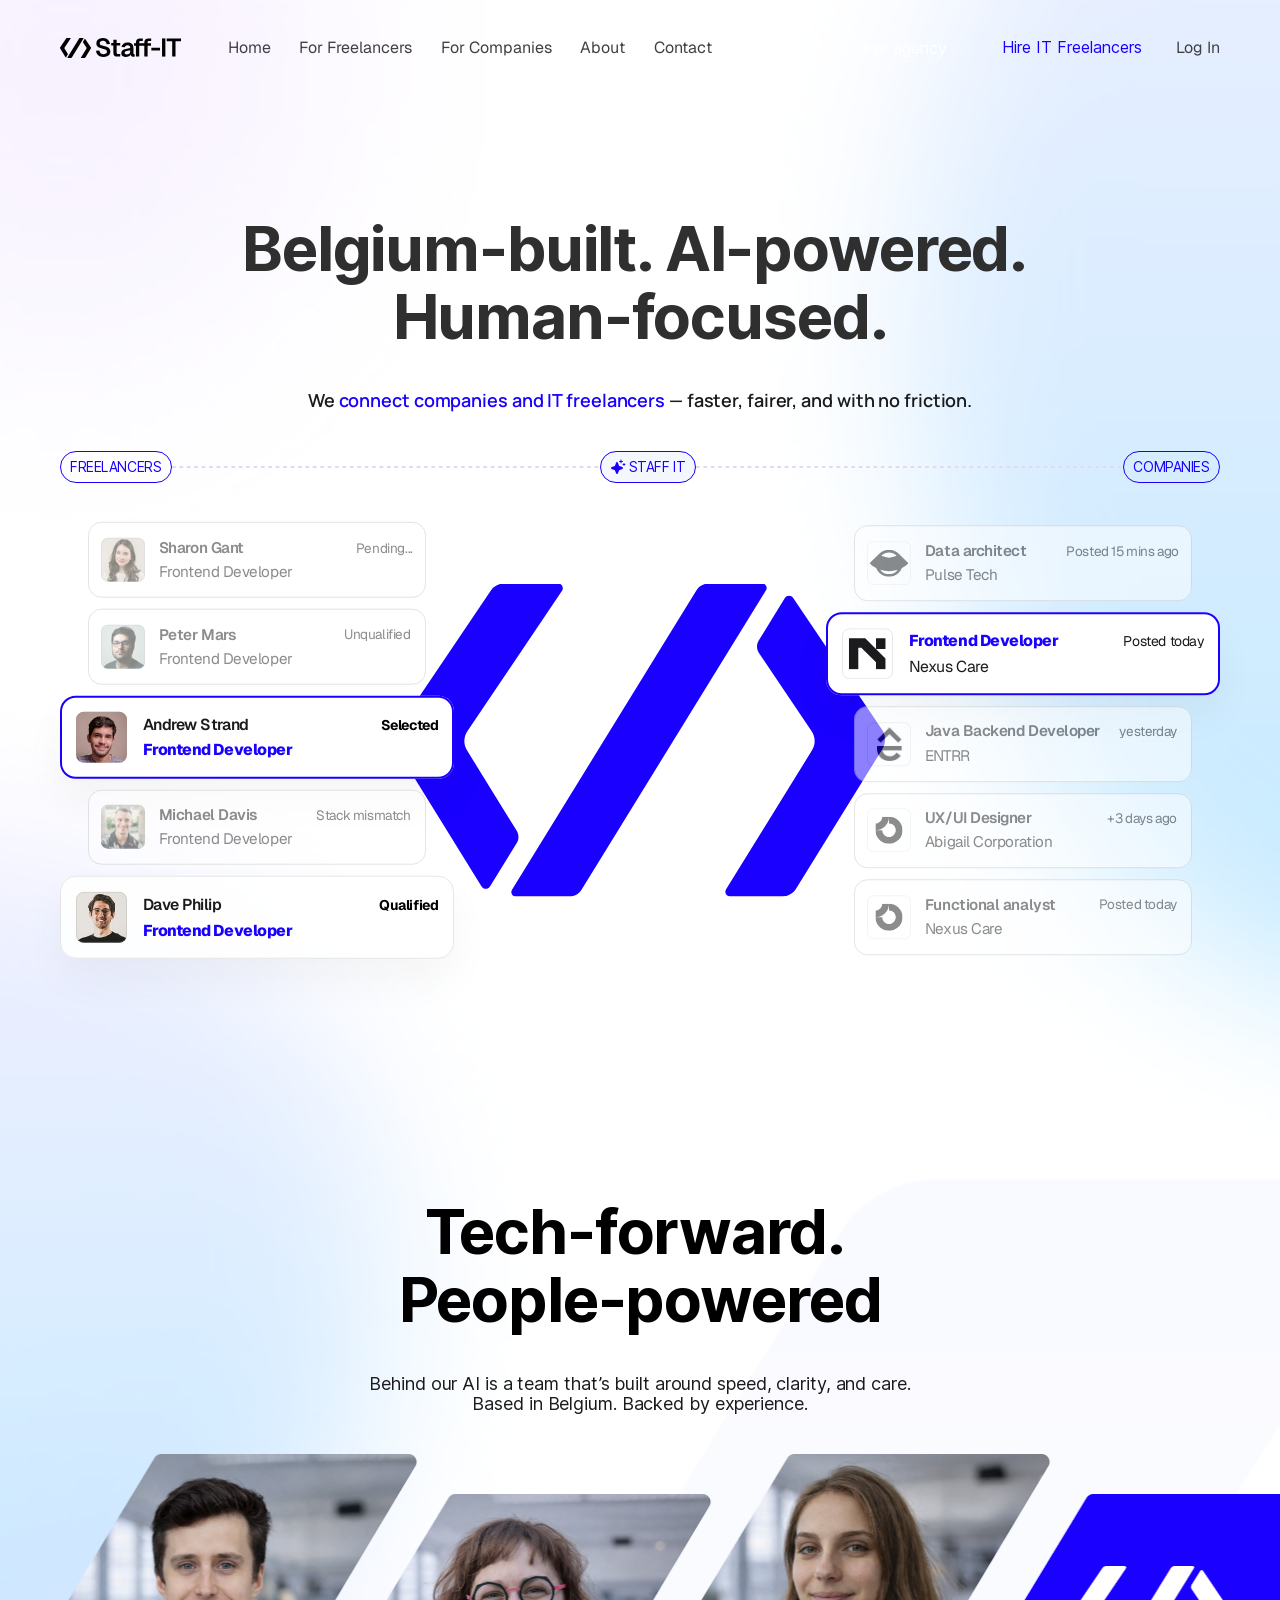
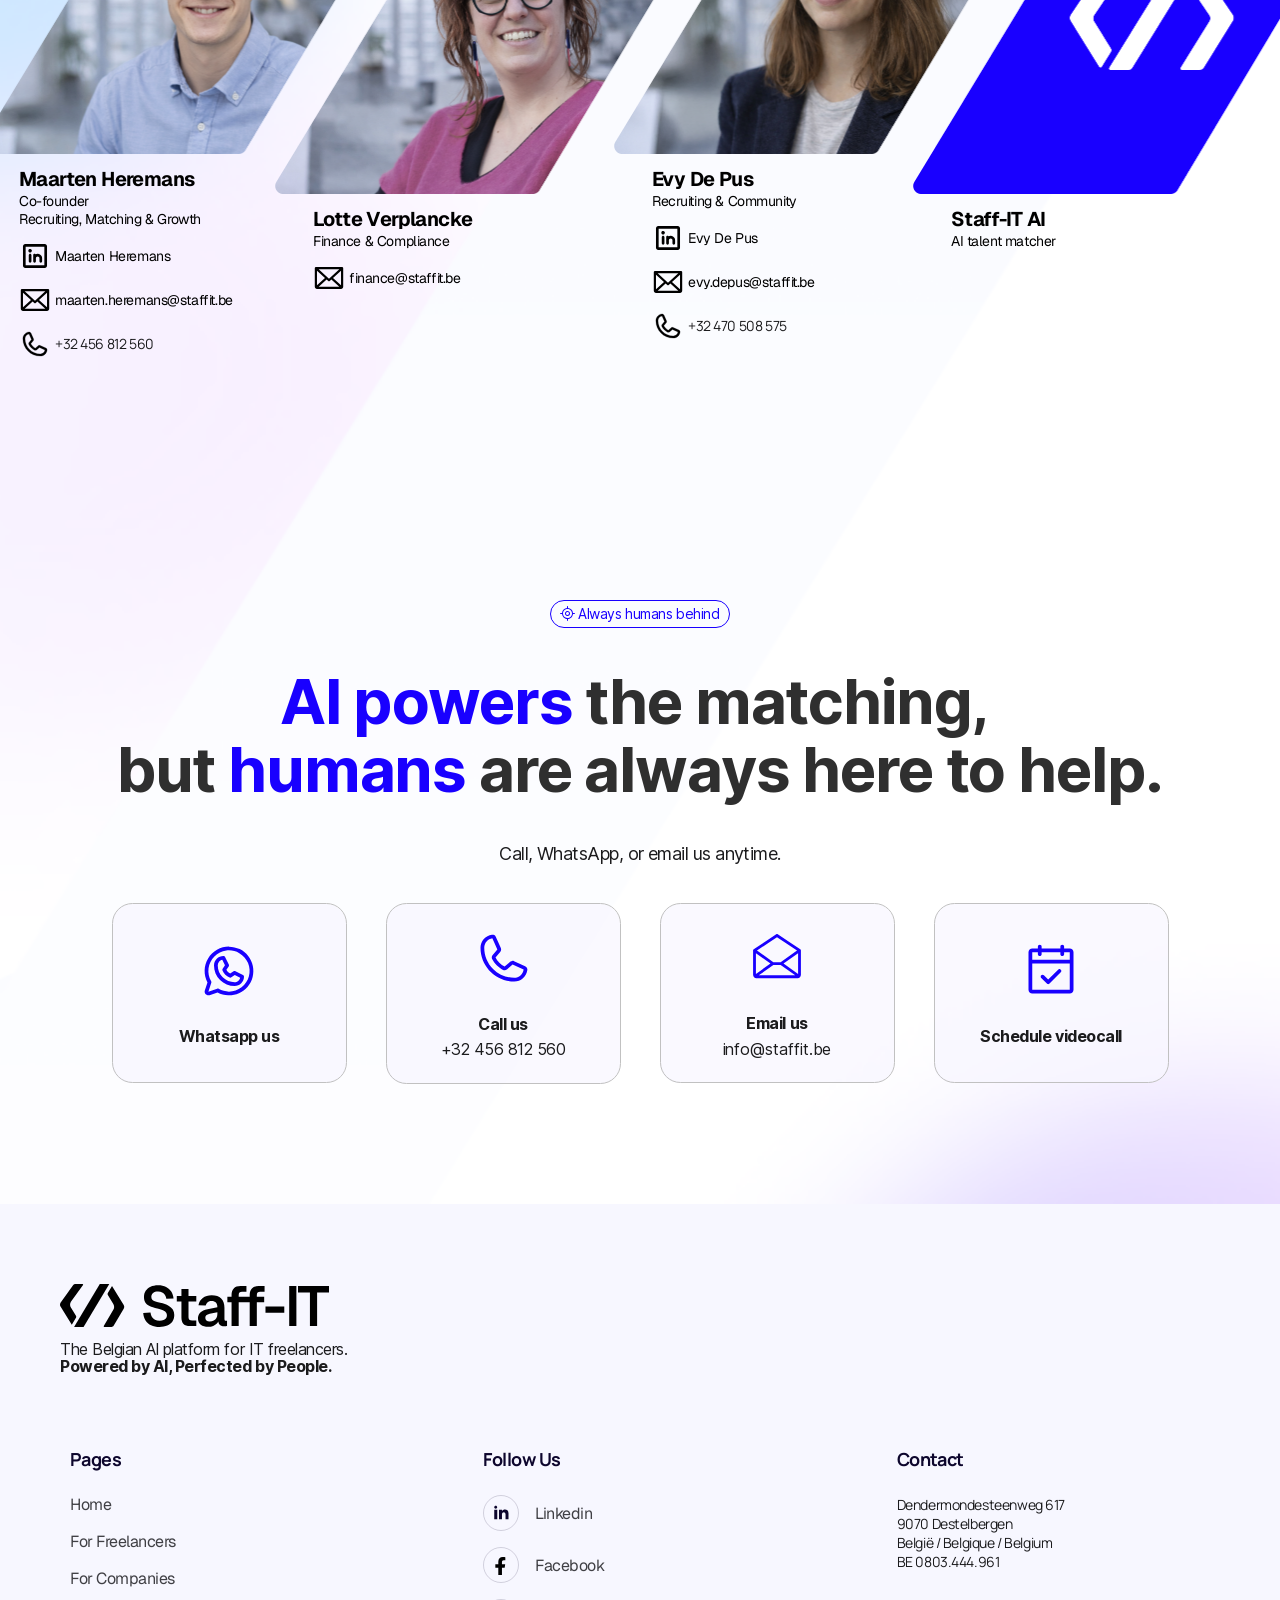
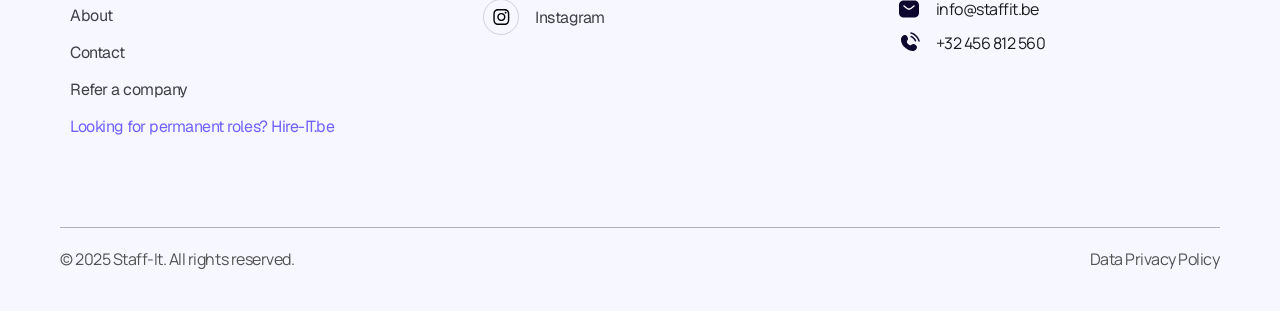
==== about.html @ fc6c9741 "Flatten site to repo root Move all files out of staffit.be/ into the repo root so the site is direct" ====
<!doctype html>
<!-- Created in Figma Sites -->
<html lang="en">
  <head>
    <meta charset="utf-8" />
    <noscript>
      <style>
        #container {
          display: none;
        }
      </style>
    </noscript>

    <!-- Google Tag Manager -->
<script>(function(w,d,s,l,i){w[l]=w[l]||[];w[l].push({'gtm.start':
new Date().getTime(),event:'gtm.js'});var f=d.getElementsByTagName(s)[0],
j=d.createElement(s),dl=l!='dataLayer'?'&l='+l:'';j.async=true;j.src=
'https://www.googletagmanager.com/gtm.js?id='+i+dl;f.parentNode.insertBefore(j,f);
})(window,document,'script','dataLayer','GTM-MSXGLMQ7');</script>
<!-- End Google Tag Manager -->
    <meta name="viewport" content="width=device-width, initial-scale=1" />
    <meta name="color-scheme" content="light dark" />
    <link rel="preload" href="_runtimes/sites-runtime.a3fb353eae7bae7ccb486ec5a74f6066fc41abbed56a89ac8a3e91afd5a2e468.js" as="script" crossorigin />
    <link rel="preload" href="_components/v2/29f297b63b0c6f98e223d8d58d49903a7271f978.js" as="script" crossorigin />
    <link rel="preload" href="_json/dfa00fc5-bf45-4c4f-be76-8ae690fcbcf0/about.json" as="fetch" />
        <style id="reset-css"> @layer figreset,figoverridable,reset,theme,base,figutils,components,utilities;@layer figoverridable{:root{font-synthesis:none}}@layer figutils{:root{--banner-height:48px;--banner-height-v2:40px;--full-height-with-banner:calc(100dvh - var(--banner-height))}@media (max-width:600px){.banner-v2-container{left:0 !important;right:0 !important;margin:0 auto !important}}.wrapper-with-banner .min-h-screen{min-height:var(--full-height-with-banner)}.wrapper-with-banner .h-screen{height:var(--full-height-with-banner)}}@layer figreset{:root{font-family:var( --default-font-family,ui-sans-serif,system-ui,sans-serif,'Apple Color Emoji','Segoe UI Emoji','Segoe UI Symbol','Noto Color Emoji' )}html{-webkit-text-size-adjust:100%;-webkit-tap-highlight-color:transparent;-webkit-font-smoothing:antialiased;width:100%}body{margin:0;width:100%}body:has([data-page-overflowx='hidden']){overflow-x:hidden}body:has([data-page-overflowx='auto']){overflow-x:auto}}@layer figutils{#container{width:100%}}@layer figreset{*,*:before,*:after{box-sizing:border-box}a{color:inherit;text-decoration:none}button{border:none;background:none;padding:0}h1,h2,h3,h4,h5,h6,p{font-size:inherit;font-weight:inherit}blockquote,dl,dd,h1,h2,h3,h4,h5,h6,hr,figure,p,pre{margin:0}ol,ul,menu{list-style:none;margin:0;padding-inline-start:0}}@layer figutils{:is(.textContents ul,ul.textContents) > li:before{content:'\2022';margin-left:-1.5em;display:inline-block;text-align:center;width:1.5em;-webkit-background-clip:var(--list-marker-background-clip);-webkit-text-fill-color:var(--list-marker-text-fill-color);background-clip:var(--list-marker-background-clip);color:var(--list-marker-color);font-size:var(--list-marker-font-size);line-height:var(--list-marker-line-height);vertical-align:var(--list-marker-vertical-align)}:is(.textContents ol,ol.textContents) > li::marker{color:var(--list-marker-color);font-size:var(--list-marker-font-size);line-height:var(--list-marker-line-height);vertical-align:var(--list-marker-vertical-align)}:is(.textContents,.textContents *).adjustLetterSpacing:after{content:'';margin-left:calc(var(--letter-spacing) * -1)}}@layer figutils{#container .embed{border:none}}@layer figutils{#container .marquee-container{overflow-x:hidden;display:flex;flex-direction:row;position:relative;width:var(--width);transform:var(--transform);&:hover div{animation-play-state:var(--pause-on-hover)}&:active div{animation-play-state:var(--pause-on-click)}&:focus-within > *{animation-play-state:paused !important}}#container .marquee{flex:0 0 auto;min-width:var(--min-width);display:flex;flex-direction:row;align-items:center;animation:scroll var(--duration) linear var(--delay) var(--iteration-count);animation-delay:var(--delay);animation-direction:var(--direction);animation-timing-function:var(--timing-function)}#container .marquee.reduced-motion{@media (prefers-reduced-motion:reduce){animation:none}}@keyframes scroll{0%{transform:translateX(0%)}100%{transform:translateX(-100%)}}#container .marquee-initial-child-container{flex:0 0 auto;display:flex;min-width:auto;flex-direction:row;align-items:center}#container .marquee-child{transform:var(--transform)}}@layer figutils{.code-behavior-wrapper > *{width:100%;height:100%}}@layer figreset{:root{--100dvw:100vw;--100dvh:100vh}@supports (width:100dvw){:root{--100dvw:100dvw;--100dvh:100dvh}}}@layer figutils{.bypass-link{position:fixed;top:16px;left:0;right:0;display:flex;justify-content:center;align-items:center;opacity:0;pointer-events:none}.bypass-link:focus-within{opacity:1;z-index:10000}.bypass-link > a{background-color:#000;color:#fff;border:1px solid #fff;padding:12px 16px;font-size:16px;border-radius:12px;pointer-events:auto}}@layer figreset{:root{text-align:left;button{text-align:left}}}</style><style id="font-faces-1mxh2b"> @font-face{font-family:"Inter:Medium";font-style:normal;src:url("_woff/v2/Inter_1/Inter_1-english.woff2");font-display:block;unicode-range:U+0000-00A0,U+00A2-00A9,U+00AC-00AE,U+00B0-00B7,U+00B9-00BA,U+00BC-00BE,U+00D7,U+00F7,U+2000-206F,U+2074,U+20AC,U+2122,U+2190-21BB,U+2212,U+2215,U+F8FF,U+FEFF,U+FFFD}@font-face{font-family:"Inter:Medium";font-style:normal;src:url("_woff/v2/Inter_1/Inter_1-rest-latin.woff2");font-display:block;unicode-range:U+00A1,U+00AA-00AB,U+00AF,U+00B8,U+00BB,U+00BF-00D6,U+00D8-00F6,U+00F8-00FF,U+0131,U+0152-0153,U+02B0-02FF}@font-face{font-family:"Inter:Medium";font-style:normal;src:url("_woff/v2/Inter_1/Inter_1-latin-extended-a.woff2");font-display:block;unicode-range:U+0100-0130,U+0132-0151,U+0154-017F}@font-face{font-family:"Inter:Medium";font-style:normal;src:url("_woff/v2/Inter_1/Inter_1-latin-extended-b.woff2");font-display:block;unicode-range:U+0180-024F}@font-face{font-family:"Inter:Medium";font-style:normal;src:url("_woff/v2/Inter_1/Inter_1-latin-extended-additional.woff2");font-display:block;unicode-range:U+1E00-1EFF}@font-face{font-family:"Inter:Medium";font-style:normal;src:url("_woff/v2/Inter_1/Inter_1-rest.woff2");font-display:block;unicode-range:U+0250-02AF,U+0300-1DFF,U+1F00-1FFF,U+2070-2073,U+2075-20AB,U+20AD-2121,U+2123-218F,U+21BC-2211,U+2213-2214,U+2216-F8FE,U+F900-FEFE,U+FF00-FFFC,U+FFFE-FFFF}@font-face{font-family:"Inter";font-style:Regular;src:url("_woff/v2/Inter_1/Inter_1-english.woff2");font-display:block;unicode-range:U+0000-00A0,U+00A2-00A9,U+00AC-00AE,U+00B0-00B7,U+00B9-00BA,U+00BC-00BE,U+00D7,U+00F7,U+2000-206F,U+2074,U+20AC,U+2122,U+2190-21BB,U+2212,U+2215,U+F8FF,U+FEFF,U+FFFD}@font-face{font-family:"Inter";font-style:Regular;src:url("_woff/v2/Inter_1/Inter_1-rest-latin.woff2");font-display:block;unicode-range:U+00A1,U+00AA-00AB,U+00AF,U+00B8,U+00BB,U+00BF-00D6,U+00D8-00F6,U+00F8-00FF,U+0131,U+0152-0153,U+02B0-02FF}@font-face{font-family:"Inter";font-style:Regular;src:url("_woff/v2/Inter_1/Inter_1-latin-extended-a.woff2");font-display:block;unicode-range:U+0100-0130,U+0132-0151,U+0154-017F}@font-face{font-family:"Inter";font-style:Regular;src:url("_woff/v2/Inter_1/Inter_1-latin-extended-b.woff2");font-display:block;unicode-range:U+0180-024F}@font-face{font-family:"Inter";font-style:Regular;src:url("_woff/v2/Inter_1/Inter_1-latin-extended-additional.woff2");font-display:block;unicode-range:U+1E00-1EFF}@font-face{font-family:"Inter";font-style:Regular;src:url("_woff/v2/Inter_1/Inter_1-rest.woff2");font-display:block;unicode-range:U+0250-02AF,U+0300-1DFF,U+1F00-1FFF,U+2070-2073,U+2075-20AB,U+20AD-2121,U+2123-218F,U+21BC-2211,U+2213-2214,U+2216-F8FE,U+F900-FEFE,U+FF00-FFFC,U+FFFE-FFFF}@font-face{font-family:"Geist:ExtraBold";font-style:normal;src:url("_woff/v2/Geist_wght__1/Geist_wght__1-english.woff2");font-display:block;unicode-range:U+0000-00A0,U+00A2-00A9,U+00AC-00AE,U+00B0-00B7,U+00B9-00BA,U+00BC-00BE,U+00D7,U+00F7,U+2000-206F,U+2074,U+20AC,U+2122,U+2190-21BB,U+2212,U+2215,U+F8FF,U+FEFF,U+FFFD}@font-face{font-family:"Geist:ExtraBold";font-style:normal;src:url("_woff/v2/Geist_wght__1/Geist_wght__1-rest-latin.woff2");font-display:block;unicode-range:U+00A1,U+00AA-00AB,U+00AF,U+00B8,U+00BB,U+00BF-00D6,U+00D8-00F6,U+00F8-00FF,U+0131,U+0152-0153,U+02B0-02FF}@font-face{font-family:"Geist:ExtraBold";font-style:normal;src:url("_woff/v2/Geist_wght__1/Geist_wght__1-latin-extended-a.woff2");font-display:block;unicode-range:U+0100-0130,U+0132-0151,U+0154-017F}@font-face{font-family:"Geist:ExtraBold";font-style:normal;src:url("_woff/v2/Geist_wght__1/Geist_wght__1-latin-extended-b.woff2");font-display:block;unicode-range:U+0180-024F}@font-face{font-family:"Geist:ExtraBold";font-style:normal;src:url("_woff/v2/Geist_wght__1/Geist_wght__1-latin-extended-additional.woff2");font-display:block;unicode-range:U+1E00-1EFF}@font-face{font-family:"Geist:ExtraBold";font-style:normal;src:url("_woff/v2/Geist_wght__1/Geist_wght__1-rest.woff2");font-display:block;unicode-range:U+0250-02AF,U+0300-1DFF,U+1F00-1FFF,U+2070-2073,U+2075-20AB,U+20AD-2121,U+2123-218F,U+21BC-2211,U+2213-2214,U+2216-F8FE,U+F900-FEFE,U+FF00-FFFC,U+FFFE-FFFF}@font-face{font-family:"Geist";font-style:Bold;src:url("_woff/v2/Geist_wght__1/Geist_wght__1-english.woff2");font-display:block;unicode-range:U+0000-00A0,U+00A2-00A9,U+00AC-00AE,U+00B0-00B7,U+00B9-00BA,U+00BC-00BE,U+00D7,U+00F7,U+2000-206F,U+2074,U+20AC,U+2122,U+2190-21BB,U+2212,U+2215,U+F8FF,U+FEFF,U+FFFD}@font-face{font-family:"Geist";font-style:Bold;src:url("_woff/v2/Geist_wght__1/Geist_wght__1-rest-latin.woff2");font-display:block;unicode-range:U+00A1,U+00AA-00AB,U+00AF,U+00B8,U+00BB,U+00BF-00D6,U+00D8-00F6,U+00F8-00FF,U+0131,U+0152-0153,U+02B0-02FF}@font-face{font-family:"Geist";font-style:Bold;src:url("_woff/v2/Geist_wght__1/Geist_wght__1-latin-extended-a.woff2");font-display:block;unicode-range:U+0100-0130,U+0132-0151,U+0154-017F}@font-face{font-family:"Geist";font-style:Bold;src:url("_woff/v2/Geist_wght__1/Geist_wght__1-latin-extended-b.woff2");font-display:block;unicode-range:U+0180-024F}@font-face{font-family:"Geist";font-style:Bold;src:url("_woff/v2/Geist_wght__1/Geist_wght__1-latin-extended-additional.woff2");font-display:block;unicode-range:U+1E00-1EFF}@font-face{font-family:"Geist";font-style:Bold;src:url("_woff/v2/Geist_wght__1/Geist_wght__1-rest.woff2");font-display:block;unicode-range:U+0250-02AF,U+0300-1DFF,U+1F00-1FFF,U+2070-2073,U+2075-20AB,U+20AD-2121,U+2123-218F,U+21BC-2211,U+2213-2214,U+2216-F8FE,U+F900-FEFE,U+FF00-FFFC,U+FFFE-FFFF}@font-face{font-family:"Manrope:Regular";font-style:normal;src:url("_woff/v2/Manrope_wght__1/Manrope_wght__1-english.woff2");font-display:block;unicode-range:U+0000-00A0,U+00A2-00A9,U+00AC-00AE,U+00B0-00B7,U+00B9-00BA,U+00BC-00BE,U+00D7,U+00F7,U+2000-206F,U+2074,U+20AC,U+2122,U+2190-21BB,U+2212,U+2215,U+F8FF,U+FEFF,U+FFFD}@font-face{font-family:"Manrope:Regular";font-style:normal;src:url("_woff/v2/Manrope_wght__1/Manrope_wght__1-rest-latin.woff2");font-display:block;unicode-range:U+00A1,U+00AA-00AB,U+00AF,U+00B8,U+00BB,U+00BF-00D6,U+00D8-00F6,U+00F8-00FF,U+0131,U+0152-0153,U+02B0-02FF}@font-face{font-family:"Manrope:Regular";font-style:normal;src:url("_woff/v2/Manrope_wght__1/Manrope_wght__1-latin-extended-a.woff2");font-display:block;unicode-range:U+0100-0130,U+0132-0151,U+0154-017F}@font-face{font-family:"Manrope:Regular";font-style:normal;src:url("_woff/v2/Manrope_wght__1/Manrope_wght__1-latin-extended-b.woff2");font-display:block;unicode-range:U+0180-024F}@font-face{font-family:"Manrope:Regular";font-style:normal;src:url("_woff/v2/Manrope_wght__1/Manrope_wght__1-latin-extended-additional.woff2");font-display:block;unicode-range:U+1E00-1EFF}@font-face{font-family:"Manrope:Regular";font-style:normal;src:url("_woff/v2/Manrope_wght__1/Manrope_wght__1-rest.woff2");font-display:block;unicode-range:U+0250-02AF,U+0300-1DFF,U+1F00-1FFF,U+2070-2073,U+2075-20AB,U+20AD-2121,U+2123-218F,U+21BC-2211,U+2213-2214,U+2216-F8FE,U+F900-FEFE,U+FF00-FFFC,U+FFFE-FFFF}@font-face{font-family:"Manrope";font-style:Bold;src:url("_woff/v2/Manrope_wght__1/Manrope_wght__1-english.woff2");font-display:block;unicode-range:U+0000-00A0,U+00A2-00A9,U+00AC-00AE,U+00B0-00B7,U+00B9-00BA,U+00BC-00BE,U+00D7,U+00F7,U+2000-206F,U+2074,U+20AC,U+2122,U+2190-21BB,U+2212,U+2215,U+F8FF,U+FEFF,U+FFFD}@font-face{font-family:"Manrope";font-style:Bold;src:url("_woff/v2/Manrope_wght__1/Manrope_wght__1-rest-latin.woff2");font-display:block;unicode-range:U+00A1,U+00AA-00AB,U+00AF,U+00B8,U+00BB,U+00BF-00D6,U+00D8-00F6,U+00F8-00FF,U+0131,U+0152-0153,U+02B0-02FF}@font-face{font-family:"Manrope";font-style:Bold;src:url("_woff/v2/Manrope_wght__1/Manrope_wght__1-latin-extended-a.woff2");font-display:block;unicode-range:U+0100-0130,U+0132-0151,U+0154-017F}@font-face{font-family:"Manrope";font-style:Bold;src:url("_woff/v2/Manrope_wght__1/Manrope_wght__1-latin-extended-b.woff2");font-display:block;unicode-range:U+0180-024F}@font-face{font-family:"Manrope";font-style:Bold;src:url("_woff/v2/Manrope_wght__1/Manrope_wght__1-latin-extended-additional.woff2");font-display:block;unicode-range:U+1E00-1EFF}@font-face{font-family:"Manrope";font-style:Bold;src:url("_woff/v2/Manrope_wght__1/Manrope_wght__1-rest.woff2");font-display:block;unicode-range:U+0250-02AF,U+0300-1DFF,U+1F00-1FFF,U+2070-2073,U+2075-20AB,U+20AD-2121,U+2123-218F,U+21BC-2211,U+2213-2214,U+2216-F8FE,U+F900-FEFE,U+FF00-FFFC,U+FFFE-FFFF}@font-face{font-family:"Manrope:SemiBold";font-style:normal;src:url("_woff/v2/Manrope_wght__1/Manrope_wght__1-english.woff2");font-display:block;unicode-range:U+0000-00A0,U+00A2-00A9,U+00AC-00AE,U+00B0-00B7,U+00B9-00BA,U+00BC-00BE,U+00D7,U+00F7,U+2000-206F,U+2074,U+20AC,U+2122,U+2190-21BB,U+2212,U+2215,U+F8FF,U+FEFF,U+FFFD}@font-face{font-family:"Manrope:SemiBold";font-style:normal;src:url("_woff/v2/Manrope_wght__1/Manrope_wght__1-rest-latin.woff2");font-display:block;unicode-range:U+00A1,U+00AA-00AB,U+00AF,U+00B8,U+00BB,U+00BF-00D6,U+00D8-00F6,U+00F8-00FF,U+0131,U+0152-0153,U+02B0-02FF}@font-face{font-family:"Manrope:SemiBold";font-style:normal;src:url("_woff/v2/Manrope_wght__1/Manrope_wght__1-latin-extended-a.woff2");font-display:block;unicode-range:U+0100-0130,U+0132-0151,U+0154-017F}@font-face{font-family:"Manrope:SemiBold";font-style:normal;src:url("_woff/v2/Manrope_wght__1/Manrope_wght__1-latin-extended-b.woff2");font-display:block;unicode-range:U+0180-024F}@font-face{font-family:"Manrope:SemiBold";font-style:normal;src:url("_woff/v2/Manrope_wght__1/Manrope_wght__1-latin-extended-additional.woff2");font-display:block;unicode-range:U+1E00-1EFF}@font-face{font-family:"Manrope:SemiBold";font-style:normal;src:url("_woff/v2/Manrope_wght__1/Manrope_wght__1-rest.woff2");font-display:block;unicode-range:U+0250-02AF,U+0300-1DFF,U+1F00-1FFF,U+2070-2073,U+2075-20AB,U+20AD-2121,U+2123-218F,U+21BC-2211,U+2213-2214,U+2216-F8FE,U+F900-FEFE,U+FF00-FFFC,U+FFFE-FFFF}@font-face{font-family:"Geist:Regular";font-style:normal;src:url("_woff/v2/Geist_wght__1/Geist_wght__1-english.woff2");font-display:block;unicode-range:U+0000-00A0,U+00A2-00A9,U+00AC-00AE,U+00B0-00B7,U+00B9-00BA,U+00BC-00BE,U+00D7,U+00F7,U+2000-206F,U+2074,U+20AC,U+2122,U+2190-21BB,U+2212,U+2215,U+F8FF,U+FEFF,U+FFFD}@font-face{font-family:"Geist:Regular";font-style:normal;src:url("_woff/v2/Geist_wght__1/Geist_wght__1-rest-latin.woff2");font-display:block;unicode-range:U+00A1,U+00AA-00AB,U+00AF,U+00B8,U+00BB,U+00BF-00D6,U+00D8-00F6,U+00F8-00FF,U+0131,U+0152-0153,U+02B0-02FF}@font-face{font-family:"Geist:Regular";font-style:normal;src:url("_woff/v2/Geist_wght__1/Geist_wght__1-latin-extended-a.woff2");font-display:block;unicode-range:U+0100-0130,U+0132-0151,U+0154-017F}@font-face{font-family:"Geist:Regular";font-style:normal;src:url("_woff/v2/Geist_wght__1/Geist_wght__1-latin-extended-b.woff2");font-display:block;unicode-range:U+0180-024F}@font-face{font-family:"Geist:Regular";font-style:normal;src:url("_woff/v2/Geist_wght__1/Geist_wght__1-latin-extended-additional.woff2");font-display:block;unicode-range:U+1E00-1EFF}@font-face{font-family:"Geist:Regular";font-style:normal;src:url("_woff/v2/Geist_wght__1/Geist_wght__1-rest.woff2");font-display:block;unicode-range:U+0250-02AF,U+0300-1DFF,U+1F00-1FFF,U+2070-2073,U+2075-20AB,U+20AD-2121,U+2123-218F,U+21BC-2211,U+2213-2214,U+2216-F8FE,U+F900-FEFE,U+FF00-FFFC,U+FFFE-FFFF}@font-face{font-family:"Geist:SemiBold";font-style:normal;src:url("_woff/v2/Geist_wght__1/Geist_wght__1-english.woff2");font-display:block;unicode-range:U+0000-00A0,U+00A2-00A9,U+00AC-00AE,U+00B0-00B7,U+00B9-00BA,U+00BC-00BE,U+00D7,U+00F7,U+2000-206F,U+2074,U+20AC,U+2122,U+2190-21BB,U+2212,U+2215,U+F8FF,U+FEFF,U+FFFD}@font-face{font-family:"Geist:SemiBold";font-style:normal;src:url("_woff/v2/Geist_wght__1/Geist_wght__1-rest-latin.woff2");font-display:block;unicode-range:U+00A1,U+00AA-00AB,U+00AF,U+00B8,U+00BB,U+00BF-00D6,U+00D8-00F6,U+00F8-00FF,U+0131,U+0152-0153,U+02B0-02FF}@font-face{font-family:"Geist:SemiBold";font-style:normal;src:url("_woff/v2/Geist_wght__1/Geist_wght__1-latin-extended-a.woff2");font-display:block;unicode-range:U+0100-0130,U+0132-0151,U+0154-017F}@font-face{font-family:"Geist:SemiBold";font-style:normal;src:url("_woff/v2/Geist_wght__1/Geist_wght__1-latin-extended-b.woff2");font-display:block;unicode-range:U+0180-024F}@font-face{font-family:"Geist:SemiBold";font-style:normal;src:url("_woff/v2/Geist_wght__1/Geist_wght__1-latin-extended-additional.woff2");font-display:block;unicode-range:U+1E00-1EFF}@font-face{font-family:"Geist:SemiBold";font-style:normal;src:url("_woff/v2/Geist_wght__1/Geist_wght__1-rest.woff2");font-display:block;unicode-range:U+0250-02AF,U+0300-1DFF,U+1F00-1FFF,U+2070-2073,U+2075-20AB,U+20AD-2121,U+2123-218F,U+21BC-2211,U+2213-2214,U+2216-F8FE,U+F900-FEFE,U+FF00-FFFC,U+FFFE-FFFF}@font-face{font-family:"Manrope:Bold";font-style:normal;src:url("_woff/v2/Manrope_wght__1/Manrope_wght__1-english.woff2");font-display:block;unicode-range:U+0000-00A0,U+00A2-00A9,U+00AC-00AE,U+00B0-00B7,U+00B9-00BA,U+00BC-00BE,U+00D7,U+00F7,U+2000-206F,U+2074,U+20AC,U+2122,U+2190-21BB,U+2212,U+2215,U+F8FF,U+FEFF,U+FFFD}@font-face{font-family:"Manrope:Bold";font-style:normal;src:url("_woff/v2/Manrope_wght__1/Manrope_wght__1-rest-latin.woff2");font-display:block;unicode-range:U+00A1,U+00AA-00AB,U+00AF,U+00B8,U+00BB,U+00BF-00D6,U+00D8-00F6,U+00F8-00FF,U+0131,U+0152-0153,U+02B0-02FF}@font-face{font-family:"Manrope:Bold";font-style:normal;src:url("_woff/v2/Manrope_wght__1/Manrope_wght__1-latin-extended-a.woff2");font-display:block;unicode-range:U+0100-0130,U+0132-0151,U+0154-017F}@font-face{font-family:"Manrope:Bold";font-style:normal;src:url("_woff/v2/Manrope_wght__1/Manrope_wght__1-latin-extended-b.woff2");font-display:block;unicode-range:U+0180-024F}@font-face{font-family:"Manrope:Bold";font-style:normal;src:url("_woff/v2/Manrope_wght__1/Manrope_wght__1-latin-extended-additional.woff2");font-display:block;unicode-range:U+1E00-1EFF}@font-face{font-family:"Manrope:Bold";font-style:normal;src:url("_woff/v2/Manrope_wght__1/Manrope_wght__1-rest.woff2");font-display:block;unicode-range:U+0250-02AF,U+0300-1DFF,U+1F00-1FFF,U+2070-2073,U+2075-20AB,U+20AD-2121,U+2123-218F,U+21BC-2211,U+2213-2214,U+2216-F8FE,U+F900-FEFE,U+FF00-FFFC,U+FFFE-FFFF}@font-face{font-family:"Geist:Medium";font-style:normal;src:url("_woff/v2/Geist_wght__1/Geist_wght__1-english.woff2");font-display:block;unicode-range:U+0000-00A0,U+00A2-00A9,U+00AC-00AE,U+00B0-00B7,U+00B9-00BA,U+00BC-00BE,U+00D7,U+00F7,U+2000-206F,U+2074,U+20AC,U+2122,U+2190-21BB,U+2212,U+2215,U+F8FF,U+FEFF,U+FFFD}@font-face{font-family:"Geist:Medium";font-style:normal;src:url("_woff/v2/Geist_wght__1/Geist_wght__1-rest-latin.woff2");font-display:block;unicode-range:U+00A1,U+00AA-00AB,U+00AF,U+00B8,U+00BB,U+00BF-00D6,U+00D8-00F6,U+00F8-00FF,U+0131,U+0152-0153,U+02B0-02FF}@font-face{font-family:"Geist:Medium";font-style:normal;src:url("_woff/v2/Geist_wght__1/Geist_wght__1-latin-extended-a.woff2");font-display:block;unicode-range:U+0100-0130,U+0132-0151,U+0154-017F}@font-face{font-family:"Geist:Medium";font-style:normal;src:url("_woff/v2/Geist_wght__1/Geist_wght__1-latin-extended-b.woff2");font-display:block;unicode-range:U+0180-024F}@font-face{font-family:"Geist:Medium";font-style:normal;src:url("_woff/v2/Geist_wght__1/Geist_wght__1-latin-extended-additional.woff2");font-display:block;unicode-range:U+1E00-1EFF}@font-face{font-family:"Geist:Medium";font-style:normal;src:url("_woff/v2/Geist_wght__1/Geist_wght__1-rest.woff2");font-display:block;unicode-range:U+0250-02AF,U+0300-1DFF,U+1F00-1FFF,U+2070-2073,U+2075-20AB,U+20AD-2121,U+2123-218F,U+21BC-2211,U+2213-2214,U+2216-F8FE,U+F900-FEFE,U+FF00-FFFC,U+FFFE-FFFF}@font-face{font-family:"Geist:Bold";font-style:normal;src:url("_woff/v2/Geist_wght__1/Geist_wght__1-english.woff2");font-display:block;unicode-range:U+0000-00A0,U+00A2-00A9,U+00AC-00AE,U+00B0-00B7,U+00B9-00BA,U+00BC-00BE,U+00D7,U+00F7,U+2000-206F,U+2074,U+20AC,U+2122,U+2190-21BB,U+2212,U+2215,U+F8FF,U+FEFF,U+FFFD}@font-face{font-family:"Geist:Bold";font-style:normal;src:url("_woff/v2/Geist_wght__1/Geist_wght__1-rest-latin.woff2");font-display:block;unicode-range:U+00A1,U+00AA-00AB,U+00AF,U+00B8,U+00BB,U+00BF-00D6,U+00D8-00F6,U+00F8-00FF,U+0131,U+0152-0153,U+02B0-02FF}@font-face{font-family:"Geist:Bold";font-style:normal;src:url("_woff/v2/Geist_wght__1/Geist_wght__1-latin-extended-a.woff2");font-display:block;unicode-range:U+0100-0130,U+0132-0151,U+0154-017F}@font-face{font-family:"Geist:Bold";font-style:normal;src:url("_woff/v2/Geist_wght__1/Geist_wght__1-latin-extended-b.woff2");font-display:block;unicode-range:U+0180-024F}@font-face{font-family:"Geist:Bold";font-style:normal;src:url("_woff/v2/Geist_wght__1/Geist_wght__1-latin-extended-additional.woff2");font-display:block;unicode-range:U+1E00-1EFF}@font-face{font-family:"Geist:Bold";font-style:normal;src:url("_woff/v2/Geist_wght__1/Geist_wght__1-rest.woff2");font-display:block;unicode-range:U+0250-02AF,U+0300-1DFF,U+1F00-1FFF,U+2070-2073,U+2075-20AB,U+20AD-2121,U+2123-218F,U+21BC-2211,U+2213-2214,U+2216-F8FE,U+F900-FEFE,U+FF00-FFFC,U+FFFE-FFFF}@font-face{font-family:"Inter:Semi Bold";font-style:normal;src:url("_woff/v2/Inter_1/Inter_1-english.woff2");font-display:block;unicode-range:U+0000-00A0,U+00A2-00A9,U+00AC-00AE,U+00B0-00B7,U+00B9-00BA,U+00BC-00BE,U+00D7,U+00F7,U+2000-206F,U+2074,U+20AC,U+2122,U+2190-21BB,U+2212,U+2215,U+F8FF,U+FEFF,U+FFFD}@font-face{font-family:"Inter:Semi Bold";font-style:normal;src:url("_woff/v2/Inter_1/Inter_1-rest-latin.woff2");font-display:block;unicode-range:U+00A1,U+00AA-00AB,U+00AF,U+00B8,U+00BB,U+00BF-00D6,U+00D8-00F6,U+00F8-00FF,U+0131,U+0152-0153,U+02B0-02FF}@font-face{font-family:"Inter:Semi Bold";font-style:normal;src:url("_woff/v2/Inter_1/Inter_1-latin-extended-a.woff2");font-display:block;unicode-range:U+0100-0130,U+0132-0151,U+0154-017F}@font-face{font-family:"Inter:Semi Bold";font-style:normal;src:url("_woff/v2/Inter_1/Inter_1-latin-extended-b.woff2");font-display:block;unicode-range:U+0180-024F}@font-face{font-family:"Inter:Semi Bold";font-style:normal;src:url("_woff/v2/Inter_1/Inter_1-latin-extended-additional.woff2");font-display:block;unicode-range:U+1E00-1EFF}@font-face{font-family:"Inter:Semi Bold";font-style:normal;src:url("_woff/v2/Inter_1/Inter_1-rest.woff2");font-display:block;unicode-range:U+0250-02AF,U+0300-1DFF,U+1F00-1FFF,U+2070-2073,U+2075-20AB,U+20AD-2121,U+2123-218F,U+21BC-2211,U+2213-2214,U+2216-F8FE,U+F900-FEFE,U+FF00-FFFC,U+FFFE-FFFF}@font-face{font-family:"Inter:Bold";font-style:normal;src:url("_woff/v2/Inter_1/Inter_1-english.woff2");font-display:block;unicode-range:U+0000-00A0,U+00A2-00A9,U+00AC-00AE,U+00B0-00B7,U+00B9-00BA,U+00BC-00BE,U+00D7,U+00F7,U+2000-206F,U+2074,U+20AC,U+2122,U+2190-21BB,U+2212,U+2215,U+F8FF,U+FEFF,U+FFFD}@font-face{font-family:"Inter:Bold";font-style:normal;src:url("_woff/v2/Inter_1/Inter_1-rest-latin.woff2");font-display:block;unicode-range:U+00A1,U+00AA-00AB,U+00AF,U+00B8,U+00BB,U+00BF-00D6,U+00D8-00F6,U+00F8-00FF,U+0131,U+0152-0153,U+02B0-02FF}@font-face{font-family:"Inter:Bold";font-style:normal;src:url("_woff/v2/Inter_1/Inter_1-latin-extended-a.woff2");font-display:block;unicode-range:U+0100-0130,U+0132-0151,U+0154-017F}@font-face{font-family:"Inter:Bold";font-style:normal;src:url("_woff/v2/Inter_1/Inter_1-latin-extended-b.woff2");font-display:block;unicode-range:U+0180-024F}@font-face{font-family:"Inter:Bold";font-style:normal;src:url("_woff/v2/Inter_1/Inter_1-latin-extended-additional.woff2");font-display:block;unicode-range:U+1E00-1EFF}@font-face{font-family:"Inter:Bold";font-style:normal;src:url("_woff/v2/Inter_1/Inter_1-rest.woff2");font-display:block;unicode-range:U+0250-02AF,U+0300-1DFF,U+1F00-1FFF,U+2070-2073,U+2075-20AB,U+20AD-2121,U+2123-218F,U+21BC-2211,U+2213-2214,U+2216-F8FE,U+F900-FEFE,U+FF00-FFFC,U+FFFE-FFFF}@font-face{font-family:"Inter:Regular";font-style:normal;src:url("_woff/v2/Inter_1/Inter_1-english.woff2");font-display:block;unicode-range:U+0000-00A0,U+00A2-00A9,U+00AC-00AE,U+00B0-00B7,U+00B9-00BA,U+00BC-00BE,U+00D7,U+00F7,U+2000-206F,U+2074,U+20AC,U+2122,U+2190-21BB,U+2212,U+2215,U+F8FF,U+FEFF,U+FFFD}@font-face{font-family:"Inter:Regular";font-style:normal;src:url("_woff/v2/Inter_1/Inter_1-rest-latin.woff2");font-display:block;unicode-range:U+00A1,U+00AA-00AB,U+00AF,U+00B8,U+00BB,U+00BF-00D6,U+00D8-00F6,U+00F8-00FF,U+0131,U+0152-0153,U+02B0-02FF}@font-face{font-family:"Inter:Regular";font-style:normal;src:url("_woff/v2/Inter_1/Inter_1-latin-extended-a.woff2");font-display:block;unicode-range:U+0100-0130,U+0132-0151,U+0154-017F}@font-face{font-family:"Inter:Regular";font-style:normal;src:url("_woff/v2/Inter_1/Inter_1-latin-extended-b.woff2");font-display:block;unicode-range:U+0180-024F}@font-face{font-family:"Inter:Regular";font-style:normal;src:url("_woff/v2/Inter_1/Inter_1-latin-extended-additional.woff2");font-display:block;unicode-range:U+1E00-1EFF}@font-face{font-family:"Inter:Regular";font-style:normal;src:url("_woff/v2/Inter_1/Inter_1-rest.woff2");font-display:block;unicode-range:U+0250-02AF,U+0300-1DFF,U+1F00-1FFF,U+2070-2073,U+2075-20AB,U+20AD-2121,U+2123-218F,U+21BC-2211,U+2213-2214,U+2216-F8FE,U+F900-FEFE,U+FF00-FFFC,U+FFFE-FFFF}</style><style id="breakpoint-css">@media (width < 1280px){[data-breakpoint-id="node-43_67074"]{display:none !important}}@media (width >= 1280px) or (width < 800px){[data-breakpoint-id="node-43_67333"]{display:none !important}}@media (width >= 800px){[data-breakpoint-id="node-43_67592"]{display:none !important}}</style><style id="body-background-color">@media (max-width: 799px) { body:has([data-breakpoint-id="node-43_67592"]) { background-color: white } }
@media (max-width: 1279px), (min-width: 800px) { body:has([data-breakpoint-id="node-43_67333"]) { background-color: white } }
@media (min-width: 1280px) { body:has([data-breakpoint-id="node-43_67074"]) { background-color: white } }</style><style id="ssr-css">#container .css-oljopy {position: relative; display: flex; flex-direction: column; align-items: center;}#container .css-50jkpj {min-width: var(--content-min-width); width: 100%;}#container .css-hss0xa {--content-min-width: 100%; --content-min-height: var(--100dvh); isolation: isolate; align-content: stretch; overflow: clip;}#container .css-trglf0 {position: absolute;}#container .css-r0azwh {inset: 0px; pointer-events: none;}#container .css-atgcpy {background-color: #fff;}#container .css-ez8men {max-width: none; width: 100%; height: 100%;}#container .css-wyeeme {object-fit: cover; opacity: 0.46;}#container .css-vfncl8 {position: sticky; flex-shrink: 0;}#container .css-z3suvn {top: 0px; width: 100%;}#container .css-bx0a2n {z-index: 5;}#container .css-ggwoeh {inset: 0px;}#container .css-5eam1e {pointer-events: none;}#container .css-7abz5d {display: flex; justify-content: space-between; align-items: center; position: relative; border-radius: inherit;}#container .css-paq0kv {align-content: stretch;}#container .css-j9f0op {width: 100%; height: 100%;}#container .css-7y6cel {position: relative; flex: 1 0 0;}#container .css-2fgpwh {min-width: 1px;}#container .css-wcbkz4 {display: flex; flex-direction: row; align-items: center; border-radius: inherit;}#container .css-is2hx9 {display: flex; justify-content: space-between; align-items: center; position: relative; padding: 12px;}#container .css-cpq5o1 {width: 121px; height: 20px;}#container .css-5knerd {position: relative; flex-shrink: 0;}#container .css-134pm3 {cursor: pointer;}#container .css-8kkpf5 {display: block; position: relative; border-radius: inherit;}#container .css-roiesn {position: absolute; display: block;}#container .css-51piak {left: 0px; right: 74.74%; top: 0px; bottom: 0px;}#container .css-8zr56v {display: block;}#container .css-wixxpz {inset: 0;}#container .css-pj62eg {left: 29.98%; right: 0px; top: 1.57%; bottom: 1.57%;}#container .css-ayg824 {flex: 0 0 auto;}#container .css-2yjztp {transform: matrix(1, 0, 0, -1, 0, 0);}#container .css-bhht40 {position: relative; flex-shrink: 0; display: flex; align-items: center; justify-content: center;}#container .css-vf8mzy {position: relative; display: block;}#container .css-ailwp {width: 30px; height: 30px;}#container .css-tzn6qh {display: block; position: absolute;}#container .css-7kv4dh {inset: 0px;}#container .css-3eutuf {max-width: 1440px; width: 100%;}#container .css-bx0a1s {z-index: 4;}#container .css-e1d1o2 {display: flex; flex-direction: column; align-items: center; justify-content: center; border-radius: inherit;}#container .css-jo8ywo {width: 100%; height: 100%; max-width: inherit;}#container .css-qs5z68 {max-width: inherit; width: 100%; height: 100%;}#container .css-tpj7cz {display: flex; flex-direction: column; justify-content: center; align-items: center; gap: 40px; position: relative; padding: 60px 16px;}#container .css-dczajm {position: relative; flex-shrink: 0; display: flex; flex-direction: column; align-items: center;}#container .css-v27th6 {width: 100%;}#container .css-wc1msa {position: relative; flex-shrink: 0; display: block;}#container .css-g8igq5 {font-family: "Inter:Bold",sans-serif; word-break: break-word; font-weight: 700; font-style: normal; font-size: var(--responsive-font-size,62px); letter-spacing: var(--responsive-letter-spacing,-1.86px); text-align: center; line-height: 0;}#container .css-smqy6m {font-variation-settings: normal; color: #2f2f2f; -webkit-text-fill-color: #2f2f2f; --letter-spacing: var(--responsive-letter-spacing,-1.86px);}@media (min-width: 1px) {#container .css-smqy6m {color: #2f2f2f; -webkit-text-fill-color: #2f2f2f; --responsive-font-size: 32px; --responsive-letter-spacing: -0.3072px; --responsive-line-height: 1.1;}}@media (min-width: 800px) {#container .css-smqy6m {color: #2f2f2f; -webkit-text-fill-color: #2f2f2f; --responsive-font-size: 52px; --responsive-letter-spacing: -0.8112px; --responsive-line-height: 1.1;}}@media (min-width: 1280px) {#container .css-smqy6m {color: #2f2f2f; -webkit-text-fill-color: #2f2f2f; --responsive-font-size: 62px; --responsive-letter-spacing: -1.1532px; --responsive-line-height: 1.1;}}#container .css-8jchzs {display: block; margin-bottom: 0px;}#container .css-mjvhbf {line-height: var(--responsive-line-height,1.1); white-space: pre-wrap;}#container .css-oskyuy {}@media (min-width: 1px) {#container .css-oskyuy {--responsive-font-size: 32px;}}@media (min-width: 800px) {#container .css-oskyuy {--responsive-font-size: 52px;}}@media (min-width: 1280px) {#container .css-oskyuy {--responsive-font-size: 62px;}}#container .css-nf5ac4 {display: block; position: relative; flex-shrink: 0;}#container .css-xr2byt {font-family: "Inter:Regular",sans-serif; word-break: break-word; font-weight: 400; font-style: normal; font-size: var(--responsive-font-size,18px); letter-spacing: var(--responsive-letter-spacing,-0.54px); text-align: center; line-height: var(--responsive-line-height,1.1);}#container .css-oae407 {font-variation-settings: normal; color: #2f2f2f; -webkit-text-fill-color: #2f2f2f; --letter-spacing: var(--responsive-letter-spacing,-0.54px);}@media (min-width: 0px) {#container .css-oae407 {--responsive-font-size: 16px;}}@media (min-width: 800px) {#container .css-oae407 {--responsive-font-size: 16px;}}@media (min-width: 1280px) {#container .css-oae407 {--responsive-font-size: 18px;}}#container .css-g7h9eo {position: relative; flex-shrink: 0; display: flex; justify-content: center; align-items: center;}#container .css-3699qd {position: relative; flex-shrink: 0; display: flex; align-items: center; border-radius: 99px; padding: 4px 10px;}#container .css-y2zbtd {border-style: solid; border-color: #1900ff; border-top-width: 1px; border-bottom-width: 1px; border-left-width: 1px; border-right-width: 1px; position: absolute; border-radius: 99px;}#container .css-5idvcx {font-family: "Inter:Regular",sans-serif; word-break: break-word; font-weight: 400; font-style: normal; font-size: var(--responsive-font-size,14px); letter-spacing: var(--responsive-letter-spacing,-0.42px); line-height: var(--responsive-line-height,24px); white-space: nowrap;}#container .css-u14isc {font-variation-settings: normal; color: #1900ff; -webkit-text-fill-color: #1900ff; --letter-spacing: var(--responsive-letter-spacing,-0.42px);}@media (min-width: 0px) {#container .css-u14isc {--responsive-font-size: 10px;}}@media (min-width: 800px) {#container .css-u14isc {--responsive-font-size: 10px;}}@media (min-width: 1280px) {#container .css-u14isc {--responsive-font-size: 14px;}}#container .css-824tq0 {height: 0px; min-width: 1px;}#container .css-uwf2km {position: relative; flex: 1 0 0; display: block;}#container .css-4rj0pf {top: -1.14px; left: 0; right: 0; bottom: -1.14px;}#container .css-autork {position: relative; flex-shrink: 0; display: flex; align-items: center; gap: 3px; border-radius: 99px; padding: 4px 10px;}#container .css-c7mruh {align-content: stretch; background-color: #f5f7ff;}#container .css-tahzax {width: 16px; height: 16px;}#container .css-t93u4r {height: 354px; width: 100%;}#container .css-ewpsya {transform: translateY(-50%); aspect-ratio: 491/313;}#container .css-jgyqsh {left: 32px; right: 33px; top: calc(50% + 4.1px);}#container .css-9rrs0g {width: 236.327px; left: 0px; top: -0.4px;}#container .css-k284r1 {position: absolute; display: flex; flex-direction: column; justify-content: center; align-items: center; gap: 6.596px;}#container .css-3i6tip {position: relative; flex-shrink: 0; border-radius: 9.453px;}#container .css-edz3ch {background-color: rgba(255,255,255,0.9);}#container .css-gxdil1 {overflow: clip;}#container .css-t8zmbz {border-radius: inherit;}#container .css-t1d3v3 {display: flex; align-items: flex-start; gap: 23.633px; position: relative; padding: 9.453px;}#container .css-f330h5 {position: relative; flex: 1 0 0; display: flex; align-items: center; gap: 9.453px;}#container .css-a6ct39 {width: 30.722px; height: 30.722px;}#container .css-nuwa8f {position: relative; flex-shrink: 0; border-radius: 4.727px;}#container .css-diug9s {display: flex; justify-content: center; align-items: center; position: relative; border-radius: inherit; padding: 3.545px;}#container .css-2gbjjk {align-content: stretch; overflow: clip;}#container .css-8udnoe {width: 38.803px; height: 38.803px; left: -4.04px; top: 0px;}#container .css-qhd53h {object-fit: cover;}#container .css-ylx4ov {border-style: solid; border-color: rgba(150,150,149,0.24); border-top-width: 0.591px; border-bottom-width: 0.591px; border-left-width: 0.591px; border-right-width: 0.591px; position: absolute; border-radius: 4.727px;}#container .css-mi75ij {position: relative; flex: 1 0 0; display: flex; flex-direction: column; align-items: flex-start;}#container .css-k0x86l {font-family: "Geist:SemiBold",sans-serif; word-break: break-word; font-weight: 600; font-size: 9.453px; letter-spacing: -0.2836px; line-height: 1.6;}#container .css-ffl3e8 {font-variation-settings: normal; color: #1b1b1d; -webkit-text-fill-color: #1b1b1d; --letter-spacing: -0.2836px;}#container .css-i1qeh5 {font-family: "Geist:ExtraBold",sans-serif; word-break: break-word; font-weight: 800; font-size: 9.453px; letter-spacing: -0.2836px; line-height: 1.6;}#container .css-6o4umu {font-variation-settings: normal; color: #1900ff; -webkit-text-fill-color: #1900ff; --letter-spacing: -0.2836px;}#container .css-4puhhk {right: 9.1px; top: 10.64px;}#container .css-enkqzz {font-family: "Geist:Bold",sans-serif; word-break: break-word; font-weight: 700; font-size: 8.403px; letter-spacing: -0.2521px; text-align: right; line-height: 1.6; white-space: nowrap;}#container .css-y64gmv {font-variation-settings: normal; color: #000; -webkit-text-fill-color: #000; --letter-spacing: -0.2521px;}#container .css-mvpcdj {box-shadow: 0px 12.604px 25.208px 0.525px rgba(26,27,24,0.04); pointer-events: none;}#container .css-c40tmf {border-style: solid; border-color: rgba(150,150,149,0.24); border-top-width: 0.525px; border-bottom-width: 0.525px; border-left-width: 0.525px; border-right-width: 0.525px; position: absolute; border-radius: 9.453px;}#container .css-aakn58 {width: 202.956px;}#container .css-xp8ze9 {position: relative; flex-shrink: 0; border-radius: 8.118px;}#container .css-jkxbr0 {opacity: 0.5; background-color: #fff;}#container .css-i4lpwa {display: flex; align-items: flex-start; gap: 20.296px; position: relative; border-radius: inherit; padding: 8.118px;}#container .css-elze9w {position: relative; flex: 1 0 0; display: flex; align-items: center; gap: 8.118px;}#container .css-u38f95 {width: 26.384px; height: 26.384px;}#container .css-1kdh3j {position: relative; flex-shrink: 0; border-radius: 4.059px;}#container .css-ick9rg {display: flex; justify-content: center; align-items: center; position: relative; border-radius: inherit; padding: 3.044px;}#container .css-y0cw7y {width: 45.45px; height: 68.175px; left: -9.53px; top: -13.89px;}#container .css-fvtflr {border-style: solid; border-color: rgba(150,150,149,0.24); border-top-width: 0.507px; border-bottom-width: 0.507px; border-left-width: 0.507px; border-right-width: 0.507px; position: absolute; border-radius: 4.059px;}#container .css-gkeiki {font-family: "Geist:SemiBold",sans-serif; word-break: break-word; font-weight: 600; font-size: 9.133px; letter-spacing: -0.274px; line-height: 1.6;}#container .css-jp02jy {font-variation-settings: normal; color: #1b1b1d; -webkit-text-fill-color: #1b1b1d; --letter-spacing: -0.274px;}#container .css-jygjur {font-family: "Geist:Regular",sans-serif; word-break: break-word; font-weight: 400; font-size: 9.133px; letter-spacing: -0.274px; line-height: 1.6;}#container .css-slrknl {right: 8.65px; top: 9.13px;}#container .css-ogukf2 {font-family: "Geist:Regular",sans-serif; word-break: break-word; font-weight: 400; font-size: 8.118px; letter-spacing: -0.2435px; text-align: right; line-height: 1.6; white-space: nowrap;}#container .css-34lywl {font-variation-settings: normal; color: #1b1b1d; -webkit-text-fill-color: #1b1b1d; --letter-spacing: -0.2435px;}#container .css-qe3xsg {border-style: solid; border-color: rgba(150,150,149,0.5); border-top-width: 0.507px; border-bottom-width: 0.507px; border-left-width: 0.507px; border-right-width: 0.507px; position: absolute; border-radius: 8.118px;}#container .css-quqhtf {width: 31.89px; height: 42.52px; left: -0.58px; top: -3.86px;}#container .css-tpvgx7 {right: 8.5px; top: 10.64px;}#container .css-3elic3 {border-style: solid; border-color: #1900ff; border-top-width: 1.2px; border-bottom-width: 1.2px; border-left-width: 1.2px; border-right-width: 1.2px; position: absolute; border-radius: 9.453px;}#container .css-1hyl3c {width: 236.327px; right: -0.33px; bottom: 0.1px;}#container .css-gxjrxw {font-family: "Geist:Regular",sans-serif; word-break: break-word; font-weight: 400; font-size: 9.453px; letter-spacing: -0.2836px; line-height: 1.6;}#container .css-bpwzut {font-family: "Geist:Regular",sans-serif; word-break: break-word; font-weight: 400; font-size: 8.403px; letter-spacing: -0.2521px; text-align: right; line-height: 1.6; white-space: nowrap;}#container .css-b0jijt {font-variation-settings: normal; color: #1b1b1d; -webkit-text-fill-color: #1b1b1d; --letter-spacing: -0.2521px;}#container .css-ajf91d {width: 26.662px; height: 26.662px;}#container .css-hfbhvw {right: 9.25px; top: 9.13px;}#container .css-bx0a0x {z-index: 3;}#container .css-5slk2t {display: flex; flex-direction: column; justify-content: center; align-items: center; gap: 40px; position: relative; padding: 120px 16px;}#container .css-jx118u {font-variation-settings: normal; color: #000; -webkit-text-fill-color: #000; --letter-spacing: var(--responsive-letter-spacing,-1.86px);}@media (min-width: 1px) {#container .css-jx118u {color: #000; -webkit-text-fill-color: #000; --responsive-font-size: 32px; --responsive-letter-spacing: -0.3072px; --responsive-line-height: 1.1;}}@media (min-width: 800px) {#container .css-jx118u {color: #000; -webkit-text-fill-color: #000; --responsive-font-size: 52px; --responsive-letter-spacing: -0.8112px; --responsive-line-height: 1.1;}}@media (min-width: 1280px) {#container .css-jx118u {color: #000; -webkit-text-fill-color: #000; --responsive-font-size: 62px; --responsive-letter-spacing: -1.1532px; --responsive-line-height: 1.1;}}#container .css-g44u0g {font-family: "Inter:Regular",sans-serif; word-break: break-word; font-weight: 400; font-style: normal; font-size: var(--responsive-font-size,18px); letter-spacing: var(--responsive-letter-spacing,-0.54px); text-align: center; line-height: 0;}#container .css-igrrlc {font-variation-settings: normal; color: #1b1b1d; -webkit-text-fill-color: #1b1b1d; --letter-spacing: var(--responsive-letter-spacing,-0.54px);}@media (min-width: 0px) {#container .css-igrrlc {color: #1b1b1d; -webkit-text-fill-color: #1b1b1d; --responsive-font-size: 16px; --responsive-letter-spacing: -0.0768px; --responsive-line-height: 1.1;}}@media (min-width: 800px) {#container .css-igrrlc {color: #1b1b1d; -webkit-text-fill-color: #1b1b1d; --responsive-font-size: 16px; --responsive-letter-spacing: -0.0768px; --responsive-line-height: 1.1;}}@media (min-width: 1280px) {#container .css-igrrlc {color: #1b1b1d; -webkit-text-fill-color: #1b1b1d; --responsive-font-size: 18px; --responsive-letter-spacing: -0.0972px; --responsive-line-height: 1.1;}}#container .css-66tcq4 {}@media (min-width: 0px) {#container .css-66tcq4 {--responsive-font-size: 16px;}}@media (min-width: 800px) {#container .css-66tcq4 {--responsive-font-size: 16px;}}@media (min-width: 1280px) {#container .css-66tcq4 {--responsive-font-size: 18px;}}#container .css-a9tza {line-height: var(--responsive-line-height,1.1); white-space: pre-wrap; font-size: 18px;}#container .css-93wnty {position: relative; flex-shrink: 0; display: flex; flex-direction: column; justify-content: center; align-items: center; gap: 22px;}#container .css-i5gr4y {width: 336px;}#container .css-n8r96y {position: relative; flex-shrink: 0; display: flex; flex-direction: column; align-items: flex-start; gap: 9px;}#container .css-aqxtve {width: 336.118px; height: 225px;}#container .css-su3uvx {width: 187.5px;}#container .css-m1m98a {position: relative; flex-shrink: 0; padding-left: 24.75px; display: flex; flex-direction: column; align-items: flex-start; gap: 9px;}#container .css-9uyk0n {position: relative; flex-shrink: 0; display: flex; flex-direction: column; align-items: flex-start;}#container .css-si8c25 {font-family: "Geist:Bold",sans-serif; word-break: break-word; font-weight: 700; font-size: 14.92px; letter-spacing: -0.4476px; line-height: normal;}#container .css-8ju5hw {font-variation-settings: normal; color: #000; -webkit-text-fill-color: #000; --letter-spacing: -0.4476px;}#container .css-fihevq {font-family: "Geist:Regular",sans-serif; word-break: break-word; font-weight: 400; font-size: 8.25px; letter-spacing: -0.2475px; line-height: 0;}#container .css-lx5gr9 {font-variation-settings: normal; color: #000; -webkit-text-fill-color: #000; --letter-spacing: -0.2475px;}#container .css-jpsr3q {line-height: normal;}#container .css-kd4wmk {position: relative; flex-shrink: 0; display: flex; flex-direction: column; justify-content: center; align-items: flex-start; gap: 9px;}#container .css-810pwn {position: relative; flex-shrink: 0; display: flex; align-items: center; gap: 3px;}#container .css-hf9sha {cursor: pointer; align-content: stretch;}#container .css-cd1uvh {width: 24px; height: 24px;}#container .css-4euy90 {font-family: "Geist:Regular",sans-serif; word-break: break-word; font-weight: 400; font-size: 8.39px; letter-spacing: -0.2517px; text-align: left; line-height: normal; white-space: nowrap;}#container .css-xsdlsu {font-variation-settings: normal; color: #000; -webkit-text-fill-color: #000; --letter-spacing: -0.2517px;}#container .css-ssek59 {width: 154.5px;}#container .css-27djj8 {font-family: "Geist:Regular",sans-serif; word-break: break-word; font-weight: 400; font-size: 8.39px; letter-spacing: -0.2517px; text-align: left; line-height: normal;}#container .css-2tz9z8 {position: relative; flex-shrink: 0; padding-left: 33px; display: flex; flex-direction: column; align-items: flex-start; gap: 9px;}#container .css-zfvyi4 {font-family: "Geist:Regular",sans-serif; word-break: break-word; font-weight: 400; font-size: 11.19px; letter-spacing: -0.3357px; line-height: normal;}#container .css-z5dzzr {font-variation-settings: normal; color: #000; -webkit-text-fill-color: #000; --letter-spacing: -0.3357px;}#container .css-f9xvew {font-family: "Geist:Regular",sans-serif; word-break: break-word; font-weight: 400; font-size: 7.88px; letter-spacing: -0.2364px; line-height: normal;}#container .css-6r5rjo {font-variation-settings: normal; color: #000; -webkit-text-fill-color: #000; --letter-spacing: -0.2364px;}#container .css-950bxl {font-family: "Manrope:Regular",sans-serif; word-break: break-word; font-weight: 400; font-size: 9px; letter-spacing: -0.27px; text-align: left; line-height: normal;}#container .css-gpcmng {font-variation-settings: normal; color: #1b1b1d; -webkit-text-fill-color: #1b1b1d; --letter-spacing: -0.27px;}#container .css-ak3vy3 {font-family: "Geist:Regular",sans-serif; word-break: break-word; font-weight: 400; font-size: 8.25px; letter-spacing: -0.2475px; line-height: normal;}#container .css-bx0a02 {z-index: 2;}#container .css-zfhsjc {position: relative; flex-shrink: 0; display: flex; flex-direction: column; align-items: center; gap: 40px;}#container .css-4dpsoy {position: relative; flex-shrink: 0; display: flex; justify-content: center; align-items: center; gap: 3px; border-radius: 99px; padding: 2px 10px;}#container .css-kxi3sn {width: 15px; height: 15px;}#container .css-59rdls {width: min-content; min-width: 100%;}#container .css-wayhfs {font-family: "Inter:Bold",sans-serif; word-break: break-word; font-weight: 700; font-style: normal; font-size: 0px; letter-spacing: -0.81px; text-align: center; line-height: 0;}#container .css-jislsi {font-variation-settings: normal; color: #2f2f2f; -webkit-text-fill-color: #2f2f2f; --letter-spacing: -0.81px;}#container .css-gsipbk {line-height: 0; white-space: pre-wrap;}#container .css-hd97 {margin-bottom: 0px;}#container .css-9pnh9k {font-family: "Inter:Bold",sans-serif; word-break: break-word; font-weight: 700; font-style: normal; font-size: 27px; letter-spacing: -0.81px; line-height: 1.1;}#container .css-8hco8e {font-variation-settings: normal; color: #1900ff; -webkit-text-fill-color: #1900ff;}#container .css-4uopgo {font-size: 27px; line-height: 1.1;}#container .css-tddddl {font-variation-settings: normal; color: #1b1b1d; -webkit-text-fill-color: #1b1b1d; --letter-spacing: var(--responsive-letter-spacing,-0.54px);}@media (min-width: 0px) {#container .css-tddddl {--responsive-font-size: 16px;}}@media (min-width: 800px) {#container .css-tddddl {--responsive-font-size: 16px;}}@media (min-width: 1280px) {#container .css-tddddl {--responsive-font-size: 18px;}}#container .css-woz9pq {position: relative; flex-shrink: 0; display: flex; justify-content: center; align-items: flex-start; flex-wrap: wrap; gap: 20px;}#container .css-3vj1k {align-content: flex-start;}#container .css-xzj3wu {max-width: 250px; width: 160px; height: 179px;}#container .css-4er89n {position: relative; flex-shrink: 0; padding-top: 50px; padding-bottom: 50px; display: flex; flex-direction: column; justify-content: center; align-items: center; gap: 27px; border-radius: 20px;}#container .css-7w2jww {cursor: pointer; align-content: stretch; background-color: rgba(248,247,255,0.7);}#container .css-t1554f {border-style: solid; border-color: #c1c1c1; border-top-width: 1px; border-bottom-width: 1px; border-left-width: 1px; border-right-width: 1px; position: absolute; border-radius: 20.5px;}#container .css-f39mm7 {inset: -0.5px;}#container .css-3h1llp {width: 60px; height: 60px;}#container .css-3ax7i2 {font-family: "Inter:Bold",sans-serif; word-break: break-word; font-weight: 700; font-style: normal; font-size: var(--responsive-font-size,16px); letter-spacing: var(--responsive-letter-spacing,-0.48px); text-align: center; line-height: var(--responsive-line-height,1.1);}#container .css-oqg9iq {font-variation-settings: normal; color: #1b1b1d; -webkit-text-fill-color: #1b1b1d; --letter-spacing: var(--responsive-letter-spacing,-0.48px);}@media (min-width: 0px) {#container .css-oqg9iq {--responsive-font-size: 16px;}}@media (min-width: 800px) {#container .css-oqg9iq {--responsive-font-size: 16px;}}@media (min-width: 1280px) {#container .css-oqg9iq {--responsive-font-size: 16px;}}#container .css-xzj4fs {max-width: 250px; width: 160px; height: 180px;}#container .css-n8r97t {position: relative; flex-shrink: 0; display: flex; flex-direction: column; align-items: flex-start; gap: 8px;}#container .css-cpmtn2 {font-family: "Inter:Regular",sans-serif; word-break: break-word; font-weight: 400; font-style: normal; font-size: var(--responsive-font-size,16px); letter-spacing: var(--responsive-letter-spacing,-0.48px); text-align: center; line-height: var(--responsive-line-height,1.1);}#container .css-kqa9m0 {font-variation-settings: normal; color: #1b1b1d; -webkit-text-fill-color: #1b1b1d; --letter-spacing: var(--responsive-letter-spacing,-0.48px);}@media (min-width: 0px) {#container .css-kqa9m0 {--responsive-font-size: 16px; --responsive-letter-spacing: -0.0768px; --responsive-line-height: 1.1;}}@media (min-width: 800px) {#container .css-kqa9m0 {--responsive-font-size: 16px; --responsive-letter-spacing: -0.0768px; --responsive-line-height: 1.1;}}@media (min-width: 1280px) {#container .css-kqa9m0 {--responsive-font-size: 16px; --responsive-letter-spacing: -0.0768px; --responsive-line-height: 1.1;}}#container .css-1roe7v {z-index: 1; background-color: #f7f7ff;}#container .css-7mot8i {display: flex; flex-direction: column; align-items: flex-start; gap: 80px; position: relative; padding: 80px 16px 40px;}#container .css-k52ttf {position: relative; flex-shrink: 0; display: flex; flex-direction: column; align-items: flex-start; gap: 20px; border-radius: 12px;}#container .css-a8ck5v {position: relative; flex-shrink: 0; display: flex; flex-direction: column; align-items: flex-start; gap: 20px;}#container .css-xx340l {width: 269px; height: 43px;}#container .css-i5gtc6 {width: 307px;}#container .css-1d6w3n {font-family: "Inter:Regular",sans-serif; word-break: break-word; font-weight: 400; font-style: normal; font-size: 0px; letter-spacing: -0.45px; line-height: 0;}#container .css-hmca94 {font-variation-settings: normal; color: #1b1b1d; -webkit-text-fill-color: #1b1b1d; --letter-spacing: -0.45px;}#container .css-ulxa9k {font-size: 16px; line-height: 1.1;}#container .css-bj3xkf {font-family: "Inter:Bold",sans-serif; word-break: break-word; font-weight: 700; font-style: normal; font-size: 16px; line-height: 1.1;}#container .css-b54yok {font-variation-settings: normal;}#container .css-sf8fv3 {position: relative; flex-shrink: 0; padding-top: 40px; display: flex; flex-direction: column; align-items: flex-start; gap: 2px;}#container .css-d4703j {position: relative; flex-shrink: 0; padding-top: 10px; padding-bottom: 10px; display: flex; align-items: flex-start;}#container .css-vkpzlc {position: relative; flex-shrink: 0; display: flex; flex-direction: column; justify-content: center;}#container .css-295zdv {font-family: "Manrope:Bold",sans-serif; word-break: break-word; font-weight: 700; font-size: 18px; letter-spacing: -0.54px; line-height: 0; white-space: nowrap;}#container .css-a8j7tk {font-variation-settings: normal; color: #0d062d; -webkit-text-fill-color: #0d062d; --letter-spacing: -0.54px;}#container .css-3vgump {line-height: 26px;}#container .css-438kru {position: relative; flex-shrink: 0; padding-top: 10px; padding-bottom: 10px; display: flex; flex-direction: column; align-items: flex-start; gap: 16px;}#container .css-mu67k6 {font-family: "Geist:Regular",sans-serif; word-break: break-word; font-weight: 400; font-size: 16px; letter-spacing: -0.48px; line-height: 0; white-space: nowrap;}#container .css-nmwbtv {font-variation-settings: normal; color: #404045; -webkit-text-fill-color: #404045; --letter-spacing: -0.48px;}#container .css-9s6pve {opacity: 0.6; font-variation-settings: normal; color: #1900ff; -webkit-text-fill-color: #1900ff; --letter-spacing: -0.48px;}#container .css-f2v2ez {font-family: "Geist:Regular",sans-serif; word-break: break-word; font-weight: 400; font-size: 0px; letter-spacing: -0.48px; line-height: 0; white-space: nowrap;}#container .css-kfq59j {line-height: 0;}#container .css-dwobnv {font-family: "Geist:Regular",sans-serif; word-break: break-word; font-weight: 400; font-size: 16px; letter-spacing: -0.48px; line-height: normal;}#container .css-b3002t {font-variation-settings: normal; color: #1900ff; -webkit-text-fill-color: #1900ff; cursor: pointer;}#container .css-nep649 {font-size: 16px; line-height: normal;}#container .css-sqwxkq {position: relative; flex-shrink: 0; padding-top: 40px; display: flex; flex-direction: column; align-items: flex-start; gap: 10px;}#container .css-6adwuk {width: 93px;}#container .css-9xqm1p {font-family: "Manrope:Bold",sans-serif; word-break: break-word; font-weight: 700; font-size: 18px; letter-spacing: -0.54px; line-height: 0;}#container .css-gdfo1b {position: relative; flex-shrink: 0; padding-top: 3px; padding-bottom: 3px; display: flex; justify-content: center; align-items: center; gap: 16px;}#container .css-kkm70r {width: 36px; height: 36px;}#container .css-rbka0o {font-family: "Geist:Regular",sans-serif; word-break: break-word; font-weight: 400; font-size: 16px; letter-spacing: -0.48px; text-align: left; line-height: normal; white-space: nowrap;}#container .css-9oi038 {position: relative; flex-shrink: 0; padding-top: 1px; padding-bottom: 1px; display: flex; align-items: center;}#container .css-jeey1e {font-family: "Manrope:Regular",sans-serif; word-break: break-word; font-weight: 400; font-size: 14px; letter-spacing: -0.42px; line-height: 0; white-space: nowrap;}#container .css-hkowh1 {font-variation-settings: normal; color: #1b1b1d; -webkit-text-fill-color: #1b1b1d; --letter-spacing: -0.42px;}#container .css-rjsw1e {position: relative; flex-shrink: 0; padding-top: 1px; padding-bottom: 1px; display: flex; align-items: center; gap: 15px;}#container .css-7lh3xh {inset: 0px;}#container .css-vemy1h {font-family: "Manrope:Regular",sans-serif; word-break: break-word; font-weight: 400; font-size: 16px; letter-spacing: -0.48px; line-height: normal; white-space: nowrap;}#container .css-hnzo17 {font-variation-settings: normal; color: #1b1b1d; -webkit-text-fill-color: #1b1b1d; --letter-spacing: -0.48px;}#container .css-h5nw13 {position: relative; flex-shrink: 0; padding-top: 20px; padding-bottom: 20px; display: flex; justify-content: space-between; align-items: flex-start;}#container .css-20dpje {border-style: solid; border-color: rgba(13,6,45,0.3); border-top-width: 1px; border-bottom-width: 0px; border-left-width: 0px; border-right-width: 0px; position: absolute;}#container .css-kjcsd {top: -0.5px; left: 0px; right: 0px; bottom: 0px;}#container .css-nkojp9 {font-family: "Manrope:Regular",sans-serif; word-break: break-word; font-weight: 400; font-size: 14px; letter-spacing: -0.42px; text-align: center; line-height: 0; white-space: nowrap;}#container .css-gke6sf {font-variation-settings: normal; color: #525252; -webkit-text-fill-color: #525252; --letter-spacing: -0.42px;}#container .css-3wkftf {line-height: 24px;}#container .css-4scdc9 {display: flex; flex-direction: column; justify-content: center; align-items: center; gap: 40px; position: relative; padding: 120px 40px;}#container .css-5jbb98 {height: 434.585px; width: 100%;}#container .css-ku3e9v {left: 240px; right: 240px; top: calc(50% - 22.4px);}#container .css-lezjpn {width: 283.592px; left: 0px; top: 50%;}#container .css-fc0ya {transform: translateY(-50%); align-content: stretch;}#container .css-kjc54x {position: absolute; display: flex; flex-direction: column; justify-content: center; align-items: center; gap: 7.915px;}#container .css-m54ihz {width: 243.547px;}#container .css-3y3b8x {position: relative; flex-shrink: 0; border-radius: 9.742px;}#container .css-2ma8nu {display: flex; align-items: flex-start; gap: 24.355px; position: relative; border-radius: inherit; padding: 9.742px;}#container .css-f34wo6 {position: relative; flex: 1 0 0; display: flex; align-items: center; gap: 9.742px;}#container .css-fd0p73 {width: 31.661px; height: 31.661px;}#container .css-81yugh {position: relative; flex-shrink: 0; border-radius: 4.871px;}#container .css-ypp6zo {display: flex; justify-content: center; align-items: center; position: relative; border-radius: inherit; padding: 3.653px;}#container .css-hn6jmf {width: 42.849px; height: 64.246px; left: -5.59px; top: -6.22px;}#container .css-d1t9ln {border-style: solid; border-color: rgba(150,150,149,0.24); border-top-width: 0.609px; border-bottom-width: 0.609px; border-left-width: 0.609px; border-right-width: 0.609px; position: absolute; border-radius: 4.871px;}#container .css-9hubci {font-family: "Geist:SemiBold",sans-serif; word-break: break-word; font-weight: 600; font-size: 10.96px; letter-spacing: -0.3288px; line-height: 1.6;}#container .css-18wkje {font-variation-settings: normal; color: #1b1b1d; -webkit-text-fill-color: #1b1b1d; --letter-spacing: -0.3288px;}#container .css-rgmorz {font-family: "Geist:Regular",sans-serif; word-break: break-word; font-weight: 400; font-size: 10.96px; letter-spacing: -0.3288px; line-height: 1.6;}#container .css-bc97hg {right: 9.57px; top: 10.96px;}#container .css-nr7u00 {font-family: "Geist:Regular",sans-serif; word-break: break-word; font-weight: 400; font-size: 9.742px; letter-spacing: -0.2923px; text-align: right; line-height: 1.6; white-space: nowrap;}#container .css-19vtch {font-variation-settings: normal; color: #1b1b1d; -webkit-text-fill-color: #1b1b1d; --letter-spacing: -0.2923px;}#container .css-8dj51m {border-style: solid; border-color: rgba(150,150,149,0.5); border-top-width: 0.609px; border-bottom-width: 0.609px; border-left-width: 0.609px; border-right-width: 0.609px; position: absolute; border-radius: 9.742px;}#container .css-nd69dp {width: 63.889px; height: 42.592px; left: -18.07px; top: -2.55px;}#container .css-otxtbb {right: 10.1px; top: 10.96px;}#container .css-e6yzq1 {position: relative; flex-shrink: 0; border-radius: 11.344px;}#container .css-l5pjlb {display: flex; align-items: flex-start; gap: 28.359px; position: relative; padding: 11.344px;}#container .css-3lcc5t {position: relative; flex: 1 0 0; display: flex; align-items: center; gap: 11.344px;}#container .css-kv3uet {width: 36.867px; height: 36.867px;}#container .css-1nhbnz {position: relative; flex-shrink: 0; border-radius: 5.672px;}#container .css-t74dew {display: flex; justify-content: center; align-items: center; position: relative; border-radius: inherit; padding: 4.254px;}#container .css-b6aboo {width: 38.268px; height: 51.024px; left: -0.7px; top: -4.63px;}#container .css-afk1mv {border-style: solid; border-color: rgba(150,150,149,0.24); border-top-width: 0.709px; border-bottom-width: 0.709px; border-left-width: 0.709px; border-right-width: 0.709px; position: absolute; border-radius: 5.672px;}#container .css-utyefg {font-family: "Geist:SemiBold",sans-serif; word-break: break-word; font-weight: 600; font-size: 11.344px; letter-spacing: -0.3403px; line-height: 1.6;}#container .css-o8s1sb {font-variation-settings: normal; color: #1b1b1d; -webkit-text-fill-color: #1b1b1d; --letter-spacing: -0.3403px;}#container .css-l3pxd4 {font-family: "Geist:ExtraBold",sans-serif; word-break: break-word; font-weight: 800; font-size: 11.344px; letter-spacing: -0.3403px; line-height: 1.6;}#container .css-x08ajp {font-variation-settings: normal; color: #1900ff; -webkit-text-fill-color: #1900ff; --letter-spacing: -0.3403px;}#container .css-l5a5rq {right: 10.4px; top: 12.76px;}#container .css-t4npp6 {font-family: "Geist:Bold",sans-serif; word-break: break-word; font-weight: 700; font-size: 10.083px; letter-spacing: -0.3025px; text-align: right; line-height: 1.6; white-space: nowrap;}#container .css-ac1b1n {font-variation-settings: normal; color: #000; -webkit-text-fill-color: #000; --letter-spacing: -0.3025px;}#container .css-ankhk8 {box-shadow: 0px 15.125px 30.25px 0.63px rgba(26,27,24,0.04); pointer-events: none;}#container .css-t1k5jh {border-style: solid; border-color: #1900ff; border-top-width: 1.44px; border-bottom-width: 1.44px; border-left-width: 1.44px; border-right-width: 1.44px; position: absolute; border-radius: 11.344px;}#container .css-uqp7hb {width: 54.54px; height: 81.81px; left: -11.44px; top: -16.67px;}#container .css-nln5ll {right: 10.98px; top: 10.96px;}#container .css-1hwbfz {width: 46.564px; height: 46.564px; left: -4.85px; top: 0px;}#container .css-8f2noa {right: 11.12px; top: 12.76px;}#container .css-j7wxul {border-style: solid; border-color: rgba(150,150,149,0.24); border-top-width: 0.63px; border-bottom-width: 0.63px; border-left-width: 0.63px; border-right-width: 0.63px; position: absolute; border-radius: 11.344px;}#container .css-a2y6dl {width: 283.592px; right: 0.41px; top: 50%;}#container .css-52vf8a {right: 9.33px; top: 10.96px;}#container .css-v0bfat {font-family: "Geist:Regular",sans-serif; word-break: break-word; font-weight: 400; font-size: 11.344px; letter-spacing: -0.3403px; line-height: 1.6;}#container .css-23okev {right: 10.52px; top: 12.76px;}#container .css-5meti2 {font-family: "Geist:Regular",sans-serif; word-break: break-word; font-weight: 400; font-size: 10.083px; letter-spacing: -0.3025px; text-align: right; line-height: 1.6; white-space: nowrap;}#container .css-xhm94p {font-variation-settings: normal; color: #1b1b1d; -webkit-text-fill-color: #1b1b1d; --letter-spacing: -0.3025px;}#container .css-p98vsn {width: 31.994px; height: 31.994px;}#container .css-l17ywm {right: 11.3px; top: 10.96px;}#container .css-xdq9sr {right: 11.02px; top: 10.96px;}#container .css-m1928k {line-height: var(--responsive-line-height,1.1);}#container .css-t9st0u {position: relative; flex-shrink: 0; display: flex; justify-content: center; align-items: flex-start; flex-wrap: wrap;}#container .css-1mxe42 {align-content: flex-start; row-gap: 40px;}#container .css-nua22m {position: relative; flex-shrink: 0; margin-right: -83px; display: flex; flex-direction: column; align-items: flex-start; gap: 9px;}#container .css-wbyxjc {font-family: "Geist:Regular",sans-serif; word-break: break-word; font-weight: 400; font-size: 8.25px; letter-spacing: -0.2475px; text-align: left; line-height: normal; white-space: nowrap;}#container .css-uq7b48 {font-family: "Geist:Regular",sans-serif; word-break: break-word; font-weight: 400; font-size: 8.25px; letter-spacing: -0.2475px; text-align: left; line-height: normal;}#container .css-6jtu4k {position: relative; flex-shrink: 0; margin-right: -83px; padding-top: 150px; display: flex; flex-direction: column; align-items: flex-start; gap: 9px;}#container .css-ngbcwo {font-family: "Manrope:Regular",sans-serif; word-break: break-word; font-weight: 400; font-size: 8.25px; letter-spacing: -0.2475px; text-align: left; line-height: normal;}#container .css-18fhbt {font-variation-settings: normal; color: #1b1b1d; -webkit-text-fill-color: #1b1b1d; --letter-spacing: -0.2475px;}#container .css-dii4ck {position: relative; flex-shrink: 0; padding-top: 150px; display: flex; flex-direction: column; align-items: flex-start; gap: 9px;}#container .css-plx89g {color: #1900ff; -webkit-text-fill-color: #1900ff;}@media (min-width: 1px) {#container .css-plx89g {--responsive-font-size: 32px;}}@media (min-width: 800px) {#container .css-plx89g {--responsive-font-size: 52px;}}@media (min-width: 1280px) {#container .css-plx89g {--responsive-font-size: 62px;}}#container .css-woz88c {position: relative; flex-shrink: 0; display: flex; justify-content: center; align-items: flex-start; flex-wrap: wrap; gap: 40px;}#container .css-vnz3t6 {max-width: 250px; width: 234px; height: 179px;}#container .css-vnz3a8 {max-width: 250px; width: 234px; height: 180px;}#container .css-rknfa2 {display: flex; flex-direction: column; align-items: flex-start; gap: 40px; position: relative; padding: 80px 60px 20px;}#container .css-k52sc1 {position: relative; flex-shrink: 0; display: flex; flex-direction: column; align-items: flex-start; gap: 40px; border-radius: 12px;}#container .css-jvpnk3 {position: relative; flex-shrink: 0; display: flex; justify-content: space-between; align-items: flex-start;}#container .css-n8r9cz {position: relative; flex-shrink: 0; display: flex; flex-direction: column; align-items: flex-start; gap: 2px;}#container .css-a8ckwk {position: relative; flex-shrink: 0; display: flex; flex-direction: column; align-items: flex-start; gap: 10px;}#container .css-izuyho {height: 95px; top: 0px; width: 100%;}#container .css-4xpcen {display: flex; justify-content: space-between; align-items: center; position: relative; padding: 24px 60px;}#container .css-cvn0rc {display: flex; align-items: center; gap: 47px; position: relative; border-radius: inherit;}#container .css-kpfxi3 {display: flex; align-items: center; gap: 28px; position: relative; border-radius: inherit;}#container .css-t78quz {padding-top: 4px; padding-bottom: 4px; display: flex; justify-content: center; align-items: center; position: relative; border-radius: inherit;}#container .css-vyordc {font-family: "Geist:Medium",sans-serif; word-break: break-word; white-space: nowrap;}#container .css-9nnqnu {-webkit-text-fill-color: #404045; --letter-spacing: -0.42px;}#container .css-lqees3 {display: flex; align-items: center; gap: 20px; position: relative; border-radius: inherit;}#container .css-pygvcm {height: 34px;}#container .css-to0uga {display: flex; justify-content: center; align-items: center; gap: 3px; position: relative; border-radius: inherit;}#container .css-sk8ma4 {height: 34px; left: 0px; right: 0px; top: 50%;}#container .css-lem4j5 {transform: translateY(-50%);}#container .css-dvcj0b {width: 77px; height: 100%;}#container .css-xqte1c {font-family: "Inter:Regular",sans-serif; word-break: break-word; font-style: normal; text-align: right;}#container .css-tzwr8j {-webkit-text-fill-color: #fff; --letter-spacing: -0.08px;}#container .css-hlfixu {width: 18px; height: 100%;}#container .css-tb5787 {font-family: "Inter:Regular",sans-serif; word-break: break-word; font-style: normal; text-align: left;}#container .css-2ma6xy {width: 76px; height: 100%;}#container .css-fdtwyo {width: 16px; height: 100%;}#container .css-j3www7 {width: 75px; height: 100%;}#container .css-sli2ji {display: flex; justify-content: center; align-items: center; gap: 8px; position: relative; border-radius: inherit; padding: 8px 14px;}#container .css-yi1j9l {font-family: "Inter:Regular",sans-serif; word-break: break-word; font-style: normal; text-align: center; white-space: nowrap;}#container .css-exi7o {-webkit-text-fill-color: #1900ff; --letter-spacing: -0.07px;}#container .css-4i0inz {line-height: 1.45;}#container .css-bifedh {display: flex; flex-direction: column; justify-content: center; align-items: center; gap: 40px; position: relative; padding: 120px 60px;}#container .css-vlep4v {font-family: "Inter:Regular",sans-serif; word-break: break-word; font-weight: 400; font-style: normal; font-size: 0px; letter-spacing: var(--responsive-letter-spacing,-0.54px); text-align: center; line-height: 0;}#container .css-cbyxo0 {font-variation-settings: normal; color: #2f2f2f; -webkit-text-fill-color: #2f2f2f; --letter-spacing: var(--responsive-letter-spacing,-0.54px);}@media (min-width: 0px) {#container .css-cbyxo0 {color: #2f2f2f; -webkit-text-fill-color: #2f2f2f; --responsive-font-size: 16px; --responsive-letter-spacing: -0.0768px; --responsive-line-height: 1.1;}}@media (min-width: 800px) {#container .css-cbyxo0 {color: #2f2f2f; -webkit-text-fill-color: #2f2f2f; --responsive-font-size: 16px; --responsive-letter-spacing: -0.0768px; --responsive-line-height: 1.1;}}@media (min-width: 1280px) {#container .css-cbyxo0 {color: #2f2f2f; -webkit-text-fill-color: #2f2f2f; --responsive-font-size: 18px; --responsive-letter-spacing: -0.0972px; --responsive-line-height: 1.1;}}#container .css-op3g41 {font-family: "Manrope:SemiBold",sans-serif; word-break: break-word; font-weight: 600; font-size: var(--responsive-font-size,22px); line-height: var(--responsive-line-height,1.1);}#container .css-b383xw {font-variation-settings: normal; color: #1b1b1d; -webkit-text-fill-color: #1b1b1d;}@media (min-width: 0px) {#container .css-b383xw {--responsive-font-size: 16px;}}@media (min-width: 800px) {#container .css-b383xw {--responsive-font-size: 16px;}}@media (min-width: 1280px) {#container .css-b383xw {--responsive-font-size: 18px;}}#container .css-egsggq {font-variation-settings: normal; color: #1900ff; -webkit-text-fill-color: #1900ff;}@media (min-width: 0px) {#container .css-egsggq {--responsive-font-size: 16px;}}@media (min-width: 800px) {#container .css-egsggq {--responsive-font-size: 16px;}}@media (min-width: 1280px) {#container .css-egsggq {--responsive-font-size: 18px;}}#container .css-kq0d1t {left: 334px; right: 335px; top: calc(50% - 0.25px);}#container .css-8i8u1s {width: 393.878px; left: 0px; top: 50%;}#container .css-ivn2gh {position: absolute; display: flex; flex-direction: column; justify-content: center; align-items: center; gap: 10.993px;}#container .css-2h0yyc {width: 338.26px;}#container .css-3bqer5 {position: relative; flex-shrink: 0; border-radius: 13.53px;}#container .css-u3s0m1 {display: flex; align-items: flex-start; gap: 33.826px; position: relative; border-radius: inherit; padding: 13.53px;}#container .css-bdd6d8 {position: relative; flex: 1 0 0; display: flex; align-items: center; gap: 13.53px;}#container .css-six33x {width: 43.974px; height: 43.974px;}#container .css-1u7l81 {position: relative; flex-shrink: 0; border-radius: 6.765px;}#container .css-v0j0aa {display: flex; justify-content: center; align-items: center; position: relative; border-radius: inherit; padding: 5.074px;}#container .css-lfc0dc {width: 59.512px; height: 89.231px; left: -7.77px; top: -8.63px;}#container .css-7uek5h {border-style: solid; border-color: rgba(150,150,149,0.24); border-top-width: 0.846px; border-bottom-width: 0.846px; border-left-width: 0.846px; border-right-width: 0.846px; position: absolute; border-radius: 6.765px;}#container .css-b3vtaj {font-family: "Geist:SemiBold",sans-serif; word-break: break-word; font-weight: 600; font-size: 15.222px; letter-spacing: -0.4567px; line-height: 1.6;}#container .css-duc5z {font-variation-settings: normal; color: #1b1b1d; -webkit-text-fill-color: #1b1b1d; --letter-spacing: -0.4567px;}#container .css-kaq1je {font-family: "Geist:Regular",sans-serif; word-break: break-word; font-weight: 400; font-size: 15.222px; letter-spacing: -0.4567px; line-height: 1.6;}#container .css-ldzh59 {right: 12.85px; top: 15.22px;}#container .css-76qswy {font-family: "Geist:Regular",sans-serif; word-break: break-word; font-weight: 400; font-size: 13.53px; letter-spacing: -0.4059px; text-align: right; line-height: 1.6; white-space: nowrap;}#container .css-36nqih {font-variation-settings: normal; color: #1b1b1d; -webkit-text-fill-color: #1b1b1d; --letter-spacing: -0.4059px;}#container .css-rp5kvo {border-style: solid; border-color: rgba(150,150,149,0.5); border-top-width: 0.846px; border-bottom-width: 0.846px; border-left-width: 0.846px; border-right-width: 0.846px; position: absolute; border-radius: 13.53px;}#container .css-u4bilo {width: 88.734px; height: 59.156px; left: -25.1px; top: -3.55px;}#container .css-61xsh1 {right: 15.08px; top: 15.22px;}#container .css-c3uenb {position: relative; flex-shrink: 0; border-radius: 15.755px;}#container .css-bjoaar {display: flex; align-items: flex-start; gap: 39.388px; position: relative; padding: 15.755px;}#container .css-1p39vd {position: relative; flex: 1 0 0; display: flex; align-items: center; gap: 15.755px;}#container .css-573fih {width: 51.204px; height: 51.204px;}#container .css-w74je9 {position: relative; flex-shrink: 0; border-radius: 7.878px;}#container .css-4eggbe {display: flex; justify-content: center; align-items: center; position: relative; border-radius: inherit; padding: 5.908px;}#container .css-4ta7sh {width: 53.15px; height: 70.866px; left: -0.97px; top: -6.43px;}#container .css-no3bzn {border-style: solid; border-color: rgba(150,150,149,0.24); border-top-width: 0.985px; border-bottom-width: 0.985px; border-left-width: 0.985px; border-right-width: 0.985px; position: absolute; border-radius: 7.878px;}#container .css-do1o1s {font-family: "Geist:SemiBold",sans-serif; word-break: break-word; font-weight: 600; font-size: 15.755px; letter-spacing: -0.4727px; line-height: 1.6;}#container .css-r2rqpb {font-variation-settings: normal; color: #1b1b1d; -webkit-text-fill-color: #1b1b1d; --letter-spacing: -0.4727px;}#container .css-nea544 {font-family: "Geist:ExtraBold",sans-serif; word-break: break-word; font-weight: 800; font-size: 15.755px; letter-spacing: -0.4727px; line-height: 1.6;}#container .css-z6w2if {font-variation-settings: normal; color: #1900ff; -webkit-text-fill-color: #1900ff; --letter-spacing: -0.4727px;}#container .css-nair3m {right: 15.16px; top: 17.73px;}#container .css-n1j5mb {font-family: "Geist:Bold",sans-serif; word-break: break-word; font-weight: 700; font-size: 14.005px; letter-spacing: -0.4201px; text-align: right; line-height: 1.6; white-space: nowrap;}#container .css-o70qoc {font-variation-settings: normal; color: #000; -webkit-text-fill-color: #000; --letter-spacing: -0.4201px;}#container .css-39k5a6 {box-shadow: 0px 21.007px 42.014px 0.875px rgba(26,27,24,0.04); pointer-events: none;}#container .css-i89i7j {border-style: solid; border-color: #1900ff; border-top-width: 2px; border-bottom-width: 2px; border-left-width: 2px; border-right-width: 2px; position: absolute; border-radius: 15.755px;}#container .css-9imqjd {width: 75.75px; height: 113.625px; left: -15.89px; top: -23.15px;}#container .css-e74cm2 {width: 64.672px; height: 64.672px; left: -6.73px; top: 0px;}#container .css-5ptdef {border-style: solid; border-color: rgba(150,150,149,0.24); border-top-width: 0.875px; border-bottom-width: 0.875px; border-left-width: 0.875px; border-right-width: 0.875px; position: absolute; border-radius: 15.755px;}#container .css-1lbomf {width: 393.878px; right: 0px; top: 50%;}#container .css-4h7fsx {font-family: "Geist:Regular",sans-serif; word-break: break-word; font-weight: 400; font-size: 15.755px; letter-spacing: -0.4727px; line-height: 1.6;}#container .css-d8id5l {font-family: "Geist:Regular",sans-serif; word-break: break-word; font-weight: 400; font-size: 14.005px; letter-spacing: -0.4201px; text-align: right; line-height: 1.6; white-space: nowrap;}#container .css-noid7q {font-variation-settings: normal; color: #1b1b1d; -webkit-text-fill-color: #1b1b1d; --letter-spacing: -0.4201px;}#container .css-lk522r {width: 44.437px; height: 44.437px;}#container .css-f1jjdz {position: relative; flex-shrink: 0; display: flex; justify-content: center; align-items: flex-start;}#container .css-i5g3d0 {width: 448px;}#container .css-6h5qsr {position: relative; flex-shrink: 0; margin-right: -154px; display: flex; flex-direction: column; align-items: flex-start; gap: 12px;}#container .css-4orpzu {width: 448.158px; height: 300px;}#container .css-i5hcs9 {width: 250px;}#container .css-9bo0jg {position: relative; flex-shrink: 0; padding-left: 44px; display: flex; flex-direction: column; align-items: flex-start; gap: 12px;}#container .css-8epghm {font-family: "Geist:Bold",sans-serif; word-break: break-word; font-weight: 700; font-size: 19.889px; letter-spacing: -0.5967px; line-height: normal;}#container .css-vr9w2u {font-variation-settings: normal; color: #000; -webkit-text-fill-color: #000; --letter-spacing: -0.5967px;}#container .css-x7x7ke {font-family: "Geist:Regular",sans-serif; word-break: break-word; font-weight: 400; font-size: 14px; letter-spacing: -0.42px; line-height: 0;}#container .css-70il59 {font-variation-settings: normal; color: #000; -webkit-text-fill-color: #000; --letter-spacing: -0.42px;}#container .css-7ys6q4 {position: relative; flex-shrink: 0; display: flex; flex-direction: column; justify-content: center; align-items: flex-start; gap: 12px;}#container .css-810pxi {position: relative; flex-shrink: 0; display: flex; align-items: center; gap: 4px;}#container .css-h0icx9 {width: 32px; height: 32px;}#container .css-6rls8w {font-family: "Geist:Regular",sans-serif; word-break: break-word; font-weight: 400; font-size: 14px; letter-spacing: -0.42px; text-align: left; line-height: normal; white-space: nowrap;}#container .css-i5hgck {width: 206px;}#container .css-tj0tfk {font-family: "Geist:Regular",sans-serif; word-break: break-word; font-weight: 400; font-size: 14px; letter-spacing: -0.42px; text-align: left; line-height: normal;}#container .css-erdkio {font-family: "Manrope:Regular",sans-serif; word-break: break-word; font-weight: 400; font-size: 14px; letter-spacing: -0.42px; text-align: left; line-height: normal;}#container .css-ngthpf {position: relative; flex-shrink: 0; margin-right: -154px; padding-top: 40px; display: flex; flex-direction: column; align-items: flex-start; gap: 12px;}#container .css-htmb25 {font-family: "Geist:Regular",sans-serif; word-break: break-word; font-weight: 400; font-size: 14px; letter-spacing: -0.42px; line-height: normal;}#container .css-abjzv2 {position: relative; flex-shrink: 0; margin-right: -154px; padding-left: 45px; display: flex; flex-direction: column; align-items: flex-start; gap: 12px;}#container .css-fnhhmf {position: relative; flex-shrink: 0; padding-top: 40px; padding-left: 50px; display: flex; flex-direction: column; align-items: flex-start; gap: 12px;}#container .css-7cqkj1 {position: relative; flex-shrink: 0; display: flex; justify-content: center; align-items: flex-start; gap: 40px;}#container .css-mxaj9y {display: flex; flex-direction: column; align-items: flex-start; gap: 80px; position: relative; padding: 80px 60px 20px;}#container .css-k52qun {position: relative; flex-shrink: 0; display: flex; flex-direction: column; align-items: flex-start; gap: 60px; border-radius: 12px;}#container .css-a8ckt4 {position: relative; flex-shrink: 0; display: flex; flex-direction: column; align-items: flex-start; gap: 14px;}#container .css-y2p3m9 {font-family: "Inter:Regular",sans-serif; word-break: break-word; font-weight: 400; font-style: normal; font-size: 16px; letter-spacing: -0.48px; line-height: 0;}#container .css-90pzd3 {line-height: 1.1;}#container .css-ewkuim {font-family: "Inter:Bold",sans-serif; word-break: break-word; font-weight: 700; font-style: normal; line-height: 1.1;}#container .css-7neoy7 {position: relative; flex-shrink: 0; display: flex; align-items: flex-start; gap: 80px;}#container .css-cxj0i7 {position: relative; flex: 1 0 0; display: flex; flex-direction: column; align-items: flex-start; gap: 2px;}#container .css-akkysg {position: relative; flex-shrink: 0; display: flex; align-items: flex-start; padding: 10px;}#container .css-qbreyd {position: relative; flex-shrink: 0; display: flex; flex-direction: column; align-items: flex-start; gap: 16px; padding: 10px;}#container .css-pbatp4 {position: relative; flex: 1 0 0; display: flex; flex-direction: column; align-items: flex-start; gap: 10px;}#container .css-3e5e66 {position: relative; flex-shrink: 0; display: flex; justify-content: center; align-items: center; gap: 16px; padding: 3px 10px;}#container .css-qbre9e {position: relative; flex-shrink: 0; display: flex; flex-direction: column; align-items: flex-start; gap: 24px; padding: 10px;}#container .css-e018ln {font-family: "Manrope:Regular",sans-serif; word-break: break-word; font-weight: 400; font-size: 16px; letter-spacing: -0.48px; text-align: center; line-height: 0; white-space: nowrap;}#container .css-gh3f89 {font-variation-settings: normal; color: #525252; -webkit-text-fill-color: #525252; --letter-spacing: -0.48px;}</style><script>window.__serverRenderedCSSClassNames = {"css-oljopy":"{\"position\":\"relative\",\"display\":\"flex\",\"flexDirection\":\"column\",\"alignItems\":\"center\"}","css-50jkpj":"{\"minWidth\":\"var(--content-min-width)\",\"width\":\"100%\"}","css-hss0xa":"{\"--content-min-width\":\"100%\",\"--content-min-height\":\"var(--100dvh)\",\"isolation\":\"isolate\",\"alignContent\":\"stretch\",\"overflow\":\"clip\"}","css-trglf0":"{\"position\":\"absolute\"}","css-r0azwh":"{\"inset\":0,\"pointerEvents\":\"none\"}","css-atgcpy":"{\"backgroundColor\":\"#fff\"}","css-ez8men":"{\"maxWidth\":\"none\",\"width\":\"100%\",\"height\":\"100%\"}","css-wyeeme":"{\"objectFit\":\"cover\",\"opacity\":0.46}","css-vfncl8":"{\"position\":\"sticky\",\"flexShrink\":0}","css-z3suvn":"{\"top\":0,\"width\":\"100%\"}","css-bx0a2n":"{\"zIndex\":5}","css-ggwoeh":"{\"top\":0,\"left\":0,\"right\":0,\"bottom\":0}","css-5eam1e":"{\"pointerEvents\":\"none\"}","css-7abz5d":"{\"display\":\"flex\",\"justifyContent\":\"space-between\",\"alignItems\":\"center\",\"position\":\"relative\",\"borderRadius\":\"inherit\"}","css-paq0kv":"{\"alignContent\":\"stretch\"}","css-j9f0op":"{\"width\":\"100%\",\"height\":\"100%\"}","css-7y6cel":"{\"position\":\"relative\",\"flex\":\"1 0 0\"}","css-2fgpwh":"{\"minWidth\":1}","css-wcbkz4":"{\"display\":\"flex\",\"flexDirection\":\"row\",\"alignItems\":\"center\",\"borderRadius\":\"inherit\"}","css-is2hx9":"{\"paddingTop\":12,\"paddingBottom\":12,\"paddingLeft\":12,\"paddingRight\":12,\"display\":\"flex\",\"justifyContent\":\"space-between\",\"alignItems\":\"center\",\"position\":\"relative\"}","css-cpq5o1":"{\"width\":121,\"height\":20}","css-5knerd":"{\"position\":\"relative\",\"flexShrink\":0}","css-134pm3":"{\"cursor\":\"pointer\"}","css-8kkpf5":"{\"display\":\"block\",\"position\":\"relative\",\"borderRadius\":\"inherit\"}","css-roiesn":"{\"position\":\"absolute\",\"display\":\"block\"}","css-51piak":"{\"left\":0,\"right\":\"74.74%\",\"top\":0,\"bottom\":0}","css-8zr56v":"{\"display\":\"block\"}","css-wixxpz":"{\"top\":\"0\",\"left\":\"0\",\"right\":\"0\",\"bottom\":\"0\"}","css-pj62eg":"{\"left\":\"29.98%\",\"right\":0,\"top\":\"1.57%\",\"bottom\":\"1.57%\"}","css-ayg824":"{\"flex\":\"0 0 auto\"}","css-2yjztp":"{\"transform\":\"matrix(1, 0, 0, -1, 0, 0)\"}","css-bhht40":"{\"position\":\"relative\",\"flexShrink\":0,\"display\":\"flex\",\"alignItems\":\"center\",\"justifyContent\":\"center\"}","css-vf8mzy":"{\"position\":\"relative\",\"display\":\"block\"}","css-ailwp":"{\"width\":30,\"height\":30}","css-tzn6qh":"{\"display\":\"block\",\"position\":\"absolute\"}","css-7kv4dh":"{\"inset\":0}","css-3eutuf":"{\"maxWidth\":1440,\"width\":\"100%\"}","css-bx0a1s":"{\"zIndex\":4}","css-e1d1o2":"{\"display\":\"flex\",\"flexDirection\":\"column\",\"alignItems\":\"center\",\"justifyContent\":\"center\",\"borderRadius\":\"inherit\"}","css-jo8ywo":"{\"width\":\"100%\",\"height\":\"100%\",\"maxWidth\":\"inherit\"}","css-qs5z68":"{\"maxWidth\":\"inherit\",\"width\":\"100%\",\"height\":\"100%\"}","css-tpj7cz":"{\"paddingTop\":60,\"paddingBottom\":60,\"paddingLeft\":16,\"paddingRight\":16,\"display\":\"flex\",\"flexDirection\":\"column\",\"justifyContent\":\"center\",\"alignItems\":\"center\",\"gap\":40,\"position\":\"relative\"}","css-dczajm":"{\"position\":\"relative\",\"flexShrink\":0,\"display\":\"flex\",\"flexDirection\":\"column\",\"alignItems\":\"center\"}","css-v27th6":"{\"width\":\"100%\"}","css-wc1msa":"{\"position\":\"relative\",\"flexShrink\":0,\"display\":\"block\"}","css-g8igq5":"{\"fontFamily\":\"\\\"Inter:Bold\\\",sans-serif\",\"wordBreak\":\"break-word\",\"fontWeight\":700,\"fontStyle\":\"normal\",\"fontSize\":\"var(--responsive-font-size,62px)\",\"letterSpacing\":\"var(--responsive-letter-spacing,-1.86px)\",\"textAlign\":\"center\",\"lineHeight\":0}","css-smqy6m":"{\"fontVariationSettings\":\"normal\",\"color\":\"#2f2f2f\",\"WebkitTextFillColor\":\"#2f2f2f\",\"media\":{\"(min-width: 1px)\":{\"color\":\"#2f2f2f\",\"WebkitTextFillColor\":\"#2f2f2f\",\"--responsive-font-size\":\"32px\",\"--responsive-letter-spacing\":\"-0.3072px\",\"--responsive-line-height\":\"1.1\"},\"(min-width: 800px)\":{\"color\":\"#2f2f2f\",\"WebkitTextFillColor\":\"#2f2f2f\",\"--responsive-font-size\":\"52px\",\"--responsive-letter-spacing\":\"-0.8112px\",\"--responsive-line-height\":\"1.1\"},\"(min-width: 1280px)\":{\"color\":\"#2f2f2f\",\"WebkitTextFillColor\":\"#2f2f2f\",\"--responsive-font-size\":\"62px\",\"--responsive-letter-spacing\":\"-1.1532px\",\"--responsive-line-height\":\"1.1\"}},\"--letter-spacing\":\"var(--responsive-letter-spacing,-1.86px)\"}","css-8jchzs":"{\"display\":\"block\",\"marginBottom\":0}","css-mjvhbf":"{\"lineHeight\":\"var(--responsive-line-height,1.1)\",\"whiteSpace\":\"pre-wrap\"}","css-oskyuy":"{\"media\":{\"(min-width: 1px)\":{\"--responsive-font-size\":\"32px\"},\"(min-width: 800px)\":{\"--responsive-font-size\":\"52px\"},\"(min-width: 1280px)\":{\"--responsive-font-size\":\"62px\"}}}","css-nf5ac4":"{\"display\":\"block\",\"position\":\"relative\",\"flexShrink\":0}","css-xr2byt":"{\"fontFamily\":\"\\\"Inter:Regular\\\",sans-serif\",\"wordBreak\":\"break-word\",\"fontWeight\":400,\"fontStyle\":\"normal\",\"fontSize\":\"var(--responsive-font-size,18px)\",\"letterSpacing\":\"var(--responsive-letter-spacing,-0.54px)\",\"textAlign\":\"center\",\"lineHeight\":\"var(--responsive-line-height,1.1)\"}","css-oae407":"{\"fontVariationSettings\":\"normal\",\"color\":\"#2f2f2f\",\"WebkitTextFillColor\":\"#2f2f2f\",\"media\":{\"(min-width: 0px)\":{\"--responsive-font-size\":\"16px\"},\"(min-width: 800px)\":{\"--responsive-font-size\":\"16px\"},\"(min-width: 1280px)\":{\"--responsive-font-size\":\"18px\"}},\"--letter-spacing\":\"var(--responsive-letter-spacing,-0.54px)\"}","css-g7h9eo":"{\"position\":\"relative\",\"flexShrink\":0,\"display\":\"flex\",\"justifyContent\":\"center\",\"alignItems\":\"center\"}","css-3699qd":"{\"position\":\"relative\",\"flexShrink\":0,\"borderTopLeftRadius\":99,\"borderTopRightRadius\":99,\"borderBottomRightRadius\":99,\"borderBottomLeftRadius\":99,\"paddingTop\":4,\"paddingBottom\":4,\"paddingLeft\":10,\"paddingRight\":10,\"display\":\"flex\",\"alignItems\":\"center\"}","css-y2zbtd":"{\"borderTopLeftRadius\":99,\"borderTopRightRadius\":99,\"borderBottomRightRadius\":99,\"borderBottomLeftRadius\":99,\"borderStyle\":\"solid\",\"borderColor\":\"#1900ff\",\"borderTopWidth\":1,\"borderBottomWidth\":1,\"borderLeftWidth\":1,\"borderRightWidth\":1,\"position\":\"absolute\"}","css-5idvcx":"{\"fontFamily\":\"\\\"Inter:Regular\\\",sans-serif\",\"wordBreak\":\"break-word\",\"fontWeight\":400,\"fontStyle\":\"normal\",\"fontSize\":\"var(--responsive-font-size,14px)\",\"letterSpacing\":\"var(--responsive-letter-spacing,-0.42px)\",\"lineHeight\":\"var(--responsive-line-height,24px)\",\"whiteSpace\":\"nowrap\"}","css-u14isc":"{\"fontVariationSettings\":\"normal\",\"color\":\"#1900ff\",\"WebkitTextFillColor\":\"#1900ff\",\"media\":{\"(min-width: 0px)\":{\"--responsive-font-size\":\"10px\"},\"(min-width: 800px)\":{\"--responsive-font-size\":\"10px\"},\"(min-width: 1280px)\":{\"--responsive-font-size\":\"14px\"}},\"--letter-spacing\":\"var(--responsive-letter-spacing,-0.42px)\"}","css-824tq0":"{\"height\":0,\"minWidth\":1}","css-uwf2km":"{\"position\":\"relative\",\"flex\":\"1 0 0\",\"display\":\"block\"}","css-4rj0pf":"{\"top\":\"-1.14px\",\"left\":\"0\",\"right\":\"0\",\"bottom\":\"-1.14px\"}","css-autork":"{\"position\":\"relative\",\"flexShrink\":0,\"borderTopLeftRadius\":99,\"borderTopRightRadius\":99,\"borderBottomRightRadius\":99,\"borderBottomLeftRadius\":99,\"paddingTop\":4,\"paddingBottom\":4,\"paddingLeft\":10,\"paddingRight\":10,\"display\":\"flex\",\"alignItems\":\"center\",\"gap\":3}","css-c7mruh":"{\"alignContent\":\"stretch\",\"backgroundColor\":\"#f5f7ff\"}","css-tahzax":"{\"width\":16,\"height\":16}","css-t93u4r":"{\"height\":354,\"width\":\"100%\"}","css-ewpsya":"{\"transform\":\"translateY(-50%)\",\"aspectRatio\":\"491/313\"}","css-jgyqsh":"{\"left\":32,\"right\":33,\"top\":\"calc(50% + 4.1px)\"}","css-9rrs0g":"{\"width\":236.327,\"left\":0,\"top\":-0.4}","css-k284r1":"{\"position\":\"absolute\",\"display\":\"flex\",\"flexDirection\":\"column\",\"justifyContent\":\"center\",\"alignItems\":\"center\",\"gap\":6.596}","css-3i6tip":"{\"position\":\"relative\",\"flexShrink\":0,\"borderTopLeftRadius\":9.453,\"borderTopRightRadius\":9.453,\"borderBottomRightRadius\":9.453,\"borderBottomLeftRadius\":9.453}","css-edz3ch":"{\"backgroundColor\":\"rgba(255,255,255,0.9)\"}","css-gxdil1":"{\"overflowX\":\"clip\",\"overflowY\":\"clip\"}","css-t8zmbz":"{\"borderRadius\":\"inherit\"}","css-t1d3v3":"{\"paddingTop\":9.453,\"paddingBottom\":9.453,\"paddingLeft\":9.453,\"paddingRight\":9.453,\"display\":\"flex\",\"alignItems\":\"flex-start\",\"gap\":23.633,\"position\":\"relative\"}","css-f330h5":"{\"position\":\"relative\",\"flex\":\"1 0 0\",\"display\":\"flex\",\"alignItems\":\"center\",\"gap\":9.453}","css-a6ct39":"{\"width\":30.722,\"height\":30.722}","css-nuwa8f":"{\"position\":\"relative\",\"flexShrink\":0,\"borderTopLeftRadius\":4.727,\"borderTopRightRadius\":4.727,\"borderBottomRightRadius\":4.727,\"borderBottomLeftRadius\":4.727}","css-diug9s":"{\"paddingTop\":3.545,\"paddingBottom\":3.545,\"paddingLeft\":3.545,\"paddingRight\":3.545,\"display\":\"flex\",\"justifyContent\":\"center\",\"alignItems\":\"center\",\"position\":\"relative\",\"borderRadius\":\"inherit\"}","css-2gbjjk":"{\"alignContent\":\"stretch\",\"overflowX\":\"clip\",\"overflowY\":\"clip\"}","css-8udnoe":"{\"width\":38.803,\"height\":38.803,\"left\":-4.04,\"top\":0}","css-qhd53h":"{\"objectFit\":\"cover\"}","css-ylx4ov":"{\"borderTopLeftRadius\":4.727,\"borderTopRightRadius\":4.727,\"borderBottomRightRadius\":4.727,\"borderBottomLeftRadius\":4.727,\"borderStyle\":\"solid\",\"borderColor\":\"rgba(150,150,149,0.24)\",\"borderTopWidth\":0.591,\"borderBottomWidth\":0.591,\"borderLeftWidth\":0.591,\"borderRightWidth\":0.591,\"position\":\"absolute\"}","css-mi75ij":"{\"position\":\"relative\",\"flex\":\"1 0 0\",\"display\":\"flex\",\"flexDirection\":\"column\",\"alignItems\":\"flex-start\"}","css-k0x86l":"{\"fontFamily\":\"\\\"Geist:SemiBold\\\",sans-serif\",\"wordBreak\":\"break-word\",\"fontWeight\":600,\"fontSize\":\"9.453px\",\"letterSpacing\":\"-0.2836px\",\"lineHeight\":\"1.6\"}","css-ffl3e8":"{\"fontVariationSettings\":\"normal\",\"color\":\"#1b1b1d\",\"WebkitTextFillColor\":\"#1b1b1d\",\"--letter-spacing\":\"-0.2836px\"}","css-i1qeh5":"{\"fontFamily\":\"\\\"Geist:ExtraBold\\\",sans-serif\",\"wordBreak\":\"break-word\",\"fontWeight\":800,\"fontSize\":\"9.453px\",\"letterSpacing\":\"-0.2836px\",\"lineHeight\":\"1.6\"}","css-6o4umu":"{\"fontVariationSettings\":\"normal\",\"color\":\"#1900ff\",\"WebkitTextFillColor\":\"#1900ff\",\"--letter-spacing\":\"-0.2836px\"}","css-4puhhk":"{\"right\":9.1,\"top\":10.64}","css-enkqzz":"{\"fontFamily\":\"\\\"Geist:Bold\\\",sans-serif\",\"wordBreak\":\"break-word\",\"fontWeight\":700,\"fontSize\":\"8.403px\",\"letterSpacing\":\"-0.2521px\",\"textAlign\":\"right\",\"lineHeight\":\"1.6\",\"whiteSpace\":\"nowrap\"}","css-y64gmv":"{\"fontVariationSettings\":\"normal\",\"color\":\"#000\",\"WebkitTextFillColor\":\"#000\",\"--letter-spacing\":\"-0.2521px\"}","css-mvpcdj":"{\"boxShadow\":\"0px 12.604px 25.208px 0.525px rgba(26,27,24,0.04)\",\"pointerEvents\":\"none\"}","css-c40tmf":"{\"borderTopLeftRadius\":9.453,\"borderTopRightRadius\":9.453,\"borderBottomRightRadius\":9.453,\"borderBottomLeftRadius\":9.453,\"borderStyle\":\"solid\",\"borderColor\":\"rgba(150,150,149,0.24)\",\"borderTopWidth\":0.525,\"borderBottomWidth\":0.525,\"borderLeftWidth\":0.525,\"borderRightWidth\":0.525,\"position\":\"absolute\"}","css-aakn58":"{\"width\":202.956}","css-xp8ze9":"{\"position\":\"relative\",\"flexShrink\":0,\"borderTopLeftRadius\":8.118,\"borderTopRightRadius\":8.118,\"borderBottomRightRadius\":8.118,\"borderBottomLeftRadius\":8.118}","css-jkxbr0":"{\"opacity\":0.5,\"backgroundColor\":\"#fff\"}","css-i4lpwa":"{\"paddingTop\":8.118,\"paddingBottom\":8.118,\"paddingLeft\":8.118,\"paddingRight\":8.118,\"display\":\"flex\",\"alignItems\":\"flex-start\",\"gap\":20.296,\"position\":\"relative\",\"borderRadius\":\"inherit\"}","css-elze9w":"{\"position\":\"relative\",\"flex\":\"1 0 0\",\"display\":\"flex\",\"alignItems\":\"center\",\"gap\":8.118}","css-u38f95":"{\"width\":26.384,\"height\":26.384}","css-1kdh3j":"{\"position\":\"relative\",\"flexShrink\":0,\"borderTopLeftRadius\":4.059,\"borderTopRightRadius\":4.059,\"borderBottomRightRadius\":4.059,\"borderBottomLeftRadius\":4.059}","css-ick9rg":"{\"paddingTop\":3.044,\"paddingBottom\":3.044,\"paddingLeft\":3.044,\"paddingRight\":3.044,\"display\":\"flex\",\"justifyContent\":\"center\",\"alignItems\":\"center\",\"position\":\"relative\",\"borderRadius\":\"inherit\"}","css-y0cw7y":"{\"width\":45.45,\"height\":68.175,\"left\":-9.53,\"top\":-13.89}","css-fvtflr":"{\"borderTopLeftRadius\":4.059,\"borderTopRightRadius\":4.059,\"borderBottomRightRadius\":4.059,\"borderBottomLeftRadius\":4.059,\"borderStyle\":\"solid\",\"borderColor\":\"rgba(150,150,149,0.24)\",\"borderTopWidth\":0.507,\"borderBottomWidth\":0.507,\"borderLeftWidth\":0.507,\"borderRightWidth\":0.507,\"position\":\"absolute\"}","css-gkeiki":"{\"fontFamily\":\"\\\"Geist:SemiBold\\\",sans-serif\",\"wordBreak\":\"break-word\",\"fontWeight\":600,\"fontSize\":\"9.133px\",\"letterSpacing\":\"-0.274px\",\"lineHeight\":\"1.6\"}","css-jp02jy":"{\"fontVariationSettings\":\"normal\",\"color\":\"#1b1b1d\",\"WebkitTextFillColor\":\"#1b1b1d\",\"--letter-spacing\":\"-0.274px\"}","css-jygjur":"{\"fontFamily\":\"\\\"Geist:Regular\\\",sans-serif\",\"wordBreak\":\"break-word\",\"fontWeight\":400,\"fontSize\":\"9.133px\",\"letterSpacing\":\"-0.274px\",\"lineHeight\":\"1.6\"}","css-slrknl":"{\"right\":8.65,\"top\":9.13}","css-ogukf2":"{\"fontFamily\":\"\\\"Geist:Regular\\\",sans-serif\",\"wordBreak\":\"break-word\",\"fontWeight\":400,\"fontSize\":\"8.118px\",\"letterSpacing\":\"-0.2435px\",\"textAlign\":\"right\",\"lineHeight\":\"1.6\",\"whiteSpace\":\"nowrap\"}","css-34lywl":"{\"fontVariationSettings\":\"normal\",\"color\":\"#1b1b1d\",\"WebkitTextFillColor\":\"#1b1b1d\",\"--letter-spacing\":\"-0.2435px\"}","css-qe3xsg":"{\"borderTopLeftRadius\":8.118,\"borderTopRightRadius\":8.118,\"borderBottomRightRadius\":8.118,\"borderBottomLeftRadius\":8.118,\"borderStyle\":\"solid\",\"borderColor\":\"rgba(150,150,149,0.5)\",\"borderTopWidth\":0.507,\"borderBottomWidth\":0.507,\"borderLeftWidth\":0.507,\"borderRightWidth\":0.507,\"position\":\"absolute\"}","css-quqhtf":"{\"width\":31.89,\"height\":42.52,\"left\":-0.58,\"top\":-3.86}","css-tpvgx7":"{\"right\":8.5,\"top\":10.64}","css-3elic3":"{\"borderTopLeftRadius\":9.453,\"borderTopRightRadius\":9.453,\"borderBottomRightRadius\":9.453,\"borderBottomLeftRadius\":9.453,\"borderStyle\":\"solid\",\"borderColor\":\"#1900ff\",\"borderTopWidth\":1.2,\"borderBottomWidth\":1.2,\"borderLeftWidth\":1.2,\"borderRightWidth\":1.2,\"position\":\"absolute\"}","css-1hyl3c":"{\"width\":236.327,\"right\":-0.33,\"bottom\":0.1}","css-gxjrxw":"{\"fontFamily\":\"\\\"Geist:Regular\\\",sans-serif\",\"wordBreak\":\"break-word\",\"fontWeight\":400,\"fontSize\":\"9.453px\",\"letterSpacing\":\"-0.2836px\",\"lineHeight\":\"1.6\"}","css-bpwzut":"{\"fontFamily\":\"\\\"Geist:Regular\\\",sans-serif\",\"wordBreak\":\"break-word\",\"fontWeight\":400,\"fontSize\":\"8.403px\",\"letterSpacing\":\"-0.2521px\",\"textAlign\":\"right\",\"lineHeight\":\"1.6\",\"whiteSpace\":\"nowrap\"}","css-b0jijt":"{\"fontVariationSettings\":\"normal\",\"color\":\"#1b1b1d\",\"WebkitTextFillColor\":\"#1b1b1d\",\"--letter-spacing\":\"-0.2521px\"}","css-ajf91d":"{\"width\":26.662,\"height\":26.662}","css-hfbhvw":"{\"right\":9.25,\"top\":9.13}","css-bx0a0x":"{\"zIndex\":3}","css-5slk2t":"{\"paddingTop\":120,\"paddingBottom\":120,\"paddingLeft\":16,\"paddingRight\":16,\"display\":\"flex\",\"flexDirection\":\"column\",\"justifyContent\":\"center\",\"alignItems\":\"center\",\"gap\":40,\"position\":\"relative\"}","css-jx118u":"{\"fontVariationSettings\":\"normal\",\"color\":\"#000\",\"WebkitTextFillColor\":\"#000\",\"media\":{\"(min-width: 1px)\":{\"color\":\"#000\",\"WebkitTextFillColor\":\"#000\",\"--responsive-font-size\":\"32px\",\"--responsive-letter-spacing\":\"-0.3072px\",\"--responsive-line-height\":\"1.1\"},\"(min-width: 800px)\":{\"color\":\"#000\",\"WebkitTextFillColor\":\"#000\",\"--responsive-font-size\":\"52px\",\"--responsive-letter-spacing\":\"-0.8112px\",\"--responsive-line-height\":\"1.1\"},\"(min-width: 1280px)\":{\"color\":\"#000\",\"WebkitTextFillColor\":\"#000\",\"--responsive-font-size\":\"62px\",\"--responsive-letter-spacing\":\"-1.1532px\",\"--responsive-line-height\":\"1.1\"}},\"--letter-spacing\":\"var(--responsive-letter-spacing,-1.86px)\"}","css-g44u0g":"{\"fontFamily\":\"\\\"Inter:Regular\\\",sans-serif\",\"wordBreak\":\"break-word\",\"fontWeight\":400,\"fontStyle\":\"normal\",\"fontSize\":\"var(--responsive-font-size,18px)\",\"letterSpacing\":\"var(--responsive-letter-spacing,-0.54px)\",\"textAlign\":\"center\",\"lineHeight\":0}","css-igrrlc":"{\"fontVariationSettings\":\"normal\",\"color\":\"#1b1b1d\",\"WebkitTextFillColor\":\"#1b1b1d\",\"media\":{\"(min-width: 0px)\":{\"color\":\"#1b1b1d\",\"WebkitTextFillColor\":\"#1b1b1d\",\"--responsive-font-size\":\"16px\",\"--responsive-letter-spacing\":\"-0.0768px\",\"--responsive-line-height\":\"1.1\"},\"(min-width: 800px)\":{\"color\":\"#1b1b1d\",\"WebkitTextFillColor\":\"#1b1b1d\",\"--responsive-font-size\":\"16px\",\"--responsive-letter-spacing\":\"-0.0768px\",\"--responsive-line-height\":\"1.1\"},\"(min-width: 1280px)\":{\"color\":\"#1b1b1d\",\"WebkitTextFillColor\":\"#1b1b1d\",\"--responsive-font-size\":\"18px\",\"--responsive-letter-spacing\":\"-0.0972px\",\"--responsive-line-height\":\"1.1\"}},\"--letter-spacing\":\"var(--responsive-letter-spacing,-0.54px)\"}","css-66tcq4":"{\"media\":{\"(min-width: 0px)\":{\"--responsive-font-size\":\"16px\"},\"(min-width: 800px)\":{\"--responsive-font-size\":\"16px\"},\"(min-width: 1280px)\":{\"--responsive-font-size\":\"18px\"}}}","css-a9tza":"{\"lineHeight\":\"var(--responsive-line-height,1.1)\",\"whiteSpace\":\"pre-wrap\",\"fontSize\":\"18px\"}","css-93wnty":"{\"position\":\"relative\",\"flexShrink\":0,\"display\":\"flex\",\"flexDirection\":\"column\",\"justifyContent\":\"center\",\"alignItems\":\"center\",\"gap\":22}","css-i5gr4y":"{\"width\":336}","css-n8r96y":"{\"position\":\"relative\",\"flexShrink\":0,\"display\":\"flex\",\"flexDirection\":\"column\",\"alignItems\":\"flex-start\",\"gap\":9}","css-aqxtve":"{\"width\":336.118,\"height\":225}","css-su3uvx":"{\"width\":187.5}","css-m1m98a":"{\"position\":\"relative\",\"flexShrink\":0,\"paddingLeft\":24.75,\"display\":\"flex\",\"flexDirection\":\"column\",\"alignItems\":\"flex-start\",\"gap\":9}","css-9uyk0n":"{\"position\":\"relative\",\"flexShrink\":0,\"display\":\"flex\",\"flexDirection\":\"column\",\"alignItems\":\"flex-start\"}","css-si8c25":"{\"fontFamily\":\"\\\"Geist:Bold\\\",sans-serif\",\"wordBreak\":\"break-word\",\"fontWeight\":700,\"fontSize\":\"14.92px\",\"letterSpacing\":\"-0.4476px\",\"lineHeight\":\"normal\"}","css-8ju5hw":"{\"fontVariationSettings\":\"normal\",\"color\":\"#000\",\"WebkitTextFillColor\":\"#000\",\"--letter-spacing\":\"-0.4476px\"}","css-fihevq":"{\"fontFamily\":\"\\\"Geist:Regular\\\",sans-serif\",\"wordBreak\":\"break-word\",\"fontWeight\":400,\"fontSize\":\"8.25px\",\"letterSpacing\":\"-0.2475px\",\"lineHeight\":0}","css-lx5gr9":"{\"fontVariationSettings\":\"normal\",\"color\":\"#000\",\"WebkitTextFillColor\":\"#000\",\"--letter-spacing\":\"-0.2475px\"}","css-jpsr3q":"{\"lineHeight\":\"normal\"}","css-kd4wmk":"{\"position\":\"relative\",\"flexShrink\":0,\"display\":\"flex\",\"flexDirection\":\"column\",\"justifyContent\":\"center\",\"alignItems\":\"flex-start\",\"gap\":9}","css-810pwn":"{\"position\":\"relative\",\"flexShrink\":0,\"display\":\"flex\",\"alignItems\":\"center\",\"gap\":3}","css-hf9sha":"{\"cursor\":\"pointer\",\"alignContent\":\"stretch\"}","css-cd1uvh":"{\"width\":24,\"height\":24}","css-4euy90":"{\"fontFamily\":\"\\\"Geist:Regular\\\",sans-serif\",\"wordBreak\":\"break-word\",\"fontWeight\":400,\"fontSize\":\"8.39px\",\"letterSpacing\":\"-0.2517px\",\"textAlign\":\"left\",\"lineHeight\":\"normal\",\"whiteSpace\":\"nowrap\"}","css-xsdlsu":"{\"fontVariationSettings\":\"normal\",\"color\":\"#000\",\"WebkitTextFillColor\":\"#000\",\"--letter-spacing\":\"-0.2517px\"}","css-ssek59":"{\"width\":154.5}","css-27djj8":"{\"fontFamily\":\"\\\"Geist:Regular\\\",sans-serif\",\"wordBreak\":\"break-word\",\"fontWeight\":400,\"fontSize\":\"8.39px\",\"letterSpacing\":\"-0.2517px\",\"textAlign\":\"left\",\"lineHeight\":\"normal\"}","css-2tz9z8":"{\"position\":\"relative\",\"flexShrink\":0,\"paddingLeft\":33,\"display\":\"flex\",\"flexDirection\":\"column\",\"alignItems\":\"flex-start\",\"gap\":9}","css-zfvyi4":"{\"fontFamily\":\"\\\"Geist:Regular\\\",sans-serif\",\"wordBreak\":\"break-word\",\"fontWeight\":400,\"fontSize\":\"11.19px\",\"letterSpacing\":\"-0.3357px\",\"lineHeight\":\"normal\"}","css-z5dzzr":"{\"fontVariationSettings\":\"normal\",\"color\":\"#000\",\"WebkitTextFillColor\":\"#000\",\"--letter-spacing\":\"-0.3357px\"}","css-f9xvew":"{\"fontFamily\":\"\\\"Geist:Regular\\\",sans-serif\",\"wordBreak\":\"break-word\",\"fontWeight\":400,\"fontSize\":\"7.88px\",\"letterSpacing\":\"-0.2364px\",\"lineHeight\":\"normal\"}","css-6r5rjo":"{\"fontVariationSettings\":\"normal\",\"color\":\"#000\",\"WebkitTextFillColor\":\"#000\",\"--letter-spacing\":\"-0.2364px\"}","css-950bxl":"{\"fontFamily\":\"\\\"Manrope:Regular\\\",sans-serif\",\"wordBreak\":\"break-word\",\"fontWeight\":400,\"fontSize\":\"9px\",\"letterSpacing\":\"-0.27px\",\"textAlign\":\"left\",\"lineHeight\":\"normal\"}","css-gpcmng":"{\"fontVariationSettings\":\"normal\",\"color\":\"#1b1b1d\",\"WebkitTextFillColor\":\"#1b1b1d\",\"--letter-spacing\":\"-0.27px\"}","css-ak3vy3":"{\"fontFamily\":\"\\\"Geist:Regular\\\",sans-serif\",\"wordBreak\":\"break-word\",\"fontWeight\":400,\"fontSize\":\"8.25px\",\"letterSpacing\":\"-0.2475px\",\"lineHeight\":\"normal\"}","css-bx0a02":"{\"zIndex\":2}","css-zfhsjc":"{\"position\":\"relative\",\"flexShrink\":0,\"display\":\"flex\",\"flexDirection\":\"column\",\"alignItems\":\"center\",\"gap\":40}","css-4dpsoy":"{\"position\":\"relative\",\"flexShrink\":0,\"borderTopLeftRadius\":99,\"borderTopRightRadius\":99,\"borderBottomRightRadius\":99,\"borderBottomLeftRadius\":99,\"paddingTop\":2,\"paddingBottom\":2,\"paddingLeft\":10,\"paddingRight\":10,\"display\":\"flex\",\"justifyContent\":\"center\",\"alignItems\":\"center\",\"gap\":3}","css-kxi3sn":"{\"width\":15,\"height\":15}","css-59rdls":"{\"width\":\"min-content\",\"minWidth\":\"100%\"}","css-wayhfs":"{\"fontFamily\":\"\\\"Inter:Bold\\\",sans-serif\",\"wordBreak\":\"break-word\",\"fontWeight\":700,\"fontStyle\":\"normal\",\"fontSize\":0,\"letterSpacing\":\"-0.81px\",\"textAlign\":\"center\",\"lineHeight\":0}","css-jislsi":"{\"fontVariationSettings\":\"normal\",\"color\":\"#2f2f2f\",\"WebkitTextFillColor\":\"#2f2f2f\",\"--letter-spacing\":\"-0.81px\"}","css-gsipbk":"{\"lineHeight\":0,\"whiteSpace\":\"pre-wrap\"}","css-hd97":"{\"marginBottom\":0}","css-9pnh9k":"{\"fontFamily\":\"\\\"Inter:Bold\\\",sans-serif\",\"wordBreak\":\"break-word\",\"fontWeight\":700,\"fontStyle\":\"normal\",\"fontSize\":\"27px\",\"letterSpacing\":\"-0.81px\",\"lineHeight\":\"1.1\"}","css-8hco8e":"{\"fontVariationSettings\":\"normal\",\"color\":\"#1900ff\",\"WebkitTextFillColor\":\"#1900ff\"}","css-4uopgo":"{\"fontSize\":\"27px\",\"lineHeight\":\"1.1\"}","css-tddddl":"{\"fontVariationSettings\":\"normal\",\"color\":\"#1b1b1d\",\"WebkitTextFillColor\":\"#1b1b1d\",\"media\":{\"(min-width: 0px)\":{\"--responsive-font-size\":\"16px\"},\"(min-width: 800px)\":{\"--responsive-font-size\":\"16px\"},\"(min-width: 1280px)\":{\"--responsive-font-size\":\"18px\"}},\"--letter-spacing\":\"var(--responsive-letter-spacing,-0.54px)\"}","css-woz9pq":"{\"position\":\"relative\",\"flexShrink\":0,\"display\":\"flex\",\"justifyContent\":\"center\",\"alignItems\":\"flex-start\",\"flexWrap\":\"wrap\",\"gap\":20}","css-3vj1k":"{\"alignContent\":\"flex-start\"}","css-xzj3wu":"{\"maxWidth\":250,\"width\":160,\"height\":179}","css-4er89n":"{\"position\":\"relative\",\"flexShrink\":0,\"borderTopLeftRadius\":20,\"borderTopRightRadius\":20,\"borderBottomRightRadius\":20,\"borderBottomLeftRadius\":20,\"paddingTop\":50,\"paddingBottom\":50,\"display\":\"flex\",\"flexDirection\":\"column\",\"justifyContent\":\"center\",\"alignItems\":\"center\",\"gap\":27}","css-7w2jww":"{\"cursor\":\"pointer\",\"alignContent\":\"stretch\",\"backgroundColor\":\"rgba(248,247,255,0.7)\"}","css-t1554f":"{\"borderTopLeftRadius\":20.5,\"borderTopRightRadius\":20.5,\"borderBottomRightRadius\":20.5,\"borderBottomLeftRadius\":20.5,\"borderStyle\":\"solid\",\"borderColor\":\"#c1c1c1\",\"borderTopWidth\":1,\"borderBottomWidth\":1,\"borderLeftWidth\":1,\"borderRightWidth\":1,\"position\":\"absolute\"}","css-f39mm7":"{\"top\":-0.5,\"left\":-0.5,\"right\":-0.5,\"bottom\":-0.5}","css-3h1llp":"{\"width\":60,\"height\":60}","css-3ax7i2":"{\"fontFamily\":\"\\\"Inter:Bold\\\",sans-serif\",\"wordBreak\":\"break-word\",\"fontWeight\":700,\"fontStyle\":\"normal\",\"fontSize\":\"var(--responsive-font-size,16px)\",\"letterSpacing\":\"var(--responsive-letter-spacing,-0.48px)\",\"textAlign\":\"center\",\"lineHeight\":\"var(--responsive-line-height,1.1)\"}","css-oqg9iq":"{\"fontVariationSettings\":\"normal\",\"color\":\"#1b1b1d\",\"WebkitTextFillColor\":\"#1b1b1d\",\"media\":{\"(min-width: 0px)\":{\"--responsive-font-size\":\"16px\"},\"(min-width: 800px)\":{\"--responsive-font-size\":\"16px\"},\"(min-width: 1280px)\":{\"--responsive-font-size\":\"16px\"}},\"--letter-spacing\":\"var(--responsive-letter-spacing,-0.48px)\"}","css-xzj4fs":"{\"maxWidth\":250,\"width\":160,\"height\":180}","css-n8r97t":"{\"position\":\"relative\",\"flexShrink\":0,\"display\":\"flex\",\"flexDirection\":\"column\",\"alignItems\":\"flex-start\",\"gap\":8}","css-cpmtn2":"{\"fontFamily\":\"\\\"Inter:Regular\\\",sans-serif\",\"wordBreak\":\"break-word\",\"fontWeight\":400,\"fontStyle\":\"normal\",\"fontSize\":\"var(--responsive-font-size,16px)\",\"letterSpacing\":\"var(--responsive-letter-spacing,-0.48px)\",\"textAlign\":\"center\",\"lineHeight\":\"var(--responsive-line-height,1.1)\"}","css-kqa9m0":"{\"fontVariationSettings\":\"normal\",\"color\":\"#1b1b1d\",\"WebkitTextFillColor\":\"#1b1b1d\",\"media\":{\"(min-width: 0px)\":{\"--responsive-font-size\":\"16px\",\"--responsive-letter-spacing\":\"-0.0768px\",\"--responsive-line-height\":\"1.1\"},\"(min-width: 800px)\":{\"--responsive-font-size\":\"16px\",\"--responsive-letter-spacing\":\"-0.0768px\",\"--responsive-line-height\":\"1.1\"},\"(min-width: 1280px)\":{\"--responsive-font-size\":\"16px\",\"--responsive-letter-spacing\":\"-0.0768px\",\"--responsive-line-height\":\"1.1\"}},\"--letter-spacing\":\"var(--responsive-letter-spacing,-0.48px)\"}","css-1roe7v":"{\"zIndex\":1,\"backgroundColor\":\"#f7f7ff\"}","css-7mot8i":"{\"paddingTop\":80,\"paddingBottom\":40,\"paddingLeft\":16,\"paddingRight\":16,\"display\":\"flex\",\"flexDirection\":\"column\",\"alignItems\":\"flex-start\",\"gap\":80,\"position\":\"relative\"}","css-k52ttf":"{\"position\":\"relative\",\"flexShrink\":0,\"borderTopLeftRadius\":12,\"borderTopRightRadius\":12,\"borderBottomRightRadius\":12,\"borderBottomLeftRadius\":12,\"display\":\"flex\",\"flexDirection\":\"column\",\"alignItems\":\"flex-start\",\"gap\":20}","css-a8ck5v":"{\"position\":\"relative\",\"flexShrink\":0,\"display\":\"flex\",\"flexDirection\":\"column\",\"alignItems\":\"flex-start\",\"gap\":20}","css-xx340l":"{\"width\":269,\"height\":43}","css-i5gtc6":"{\"width\":307}","css-1d6w3n":"{\"fontFamily\":\"\\\"Inter:Regular\\\",sans-serif\",\"wordBreak\":\"break-word\",\"fontWeight\":400,\"fontStyle\":\"normal\",\"fontSize\":0,\"letterSpacing\":\"-0.45px\",\"lineHeight\":0}","css-hmca94":"{\"fontVariationSettings\":\"normal\",\"color\":\"#1b1b1d\",\"WebkitTextFillColor\":\"#1b1b1d\",\"--letter-spacing\":\"-0.45px\"}","css-ulxa9k":"{\"fontSize\":\"16px\",\"lineHeight\":\"1.1\"}","css-bj3xkf":"{\"fontFamily\":\"\\\"Inter:Bold\\\",sans-serif\",\"wordBreak\":\"break-word\",\"fontWeight\":700,\"fontStyle\":\"normal\",\"fontSize\":\"16px\",\"lineHeight\":\"1.1\"}","css-b54yok":"{\"fontVariationSettings\":\"normal\"}","css-sf8fv3":"{\"position\":\"relative\",\"flexShrink\":0,\"paddingTop\":40,\"display\":\"flex\",\"flexDirection\":\"column\",\"alignItems\":\"flex-start\",\"gap\":2}","css-d4703j":"{\"position\":\"relative\",\"flexShrink\":0,\"paddingTop\":10,\"paddingBottom\":10,\"display\":\"flex\",\"alignItems\":\"flex-start\"}","css-vkpzlc":"{\"position\":\"relative\",\"flexShrink\":0,\"display\":\"flex\",\"flexDirection\":\"column\",\"justifyContent\":\"center\"}","css-295zdv":"{\"fontFamily\":\"\\\"Manrope:Bold\\\",sans-serif\",\"wordBreak\":\"break-word\",\"fontWeight\":700,\"fontSize\":\"18px\",\"letterSpacing\":\"-0.54px\",\"lineHeight\":0,\"whiteSpace\":\"nowrap\"}","css-a8j7tk":"{\"fontVariationSettings\":\"normal\",\"color\":\"#0d062d\",\"WebkitTextFillColor\":\"#0d062d\",\"--letter-spacing\":\"-0.54px\"}","css-3vgump":"{\"lineHeight\":\"26px\"}","css-438kru":"{\"position\":\"relative\",\"flexShrink\":0,\"paddingTop\":10,\"paddingBottom\":10,\"display\":\"flex\",\"flexDirection\":\"column\",\"alignItems\":\"flex-start\",\"gap\":16}","css-mu67k6":"{\"fontFamily\":\"\\\"Geist:Regular\\\",sans-serif\",\"wordBreak\":\"break-word\",\"fontWeight\":400,\"fontSize\":\"16px\",\"letterSpacing\":\"-0.48px\",\"lineHeight\":0,\"whiteSpace\":\"nowrap\"}","css-nmwbtv":"{\"fontVariationSettings\":\"normal\",\"color\":\"#404045\",\"WebkitTextFillColor\":\"#404045\",\"--letter-spacing\":\"-0.48px\"}","css-9s6pve":"{\"opacity\":0.6,\"fontVariationSettings\":\"normal\",\"color\":\"#1900ff\",\"WebkitTextFillColor\":\"#1900ff\",\"--letter-spacing\":\"-0.48px\"}","css-f2v2ez":"{\"fontFamily\":\"\\\"Geist:Regular\\\",sans-serif\",\"wordBreak\":\"break-word\",\"fontWeight\":400,\"fontSize\":0,\"letterSpacing\":\"-0.48px\",\"lineHeight\":0,\"whiteSpace\":\"nowrap\"}","css-kfq59j":"{\"lineHeight\":0}","css-dwobnv":"{\"fontFamily\":\"\\\"Geist:Regular\\\",sans-serif\",\"wordBreak\":\"break-word\",\"fontWeight\":400,\"fontSize\":\"16px\",\"letterSpacing\":\"-0.48px\",\"lineHeight\":\"normal\"}","css-b3002t":"{\"fontVariationSettings\":\"normal\",\"color\":\"#1900ff\",\"WebkitTextFillColor\":\"#1900ff\",\"cursor\":\"pointer\"}","css-nep649":"{\"fontSize\":\"16px\",\"lineHeight\":\"normal\"}","css-sqwxkq":"{\"position\":\"relative\",\"flexShrink\":0,\"paddingTop\":40,\"display\":\"flex\",\"flexDirection\":\"column\",\"alignItems\":\"flex-start\",\"gap\":10}","css-6adwuk":"{\"width\":93}","css-9xqm1p":"{\"fontFamily\":\"\\\"Manrope:Bold\\\",sans-serif\",\"wordBreak\":\"break-word\",\"fontWeight\":700,\"fontSize\":\"18px\",\"letterSpacing\":\"-0.54px\",\"lineHeight\":0}","css-gdfo1b":"{\"position\":\"relative\",\"flexShrink\":0,\"paddingTop\":3,\"paddingBottom\":3,\"display\":\"flex\",\"justifyContent\":\"center\",\"alignItems\":\"center\",\"gap\":16}","css-kkm70r":"{\"width\":36,\"height\":36}","css-rbka0o":"{\"fontFamily\":\"\\\"Geist:Regular\\\",sans-serif\",\"wordBreak\":\"break-word\",\"fontWeight\":400,\"fontSize\":\"16px\",\"letterSpacing\":\"-0.48px\",\"textAlign\":\"left\",\"lineHeight\":\"normal\",\"whiteSpace\":\"nowrap\"}","css-9oi038":"{\"position\":\"relative\",\"flexShrink\":0,\"paddingTop\":1,\"paddingBottom\":1,\"display\":\"flex\",\"alignItems\":\"center\"}","css-jeey1e":"{\"fontFamily\":\"\\\"Manrope:Regular\\\",sans-serif\",\"wordBreak\":\"break-word\",\"fontWeight\":400,\"fontSize\":\"14px\",\"letterSpacing\":\"-0.42px\",\"lineHeight\":0,\"whiteSpace\":\"nowrap\"}","css-hkowh1":"{\"fontVariationSettings\":\"normal\",\"color\":\"#1b1b1d\",\"WebkitTextFillColor\":\"#1b1b1d\",\"--letter-spacing\":\"-0.42px\"}","css-rjsw1e":"{\"position\":\"relative\",\"flexShrink\":0,\"paddingTop\":1,\"paddingBottom\":1,\"display\":\"flex\",\"alignItems\":\"center\",\"gap\":15}","css-7lh3xh":"{\"left\":0,\"right\":0,\"top\":0,\"bottom\":0}","css-vemy1h":"{\"fontFamily\":\"\\\"Manrope:Regular\\\",sans-serif\",\"wordBreak\":\"break-word\",\"fontWeight\":400,\"fontSize\":\"16px\",\"letterSpacing\":\"-0.48px\",\"lineHeight\":\"normal\",\"whiteSpace\":\"nowrap\"}","css-hnzo17":"{\"fontVariationSettings\":\"normal\",\"color\":\"#1b1b1d\",\"WebkitTextFillColor\":\"#1b1b1d\",\"--letter-spacing\":\"-0.48px\"}","css-h5nw13":"{\"position\":\"relative\",\"flexShrink\":0,\"paddingTop\":20,\"paddingBottom\":20,\"display\":\"flex\",\"justifyContent\":\"space-between\",\"alignItems\":\"flex-start\"}","css-20dpje":"{\"borderStyle\":\"solid\",\"borderColor\":\"rgba(13,6,45,0.3)\",\"borderTopWidth\":1,\"borderBottomWidth\":0,\"borderLeftWidth\":0,\"borderRightWidth\":0,\"position\":\"absolute\"}","css-kjcsd":"{\"top\":-0.5,\"left\":0,\"right\":0,\"bottom\":0}","css-nkojp9":"{\"fontFamily\":\"\\\"Manrope:Regular\\\",sans-serif\",\"wordBreak\":\"break-word\",\"fontWeight\":400,\"fontSize\":\"14px\",\"letterSpacing\":\"-0.42px\",\"textAlign\":\"center\",\"lineHeight\":0,\"whiteSpace\":\"nowrap\"}","css-gke6sf":"{\"fontVariationSettings\":\"normal\",\"color\":\"#525252\",\"WebkitTextFillColor\":\"#525252\",\"--letter-spacing\":\"-0.42px\"}","css-3wkftf":"{\"lineHeight\":\"24px\"}","css-4scdc9":"{\"paddingTop\":120,\"paddingBottom\":120,\"paddingLeft\":40,\"paddingRight\":40,\"display\":\"flex\",\"flexDirection\":\"column\",\"justifyContent\":\"center\",\"alignItems\":\"center\",\"gap\":40,\"position\":\"relative\"}","css-5jbb98":"{\"height\":434.585,\"width\":\"100%\"}","css-ku3e9v":"{\"left\":240,\"right\":240,\"top\":\"calc(50% - 22.4px)\"}","css-lezjpn":"{\"width\":283.592,\"left\":0,\"top\":\"50%\"}","css-fc0ya":"{\"transform\":\"translateY(-50%)\",\"alignContent\":\"stretch\"}","css-kjc54x":"{\"position\":\"absolute\",\"display\":\"flex\",\"flexDirection\":\"column\",\"justifyContent\":\"center\",\"alignItems\":\"center\",\"gap\":7.915}","css-m54ihz":"{\"width\":243.547}","css-3y3b8x":"{\"position\":\"relative\",\"flexShrink\":0,\"borderTopLeftRadius\":9.742,\"borderTopRightRadius\":9.742,\"borderBottomRightRadius\":9.742,\"borderBottomLeftRadius\":9.742}","css-2ma8nu":"{\"paddingTop\":9.742,\"paddingBottom\":9.742,\"paddingLeft\":9.742,\"paddingRight\":9.742,\"display\":\"flex\",\"alignItems\":\"flex-start\",\"gap\":24.355,\"position\":\"relative\",\"borderRadius\":\"inherit\"}","css-f34wo6":"{\"position\":\"relative\",\"flex\":\"1 0 0\",\"display\":\"flex\",\"alignItems\":\"center\",\"gap\":9.742}","css-fd0p73":"{\"width\":31.661,\"height\":31.661}","css-81yugh":"{\"position\":\"relative\",\"flexShrink\":0,\"borderTopLeftRadius\":4.871,\"borderTopRightRadius\":4.871,\"borderBottomRightRadius\":4.871,\"borderBottomLeftRadius\":4.871}","css-ypp6zo":"{\"paddingTop\":3.653,\"paddingBottom\":3.653,\"paddingLeft\":3.653,\"paddingRight\":3.653,\"display\":\"flex\",\"justifyContent\":\"center\",\"alignItems\":\"center\",\"position\":\"relative\",\"borderRadius\":\"inherit\"}","css-hn6jmf":"{\"width\":42.849,\"height\":64.246,\"left\":-5.59,\"top\":-6.22}","css-d1t9ln":"{\"borderTopLeftRadius\":4.871,\"borderTopRightRadius\":4.871,\"borderBottomRightRadius\":4.871,\"borderBottomLeftRadius\":4.871,\"borderStyle\":\"solid\",\"borderColor\":\"rgba(150,150,149,0.24)\",\"borderTopWidth\":0.609,\"borderBottomWidth\":0.609,\"borderLeftWidth\":0.609,\"borderRightWidth\":0.609,\"position\":\"absolute\"}","css-9hubci":"{\"fontFamily\":\"\\\"Geist:SemiBold\\\",sans-serif\",\"wordBreak\":\"break-word\",\"fontWeight\":600,\"fontSize\":\"10.96px\",\"letterSpacing\":\"-0.3288px\",\"lineHeight\":\"1.6\"}","css-18wkje":"{\"fontVariationSettings\":\"normal\",\"color\":\"#1b1b1d\",\"WebkitTextFillColor\":\"#1b1b1d\",\"--letter-spacing\":\"-0.3288px\"}","css-rgmorz":"{\"fontFamily\":\"\\\"Geist:Regular\\\",sans-serif\",\"wordBreak\":\"break-word\",\"fontWeight\":400,\"fontSize\":\"10.96px\",\"letterSpacing\":\"-0.3288px\",\"lineHeight\":\"1.6\"}","css-bc97hg":"{\"right\":9.57,\"top\":10.96}","css-nr7u00":"{\"fontFamily\":\"\\\"Geist:Regular\\\",sans-serif\",\"wordBreak\":\"break-word\",\"fontWeight\":400,\"fontSize\":\"9.742px\",\"letterSpacing\":\"-0.2923px\",\"textAlign\":\"right\",\"lineHeight\":\"1.6\",\"whiteSpace\":\"nowrap\"}","css-19vtch":"{\"fontVariationSettings\":\"normal\",\"color\":\"#1b1b1d\",\"WebkitTextFillColor\":\"#1b1b1d\",\"--letter-spacing\":\"-0.2923px\"}","css-8dj51m":"{\"borderTopLeftRadius\":9.742,\"borderTopRightRadius\":9.742,\"borderBottomRightRadius\":9.742,\"borderBottomLeftRadius\":9.742,\"borderStyle\":\"solid\",\"borderColor\":\"rgba(150,150,149,0.5)\",\"borderTopWidth\":0.609,\"borderBottomWidth\":0.609,\"borderLeftWidth\":0.609,\"borderRightWidth\":0.609,\"position\":\"absolute\"}","css-nd69dp":"{\"width\":63.889,\"height\":42.592,\"left\":-18.07,\"top\":-2.55}","css-otxtbb":"{\"right\":10.1,\"top\":10.96}","css-e6yzq1":"{\"position\":\"relative\",\"flexShrink\":0,\"borderTopLeftRadius\":11.344,\"borderTopRightRadius\":11.344,\"borderBottomRightRadius\":11.344,\"borderBottomLeftRadius\":11.344}","css-l5pjlb":"{\"paddingTop\":11.344,\"paddingBottom\":11.344,\"paddingLeft\":11.344,\"paddingRight\":11.344,\"display\":\"flex\",\"alignItems\":\"flex-start\",\"gap\":28.359,\"position\":\"relative\"}","css-3lcc5t":"{\"position\":\"relative\",\"flex\":\"1 0 0\",\"display\":\"flex\",\"alignItems\":\"center\",\"gap\":11.344}","css-kv3uet":"{\"width\":36.867,\"height\":36.867}","css-1nhbnz":"{\"position\":\"relative\",\"flexShrink\":0,\"borderTopLeftRadius\":5.672,\"borderTopRightRadius\":5.672,\"borderBottomRightRadius\":5.672,\"borderBottomLeftRadius\":5.672}","css-t74dew":"{\"paddingTop\":4.254,\"paddingBottom\":4.254,\"paddingLeft\":4.254,\"paddingRight\":4.254,\"display\":\"flex\",\"justifyContent\":\"center\",\"alignItems\":\"center\",\"position\":\"relative\",\"borderRadius\":\"inherit\"}","css-b6aboo":"{\"width\":38.268,\"height\":51.024,\"left\":-0.7,\"top\":-4.63}","css-afk1mv":"{\"borderTopLeftRadius\":5.672,\"borderTopRightRadius\":5.672,\"borderBottomRightRadius\":5.672,\"borderBottomLeftRadius\":5.672,\"borderStyle\":\"solid\",\"borderColor\":\"rgba(150,150,149,0.24)\",\"borderTopWidth\":0.709,\"borderBottomWidth\":0.709,\"borderLeftWidth\":0.709,\"borderRightWidth\":0.709,\"position\":\"absolute\"}","css-utyefg":"{\"fontFamily\":\"\\\"Geist:SemiBold\\\",sans-serif\",\"wordBreak\":\"break-word\",\"fontWeight\":600,\"fontSize\":\"11.344px\",\"letterSpacing\":\"-0.3403px\",\"lineHeight\":\"1.6\"}","css-o8s1sb":"{\"fontVariationSettings\":\"normal\",\"color\":\"#1b1b1d\",\"WebkitTextFillColor\":\"#1b1b1d\",\"--letter-spacing\":\"-0.3403px\"}","css-l3pxd4":"{\"fontFamily\":\"\\\"Geist:ExtraBold\\\",sans-serif\",\"wordBreak\":\"break-word\",\"fontWeight\":800,\"fontSize\":\"11.344px\",\"letterSpacing\":\"-0.3403px\",\"lineHeight\":\"1.6\"}","css-x08ajp":"{\"fontVariationSettings\":\"normal\",\"color\":\"#1900ff\",\"WebkitTextFillColor\":\"#1900ff\",\"--letter-spacing\":\"-0.3403px\"}","css-l5a5rq":"{\"right\":10.4,\"top\":12.76}","css-t4npp6":"{\"fontFamily\":\"\\\"Geist:Bold\\\",sans-serif\",\"wordBreak\":\"break-word\",\"fontWeight\":700,\"fontSize\":\"10.083px\",\"letterSpacing\":\"-0.3025px\",\"textAlign\":\"right\",\"lineHeight\":\"1.6\",\"whiteSpace\":\"nowrap\"}","css-ac1b1n":"{\"fontVariationSettings\":\"normal\",\"color\":\"#000\",\"WebkitTextFillColor\":\"#000\",\"--letter-spacing\":\"-0.3025px\"}","css-ankhk8":"{\"boxShadow\":\"0px 15.125px 30.25px 0.63px rgba(26,27,24,0.04)\",\"pointerEvents\":\"none\"}","css-t1k5jh":"{\"borderTopLeftRadius\":11.344,\"borderTopRightRadius\":11.344,\"borderBottomRightRadius\":11.344,\"borderBottomLeftRadius\":11.344,\"borderStyle\":\"solid\",\"borderColor\":\"#1900ff\",\"borderTopWidth\":1.44,\"borderBottomWidth\":1.44,\"borderLeftWidth\":1.44,\"borderRightWidth\":1.44,\"position\":\"absolute\"}","css-uqp7hb":"{\"width\":54.54,\"height\":81.81,\"left\":-11.44,\"top\":-16.67}","css-nln5ll":"{\"right\":10.98,\"top\":10.96}","css-1hwbfz":"{\"width\":46.564,\"height\":46.564,\"left\":-4.85,\"top\":0}","css-8f2noa":"{\"right\":11.12,\"top\":12.76}","css-j7wxul":"{\"borderTopLeftRadius\":11.344,\"borderTopRightRadius\":11.344,\"borderBottomRightRadius\":11.344,\"borderBottomLeftRadius\":11.344,\"borderStyle\":\"solid\",\"borderColor\":\"rgba(150,150,149,0.24)\",\"borderTopWidth\":0.63,\"borderBottomWidth\":0.63,\"borderLeftWidth\":0.63,\"borderRightWidth\":0.63,\"position\":\"absolute\"}","css-a2y6dl":"{\"width\":283.592,\"right\":0.41,\"top\":\"50%\"}","css-52vf8a":"{\"right\":9.33,\"top\":10.96}","css-v0bfat":"{\"fontFamily\":\"\\\"Geist:Regular\\\",sans-serif\",\"wordBreak\":\"break-word\",\"fontWeight\":400,\"fontSize\":\"11.344px\",\"letterSpacing\":\"-0.3403px\",\"lineHeight\":\"1.6\"}","css-23okev":"{\"right\":10.52,\"top\":12.76}","css-5meti2":"{\"fontFamily\":\"\\\"Geist:Regular\\\",sans-serif\",\"wordBreak\":\"break-word\",\"fontWeight\":400,\"fontSize\":\"10.083px\",\"letterSpacing\":\"-0.3025px\",\"textAlign\":\"right\",\"lineHeight\":\"1.6\",\"whiteSpace\":\"nowrap\"}","css-xhm94p":"{\"fontVariationSettings\":\"normal\",\"color\":\"#1b1b1d\",\"WebkitTextFillColor\":\"#1b1b1d\",\"--letter-spacing\":\"-0.3025px\"}","css-p98vsn":"{\"width\":31.994,\"height\":31.994}","css-l17ywm":"{\"right\":11.3,\"top\":10.96}","css-xdq9sr":"{\"right\":11.02,\"top\":10.96}","css-m1928k":"{\"lineHeight\":\"var(--responsive-line-height,1.1)\"}","css-t9st0u":"{\"position\":\"relative\",\"flexShrink\":0,\"display\":\"flex\",\"justifyContent\":\"center\",\"alignItems\":\"flex-start\",\"flexWrap\":\"wrap\"}","css-1mxe42":"{\"alignContent\":\"flex-start\",\"rowGap\":40}","css-nua22m":"{\"position\":\"relative\",\"flexShrink\":0,\"marginRight\":-83,\"display\":\"flex\",\"flexDirection\":\"column\",\"alignItems\":\"flex-start\",\"gap\":9}","css-wbyxjc":"{\"fontFamily\":\"\\\"Geist:Regular\\\",sans-serif\",\"wordBreak\":\"break-word\",\"fontWeight\":400,\"fontSize\":\"8.25px\",\"letterSpacing\":\"-0.2475px\",\"textAlign\":\"left\",\"lineHeight\":\"normal\",\"whiteSpace\":\"nowrap\"}","css-uq7b48":"{\"fontFamily\":\"\\\"Geist:Regular\\\",sans-serif\",\"wordBreak\":\"break-word\",\"fontWeight\":400,\"fontSize\":\"8.25px\",\"letterSpacing\":\"-0.2475px\",\"textAlign\":\"left\",\"lineHeight\":\"normal\"}","css-6jtu4k":"{\"position\":\"relative\",\"flexShrink\":0,\"marginRight\":-83,\"paddingTop\":150,\"display\":\"flex\",\"flexDirection\":\"column\",\"alignItems\":\"flex-start\",\"gap\":9}","css-ngbcwo":"{\"fontFamily\":\"\\\"Manrope:Regular\\\",sans-serif\",\"wordBreak\":\"break-word\",\"fontWeight\":400,\"fontSize\":\"8.25px\",\"letterSpacing\":\"-0.2475px\",\"textAlign\":\"left\",\"lineHeight\":\"normal\"}","css-18fhbt":"{\"fontVariationSettings\":\"normal\",\"color\":\"#1b1b1d\",\"WebkitTextFillColor\":\"#1b1b1d\",\"--letter-spacing\":\"-0.2475px\"}","css-dii4ck":"{\"position\":\"relative\",\"flexShrink\":0,\"paddingTop\":150,\"display\":\"flex\",\"flexDirection\":\"column\",\"alignItems\":\"flex-start\",\"gap\":9}","css-plx89g":"{\"color\":\"#1900ff\",\"WebkitTextFillColor\":\"#1900ff\",\"media\":{\"(min-width: 1px)\":{\"--responsive-font-size\":\"32px\"},\"(min-width: 800px)\":{\"--responsive-font-size\":\"52px\"},\"(min-width: 1280px)\":{\"--responsive-font-size\":\"62px\"}}}","css-woz88c":"{\"position\":\"relative\",\"flexShrink\":0,\"display\":\"flex\",\"justifyContent\":\"center\",\"alignItems\":\"flex-start\",\"flexWrap\":\"wrap\",\"gap\":40}","css-vnz3t6":"{\"maxWidth\":250,\"width\":234,\"height\":179}","css-vnz3a8":"{\"maxWidth\":250,\"width\":234,\"height\":180}","css-rknfa2":"{\"paddingTop\":80,\"paddingBottom\":20,\"paddingLeft\":60,\"paddingRight\":60,\"display\":\"flex\",\"flexDirection\":\"column\",\"alignItems\":\"flex-start\",\"gap\":40,\"position\":\"relative\"}","css-k52sc1":"{\"position\":\"relative\",\"flexShrink\":0,\"borderTopLeftRadius\":12,\"borderTopRightRadius\":12,\"borderBottomRightRadius\":12,\"borderBottomLeftRadius\":12,\"display\":\"flex\",\"flexDirection\":\"column\",\"alignItems\":\"flex-start\",\"gap\":40}","css-jvpnk3":"{\"position\":\"relative\",\"flexShrink\":0,\"display\":\"flex\",\"justifyContent\":\"space-between\",\"alignItems\":\"flex-start\"}","css-n8r9cz":"{\"position\":\"relative\",\"flexShrink\":0,\"display\":\"flex\",\"flexDirection\":\"column\",\"alignItems\":\"flex-start\",\"gap\":2}","css-a8ckwk":"{\"position\":\"relative\",\"flexShrink\":0,\"display\":\"flex\",\"flexDirection\":\"column\",\"alignItems\":\"flex-start\",\"gap\":10}","css-izuyho":"{\"height\":95,\"top\":0,\"width\":\"100%\"}","css-4xpcen":"{\"paddingTop\":24,\"paddingBottom\":24,\"paddingLeft\":60,\"paddingRight\":60,\"display\":\"flex\",\"justifyContent\":\"space-between\",\"alignItems\":\"center\",\"position\":\"relative\"}","css-cvn0rc":"{\"display\":\"flex\",\"alignItems\":\"center\",\"gap\":47,\"position\":\"relative\",\"borderRadius\":\"inherit\"}","css-kpfxi3":"{\"display\":\"flex\",\"alignItems\":\"center\",\"gap\":28,\"position\":\"relative\",\"borderRadius\":\"inherit\"}","css-t78quz":"{\"paddingTop\":4,\"paddingBottom\":4,\"display\":\"flex\",\"justifyContent\":\"center\",\"alignItems\":\"center\",\"position\":\"relative\",\"borderRadius\":\"inherit\"}","css-vyordc":"{\"fontFamily\":\"\\\"Geist:Medium\\\",sans-serif\",\"wordBreak\":\"break-word\",\"whiteSpace\":\"nowrap\"}","css-9nnqnu":"{\"WebkitTextFillColor\":\"#404045\",\"--letter-spacing\":\"-0.42px\"}","css-lqees3":"{\"display\":\"flex\",\"alignItems\":\"center\",\"gap\":20,\"position\":\"relative\",\"borderRadius\":\"inherit\"}","css-pygvcm":"{\"height\":34}","css-to0uga":"{\"display\":\"flex\",\"justifyContent\":\"center\",\"alignItems\":\"center\",\"gap\":3,\"position\":\"relative\",\"borderRadius\":\"inherit\"}","css-sk8ma4":"{\"height\":34,\"left\":0,\"right\":0,\"top\":\"50%\"}","css-lem4j5":"{\"transform\":\"translateY(-50%)\"}","css-dvcj0b":"{\"width\":77,\"height\":\"100%\"}","css-xqte1c":"{\"fontFamily\":\"\\\"Inter:Regular\\\",sans-serif\",\"wordBreak\":\"break-word\",\"fontStyle\":\"normal\",\"textAlign\":\"right\"}","css-tzwr8j":"{\"WebkitTextFillColor\":\"#fff\",\"--letter-spacing\":\"-0.08px\"}","css-hlfixu":"{\"width\":18,\"height\":\"100%\"}","css-tb5787":"{\"fontFamily\":\"\\\"Inter:Regular\\\",sans-serif\",\"wordBreak\":\"break-word\",\"fontStyle\":\"normal\",\"textAlign\":\"left\"}","css-2ma6xy":"{\"width\":76,\"height\":\"100%\"}","css-fdtwyo":"{\"width\":16,\"height\":\"100%\"}","css-j3www7":"{\"width\":75,\"height\":\"100%\"}","css-sli2ji":"{\"paddingTop\":8,\"paddingBottom\":8,\"paddingLeft\":14,\"paddingRight\":14,\"display\":\"flex\",\"justifyContent\":\"center\",\"alignItems\":\"center\",\"gap\":8,\"position\":\"relative\",\"borderRadius\":\"inherit\"}","css-yi1j9l":"{\"fontFamily\":\"\\\"Inter:Regular\\\",sans-serif\",\"wordBreak\":\"break-word\",\"fontStyle\":\"normal\",\"textAlign\":\"center\",\"whiteSpace\":\"nowrap\"}","css-exi7o":"{\"WebkitTextFillColor\":\"#1900ff\",\"--letter-spacing\":\"-0.07px\"}","css-4i0inz":"{\"lineHeight\":\"1.45\"}","css-bifedh":"{\"paddingTop\":120,\"paddingBottom\":120,\"paddingLeft\":60,\"paddingRight\":60,\"display\":\"flex\",\"flexDirection\":\"column\",\"justifyContent\":\"center\",\"alignItems\":\"center\",\"gap\":40,\"position\":\"relative\"}","css-vlep4v":"{\"fontFamily\":\"\\\"Inter:Regular\\\",sans-serif\",\"wordBreak\":\"break-word\",\"fontWeight\":400,\"fontStyle\":\"normal\",\"fontSize\":0,\"letterSpacing\":\"var(--responsive-letter-spacing,-0.54px)\",\"textAlign\":\"center\",\"lineHeight\":0}","css-cbyxo0":"{\"fontVariationSettings\":\"normal\",\"color\":\"#2f2f2f\",\"WebkitTextFillColor\":\"#2f2f2f\",\"media\":{\"(min-width: 0px)\":{\"color\":\"#2f2f2f\",\"WebkitTextFillColor\":\"#2f2f2f\",\"--responsive-font-size\":\"16px\",\"--responsive-letter-spacing\":\"-0.0768px\",\"--responsive-line-height\":\"1.1\"},\"(min-width: 800px)\":{\"color\":\"#2f2f2f\",\"WebkitTextFillColor\":\"#2f2f2f\",\"--responsive-font-size\":\"16px\",\"--responsive-letter-spacing\":\"-0.0768px\",\"--responsive-line-height\":\"1.1\"},\"(min-width: 1280px)\":{\"color\":\"#2f2f2f\",\"WebkitTextFillColor\":\"#2f2f2f\",\"--responsive-font-size\":\"18px\",\"--responsive-letter-spacing\":\"-0.0972px\",\"--responsive-line-height\":\"1.1\"}},\"--letter-spacing\":\"var(--responsive-letter-spacing,-0.54px)\"}","css-op3g41":"{\"fontFamily\":\"\\\"Manrope:SemiBold\\\",sans-serif\",\"wordBreak\":\"break-word\",\"fontWeight\":600,\"fontSize\":\"var(--responsive-font-size,22px)\",\"lineHeight\":\"var(--responsive-line-height,1.1)\"}","css-b383xw":"{\"fontVariationSettings\":\"normal\",\"color\":\"#1b1b1d\",\"WebkitTextFillColor\":\"#1b1b1d\",\"media\":{\"(min-width: 0px)\":{\"--responsive-font-size\":\"16px\"},\"(min-width: 800px)\":{\"--responsive-font-size\":\"16px\"},\"(min-width: 1280px)\":{\"--responsive-font-size\":\"18px\"}}}","css-egsggq":"{\"fontVariationSettings\":\"normal\",\"color\":\"#1900ff\",\"WebkitTextFillColor\":\"#1900ff\",\"media\":{\"(min-width: 0px)\":{\"--responsive-font-size\":\"16px\"},\"(min-width: 800px)\":{\"--responsive-font-size\":\"16px\"},\"(min-width: 1280px)\":{\"--responsive-font-size\":\"18px\"}}}","css-kq0d1t":"{\"left\":334,\"right\":335,\"top\":\"calc(50% - 0.25px)\"}","css-8i8u1s":"{\"width\":393.878,\"left\":0,\"top\":\"50%\"}","css-ivn2gh":"{\"position\":\"absolute\",\"display\":\"flex\",\"flexDirection\":\"column\",\"justifyContent\":\"center\",\"alignItems\":\"center\",\"gap\":10.993}","css-2h0yyc":"{\"width\":338.26}","css-3bqer5":"{\"position\":\"relative\",\"flexShrink\":0,\"borderTopLeftRadius\":13.53,\"borderTopRightRadius\":13.53,\"borderBottomRightRadius\":13.53,\"borderBottomLeftRadius\":13.53}","css-u3s0m1":"{\"paddingTop\":13.53,\"paddingBottom\":13.53,\"paddingLeft\":13.53,\"paddingRight\":13.53,\"display\":\"flex\",\"alignItems\":\"flex-start\",\"gap\":33.826,\"position\":\"relative\",\"borderRadius\":\"inherit\"}","css-bdd6d8":"{\"position\":\"relative\",\"flex\":\"1 0 0\",\"display\":\"flex\",\"alignItems\":\"center\",\"gap\":13.53}","css-six33x":"{\"width\":43.974,\"height\":43.974}","css-1u7l81":"{\"position\":\"relative\",\"flexShrink\":0,\"borderTopLeftRadius\":6.765,\"borderTopRightRadius\":6.765,\"borderBottomRightRadius\":6.765,\"borderBottomLeftRadius\":6.765}","css-v0j0aa":"{\"paddingTop\":5.074,\"paddingBottom\":5.074,\"paddingLeft\":5.074,\"paddingRight\":5.074,\"display\":\"flex\",\"justifyContent\":\"center\",\"alignItems\":\"center\",\"position\":\"relative\",\"borderRadius\":\"inherit\"}","css-lfc0dc":"{\"width\":59.512,\"height\":89.231,\"left\":-7.77,\"top\":-8.63}","css-7uek5h":"{\"borderTopLeftRadius\":6.765,\"borderTopRightRadius\":6.765,\"borderBottomRightRadius\":6.765,\"borderBottomLeftRadius\":6.765,\"borderStyle\":\"solid\",\"borderColor\":\"rgba(150,150,149,0.24)\",\"borderTopWidth\":0.846,\"borderBottomWidth\":0.846,\"borderLeftWidth\":0.846,\"borderRightWidth\":0.846,\"position\":\"absolute\"}","css-b3vtaj":"{\"fontFamily\":\"\\\"Geist:SemiBold\\\",sans-serif\",\"wordBreak\":\"break-word\",\"fontWeight\":600,\"fontSize\":\"15.222px\",\"letterSpacing\":\"-0.4567px\",\"lineHeight\":\"1.6\"}","css-duc5z":"{\"fontVariationSettings\":\"normal\",\"color\":\"#1b1b1d\",\"WebkitTextFillColor\":\"#1b1b1d\",\"--letter-spacing\":\"-0.4567px\"}","css-kaq1je":"{\"fontFamily\":\"\\\"Geist:Regular\\\",sans-serif\",\"wordBreak\":\"break-word\",\"fontWeight\":400,\"fontSize\":\"15.222px\",\"letterSpacing\":\"-0.4567px\",\"lineHeight\":\"1.6\"}","css-ldzh59":"{\"right\":12.85,\"top\":15.22}","css-76qswy":"{\"fontFamily\":\"\\\"Geist:Regular\\\",sans-serif\",\"wordBreak\":\"break-word\",\"fontWeight\":400,\"fontSize\":\"13.53px\",\"letterSpacing\":\"-0.4059px\",\"textAlign\":\"right\",\"lineHeight\":\"1.6\",\"whiteSpace\":\"nowrap\"}","css-36nqih":"{\"fontVariationSettings\":\"normal\",\"color\":\"#1b1b1d\",\"WebkitTextFillColor\":\"#1b1b1d\",\"--letter-spacing\":\"-0.4059px\"}","css-rp5kvo":"{\"borderTopLeftRadius\":13.53,\"borderTopRightRadius\":13.53,\"borderBottomRightRadius\":13.53,\"borderBottomLeftRadius\":13.53,\"borderStyle\":\"solid\",\"borderColor\":\"rgba(150,150,149,0.5)\",\"borderTopWidth\":0.846,\"borderBottomWidth\":0.846,\"borderLeftWidth\":0.846,\"borderRightWidth\":0.846,\"position\":\"absolute\"}","css-u4bilo":"{\"width\":88.734,\"height\":59.156,\"left\":-25.1,\"top\":-3.55}","css-61xsh1":"{\"right\":15.08,\"top\":15.22}","css-c3uenb":"{\"position\":\"relative\",\"flexShrink\":0,\"borderTopLeftRadius\":15.755,\"borderTopRightRadius\":15.755,\"borderBottomRightRadius\":15.755,\"borderBottomLeftRadius\":15.755}","css-bjoaar":"{\"paddingTop\":15.755,\"paddingBottom\":15.755,\"paddingLeft\":15.755,\"paddingRight\":15.755,\"display\":\"flex\",\"alignItems\":\"flex-start\",\"gap\":39.388,\"position\":\"relative\"}","css-1p39vd":"{\"position\":\"relative\",\"flex\":\"1 0 0\",\"display\":\"flex\",\"alignItems\":\"center\",\"gap\":15.755}","css-573fih":"{\"width\":51.204,\"height\":51.204}","css-w74je9":"{\"position\":\"relative\",\"flexShrink\":0,\"borderTopLeftRadius\":7.878,\"borderTopRightRadius\":7.878,\"borderBottomRightRadius\":7.878,\"borderBottomLeftRadius\":7.878}","css-4eggbe":"{\"paddingTop\":5.908,\"paddingBottom\":5.908,\"paddingLeft\":5.908,\"paddingRight\":5.908,\"display\":\"flex\",\"justifyContent\":\"center\",\"alignItems\":\"center\",\"position\":\"relative\",\"borderRadius\":\"inherit\"}","css-4ta7sh":"{\"width\":53.15,\"height\":70.866,\"left\":-0.97,\"top\":-6.43}","css-no3bzn":"{\"borderTopLeftRadius\":7.878,\"borderTopRightRadius\":7.878,\"borderBottomRightRadius\":7.878,\"borderBottomLeftRadius\":7.878,\"borderStyle\":\"solid\",\"borderColor\":\"rgba(150,150,149,0.24)\",\"borderTopWidth\":0.985,\"borderBottomWidth\":0.985,\"borderLeftWidth\":0.985,\"borderRightWidth\":0.985,\"position\":\"absolute\"}","css-do1o1s":"{\"fontFamily\":\"\\\"Geist:SemiBold\\\",sans-serif\",\"wordBreak\":\"break-word\",\"fontWeight\":600,\"fontSize\":\"15.755px\",\"letterSpacing\":\"-0.4727px\",\"lineHeight\":\"1.6\"}","css-r2rqpb":"{\"fontVariationSettings\":\"normal\",\"color\":\"#1b1b1d\",\"WebkitTextFillColor\":\"#1b1b1d\",\"--letter-spacing\":\"-0.4727px\"}","css-nea544":"{\"fontFamily\":\"\\\"Geist:ExtraBold\\\",sans-serif\",\"wordBreak\":\"break-word\",\"fontWeight\":800,\"fontSize\":\"15.755px\",\"letterSpacing\":\"-0.4727px\",\"lineHeight\":\"1.6\"}","css-z6w2if":"{\"fontVariationSettings\":\"normal\",\"color\":\"#1900ff\",\"WebkitTextFillColor\":\"#1900ff\",\"--letter-spacing\":\"-0.4727px\"}","css-nair3m":"{\"right\":15.16,\"top\":17.73}","css-n1j5mb":"{\"fontFamily\":\"\\\"Geist:Bold\\\",sans-serif\",\"wordBreak\":\"break-word\",\"fontWeight\":700,\"fontSize\":\"14.005px\",\"letterSpacing\":\"-0.4201px\",\"textAlign\":\"right\",\"lineHeight\":\"1.6\",\"whiteSpace\":\"nowrap\"}","css-o70qoc":"{\"fontVariationSettings\":\"normal\",\"color\":\"#000\",\"WebkitTextFillColor\":\"#000\",\"--letter-spacing\":\"-0.4201px\"}","css-39k5a6":"{\"boxShadow\":\"0px 21.007px 42.014px 0.875px rgba(26,27,24,0.04)\",\"pointerEvents\":\"none\"}","css-i89i7j":"{\"borderTopLeftRadius\":15.755,\"borderTopRightRadius\":15.755,\"borderBottomRightRadius\":15.755,\"borderBottomLeftRadius\":15.755,\"borderStyle\":\"solid\",\"borderColor\":\"#1900ff\",\"borderTopWidth\":2,\"borderBottomWidth\":2,\"borderLeftWidth\":2,\"borderRightWidth\":2,\"position\":\"absolute\"}","css-9imqjd":"{\"width\":75.75,\"height\":113.625,\"left\":-15.89,\"top\":-23.15}","css-e74cm2":"{\"width\":64.672,\"height\":64.672,\"left\":-6.73,\"top\":0}","css-5ptdef":"{\"borderTopLeftRadius\":15.755,\"borderTopRightRadius\":15.755,\"borderBottomRightRadius\":15.755,\"borderBottomLeftRadius\":15.755,\"borderStyle\":\"solid\",\"borderColor\":\"rgba(150,150,149,0.24)\",\"borderTopWidth\":0.875,\"borderBottomWidth\":0.875,\"borderLeftWidth\":0.875,\"borderRightWidth\":0.875,\"position\":\"absolute\"}","css-1lbomf":"{\"width\":393.878,\"right\":0,\"top\":\"50%\"}","css-4h7fsx":"{\"fontFamily\":\"\\\"Geist:Regular\\\",sans-serif\",\"wordBreak\":\"break-word\",\"fontWeight\":400,\"fontSize\":\"15.755px\",\"letterSpacing\":\"-0.4727px\",\"lineHeight\":\"1.6\"}","css-d8id5l":"{\"fontFamily\":\"\\\"Geist:Regular\\\",sans-serif\",\"wordBreak\":\"break-word\",\"fontWeight\":400,\"fontSize\":\"14.005px\",\"letterSpacing\":\"-0.4201px\",\"textAlign\":\"right\",\"lineHeight\":\"1.6\",\"whiteSpace\":\"nowrap\"}","css-noid7q":"{\"fontVariationSettings\":\"normal\",\"color\":\"#1b1b1d\",\"WebkitTextFillColor\":\"#1b1b1d\",\"--letter-spacing\":\"-0.4201px\"}","css-lk522r":"{\"width\":44.437,\"height\":44.437}","css-f1jjdz":"{\"position\":\"relative\",\"flexShrink\":0,\"display\":\"flex\",\"justifyContent\":\"center\",\"alignItems\":\"flex-start\"}","css-i5g3d0":"{\"width\":448}","css-6h5qsr":"{\"position\":\"relative\",\"flexShrink\":0,\"marginRight\":-154,\"display\":\"flex\",\"flexDirection\":\"column\",\"alignItems\":\"flex-start\",\"gap\":12}","css-4orpzu":"{\"width\":448.158,\"height\":300}","css-i5hcs9":"{\"width\":250}","css-9bo0jg":"{\"position\":\"relative\",\"flexShrink\":0,\"paddingLeft\":44,\"display\":\"flex\",\"flexDirection\":\"column\",\"alignItems\":\"flex-start\",\"gap\":12}","css-8epghm":"{\"fontFamily\":\"\\\"Geist:Bold\\\",sans-serif\",\"wordBreak\":\"break-word\",\"fontWeight\":700,\"fontSize\":\"19.889px\",\"letterSpacing\":\"-0.5967px\",\"lineHeight\":\"normal\"}","css-vr9w2u":"{\"fontVariationSettings\":\"normal\",\"color\":\"#000\",\"WebkitTextFillColor\":\"#000\",\"--letter-spacing\":\"-0.5967px\"}","css-x7x7ke":"{\"fontFamily\":\"\\\"Geist:Regular\\\",sans-serif\",\"wordBreak\":\"break-word\",\"fontWeight\":400,\"fontSize\":\"14px\",\"letterSpacing\":\"-0.42px\",\"lineHeight\":0}","css-70il59":"{\"fontVariationSettings\":\"normal\",\"color\":\"#000\",\"WebkitTextFillColor\":\"#000\",\"--letter-spacing\":\"-0.42px\"}","css-7ys6q4":"{\"position\":\"relative\",\"flexShrink\":0,\"display\":\"flex\",\"flexDirection\":\"column\",\"justifyContent\":\"center\",\"alignItems\":\"flex-start\",\"gap\":12}","css-810pxi":"{\"position\":\"relative\",\"flexShrink\":0,\"display\":\"flex\",\"alignItems\":\"center\",\"gap\":4}","css-h0icx9":"{\"width\":32,\"height\":32}","css-6rls8w":"{\"fontFamily\":\"\\\"Geist:Regular\\\",sans-serif\",\"wordBreak\":\"break-word\",\"fontWeight\":400,\"fontSize\":\"14px\",\"letterSpacing\":\"-0.42px\",\"textAlign\":\"left\",\"lineHeight\":\"normal\",\"whiteSpace\":\"nowrap\"}","css-i5hgck":"{\"width\":206}","css-tj0tfk":"{\"fontFamily\":\"\\\"Geist:Regular\\\",sans-serif\",\"wordBreak\":\"break-word\",\"fontWeight\":400,\"fontSize\":\"14px\",\"letterSpacing\":\"-0.42px\",\"textAlign\":\"left\",\"lineHeight\":\"normal\"}","css-erdkio":"{\"fontFamily\":\"\\\"Manrope:Regular\\\",sans-serif\",\"wordBreak\":\"break-word\",\"fontWeight\":400,\"fontSize\":\"14px\",\"letterSpacing\":\"-0.42px\",\"textAlign\":\"left\",\"lineHeight\":\"normal\"}","css-ngthpf":"{\"position\":\"relative\",\"flexShrink\":0,\"marginRight\":-154,\"paddingTop\":40,\"display\":\"flex\",\"flexDirection\":\"column\",\"alignItems\":\"flex-start\",\"gap\":12}","css-htmb25":"{\"fontFamily\":\"\\\"Geist:Regular\\\",sans-serif\",\"wordBreak\":\"break-word\",\"fontWeight\":400,\"fontSize\":\"14px\",\"letterSpacing\":\"-0.42px\",\"lineHeight\":\"normal\"}","css-abjzv2":"{\"position\":\"relative\",\"flexShrink\":0,\"marginRight\":-154,\"paddingLeft\":45,\"display\":\"flex\",\"flexDirection\":\"column\",\"alignItems\":\"flex-start\",\"gap\":12}","css-fnhhmf":"{\"position\":\"relative\",\"flexShrink\":0,\"paddingTop\":40,\"paddingLeft\":50,\"display\":\"flex\",\"flexDirection\":\"column\",\"alignItems\":\"flex-start\",\"gap\":12}","css-7cqkj1":"{\"position\":\"relative\",\"flexShrink\":0,\"display\":\"flex\",\"justifyContent\":\"center\",\"alignItems\":\"flex-start\",\"gap\":40}","css-mxaj9y":"{\"paddingTop\":80,\"paddingBottom\":20,\"paddingLeft\":60,\"paddingRight\":60,\"display\":\"flex\",\"flexDirection\":\"column\",\"alignItems\":\"flex-start\",\"gap\":80,\"position\":\"relative\"}","css-k52qun":"{\"position\":\"relative\",\"flexShrink\":0,\"borderTopLeftRadius\":12,\"borderTopRightRadius\":12,\"borderBottomRightRadius\":12,\"borderBottomLeftRadius\":12,\"display\":\"flex\",\"flexDirection\":\"column\",\"alignItems\":\"flex-start\",\"gap\":60}","css-a8ckt4":"{\"position\":\"relative\",\"flexShrink\":0,\"display\":\"flex\",\"flexDirection\":\"column\",\"alignItems\":\"flex-start\",\"gap\":14}","css-y2p3m9":"{\"fontFamily\":\"\\\"Inter:Regular\\\",sans-serif\",\"wordBreak\":\"break-word\",\"fontWeight\":400,\"fontStyle\":\"normal\",\"fontSize\":\"16px\",\"letterSpacing\":\"-0.48px\",\"lineHeight\":0}","css-90pzd3":"{\"lineHeight\":\"1.1\"}","css-ewkuim":"{\"fontFamily\":\"\\\"Inter:Bold\\\",sans-serif\",\"wordBreak\":\"break-word\",\"fontWeight\":700,\"fontStyle\":\"normal\",\"lineHeight\":\"1.1\"}","css-7neoy7":"{\"position\":\"relative\",\"flexShrink\":0,\"display\":\"flex\",\"alignItems\":\"flex-start\",\"gap\":80}","css-cxj0i7":"{\"position\":\"relative\",\"flex\":\"1 0 0\",\"display\":\"flex\",\"flexDirection\":\"column\",\"alignItems\":\"flex-start\",\"gap\":2}","css-akkysg":"{\"position\":\"relative\",\"flexShrink\":0,\"paddingTop\":10,\"paddingBottom\":10,\"paddingLeft\":10,\"paddingRight\":10,\"display\":\"flex\",\"alignItems\":\"flex-start\"}","css-qbreyd":"{\"position\":\"relative\",\"flexShrink\":0,\"paddingTop\":10,\"paddingBottom\":10,\"paddingLeft\":10,\"paddingRight\":10,\"display\":\"flex\",\"flexDirection\":\"column\",\"alignItems\":\"flex-start\",\"gap\":16}","css-pbatp4":"{\"position\":\"relative\",\"flex\":\"1 0 0\",\"display\":\"flex\",\"flexDirection\":\"column\",\"alignItems\":\"flex-start\",\"gap\":10}","css-3e5e66":"{\"position\":\"relative\",\"flexShrink\":0,\"paddingTop\":3,\"paddingBottom\":3,\"paddingLeft\":10,\"paddingRight\":10,\"display\":\"flex\",\"justifyContent\":\"center\",\"alignItems\":\"center\",\"gap\":16}","css-qbre9e":"{\"position\":\"relative\",\"flexShrink\":0,\"paddingTop\":10,\"paddingBottom\":10,\"paddingLeft\":10,\"paddingRight\":10,\"display\":\"flex\",\"flexDirection\":\"column\",\"alignItems\":\"flex-start\",\"gap\":24}","css-e018ln":"{\"fontFamily\":\"\\\"Manrope:Regular\\\",sans-serif\",\"wordBreak\":\"break-word\",\"fontWeight\":400,\"fontSize\":\"16px\",\"letterSpacing\":\"-0.48px\",\"textAlign\":\"center\",\"lineHeight\":0,\"whiteSpace\":\"nowrap\"}","css-gh3f89":"{\"fontVariationSettings\":\"normal\",\"color\":\"#525252\",\"WebkitTextFillColor\":\"#525252\",\"--letter-spacing\":\"-0.48px\"}"}</script><meta id="meta-bkauwd" name="description" content="Created with Figma"><meta id="meta-8vuilq" name="title" content="Staff-IT - AI freelance IT matching platform in Belgium"><meta id="meta-rlk5zj" name="robots" content="index,follow"><meta id="meta-1ab1uk" name="twitter:card" content="summary_large_image"><meta id="meta-tta71t" name="twitter:url" content="https://staffit.be/about"><meta id="meta-gl7g9z" name="twitter:title" content="Staff-IT - AI freelance IT matching platform in Belgium"><meta id="meta-6o8plz" name="twitter:image" content="https://staffit.be/_assets/v11/39f46a37c2232972a859857bedaa990138b0423d.png"><meta id="meta-wn1wvb" name="twitter:image:alt" content="Staff-IT - AI freelance IT matching platform in Belgium"><meta id="meta-1relsc" property="og:title" content="Staff-IT - AI freelance IT matching platform in Belgium"><meta id="meta-zfz6ci" property="og:type" content="website"><meta id="meta-nxh5bg" property="og:url" content="https://staffit.be/about"><meta id="meta-far132" property="og:image" content="https://staffit.be/_assets/v11/39f46a37c2232972a859857bedaa990138b0423d.png"><meta id="meta-54i266" property="og:image:alt" content="Staff-IT - AI freelance IT matching platform in Belgium"><meta id="meta-9rpo7d" property="og:site_name" content="Staff-IT - AI freelance IT matching platform in Belgium"><link id="link-jsotpw" rel="icon" href="_assets/v11/ef56f8af8830de6adae56c7be7e065e396317376.png"><title id="title-5ms3tz">Staff-IT - AI freelance IT matching platform in Belgium</title>
    <link rel="stylesheet" href="_components/v2/29f297b63b0c6f98e223d8d58d49903a7271f978.css">
  </head>
  <body>
    <!-- Google Tag Manager (noscript) -->
<noscript><iframe src="https://www.googletagmanager.com/ns.html?id=GTM-MSXGLMQ7"
height="0" width="0" style="display:none;visibility:hidden"></iframe></noscript>
<!-- End Google Tag Manager (noscript) -->
    
    
    <script data-template-id="country-code">window.__cf_country = "BE"</script>
    <script type="module">
      import {SitesRuntime} from '/_runtimes/sites-runtime.a3fb353eae7bae7ccb486ec5a74f6066fc41abbed56a89ac8a3e91afd5a2e468.js';
      const sitesRuntime = new SitesRuntime({
        container: document.getElementById('container'),
        env: 'published',
        bundleId: 'dfa00fc5-bf45-4c4f-be76-8ae690fcbcf0',
        
        loadComponentsOverNetwork: true,
        assetsVersion: 'v11',
        fontsVersion: 'v1',
        videosVersion: 'v1',
        codeComponentsVersion: 'v2',
        withBaseStyles: true,
        reportingDomain: "https://www.figma.com",
        bundleCreationDate: '2026-05-13 13:11:13 UTC',
        isFigmake: false,
        enableMetaTags: true,
      });
    </script>
    
    <div id="container"><div data-page-overflowx="hidden" data-breakpoint-id="node-43_67592" data-breakpoint="true" data-width="375" data-height="4776" class="css-oljopy css-50jkpj css-hss0xa"><div aria-hidden="true" class="css-trglf0 css-r0azwh"><div class="css-atgcpy css-trglf0 css-r0azwh"></div><img alt="" class="css-ez8men css-wyeeme css-trglf0" src="_assets/v11/69eb70f10be1eba1682dd7f7a72a89b6a3c60808.png" srcSet="_assets/v11/69eb70f10be1eba1682dd7f7a72a89b6a3c60808.png 676w, _assets/v11/69eb70f10be1eba1682dd7f7a72a89b6a3c60808.png@h=512 85w, _assets/v11/69eb70f10be1eba1682dd7f7a72a89b6a3c60808.png@h=1024 169w, _assets/v11/69eb70f10be1eba1682dd7f7a72a89b6a3c60808.png@h=1536 254w, _assets/v11/69eb70f10be1eba1682dd7f7a72a89b6a3c60808.png@h=2048 338w, _assets/v11/69eb70f10be1eba1682dd7f7a72a89b6a3c60808.png@h=2560 423w, _assets/v11/69eb70f10be1eba1682dd7f7a72a89b6a3c60808.png@h=3072 507w, _assets/v11/69eb70f10be1eba1682dd7f7a72a89b6a3c60808.png@h=3584 592w, _assets/v11/69eb70f10be1eba1682dd7f7a72a89b6a3c60808.png@h=4096 676w" sizes="100vw"/></div><header class="css-vfncl8 css-z3suvn css-bx0a2n"><div class="css-trglf0 css-r0azwh" aria-hidden="true"></div><div aria-hidden="true" class="css-ggwoeh css-trglf0 css-5eam1e"></div><div class="css-7abz5d css-paq0kv css-j9f0op"><div class="css-7y6cel css-2fgpwh"><div aria-hidden="true" class="css-ggwoeh css-trglf0 css-5eam1e"></div><div class="css-wcbkz4 css-j9f0op"><div class="css-is2hx9 css-paq0kv css-j9f0op"><div tabindex="0" role="link" aria-label="Staff-IT - AI matching for IT freelancers and companies" class="css-cpq5o1 css-5knerd css-134pm3"><div aria-hidden="true" class="css-ggwoeh css-trglf0 css-5eam1e"></div><div class="css-8kkpf5 css-j9f0op"><div data-isimage="true" class="css-roiesn css-51piak"><div class="css-trglf0 css-wixxpz" style="--fill-0:rgba(0, 0, 0, 1)"><img src="_assets/v11/e5d88ddcfd6b3f1376907d91d31a6c3159fc15f1.svg" alt="background image" class="css-8zr56v css-ez8men"/></div></div><div data-isimage="true" class="css-roiesn css-pj62eg"><div class="css-trglf0 css-wixxpz" style="--fill-0:rgba(0, 0, 0, 1)"><img src="_assets/v11/d034cea469427720c8f116e3b558481805e238bb.svg" alt="background image" class="css-8zr56v css-ez8men"/></div></div></div></div><div class="css-bhht40"><div class="css-ayg824 css-2yjztp"><div tabindex="0" role="button" data-isimage="true" class="css-vf8mzy css-ailwp css-134pm3"><img src="_assets/v11/2f10ee1b4f8440ab6c3f56c6f04592f5a074da94.svg" alt="menu open" class="css-tzn6qh css-ez8men css-7kv4dh"/></div></div></div></div></div></div></div></header><div class="css-3eutuf css-5knerd css-bx0a1s"><div class="css-e1d1o2 css-jo8ywo"><div class="css-qs5z68 css-tpj7cz css-paq0kv"><div class="css-dczajm css-v27th6 css-paq0kv"><div class="css-wc1msa css-v27th6 css-g8igq5 css-smqy6m textContents"><p class="css-8jchzs css-mjvhbf css-oskyuy">Belgium-built. AI-powered. </p><p class="css-8zr56v css-mjvhbf css-oskyuy">Human-focused.</p></div></div><div class="css-dczajm css-v27th6 css-paq0kv"><p class="css-nf5ac4 css-v27th6 css-xr2byt css-oae407 textContents">We connect companies and IT freelancers — faster, fairer, and with no friction.</p></div><div class="css-g7h9eo css-v27th6 css-paq0kv"><div class="css-3699qd css-paq0kv"><div aria-hidden="true" class="css-y2zbtd css-ggwoeh css-5eam1e"></div><p class="css-nf5ac4 css-5idvcx css-u14isc adjustLetterSpacing textContents">FREELANCERS</p></div><div data-isimage="true" class="css-824tq0 css-uwf2km"><div class="css-trglf0 css-4rj0pf"><img src="_assets/v11/bbe8c8fd3cf1fe840f0a87f99bf087b009a6ec0e.svg" alt="background image" class="css-8zr56v css-ez8men"/></div></div><div class="css-autork css-c7mruh"><div aria-hidden="true" class="css-y2zbtd css-ggwoeh css-5eam1e"></div><div data-isimage="true" class="css-tahzax css-wc1msa"><img src="_assets/v11/d137ef2c8205b7b5514c419e5b0f8b8ad51c2233.svg" alt="" class="css-tzn6qh css-ez8men css-7kv4dh"/></div><p class="css-nf5ac4 css-5idvcx css-u14isc adjustLetterSpacing textContents">STAFF IT</p></div><div data-isimage="true" class="css-824tq0 css-uwf2km"><div class="css-trglf0 css-4rj0pf"><img src="_assets/v11/bbe8c8fd3cf1fe840f0a87f99bf087b009a6ec0e.svg" alt="background image" class="css-8zr56v css-ez8men"/></div></div><div class="css-3699qd css-paq0kv"><div aria-hidden="true" class="css-y2zbtd css-ggwoeh css-5eam1e"></div><p class="css-nf5ac4 css-5idvcx css-u14isc adjustLetterSpacing textContents">COMPANIES</p></div></div><div class="css-t93u4r css-wc1msa"><div data-isimage="true" class="css-ewpsya css-roiesn css-jgyqsh" style="transform:translateY(-50%)"><img src="_assets/v11/91a5c94ae0d5029203f927dbc4ad23e666ec4722.svg" alt="staff-IT logo" class="css-tzn6qh css-ez8men css-7kv4dh"/></div><div class="css-9rrs0g css-k284r1 css-paq0kv"><div class="css-3i6tip css-v27th6 css-edz3ch"><div class="css-gxdil1 css-t8zmbz css-j9f0op"><div class="css-t1d3v3 css-paq0kv css-j9f0op"><div class="css-f330h5 css-2fgpwh css-paq0kv"><div class="css-a6ct39 css-nuwa8f css-atgcpy"><div class="css-diug9s css-2gbjjk css-j9f0op"><div class="css-8udnoe css-roiesn"><img alt="background image" class="css-ez8men css-qhd53h css-trglf0 css-trglf0 css-r0azwh css-qhd53h" src="_assets/v11/06b642f0853e392f3b6641293c09ccaf76bfb4e3.png" srcSet="_assets/v11/06b642f0853e392f3b6641293c09ccaf76bfb4e3.png 2500w, _assets/v11/06b642f0853e392f3b6641293c09ccaf76bfb4e3.png@w=64 64w" sizes="38.8031234741211px"/></div></div><div aria-hidden="true" class="css-ylx4ov css-ggwoeh css-5eam1e"></div></div><div class="css-mi75ij css-2fgpwh css-paq0kv"><p class="css-nf5ac4 css-v27th6 css-k0x86l css-ffl3e8 textContents">Dave Philip</p><p class="css-nf5ac4 css-v27th6 css-i1qeh5 css-6o4umu textContents">Frontend Developer</p></div></div><p class="css-tzn6qh css-4puhhk css-enkqzz css-y64gmv adjustLetterSpacing textContents">Qualified</p></div></div><div aria-hidden="true" class="css-mvpcdj css-c40tmf css-ggwoeh"></div></div><div class="css-aakn58 css-xp8ze9 css-jkxbr0"><div class="css-i4lpwa css-2gbjjk css-j9f0op"><div class="css-elze9w css-2fgpwh css-paq0kv"><div class="css-u38f95 css-1kdh3j css-atgcpy"><div class="css-ick9rg css-2gbjjk css-j9f0op"><div class="css-y0cw7y css-roiesn"><img alt="background image" class="css-ez8men css-qhd53h css-trglf0 css-trglf0 css-r0azwh css-qhd53h" src="_assets/v11/2c6f0f5ccb120398acbbf65da829d0ab93a47a78.png" srcSet="_assets/v11/2c6f0f5ccb120398acbbf65da829d0ab93a47a78.png 1666w, _assets/v11/2c6f0f5ccb120398acbbf65da829d0ab93a47a78.png@h=128 86w" sizes="45.4500007629395px"/></div></div><div aria-hidden="true" class="css-fvtflr css-ggwoeh css-5eam1e"></div></div><div class="css-mi75ij css-2fgpwh css-paq0kv"><p class="css-nf5ac4 css-v27th6 css-gkeiki css-jp02jy textContents">Michael Davis</p><p class="css-nf5ac4 css-v27th6 css-jygjur css-jp02jy textContents">Frontend Developer</p></div></div><p class="css-tzn6qh css-slrknl css-ogukf2 css-34lywl adjustLetterSpacing textContents">Stack mismatch</p></div><div aria-hidden="true" class="css-qe3xsg css-ggwoeh css-5eam1e"></div></div><div class="css-3i6tip css-v27th6 css-atgcpy"><div class="css-gxdil1 css-t8zmbz css-j9f0op"><div class="css-t1d3v3 css-paq0kv css-j9f0op"><div class="css-f330h5 css-2fgpwh css-paq0kv"><div class="css-a6ct39 css-nuwa8f css-atgcpy"><div class="css-diug9s css-2gbjjk css-j9f0op"><div class="css-quqhtf css-roiesn"><img alt="background image" class="css-ez8men css-qhd53h css-trglf0 css-trglf0 css-r0azwh css-qhd53h" src="_assets/v11/abe889f2e6047de3c71760f630c7762f330cd00b.png" srcSet="_assets/v11/abe889f2e6047de3c71760f630c7762f330cd00b.png 1875w, _assets/v11/abe889f2e6047de3c71760f630c7762f330cd00b.png@h=64 48w" sizes="31.8897953033447px"/></div></div><div aria-hidden="true" class="css-ylx4ov css-ggwoeh css-5eam1e"></div></div><div class="css-mi75ij css-2fgpwh css-paq0kv"><p class="css-nf5ac4 css-v27th6 css-k0x86l css-ffl3e8 textContents">Andrew Strand</p><p class="css-nf5ac4 css-v27th6 css-i1qeh5 css-6o4umu textContents">Frontend Developer</p></div></div><p class="css-tzn6qh css-tpvgx7 css-enkqzz css-y64gmv adjustLetterSpacing textContents">Selected</p></div></div><div aria-hidden="true" class="css-mvpcdj css-3elic3 css-ggwoeh"></div></div></div><div class="css-1hyl3c css-k284r1 css-paq0kv"><div class="css-3i6tip css-v27th6 css-atgcpy"><div class="css-gxdil1 css-t8zmbz css-j9f0op"><div class="css-t1d3v3 css-paq0kv css-j9f0op"><div class="css-f330h5 css-2fgpwh css-paq0kv"><div data-isimage="true" class="css-a6ct39 css-wc1msa"><img loading="lazy" src="_assets/v11/e6263366584b1073541fa840218c928639b70fc7.svg" alt="" class="css-tzn6qh css-ez8men css-7kv4dh"/></div><div class="css-mi75ij css-2fgpwh css-paq0kv"><p class="css-nf5ac4 css-v27th6 css-i1qeh5 css-6o4umu textContents">Frontend Developer</p><p class="css-nf5ac4 css-v27th6 css-gxjrxw css-ffl3e8 textContents">Nexus Care</p></div></div><p class="css-tzn6qh css-4puhhk css-bpwzut css-b0jijt adjustLetterSpacing textContents">Posted today</p></div></div><div aria-hidden="true" class="css-mvpcdj css-3elic3 css-ggwoeh"></div></div><div class="css-aakn58 css-xp8ze9 css-jkxbr0"><div class="css-i4lpwa css-2gbjjk css-j9f0op"><div class="css-elze9w css-2fgpwh css-paq0kv"><div class="css-u38f95 css-1kdh3j css-atgcpy"><div class="css-ick9rg css-2gbjjk css-j9f0op"><div class="css-ajf91d css-wc1msa"><img alt="background image" loading="lazy" class="css-ez8men css-qhd53h css-trglf0 css-trglf0 css-r0azwh css-qhd53h" src="_assets/v11/8c8320199a129c89ddb5d16f7194074e17f2e667.png" srcSet="_assets/v11/8c8320199a129c89ddb5d16f7194074e17f2e667.png 0w" sizes="auto,26.6619033813477px"/></div></div><div aria-hidden="true" class="css-fvtflr css-ggwoeh css-5eam1e"></div></div><div class="css-mi75ij css-2fgpwh css-paq0kv"><p class="css-nf5ac4 css-v27th6 css-gkeiki css-jp02jy textContents">CMS Developer</p><p class="css-nf5ac4 css-v27th6 css-jygjur css-jp02jy textContents">ENTRR</p></div></div><p class="css-tzn6qh css-hfbhvw css-ogukf2 css-34lywl adjustLetterSpacing textContents">Posted yesterday</p></div><div aria-hidden="true" class="css-qe3xsg css-ggwoeh css-5eam1e"></div></div><div class="css-aakn58 css-xp8ze9 css-jkxbr0"><div class="css-i4lpwa css-2gbjjk css-j9f0op"><div class="css-elze9w css-2fgpwh css-paq0kv"><div data-isimage="true" class="css-u38f95 css-wc1msa"><img loading="lazy" src="_assets/v11/e8c6191d5c8caf98341a1ea883234c5820dc6331.svg" alt="" class="css-tzn6qh css-ez8men css-7kv4dh"/></div><div class="css-mi75ij css-2fgpwh css-paq0kv"><p class="css-nf5ac4 css-v27th6 css-gkeiki css-jp02jy textContents">UX/UI Designer</p><p class="css-nf5ac4 css-v27th6 css-jygjur css-jp02jy textContents">Abigail Corporation</p></div></div><p class="css-tzn6qh css-slrknl css-ogukf2 css-34lywl adjustLetterSpacing textContents">+3 days ago</p></div><div aria-hidden="true" class="css-qe3xsg css-ggwoeh css-5eam1e"></div></div></div></div></div></div></div><div class="css-3eutuf css-5knerd css-bx0a0x"><div class="css-e1d1o2 css-jo8ywo"><div class="css-qs5z68 css-5slk2t css-paq0kv"><div class="css-dczajm css-v27th6 css-paq0kv"><div class="css-wc1msa css-v27th6 css-g8igq5 css-jx118u textContents"><p class="css-8jchzs css-mjvhbf css-oskyuy">Tech-forward. </p><p class="css-8zr56v css-mjvhbf css-oskyuy">People-powered</p></div></div><div class="css-dczajm css-v27th6 css-paq0kv"><div class="css-wc1msa css-v27th6 css-g44u0g css-igrrlc textContents"><p class="css-8jchzs css-mjvhbf css-66tcq4">Behind our AI is a team that’s built around speed, clarity, and care.</p><p class="css-8jchzs css-a9tza">​</p><p class="css-8zr56v css-mjvhbf css-66tcq4">Based in Belgium. Backed by experience.</p></div></div><div class="css-93wnty css-v27th6 css-paq0kv"><div class="css-i5gr4y css-n8r96y css-paq0kv"><div data-isimage="true" class="css-aqxtve css-wc1msa"><img loading="lazy" src="_assets/v11/461feca1536b7f82b56519236ec8ee81b5f2ad8b.png" alt="" width="336.118" height="225" class="css-tzn6qh css-ez8men css-7kv4dh" srcSet="_assets/v11/461feca1536b7f82b56519236ec8ee81b5f2ad8b.png 337w" sizes="auto,336.11842346191423px"/></div><div class="css-su3uvx css-m1m98a css-paq0kv"><div class="css-9uyk0n css-v27th6 css-paq0kv"><p class="css-nf5ac4 css-v27th6 css-si8c25 css-8ju5hw textContents">Maarten Heremans</p><div class="css-wc1msa css-v27th6 css-fihevq css-lx5gr9 textContents"><p class="css-8jchzs css-jpsr3q">Co-founder</p><p class="css-8zr56v css-jpsr3q">Recruiting, Matching &amp; Growth</p></div></div><div class="css-kd4wmk css-paq0kv"><a href="https://www.linkedin.com/in/maarten-heremans-36209b150/" target="_self" class="css-810pwn css-hf9sha"><div data-isimage="true" class="css-cd1uvh css-wc1msa"><img loading="lazy" src="_assets/v11/304ce6acabc009fed4684c3f2024eb5497df4cf1.svg" alt="" class="css-tzn6qh css-ez8men css-7kv4dh"/></div><p class="css-nf5ac4 css-4euy90 css-xsdlsu adjustLetterSpacing textContents">Maarten Heremans</p></a><a href="mailto:maarten.heremans@staffit.be" target="_self" class="css-810pwn css-hf9sha"><div data-isimage="true" class="css-cd1uvh css-wc1msa"><img loading="lazy" src="_assets/v11/fabc8fc3eaeb8d2c465e0a388fc9f5a9ae4ef71d.svg" alt="" class="css-tzn6qh css-ez8men css-7kv4dh"/></div><p class="css-nf5ac4 css-ssek59 css-27djj8 css-xsdlsu adjustLetterSpacing textContents">maarten.heremans@staffit.be</p></a><a href="tel:+32 456 812 560" target="_self" class="css-810pwn css-hf9sha"><div data-isimage="true" class="css-cd1uvh css-wc1msa"><img loading="lazy" src="_assets/v11/63e7ffe1e2e52e7b53821308154a2c72697c0d05.svg" alt="" class="css-tzn6qh css-ez8men css-7kv4dh"/></div><p class="css-nf5ac4 css-ssek59 css-27djj8 css-xsdlsu adjustLetterSpacing textContents">+32 456 812 560</p></a></div></div></div><div class="css-i5gr4y css-n8r96y css-paq0kv"><div data-isimage="true" class="css-aqxtve css-wc1msa"><img loading="lazy" src="_assets/v11/6b76c1d864cbdddcca90e0c950df9cbc7d18dfda.png" alt="" width="336.118" height="225" class="css-tzn6qh css-ez8men css-7kv4dh" srcSet="_assets/v11/6b76c1d864cbdddcca90e0c950df9cbc7d18dfda.png 337w" sizes="auto,336.11842346191423px"/></div><div class="css-su3uvx css-2tz9z8 css-paq0kv"><div class="css-9uyk0n css-v27th6 css-paq0kv"><p class="css-nf5ac4 css-v27th6 css-si8c25 css-8ju5hw textContents">Lotte Verplancke</p><p class="css-nf5ac4 css-v27th6 css-zfvyi4 css-z5dzzr textContents">Finance &amp; Compliance</p></div><a href="mailto:finance@staffit.be" target="_self" class="css-kd4wmk css-hf9sha"><div class="css-810pwn css-paq0kv"><div data-isimage="true" class="css-cd1uvh css-wc1msa"><img loading="lazy" src="_assets/v11/bc9353be29c7c4f4e44259ae98578e89f8f18039.svg" alt="" class="css-tzn6qh css-ez8men css-7kv4dh"/></div><p class="css-nf5ac4 css-ssek59 css-27djj8 css-xsdlsu adjustLetterSpacing textContents">finance@staffit.be</p></div></a></div></div><div class="css-i5gr4y css-n8r96y css-paq0kv"><div data-isimage="true" class="css-aqxtve css-wc1msa"><img loading="lazy" src="_assets/v11/cb6d2e292441971c9011a9a8cfc8d9fca1d86f3c.png" alt="" width="336.118" height="225" class="css-tzn6qh css-ez8men css-7kv4dh" srcSet="_assets/v11/cb6d2e292441971c9011a9a8cfc8d9fca1d86f3c.png 337w" sizes="auto,336.11842346191423px"/></div><div class="css-su3uvx css-m1m98a css-paq0kv"><div class="css-9uyk0n css-v27th6 css-paq0kv"><p class="css-nf5ac4 css-v27th6 css-si8c25 css-8ju5hw textContents">Evy De Pus</p><p class="css-nf5ac4 css-v27th6 css-f9xvew css-6r5rjo textContents">Recruiting &amp; Community</p></div><div class="css-kd4wmk css-paq0kv"><a href="https://www.linkedin.com/in/evy-de-pus-a9601939a/" target="_blank" class="css-810pwn css-hf9sha"><div data-isimage="true" class="css-cd1uvh css-wc1msa"><img loading="lazy" src="_assets/v11/304ce6acabc009fed4684c3f2024eb5497df4cf1.svg" alt="" class="css-tzn6qh css-ez8men css-7kv4dh"/></div><p class="css-nf5ac4 css-4euy90 css-xsdlsu adjustLetterSpacing textContents">Evy De Pus</p></a><a href="mailto:evy.depus@staffit.be" target="_blank" class="css-810pwn css-hf9sha"><div data-isimage="true" class="css-cd1uvh css-wc1msa"><img loading="lazy" src="_assets/v11/fabc8fc3eaeb8d2c465e0a388fc9f5a9ae4ef71d.svg" alt="" class="css-tzn6qh css-ez8men css-7kv4dh"/></div><p class="css-nf5ac4 css-ssek59 css-27djj8 css-xsdlsu adjustLetterSpacing textContents">evy.depus@staffit.be</p></a><a href="tel:+32 470 508 575" target="_self" class="css-810pwn css-hf9sha"><div data-isimage="true" class="css-cd1uvh css-wc1msa"><img loading="lazy" src="_assets/v11/63e7ffe1e2e52e7b53821308154a2c72697c0d05.svg" alt="" class="css-tzn6qh css-ez8men css-7kv4dh"/></div><p class="css-nf5ac4 css-ssek59 css-950bxl css-gpcmng adjustLetterSpacing textContents">+32 470 508 575</p></a></div></div></div><div class="css-i5gr4y css-n8r96y css-paq0kv"><div data-isimage="true" class="css-aqxtve css-wc1msa"><img loading="lazy" src="_assets/v11/c93012a1fad5c43e85eb1e14771b43119f72cbb5.png" alt="" width="336.118" height="225" class="css-tzn6qh css-ez8men css-7kv4dh" srcSet="_assets/v11/c93012a1fad5c43e85eb1e14771b43119f72cbb5.png 337w" sizes="auto,336.11842346191423px"/></div><div class="css-su3uvx css-2tz9z8 css-paq0kv"><div class="css-9uyk0n css-v27th6 css-paq0kv"><p class="css-nf5ac4 css-v27th6 css-si8c25 css-8ju5hw textContents">Staff-IT AI</p><p class="css-nf5ac4 css-v27th6 css-ak3vy3 css-lx5gr9 textContents">AI talent matcher</p></div></div></div></div></div></div></div><div class="css-3eutuf css-5knerd css-bx0a02"><div class="css-e1d1o2 css-jo8ywo"><div class="css-qs5z68 css-5slk2t css-paq0kv"><div class="css-zfhsjc css-v27th6 css-paq0kv"><div class="css-4dpsoy css-paq0kv"><div aria-hidden="true" class="css-y2zbtd css-ggwoeh css-5eam1e"></div><div data-isimage="true" class="css-kxi3sn css-wc1msa"><img loading="lazy" src="_assets/v11/ad0528326f895598e5c11a72edb1787dcc7c5a47.svg" alt="background image" class="css-tzn6qh css-ez8men css-7kv4dh"/></div><p class="css-nf5ac4 css-5idvcx css-u14isc adjustLetterSpacing textContents">Always humans behind</p></div><div class="css-wc1msa css-59rdls css-wayhfs css-jislsi textContents"><p class="css-gsipbk css-hd97"><span class="css-9pnh9k css-8hco8e">AI powers</span><span class="css-4uopgo"> the matching, </span></p><p class="css-gsipbk"><span class="css-4uopgo">but </span><span class="css-9pnh9k css-8hco8e">humans</span><span class="css-4uopgo"> are always here to help.</span></p></div></div><div class="css-dczajm css-v27th6 css-paq0kv"><p class="css-nf5ac4 css-v27th6 css-xr2byt css-tddddl textContents">Call, WhatsApp, or email us anytime.</p></div><div class="css-woz9pq css-v27th6 css-3vj1k"><a href="https://wa.me/32456812560" target="_self" class="css-xzj3wu css-4er89n css-7w2jww"><div aria-hidden="true" class="css-t1554f css-f39mm7 css-5eam1e"></div><div data-isimage="true" class="css-3h1llp css-wc1msa"><img loading="lazy" src="_assets/v11/7a70c32ecc369d830e5f3ec0bc7ca7595adbb54b.svg" alt="" class="css-tzn6qh css-ez8men css-7kv4dh"/></div><div class="css-9uyk0n css-v27th6 css-paq0kv"><p class="css-nf5ac4 css-v27th6 css-3ax7i2 css-oqg9iq textContents">Whatsapp us</p></div></a><a href="tel:+32456812560" target="_self" class="css-xzj4fs css-4er89n css-7w2jww"><div aria-hidden="true" class="css-t1554f css-f39mm7 css-5eam1e"></div><div data-isimage="true" class="css-3h1llp css-wc1msa"><img loading="lazy" src="_assets/v11/32e096df741bbf463f97868549f35f765d055756.svg" alt="" class="css-tzn6qh css-ez8men css-7kv4dh"/></div><div class="css-n8r97t css-v27th6 css-paq0kv"><p class="css-nf5ac4 css-v27th6 css-3ax7i2 css-oqg9iq textContents">Call us</p><p class="css-nf5ac4 css-v27th6 css-cpmtn2 css-oqg9iq textContents">+32 456 812 560</p></div></a><a href="mailto:info@staffit.be" target="_self" class="css-xzj3wu css-4er89n css-7w2jww"><div aria-hidden="true" class="css-t1554f css-f39mm7 css-5eam1e"></div><div data-isimage="true" class="css-3h1llp css-wc1msa"><img loading="lazy" src="_assets/v11/11df9512b94975b7b5af6155871c649457b12a51.svg" alt="" class="css-tzn6qh css-ez8men css-7kv4dh"/></div><div class="css-n8r97t css-v27th6 css-paq0kv"><p class="css-nf5ac4 css-v27th6 css-3ax7i2 css-oqg9iq textContents">Email us</p><p class="css-nf5ac4 css-v27th6 css-cpmtn2 css-kqa9m0 textContents">info@staffit.be</p></div></a><a href="https://outlook.office.com/bookwithme/user/8fdf6c8e2b714fb5b6f3e6a01ac0b603@staffit.be?anonymous&amp;ismsaljsauthenabled&amp;ep=pcard" target="_self" class="css-xzj3wu css-4er89n css-7w2jww"><div aria-hidden="true" class="css-t1554f css-f39mm7 css-5eam1e"></div><div data-isimage="true" class="css-3h1llp css-wc1msa"><img loading="lazy" src="_assets/v11/ff484cc648e335998ca7a34c412652d039bf65e6.svg" alt="" class="css-tzn6qh css-ez8men css-7kv4dh"/></div><div class="css-9uyk0n css-v27th6 css-paq0kv"><p class="css-nf5ac4 css-v27th6 css-3ax7i2 css-oqg9iq textContents">Schedule videocall</p></div></a></div></div></div></div><div class="css-5knerd css-v27th6 css-1roe7v"><div class="css-gxdil1 css-t8zmbz css-j9f0op"><div class="css-7mot8i css-paq0kv css-j9f0op"><div class="css-k52ttf css-v27th6 css-2gbjjk"><div class="css-a8ck5v css-paq0kv"><a href="index.html" target="_self" data-isimage="true" class="css-xx340l css-wc1msa css-134pm3"><img loading="lazy" src="_assets/v11/849a01e6048f0a8415231d053fce56122a061374.svg" alt="Staff-IT - AI matching for IT freelancers and companies" class="css-tzn6qh css-ez8men css-7kv4dh"/></a><p class="css-i5gtc6 css-wc1msa css-1d6w3n css-hmca94 textContents"><span class="css-ulxa9k">The Belgian Al platform for IT freelancers. </span><span class="css-bj3xkf css-b54yok adjustLetterSpacing">Powered by AI, Perfected by People.</span></p></div><div class="css-9uyk0n css-v27th6 css-paq0kv"><div class="css-sf8fv3 css-paq0kv"><div class="css-d4703j css-paq0kv"><div class="css-vkpzlc css-295zdv css-a8j7tk textContents"><p class="css-8zr56v css-3vgump adjustLetterSpacing">Pages</p></div></div><div class="css-438kru css-paq0kv"><a href="index.html" target="_self" class="css-wc1msa css-mu67k6 css-nmwbtv textContents"><p class="css-8zr56v css-jpsr3q css-134pm3 adjustLetterSpacing">Home</p></a><a href="freelancer.html" target="_self" class="css-wc1msa css-mu67k6 css-nmwbtv textContents"><p class="css-8zr56v css-jpsr3q css-134pm3 adjustLetterSpacing">For Freelancers</p></a><a href="company.html" target="_self" class="css-wc1msa css-mu67k6 css-nmwbtv textContents"><p class="css-8zr56v css-jpsr3q css-134pm3 adjustLetterSpacing">For Companies</p></a><a href="about.html" target="_self" class="css-wc1msa css-mu67k6 css-nmwbtv textContents"><p class="css-8zr56v css-jpsr3q css-134pm3 adjustLetterSpacing">About</p></a><a href="contact.html" target="_self" class="css-wc1msa css-mu67k6 css-nmwbtv textContents"><p class="css-8zr56v css-jpsr3q css-134pm3 adjustLetterSpacing">Contact</p></a><a href="refer-a-company.html" target="_self" class="css-wc1msa css-mu67k6 css-nmwbtv textContents"><p class="css-8zr56v css-jpsr3q css-134pm3 adjustLetterSpacing">Refer a company</p></a><a href="https://hire-it.be" target="_self" class="css-wc1msa css-9s6pve css-f2v2ez textContents"><p class="css-kfq59j"><span class="css-dwobnv css-b3002t">Hiring</span><span class="css-nep649 css-134pm3 adjustLetterSpacing"> permanent roles? Hire-IT.be</span></p></a></div></div><div class="css-sqwxkq css-paq0kv"><div class="css-d4703j css-paq0kv"><div class="css-6adwuk css-vkpzlc css-9xqm1p css-a8j7tk textContents"><p class="css-8zr56v css-3vgump adjustLetterSpacing">Follow Us</p></div></div><a href="https://www.linkedin.com/company/staff-it-pro/" target="_blank" class="css-gdfo1b css-hf9sha"><div tabindex="0" role="link" data-isimage="true" class="css-kkm70r css-wc1msa css-134pm3"><img loading="lazy" src="_assets/v11/c7c11c1365e3aecb1625d23a8efdec6f08e3ea5d.svg" alt="Staff-IT is on linkedin
" class="css-tzn6qh css-ez8men css-7kv4dh"/></div><p class="css-nf5ac4 css-rbka0o css-nmwbtv adjustLetterSpacing textContents">Linkedin</p></a><a href="https://www.facebook.com/profile.php?id=61577717517098" target="_blank" class="css-gdfo1b css-hf9sha"><div tabindex="0" role="link" data-isimage="true" class="css-kkm70r css-wc1msa css-134pm3"><img loading="lazy" src="_assets/v11/47c2c008f32e5b1b4c3ba1379e0e5295c104ec6d.svg" alt="Staff-IT is on linkedin
" class="css-tzn6qh css-ez8men css-7kv4dh"/></div><p class="css-nf5ac4 css-rbka0o css-nmwbtv adjustLetterSpacing textContents">Facebook</p></a><a href="https://www.instagram.com/staffit.belgium/" target="_blank" class="css-gdfo1b css-hf9sha"><div tabindex="0" role="link" data-isimage="true" class="css-kkm70r css-wc1msa css-134pm3"><img loading="lazy" src="_assets/v11/d63b42821fecf2bd76e8377d0680d6509a3344dc.svg" alt="Staff-IT is on linkedin
" class="css-tzn6qh css-ez8men css-7kv4dh"/></div><p class="css-nf5ac4 css-rbka0o css-nmwbtv adjustLetterSpacing textContents">Instagram</p></a></div><div class="css-sf8fv3 css-paq0kv"><div class="css-d4703j css-paq0kv"><div class="css-6adwuk css-vkpzlc css-9xqm1p css-a8j7tk textContents"><p class="css-8zr56v css-3vgump adjustLetterSpacing">Contact</p></div></div><div class="css-438kru css-paq0kv"><div class="css-9oi038 css-v27th6 css-paq0kv"><div class="css-wc1msa css-jeey1e css-hkowh1 textContents"><p class="css-8jchzs css-jpsr3q adjustLetterSpacing">Dendermondesteenweg 617</p><p class="css-8jchzs css-jpsr3q adjustLetterSpacing">9070 Destelbergen</p><p class="css-8jchzs css-jpsr3q adjustLetterSpacing">België / Belgique / Belgium</p><p class="css-8zr56v css-jpsr3q adjustLetterSpacing">BE 0803.444.961</p></div></div><div class="css-n8r97t css-paq0kv"><div class="css-rjsw1e css-paq0kv"><div class="css-cd1uvh css-wc1msa"><img loading="lazy" src="_assets/v11/a4b09bce4e567bb143468a8a46102eeeef3c0fe0.svg" alt="" class="css-tzn6qh css-ez8men css-7kv4dh"/></div><p class="css-nf5ac4 css-vemy1h css-hnzo17 adjustLetterSpacing textContents">info@staffit.be</p></div><div class="css-rjsw1e css-v27th6 css-paq0kv"><div data-isimage="true" class="css-cd1uvh css-wc1msa"><img loading="lazy" src="_assets/v11/7a0e845c1249905dc6ed12426c1ad4825429a71e.svg" alt="" class="css-tzn6qh css-ez8men css-7kv4dh"/></div><p class="css-nf5ac4 css-vemy1h css-hnzo17 adjustLetterSpacing textContents">+32 456 812 560</p></div></div></div></div></div></div><div class="css-h5nw13 css-v27th6 css-paq0kv"><div aria-hidden="true" class="css-20dpje css-kjcsd css-5eam1e"></div><div class="css-vkpzlc css-nkojp9 css-gke6sf textContents"><p class="css-8zr56v css-3wkftf adjustLetterSpacing">© 2025 Staff-It. All rights reserved.</p></div><a href="data-privacy-policy.html" target="_self" class="css-vkpzlc css-nkojp9 css-gke6sf textContents"><p class="css-8zr56v css-3wkftf css-134pm3 adjustLetterSpacing">Data Privacy Policy</p></a></div></div></div></div></div><div data-page-overflowx="hidden" data-breakpoint-id="node-43_67333" data-breakpoint="true" data-width="800" data-height="4019.58447265625" class="css-oljopy css-50jkpj css-hss0xa"><div aria-hidden="true" class="css-trglf0 css-r0azwh"><div class="css-atgcpy css-trglf0 css-r0azwh"></div><img alt="" class="css-ez8men css-wyeeme css-trglf0" src="_assets/v11/69eb70f10be1eba1682dd7f7a72a89b6a3c60808.png" srcSet="_assets/v11/69eb70f10be1eba1682dd7f7a72a89b6a3c60808.png 676w, _assets/v11/69eb70f10be1eba1682dd7f7a72a89b6a3c60808.png@h=512 85w, _assets/v11/69eb70f10be1eba1682dd7f7a72a89b6a3c60808.png@h=1024 169w, _assets/v11/69eb70f10be1eba1682dd7f7a72a89b6a3c60808.png@h=1536 254w, _assets/v11/69eb70f10be1eba1682dd7f7a72a89b6a3c60808.png@h=2048 338w, _assets/v11/69eb70f10be1eba1682dd7f7a72a89b6a3c60808.png@h=2560 423w, _assets/v11/69eb70f10be1eba1682dd7f7a72a89b6a3c60808.png@h=3072 507w, _assets/v11/69eb70f10be1eba1682dd7f7a72a89b6a3c60808.png@h=3584 592w, _assets/v11/69eb70f10be1eba1682dd7f7a72a89b6a3c60808.png@h=4096 676w" sizes="100vw"/></div><header class="css-vfncl8 css-z3suvn css-bx0a2n"><div class="css-trglf0 css-r0azwh" aria-hidden="true"></div><div aria-hidden="true" class="css-ggwoeh css-trglf0 css-5eam1e"></div><div class="css-7abz5d css-paq0kv css-j9f0op"><div class="css-7y6cel css-2fgpwh"><div aria-hidden="true" class="css-ggwoeh css-trglf0 css-5eam1e"></div><div class="css-wcbkz4 css-j9f0op"><div class="css-is2hx9 css-paq0kv css-j9f0op"><div tabindex="0" role="link" aria-label="Staff-IT - AI matching for IT freelancers and companies" class="css-cpq5o1 css-5knerd css-134pm3"><div aria-hidden="true" class="css-ggwoeh css-trglf0 css-5eam1e"></div><div class="css-8kkpf5 css-j9f0op"><div data-isimage="true" class="css-roiesn css-51piak"><div class="css-trglf0 css-wixxpz" style="--fill-0:rgba(0, 0, 0, 1)"><img src="_assets/v11/e5d88ddcfd6b3f1376907d91d31a6c3159fc15f1.svg" alt="background image" class="css-8zr56v css-ez8men"/></div></div><div data-isimage="true" class="css-roiesn css-pj62eg"><div class="css-trglf0 css-wixxpz" style="--fill-0:rgba(0, 0, 0, 1)"><img src="_assets/v11/d034cea469427720c8f116e3b558481805e238bb.svg" alt="background image" class="css-8zr56v css-ez8men"/></div></div></div></div><div class="css-bhht40"><div class="css-ayg824 css-2yjztp"><div tabindex="0" role="button" data-isimage="true" class="css-vf8mzy css-ailwp css-134pm3"><img src="_assets/v11/2f10ee1b4f8440ab6c3f56c6f04592f5a074da94.svg" alt="menu open" class="css-tzn6qh css-ez8men css-7kv4dh"/></div></div></div></div></div></div></div></header><div class="css-3eutuf css-5knerd css-bx0a1s"><div class="css-e1d1o2 css-jo8ywo"><div class="css-qs5z68 css-4scdc9 css-paq0kv"><div class="css-dczajm css-v27th6 css-paq0kv"><div class="css-wc1msa css-v27th6 css-g8igq5 css-smqy6m textContents"><p class="css-8jchzs css-mjvhbf css-oskyuy">Belgium-built. AI-powered. </p><p class="css-8zr56v css-mjvhbf css-oskyuy">Human-focused.</p></div></div><div class="css-dczajm css-v27th6 css-paq0kv"><p class="css-nf5ac4 css-v27th6 css-xr2byt css-oae407 textContents">We connect companies and IT freelancers — faster, fairer, and with no friction.</p></div><div class="css-g7h9eo css-v27th6 css-paq0kv"><div class="css-3699qd css-paq0kv"><div aria-hidden="true" class="css-y2zbtd css-ggwoeh css-5eam1e"></div><p class="css-nf5ac4 css-5idvcx css-u14isc adjustLetterSpacing textContents">FREELANCERS</p></div><div data-isimage="true" class="css-824tq0 css-uwf2km"><div class="css-trglf0 css-4rj0pf"><img src="_assets/v11/ed9986cd04ff36601ac78c1c9c473a72b9020d6c.svg" alt="background image" class="css-8zr56v css-ez8men"/></div></div><div class="css-autork css-c7mruh"><div aria-hidden="true" class="css-y2zbtd css-ggwoeh css-5eam1e"></div><div data-isimage="true" class="css-tahzax css-wc1msa"><img src="_assets/v11/d137ef2c8205b7b5514c419e5b0f8b8ad51c2233.svg" alt="" class="css-tzn6qh css-ez8men css-7kv4dh"/></div><p class="css-nf5ac4 css-5idvcx css-u14isc adjustLetterSpacing textContents">STAFF IT</p></div><div data-isimage="true" class="css-824tq0 css-uwf2km"><div class="css-trglf0 css-4rj0pf"><img src="_assets/v11/ed9986cd04ff36601ac78c1c9c473a72b9020d6c.svg" alt="background image" class="css-8zr56v css-ez8men"/></div></div><div class="css-3699qd css-paq0kv"><div aria-hidden="true" class="css-y2zbtd css-ggwoeh css-5eam1e"></div><p class="css-nf5ac4 css-5idvcx css-u14isc adjustLetterSpacing textContents">COMPANIES</p></div></div><div class="css-5jbb98 css-wc1msa"><div data-isimage="true" class="css-ewpsya css-roiesn css-ku3e9v" style="transform:translateY(-50%)"><img src="_assets/v11/6d61a05828e0a1d2775df92d77272574fc8d1be7.svg" alt="staff-IT logo" class="css-tzn6qh css-ez8men css-7kv4dh"/></div><div class="css-lezjpn css-fc0ya css-kjc54x" style="transform:translateY(-50%)"><div class="css-m54ihz css-3y3b8x css-jkxbr0"><div class="css-2ma8nu css-2gbjjk css-j9f0op"><div class="css-f34wo6 css-2fgpwh css-paq0kv"><div class="css-fd0p73 css-81yugh css-atgcpy"><div class="css-ypp6zo css-2gbjjk css-j9f0op"><div class="css-hn6jmf css-roiesn"><img alt="background image" class="css-ez8men css-qhd53h css-trglf0 css-trglf0 css-r0azwh css-qhd53h" src="_assets/v11/f8a2a35b6c2c2f1b1050e56a5d13335e4acc4979.png" srcSet="_assets/v11/f8a2a35b6c2c2f1b1050e56a5d13335e4acc4979.png 1667w, _assets/v11/f8a2a35b6c2c2f1b1050e56a5d13335e4acc4979.png@h=128 86w" sizes="42.8485260009766px"/></div></div><div aria-hidden="true" class="css-d1t9ln css-ggwoeh css-5eam1e"></div></div><div class="css-mi75ij css-2fgpwh css-paq0kv"><p class="css-nf5ac4 css-v27th6 css-9hubci css-18wkje textContents">Sharon Gant</p><p class="css-nf5ac4 css-v27th6 css-rgmorz css-18wkje textContents">Frontend Developer</p></div></div><p class="css-tzn6qh css-bc97hg css-nr7u00 css-19vtch adjustLetterSpacing textContents">Pending...</p></div><div aria-hidden="true" class="css-8dj51m css-ggwoeh css-5eam1e"></div></div><div class="css-m54ihz css-3y3b8x css-jkxbr0"><div class="css-2ma8nu css-2gbjjk css-j9f0op"><div class="css-f34wo6 css-2fgpwh css-paq0kv"><div class="css-fd0p73 css-81yugh css-atgcpy"><div class="css-ypp6zo css-2gbjjk css-j9f0op"><div class="css-nd69dp css-roiesn"><img alt="background image" class="css-ez8men css-qhd53h css-trglf0 css-trglf0 css-r0azwh css-qhd53h" src="_assets/v11/41bf3be14281f35f9a0eebc565b5fa89ae34b800.png" srcSet="_assets/v11/41bf3be14281f35f9a0eebc565b5fa89ae34b800.png 2499w, _assets/v11/41bf3be14281f35f9a0eebc565b5fa89ae34b800.png@w=64 64w, _assets/v11/41bf3be14281f35f9a0eebc565b5fa89ae34b800.png@w=128 128w" sizes="63.8887519836426px"/></div></div><div aria-hidden="true" class="css-d1t9ln css-ggwoeh css-5eam1e"></div></div><div class="css-mi75ij css-2fgpwh css-paq0kv"><p class="css-nf5ac4 css-v27th6 css-9hubci css-18wkje textContents">Peter Mars</p><p class="css-nf5ac4 css-v27th6 css-rgmorz css-18wkje textContents">Frontend Developer</p></div></div><p class="css-tzn6qh css-otxtbb css-nr7u00 css-19vtch adjustLetterSpacing textContents">Unqualified</p></div><div aria-hidden="true" class="css-8dj51m css-ggwoeh css-5eam1e"></div></div><div class="css-e6yzq1 css-v27th6 css-atgcpy"><div class="css-gxdil1 css-t8zmbz css-j9f0op"><div class="css-l5pjlb css-paq0kv css-j9f0op"><div class="css-3lcc5t css-2fgpwh css-paq0kv"><div class="css-kv3uet css-1nhbnz css-atgcpy"><div class="css-t74dew css-2gbjjk css-j9f0op"><div class="css-b6aboo css-roiesn"><img alt="background image" loading="lazy" class="css-ez8men css-qhd53h css-trglf0 css-trglf0 css-r0azwh css-qhd53h" src="_assets/v11/abe889f2e6047de3c71760f630c7762f330cd00b.png" srcSet="_assets/v11/abe889f2e6047de3c71760f630c7762f330cd00b.png 1875w, _assets/v11/abe889f2e6047de3c71760f630c7762f330cd00b.png@h=64 48w, _assets/v11/abe889f2e6047de3c71760f630c7762f330cd00b.png@h=128 96w" sizes="auto,38.2677536010742px"/></div></div><div aria-hidden="true" class="css-afk1mv css-ggwoeh css-5eam1e"></div></div><div class="css-mi75ij css-2fgpwh css-paq0kv"><p class="css-nf5ac4 css-v27th6 css-utyefg css-o8s1sb textContents">Andrew Strand</p><p class="css-nf5ac4 css-v27th6 css-l3pxd4 css-x08ajp textContents">Frontend Developer</p></div></div><p class="css-tzn6qh css-l5a5rq css-t4npp6 css-ac1b1n adjustLetterSpacing textContents">Selected</p></div></div><div aria-hidden="true" class="css-ankhk8 css-t1k5jh css-ggwoeh"></div></div><div class="css-m54ihz css-3y3b8x css-jkxbr0"><div class="css-2ma8nu css-2gbjjk css-j9f0op"><div class="css-f34wo6 css-2fgpwh css-paq0kv"><div class="css-fd0p73 css-81yugh css-atgcpy"><div class="css-ypp6zo css-2gbjjk css-j9f0op"><div class="css-uqp7hb css-roiesn"><img alt="background image" loading="lazy" class="css-ez8men css-qhd53h css-trglf0 css-trglf0 css-r0azwh css-qhd53h" src="_assets/v11/2c6f0f5ccb120398acbbf65da829d0ab93a47a78.png" srcSet="_assets/v11/2c6f0f5ccb120398acbbf65da829d0ab93a47a78.png 1666w, _assets/v11/2c6f0f5ccb120398acbbf65da829d0ab93a47a78.png@h=128 86w" sizes="auto,54.5399971008301px"/></div></div><div aria-hidden="true" class="css-d1t9ln css-ggwoeh css-5eam1e"></div></div><div class="css-mi75ij css-2fgpwh css-paq0kv"><p class="css-nf5ac4 css-v27th6 css-9hubci css-18wkje textContents">Michael Davis</p><p class="css-nf5ac4 css-v27th6 css-rgmorz css-18wkje textContents">Frontend Developer</p></div></div><p class="css-tzn6qh css-nln5ll css-nr7u00 css-19vtch adjustLetterSpacing textContents">Stack mismatch</p></div><div aria-hidden="true" class="css-8dj51m css-ggwoeh css-5eam1e"></div></div><div class="css-e6yzq1 css-v27th6 css-edz3ch"><div class="css-gxdil1 css-t8zmbz css-j9f0op"><div class="css-l5pjlb css-paq0kv css-j9f0op"><div class="css-3lcc5t css-2fgpwh css-paq0kv"><div class="css-kv3uet css-1nhbnz css-atgcpy"><div class="css-t74dew css-2gbjjk css-j9f0op"><div class="css-1hwbfz css-roiesn"><img alt="background image" loading="lazy" class="css-ez8men css-qhd53h css-trglf0 css-trglf0 css-r0azwh css-qhd53h" src="_assets/v11/06b642f0853e392f3b6641293c09ccaf76bfb4e3.png" srcSet="_assets/v11/06b642f0853e392f3b6641293c09ccaf76bfb4e3.png 2500w, _assets/v11/06b642f0853e392f3b6641293c09ccaf76bfb4e3.png@w=64 64w, _assets/v11/06b642f0853e392f3b6641293c09ccaf76bfb4e3.png@w=128 128w" sizes="auto,46.5637512207031px"/></div></div><div aria-hidden="true" class="css-afk1mv css-ggwoeh css-5eam1e"></div></div><div class="css-mi75ij css-2fgpwh css-paq0kv"><p class="css-nf5ac4 css-v27th6 css-utyefg css-o8s1sb textContents">Dave Philip</p><p class="css-nf5ac4 css-v27th6 css-l3pxd4 css-x08ajp textContents">Frontend Developer</p></div></div><p class="css-tzn6qh css-8f2noa css-t4npp6 css-ac1b1n adjustLetterSpacing textContents">Qualified</p></div></div><div aria-hidden="true" class="css-ankhk8 css-j7wxul css-ggwoeh"></div></div></div><div class="css-a2y6dl css-fc0ya css-kjc54x" style="transform:translateY(-50%)"><div class="css-m54ihz css-3y3b8x css-jkxbr0"><div class="css-2ma8nu css-2gbjjk css-j9f0op"><div class="css-f34wo6 css-2fgpwh css-paq0kv"><div data-isimage="true" class="css-fd0p73 css-wc1msa"><img src="_assets/v11/d47d8e10cab4c078c66c725d15ea8327ee2ec3a4.svg" alt="" class="css-tzn6qh css-ez8men css-7kv4dh"/></div><div class="css-mi75ij css-2fgpwh css-paq0kv"><p class="css-nf5ac4 css-v27th6 css-9hubci css-18wkje textContents">Data architect</p><p class="css-nf5ac4 css-v27th6 css-rgmorz css-18wkje textContents">Pulse Tech</p></div></div><p class="css-tzn6qh css-52vf8a css-nr7u00 css-19vtch adjustLetterSpacing textContents">Posted 15 mins ago</p></div><div aria-hidden="true" class="css-8dj51m css-ggwoeh css-5eam1e"></div></div><div class="css-e6yzq1 css-v27th6 css-atgcpy"><div class="css-gxdil1 css-t8zmbz css-j9f0op"><div class="css-l5pjlb css-paq0kv css-j9f0op"><div class="css-3lcc5t css-2fgpwh css-paq0kv"><div data-isimage="true" class="css-kv3uet css-wc1msa"><img src="_assets/v11/9e967a91090ba0d969c4d56744033223f27b2765.svg" alt="" class="css-tzn6qh css-ez8men css-7kv4dh"/></div><div class="css-mi75ij css-2fgpwh css-paq0kv"><p class="css-nf5ac4 css-v27th6 css-l3pxd4 css-x08ajp textContents">Frontend Developer</p><p class="css-nf5ac4 css-v27th6 css-v0bfat css-o8s1sb textContents">Nexus Care</p></div></div><p class="css-tzn6qh css-23okev css-5meti2 css-xhm94p adjustLetterSpacing textContents">Posted today</p></div></div><div aria-hidden="true" class="css-ankhk8 css-t1k5jh css-ggwoeh"></div></div><div class="css-m54ihz css-3y3b8x css-jkxbr0"><div class="css-2ma8nu css-2gbjjk css-j9f0op"><div class="css-f34wo6 css-2fgpwh css-paq0kv"><div class="css-fd0p73 css-81yugh css-atgcpy"><div class="css-ypp6zo css-2gbjjk css-j9f0op"><div class="css-p98vsn css-wc1msa"><img alt="background image" loading="lazy" class="css-ez8men css-qhd53h css-trglf0 css-trglf0 css-r0azwh css-qhd53h" src="_assets/v11/8c8320199a129c89ddb5d16f7194074e17f2e667.png" srcSet="_assets/v11/8c8320199a129c89ddb5d16f7194074e17f2e667.png 0w" sizes="auto,31.9942817687988px"/></div></div><div aria-hidden="true" class="css-d1t9ln css-ggwoeh css-5eam1e"></div></div><div class="css-mi75ij css-2fgpwh css-paq0kv"><p class="css-nf5ac4 css-v27th6 css-9hubci css-18wkje textContents">CMS Developer</p><p class="css-nf5ac4 css-v27th6 css-rgmorz css-18wkje textContents">ENTRR</p></div></div><p class="css-tzn6qh css-l17ywm css-nr7u00 css-19vtch adjustLetterSpacing textContents">Posted yesterday</p></div><div aria-hidden="true" class="css-8dj51m css-ggwoeh css-5eam1e"></div></div><div class="css-m54ihz css-3y3b8x css-jkxbr0"><div class="css-2ma8nu css-2gbjjk css-j9f0op"><div class="css-f34wo6 css-2fgpwh css-paq0kv"><div data-isimage="true" class="css-fd0p73 css-wc1msa"><img loading="lazy" src="_assets/v11/2750e3ad16713918117acdf34f11fbaf1c77d651.svg" alt="" class="css-tzn6qh css-ez8men css-7kv4dh"/></div><div class="css-mi75ij css-2fgpwh css-paq0kv"><p class="css-nf5ac4 css-v27th6 css-9hubci css-18wkje textContents">UX/UI Designer</p><p class="css-nf5ac4 css-v27th6 css-rgmorz css-18wkje textContents">Abigail Corporation</p></div></div><p class="css-tzn6qh css-nln5ll css-nr7u00 css-19vtch adjustLetterSpacing textContents">+3 days ago</p></div><div aria-hidden="true" class="css-8dj51m css-ggwoeh css-5eam1e"></div></div><div class="css-m54ihz css-3y3b8x css-jkxbr0"><div class="css-2ma8nu css-2gbjjk css-j9f0op"><div class="css-f34wo6 css-2fgpwh css-paq0kv"><div data-isimage="true" class="css-fd0p73 css-wc1msa"><img loading="lazy" src="_assets/v11/2f4d3d07e219739b84bfa55597728a8d9e367083.svg" alt="" class="css-tzn6qh css-ez8men css-7kv4dh"/></div><div class="css-mi75ij css-2fgpwh css-paq0kv"><p class="css-nf5ac4 css-v27th6 css-9hubci css-18wkje textContents">Functional analyst</p><p class="css-nf5ac4 css-v27th6 css-rgmorz css-18wkje textContents">Nexus Care</p></div></div><p class="css-tzn6qh css-xdq9sr css-nr7u00 css-19vtch adjustLetterSpacing textContents">Posted today</p></div><div aria-hidden="true" class="css-8dj51m css-ggwoeh css-5eam1e"></div></div></div></div></div></div></div><div class="css-3eutuf css-5knerd css-bx0a0x"><div class="css-e1d1o2 css-jo8ywo"><div class="css-qs5z68 css-4scdc9 css-paq0kv"><div class="css-dczajm css-v27th6 css-paq0kv"><div class="css-wc1msa css-v27th6 css-g8igq5 css-smqy6m textContents"><p class="css-8jchzs css-mjvhbf css-oskyuy">Tech-forward. </p><p class="css-8zr56v css-mjvhbf css-oskyuy">People-powered</p></div></div><div class="css-dczajm css-v27th6 css-paq0kv"><div class="css-wc1msa css-v27th6 css-g44u0g css-igrrlc textContents"><p class="css-8jchzs css-m1928k css-66tcq4">Behind our AI is a team that’s built around speed, clarity, and care.</p><p class="css-8zr56v css-m1928k css-66tcq4">Based in Belgium. Backed by experience.</p></div></div><div class="css-t9st0u css-v27th6 css-1mxe42"><div class="css-i5gr4y css-nua22m css-paq0kv"><div data-isimage="true" class="css-aqxtve css-wc1msa"><img loading="lazy" src="_assets/v11/461feca1536b7f82b56519236ec8ee81b5f2ad8b.png" alt="" width="336.118" height="225" class="css-tzn6qh css-ez8men css-7kv4dh" srcSet="_assets/v11/461feca1536b7f82b56519236ec8ee81b5f2ad8b.png 337w" sizes="auto,336.11842346191423px"/></div><div class="css-su3uvx css-m1m98a css-paq0kv"><div class="css-9uyk0n css-v27th6 css-paq0kv"><p class="css-nf5ac4 css-v27th6 css-si8c25 css-8ju5hw textContents">Maarten Heremans</p><div class="css-wc1msa css-v27th6 css-fihevq css-lx5gr9 textContents"><p class="css-8jchzs css-jpsr3q">Co-founder</p><p class="css-8zr56v css-jpsr3q">Recruiting, Matching &amp; Growth</p></div></div><div class="css-kd4wmk css-paq0kv"><a href="https://www.linkedin.com/in/maarten-heremans-36209b150/" target="_self" class="css-810pwn css-hf9sha"><div data-isimage="true" class="css-cd1uvh css-wc1msa"><img loading="lazy" src="_assets/v11/304ce6acabc009fed4684c3f2024eb5497df4cf1.svg" alt="" class="css-tzn6qh css-ez8men css-7kv4dh"/></div><p class="css-nf5ac4 css-wbyxjc css-lx5gr9 adjustLetterSpacing textContents">Maarten Heremans</p></a><a href="mailto:maarten.heremans@staffit.be" target="_self" class="css-810pwn css-hf9sha"><div data-isimage="true" class="css-cd1uvh css-wc1msa"><img loading="lazy" src="_assets/v11/fabc8fc3eaeb8d2c465e0a388fc9f5a9ae4ef71d.svg" alt="" class="css-tzn6qh css-ez8men css-7kv4dh"/></div><p class="css-nf5ac4 css-ssek59 css-uq7b48 css-lx5gr9 adjustLetterSpacing textContents">maarten.heremans@staffit.be</p></a><a href="tel:+32 456 812 560" target="_self" class="css-810pwn css-hf9sha"><div data-isimage="true" class="css-cd1uvh css-wc1msa"><img loading="lazy" src="_assets/v11/63e7ffe1e2e52e7b53821308154a2c72697c0d05.svg" alt="" class="css-tzn6qh css-ez8men css-7kv4dh"/></div><p class="css-nf5ac4 css-ssek59 css-uq7b48 css-lx5gr9 adjustLetterSpacing textContents">+32 456 812 560</p></a></div></div></div><div class="css-i5gr4y css-6jtu4k css-paq0kv"><div data-isimage="true" class="css-aqxtve css-wc1msa"><img loading="lazy" src="_assets/v11/6b76c1d864cbdddcca90e0c950df9cbc7d18dfda.png" alt="" width="336.118" height="225" class="css-tzn6qh css-ez8men css-7kv4dh" srcSet="_assets/v11/6b76c1d864cbdddcca90e0c950df9cbc7d18dfda.png 337w" sizes="auto,336.11842346191423px"/></div><div class="css-su3uvx css-2tz9z8 css-paq0kv"><div class="css-9uyk0n css-v27th6 css-paq0kv"><p class="css-nf5ac4 css-v27th6 css-si8c25 css-8ju5hw textContents">Lotte Verplancke</p><p class="css-nf5ac4 css-v27th6 css-ak3vy3 css-lx5gr9 textContents">Finance &amp; Compliance</p></div><a href="mailto:finance@staffit.be" target="_self" class="css-kd4wmk css-hf9sha"><div class="css-810pwn css-paq0kv"><div data-isimage="true" class="css-cd1uvh css-wc1msa"><img loading="lazy" src="_assets/v11/bc9353be29c7c4f4e44259ae98578e89f8f18039.svg" alt="" class="css-tzn6qh css-ez8men css-7kv4dh"/></div><p class="css-nf5ac4 css-ssek59 css-uq7b48 css-lx5gr9 adjustLetterSpacing textContents">finance@staffit.be</p></div></a></div></div><div class="css-i5gr4y css-nua22m css-paq0kv"><div data-isimage="true" class="css-aqxtve css-wc1msa"><img loading="lazy" src="_assets/v11/cb6d2e292441971c9011a9a8cfc8d9fca1d86f3c.png" alt="" width="336.118" height="225" class="css-tzn6qh css-ez8men css-7kv4dh" srcSet="_assets/v11/cb6d2e292441971c9011a9a8cfc8d9fca1d86f3c.png 337w" sizes="auto,336.11842346191423px"/></div><div class="css-su3uvx css-m1m98a css-paq0kv"><div class="css-9uyk0n css-v27th6 css-paq0kv"><p class="css-nf5ac4 css-v27th6 css-si8c25 css-8ju5hw textContents">Evy De Pus</p><p class="css-nf5ac4 css-v27th6 css-ak3vy3 css-lx5gr9 textContents">Recruiting &amp; Community</p></div><div class="css-kd4wmk css-paq0kv"><a href="https://www.linkedin.com/in/evy-de-pus-a9601939a/" target="_blank" class="css-810pwn css-hf9sha"><div data-isimage="true" class="css-cd1uvh css-wc1msa"><img loading="lazy" src="_assets/v11/304ce6acabc009fed4684c3f2024eb5497df4cf1.svg" alt="" class="css-tzn6qh css-ez8men css-7kv4dh"/></div><p class="css-nf5ac4 css-wbyxjc css-lx5gr9 adjustLetterSpacing textContents">Evy De Pus</p></a><a href="mailto:evy.depus@staffit.be" target="_blank" class="css-810pwn css-hf9sha"><div data-isimage="true" class="css-cd1uvh css-wc1msa"><img loading="lazy" src="_assets/v11/fabc8fc3eaeb8d2c465e0a388fc9f5a9ae4ef71d.svg" alt="" class="css-tzn6qh css-ez8men css-7kv4dh"/></div><p class="css-nf5ac4 css-ssek59 css-uq7b48 css-lx5gr9 adjustLetterSpacing textContents">evy.depus@staffit.be</p></a><a href="tel:+32 470 508 575" target="_self" class="css-810pwn css-hf9sha"><div data-isimage="true" class="css-cd1uvh css-wc1msa"><img loading="lazy" src="_assets/v11/63e7ffe1e2e52e7b53821308154a2c72697c0d05.svg" alt="" class="css-tzn6qh css-ez8men css-7kv4dh"/></div><p class="css-nf5ac4 css-ssek59 css-ngbcwo css-18fhbt adjustLetterSpacing textContents">+32 470 508 575</p></a></div></div></div><div class="css-i5gr4y css-dii4ck css-paq0kv"><div data-isimage="true" class="css-aqxtve css-wc1msa"><img loading="lazy" src="_assets/v11/c93012a1fad5c43e85eb1e14771b43119f72cbb5.png" alt="" width="336.118" height="225" class="css-tzn6qh css-ez8men css-7kv4dh" srcSet="_assets/v11/c93012a1fad5c43e85eb1e14771b43119f72cbb5.png 337w" sizes="auto,336.11842346191423px"/></div><div class="css-su3uvx css-2tz9z8 css-paq0kv"><div class="css-9uyk0n css-v27th6 css-paq0kv"><p class="css-nf5ac4 css-v27th6 css-si8c25 css-8ju5hw textContents">Staff-IT AI</p><p class="css-nf5ac4 css-v27th6 css-ak3vy3 css-lx5gr9 textContents">AI talent matching</p></div></div></div></div></div></div></div><div class="css-3eutuf css-5knerd css-bx0a02"><div class="css-e1d1o2 css-jo8ywo"><div class="css-qs5z68 css-4scdc9 css-paq0kv"><div class="css-zfhsjc css-v27th6 css-paq0kv"><div class="css-4dpsoy css-paq0kv"><div aria-hidden="true" class="css-y2zbtd css-ggwoeh css-5eam1e"></div><div data-isimage="true" class="css-kxi3sn css-wc1msa"><img loading="lazy" src="_assets/v11/ad0528326f895598e5c11a72edb1787dcc7c5a47.svg" alt="background image" class="css-tzn6qh css-ez8men css-7kv4dh"/></div><p class="css-nf5ac4 css-5idvcx css-u14isc adjustLetterSpacing textContents">Always humans behind</p></div><div class="css-wc1msa css-59rdls css-g8igq5 css-smqy6m textContents"><p class="css-gsipbk css-hd97"><span class="css-plx89g css-m1928k">AI powers</span><span class="css-oskyuy css-m1928k"> the matching, </span></p><p class="css-gsipbk"><span class="css-oskyuy css-m1928k">but </span><span class="css-plx89g css-m1928k">humans</span><span class="css-oskyuy css-m1928k"> are always here to help.</span></p></div></div><div class="css-dczajm css-v27th6 css-paq0kv"><p class="css-nf5ac4 css-v27th6 css-xr2byt css-tddddl textContents">Call, WhatsApp, or email us anytime.</p></div><div class="css-woz88c css-v27th6 css-3vj1k"><a href="https://wa.me/32456812560" target="_self" class="css-vnz3t6 css-4er89n css-7w2jww"><div aria-hidden="true" class="css-t1554f css-f39mm7 css-5eam1e"></div><div data-isimage="true" class="css-3h1llp css-wc1msa"><img loading="lazy" src="_assets/v11/7a70c32ecc369d830e5f3ec0bc7ca7595adbb54b.svg" alt="" class="css-tzn6qh css-ez8men css-7kv4dh"/></div><div class="css-9uyk0n css-v27th6 css-paq0kv"><p class="css-nf5ac4 css-v27th6 css-3ax7i2 css-oqg9iq textContents">Whatsapp us</p></div></a><a href="tel:+32456812560" target="_self" class="css-vnz3a8 css-4er89n css-7w2jww"><div aria-hidden="true" class="css-t1554f css-f39mm7 css-5eam1e"></div><div data-isimage="true" class="css-3h1llp css-wc1msa"><img loading="lazy" src="_assets/v11/32e096df741bbf463f97868549f35f765d055756.svg" alt="" class="css-tzn6qh css-ez8men css-7kv4dh"/></div><div class="css-n8r97t css-v27th6 css-paq0kv"><p class="css-nf5ac4 css-v27th6 css-3ax7i2 css-oqg9iq textContents">Call us</p><p class="css-nf5ac4 css-v27th6 css-cpmtn2 css-oqg9iq textContents">+32 456 812 560</p></div></a><a href="mailto:info@staffit.be" target="_self" class="css-vnz3t6 css-4er89n css-7w2jww"><div aria-hidden="true" class="css-t1554f css-f39mm7 css-5eam1e"></div><div data-isimage="true" class="css-3h1llp css-wc1msa"><img loading="lazy" src="_assets/v11/11df9512b94975b7b5af6155871c649457b12a51.svg" alt="" class="css-tzn6qh css-ez8men css-7kv4dh"/></div><div class="css-n8r97t css-v27th6 css-paq0kv"><p class="css-nf5ac4 css-v27th6 css-3ax7i2 css-oqg9iq textContents">Email us</p><p class="css-nf5ac4 css-v27th6 css-cpmtn2 css-kqa9m0 textContents">info@staffit.be</p></div></a><a href="https://outlook.office.com/bookwithme/user/8fdf6c8e2b714fb5b6f3e6a01ac0b603@staffit.be?anonymous&amp;ismsaljsauthenabled&amp;ep=pcard" target="_self" class="css-vnz3t6 css-4er89n css-7w2jww"><div aria-hidden="true" class="css-t1554f css-f39mm7 css-5eam1e"></div><div data-isimage="true" class="css-3h1llp css-wc1msa"><img loading="lazy" src="_assets/v11/ff484cc648e335998ca7a34c412652d039bf65e6.svg" alt="" class="css-tzn6qh css-ez8men css-7kv4dh"/></div><div class="css-9uyk0n css-v27th6 css-paq0kv"><p class="css-nf5ac4 css-v27th6 css-3ax7i2 css-oqg9iq textContents">Schedule videocall</p></div></a></div></div></div></div><div class="css-5knerd css-v27th6 css-1roe7v"><div class="css-gxdil1 css-t8zmbz css-j9f0op"><div class="css-rknfa2 css-paq0kv css-j9f0op"><div class="css-k52sc1 css-v27th6 css-2gbjjk"><div class="css-a8ck5v css-paq0kv"><a href="index.html" target="_self" data-isimage="true" class="css-xx340l css-wc1msa css-134pm3"><img loading="lazy" src="_assets/v11/849a01e6048f0a8415231d053fce56122a061374.svg" alt="Staff-IT - AI matching for IT freelancers and companies" class="css-tzn6qh css-ez8men css-7kv4dh"/></a><p class="css-i5gtc6 css-wc1msa css-1d6w3n css-hmca94 textContents"><span class="css-ulxa9k">The Belgian Al platform for IT freelancers. </span><span class="css-bj3xkf css-b54yok adjustLetterSpacing">Powered by AI, Perfected by People.</span></p></div><div class="css-jvpnk3 css-v27th6 css-paq0kv"><div class="css-n8r9cz css-paq0kv"><div class="css-d4703j css-paq0kv"><div class="css-vkpzlc css-295zdv css-a8j7tk textContents"><p class="css-8zr56v css-3vgump adjustLetterSpacing">Pages</p></div></div><div class="css-438kru css-paq0kv"><a href="index.html" target="_self" class="css-wc1msa css-mu67k6 css-nmwbtv textContents"><p class="css-8zr56v css-jpsr3q css-134pm3 adjustLetterSpacing">Home</p></a><a href="freelancer.html" target="_self" class="css-wc1msa css-mu67k6 css-nmwbtv textContents"><p class="css-8zr56v css-jpsr3q css-134pm3 adjustLetterSpacing">For Freelancers</p></a><a href="company.html" target="_self" class="css-wc1msa css-mu67k6 css-nmwbtv textContents"><p class="css-8zr56v css-jpsr3q css-134pm3 adjustLetterSpacing">For Companies</p></a><a href="about.html" target="_self" class="css-wc1msa css-mu67k6 css-nmwbtv textContents"><p class="css-8zr56v css-jpsr3q css-134pm3 adjustLetterSpacing">About</p></a><a href="contact.html" target="_self" class="css-wc1msa css-mu67k6 css-nmwbtv textContents"><p class="css-8zr56v css-jpsr3q css-134pm3 adjustLetterSpacing">Contact</p></a><a href="refer-a-company.html" target="_self" class="css-wc1msa css-mu67k6 css-nmwbtv textContents"><p class="css-8zr56v css-jpsr3q css-134pm3 adjustLetterSpacing">Refer a company</p></a><a href="https://hire-it.be" target="_self" class="css-wc1msa css-9s6pve css-mu67k6 textContents"><p class="css-8zr56v css-jpsr3q css-134pm3 adjustLetterSpacing">Looking for permanent roles? Hire-IT.be</p></a></div></div><div class="css-a8ckwk css-paq0kv"><div class="css-d4703j css-paq0kv"><div class="css-6adwuk css-vkpzlc css-9xqm1p css-a8j7tk textContents"><p class="css-8zr56v css-3vgump adjustLetterSpacing">Follow Us</p></div></div><a href="https://www.linkedin.com/company/staff-it-pro/" target="_blank" class="css-gdfo1b css-hf9sha"><div tabindex="0" role="link" data-isimage="true" class="css-kkm70r css-wc1msa css-134pm3"><img loading="lazy" src="_assets/v11/c7c11c1365e3aecb1625d23a8efdec6f08e3ea5d.svg" alt="Staff-IT is on linkedin
" class="css-tzn6qh css-ez8men css-7kv4dh"/></div><p class="css-nf5ac4 css-rbka0o css-nmwbtv adjustLetterSpacing textContents">Linkedin</p></a><a href="https://www.facebook.com/profile.php?id=61577717517098" target="_blank" class="css-gdfo1b css-hf9sha"><div tabindex="0" role="link" data-isimage="true" class="css-kkm70r css-wc1msa css-134pm3"><img loading="lazy" src="_assets/v11/47c2c008f32e5b1b4c3ba1379e0e5295c104ec6d.svg" alt="Staff-IT is on linkedin
" class="css-tzn6qh css-ez8men css-7kv4dh"/></div><p class="css-nf5ac4 css-rbka0o css-nmwbtv adjustLetterSpacing textContents">Facebook</p></a><a href="https://www.instagram.com/staffit.belgium/" target="_blank" class="css-gdfo1b css-hf9sha"><div tabindex="0" role="link" data-isimage="true" class="css-kkm70r css-wc1msa css-134pm3"><img loading="lazy" src="_assets/v11/d63b42821fecf2bd76e8377d0680d6509a3344dc.svg" alt="Staff-IT is on linkedin
" class="css-tzn6qh css-ez8men css-7kv4dh"/></div><p class="css-nf5ac4 css-rbka0o css-nmwbtv adjustLetterSpacing textContents">Instagram</p></a></div><div class="css-n8r9cz css-paq0kv"><div class="css-d4703j css-paq0kv"><div class="css-6adwuk css-vkpzlc css-9xqm1p css-a8j7tk textContents"><p class="css-8zr56v css-3vgump adjustLetterSpacing">Contact</p></div></div><div class="css-438kru css-paq0kv"><div class="css-9oi038 css-v27th6 css-paq0kv"><div class="css-wc1msa css-jeey1e css-hkowh1 textContents"><p class="css-8jchzs css-jpsr3q adjustLetterSpacing">Dendermondesteenweg 617</p><p class="css-8jchzs css-jpsr3q adjustLetterSpacing">9070 Destelbergen</p><p class="css-8jchzs css-jpsr3q adjustLetterSpacing">België / Belgique / Belgium</p><p class="css-8zr56v css-jpsr3q adjustLetterSpacing">BE 0803.444.961</p></div></div><div class="css-n8r97t css-paq0kv"><div class="css-rjsw1e css-paq0kv"><div class="css-cd1uvh css-wc1msa"><img loading="lazy" src="_assets/v11/a4b09bce4e567bb143468a8a46102eeeef3c0fe0.svg" alt="" class="css-tzn6qh css-ez8men css-7kv4dh"/></div><p class="css-nf5ac4 css-vemy1h css-hnzo17 adjustLetterSpacing textContents">info@staffit.be</p></div><div class="css-rjsw1e css-v27th6 css-paq0kv"><div data-isimage="true" class="css-cd1uvh css-wc1msa"><img loading="lazy" src="_assets/v11/7a0e845c1249905dc6ed12426c1ad4825429a71e.svg" alt="" class="css-tzn6qh css-ez8men css-7kv4dh"/></div><p class="css-nf5ac4 css-vemy1h css-hnzo17 adjustLetterSpacing textContents">+32 456 812 560</p></div></div></div></div></div></div><div class="css-h5nw13 css-v27th6 css-paq0kv"><div aria-hidden="true" class="css-20dpje css-kjcsd css-5eam1e"></div><div class="css-vkpzlc css-nkojp9 css-gke6sf textContents"><p class="css-8zr56v css-3wkftf adjustLetterSpacing">© 2025 Staff-It. All rights reserved.</p></div><a href="data-privacy-policy.html" target="_self" class="css-vkpzlc css-nkojp9 css-gke6sf textContents"><p class="css-8zr56v css-3wkftf css-134pm3 adjustLetterSpacing">Data Privacy Policy</p></a></div></div></div></div></div><div data-page-overflowx="hidden" data-breakpoint-id="node-43_67074" data-breakpoint="true" data-width="1280" data-height="3511.58447265625" class="css-oljopy css-50jkpj css-hss0xa"><div aria-hidden="true" class="css-trglf0 css-r0azwh"><div class="css-atgcpy css-trglf0 css-r0azwh"></div><img alt="" class="css-ez8men css-wyeeme css-trglf0" src="_assets/v11/69eb70f10be1eba1682dd7f7a72a89b6a3c60808.png" srcSet="_assets/v11/69eb70f10be1eba1682dd7f7a72a89b6a3c60808.png 676w, _assets/v11/69eb70f10be1eba1682dd7f7a72a89b6a3c60808.png@h=512 85w, _assets/v11/69eb70f10be1eba1682dd7f7a72a89b6a3c60808.png@h=1024 169w, _assets/v11/69eb70f10be1eba1682dd7f7a72a89b6a3c60808.png@h=1536 254w, _assets/v11/69eb70f10be1eba1682dd7f7a72a89b6a3c60808.png@h=2048 338w, _assets/v11/69eb70f10be1eba1682dd7f7a72a89b6a3c60808.png@h=2560 423w, _assets/v11/69eb70f10be1eba1682dd7f7a72a89b6a3c60808.png@h=3072 507w, _assets/v11/69eb70f10be1eba1682dd7f7a72a89b6a3c60808.png@h=3584 592w, _assets/v11/69eb70f10be1eba1682dd7f7a72a89b6a3c60808.png@h=4096 676w" sizes="100vw"/></div><header class="css-izuyho css-vfncl8 css-bx0a2n"><div class="css-trglf0 css-r0azwh" aria-hidden="true"></div><div aria-hidden="true" class="css-ggwoeh css-trglf0 css-5eam1e"></div><div class="css-wcbkz4 css-j9f0op"><div class="css-4xpcen css-paq0kv css-j9f0op"><div class="css-7y6cel css-2fgpwh"><div aria-hidden="true" class="css-ggwoeh css-trglf0 css-5eam1e"></div><div class="css-cvn0rc css-paq0kv css-j9f0op"><div tabindex="0" role="link" aria-label="Staff-IT - AI matching for freelancers and companies" class="css-cpq5o1 css-5knerd css-134pm3"><div aria-hidden="true" class="css-ggwoeh css-trglf0 css-5eam1e"></div><div class="css-8kkpf5 css-j9f0op"><div data-isimage="true" class="css-roiesn css-51piak"><div class="css-trglf0 css-wixxpz" style="--fill-0:rgba(0, 0, 0, 1)"><img src="_assets/v11/e5d88ddcfd6b3f1376907d91d31a6c3159fc15f1.svg" alt="background image" class="css-8zr56v css-ez8men"/></div></div><div data-isimage="true" class="css-roiesn css-pj62eg"><div class="css-trglf0 css-wixxpz" style="--fill-0:rgba(0, 0, 0, 1)"><img src="_assets/v11/d034cea469427720c8f116e3b558481805e238bb.svg" alt="background image" class="css-8zr56v css-ez8men"/></div></div></div></div><div class="css-5knerd"><div aria-hidden="true" class="css-ggwoeh css-trglf0 css-5eam1e"></div><div class="css-kpfxi3 css-paq0kv css-j9f0op"><div class="css-5knerd"><div aria-hidden="true" class="css-ggwoeh css-trglf0 css-5eam1e"></div><div class="css-t78quz css-paq0kv css-j9f0op"><div tabindex="0" role="link" class="css-wc1msa css-vyordc css-9nnqnu textContents"><p class="css-8zr56v css-jpsr3q css-134pm3 adjustLetterSpacing">Home</p></div></div></div><div class="css-5knerd"><div aria-hidden="true" class="css-ggwoeh css-trglf0 css-5eam1e"></div><div class="css-t78quz css-paq0kv css-j9f0op"><div tabindex="0" role="link" class="css-wc1msa css-vyordc css-9nnqnu textContents"><p class="css-8zr56v css-jpsr3q css-134pm3 adjustLetterSpacing">For Freelancers</p></div></div></div><div class="css-5knerd"><div aria-hidden="true" class="css-ggwoeh css-trglf0 css-5eam1e"></div><div class="css-t78quz css-paq0kv css-j9f0op"><div tabindex="0" role="link" class="css-wc1msa css-vyordc css-9nnqnu textContents"><p class="css-8zr56v css-jpsr3q css-134pm3 adjustLetterSpacing">For Companies</p></div></div></div><div class="css-5knerd"><div aria-hidden="true" class="css-ggwoeh css-trglf0 css-5eam1e"></div><div class="css-t78quz css-paq0kv css-j9f0op"><div tabindex="0" role="link" class="css-wc1msa css-vyordc css-9nnqnu textContents"><p class="css-8zr56v css-jpsr3q css-134pm3 adjustLetterSpacing">About</p></div></div></div><div class="css-5knerd"><div aria-hidden="true" class="css-ggwoeh css-trglf0 css-5eam1e"></div><div class="css-t78quz css-paq0kv css-j9f0op"><div tabindex="0" role="link" class="css-wc1msa css-vyordc css-9nnqnu textContents"><p class="css-8zr56v css-jpsr3q css-134pm3 adjustLetterSpacing">Contact</p></div></div></div></div></div></div></div><nav class="css-5knerd"><div aria-hidden="true" class="css-ggwoeh css-trglf0 css-5eam1e"></div><div class="css-lqees3 css-paq0kv css-j9f0op"><div tabindex="0" role="link" class="css-pygvcm css-5knerd css-134pm3"><div aria-hidden="true" class="css-ggwoeh css-trglf0 css-5eam1e"></div><div class="css-to0uga css-paq0kv css-j9f0op"><div class="css-sk8ma4 css-lem4j5 css-roiesn" style="transform:translateY(-50%)"><div class="css-trglf0 css-r0azwh" aria-hidden="true"></div><div aria-hidden="true" class="css-ggwoeh css-trglf0 css-5eam1e"></div></div><div class="css-dvcj0b css-vkpzlc css-xqte1c css-tzwr8j textContents"><p class="css-8zr56v css-jpsr3q">Sign up</p></div><div class="css-hlfixu css-vkpzlc css-tb5787 css-tzwr8j textContents"><p class="css-8zr56v css-jpsr3q">as</p></div><div tabindex="0" role="link" class="css-2ma6xy css-vkpzlc css-tb5787 css-tzwr8j textContents"><p class="css-8zr56v css-jpsr3q css-134pm3">freelancer</p></div><div class="css-fdtwyo css-vkpzlc css-tb5787 css-tzwr8j textContents"><p class="css-8zr56v css-jpsr3q">or</p></div><div tabindex="0" role="link" class="css-j3www7 css-vkpzlc css-tb5787 css-tzwr8j textContents"><p class="css-8zr56v css-jpsr3q css-134pm3">agency</p></div></div></div><div tabindex="0" role="link" class="css-pygvcm css-5knerd css-134pm3" style="opacity:1;transform:none"><div aria-hidden="true" class="css-ggwoeh css-trglf0 css-5eam1e"></div><div class="css-sli2ji css-paq0kv css-j9f0op"><div class="css-vkpzlc css-yi1j9l css-exi7o textContents"><p class="css-8zr56v css-4i0inz adjustLetterSpacing">Hire IT Freelancers</p></div></div></div><div class="css-5knerd"><div aria-hidden="true" class="css-ggwoeh css-trglf0 css-5eam1e"></div><div class="css-t78quz css-paq0kv css-j9f0op"><div tabindex="0" role="link" class="css-wc1msa css-vyordc css-9nnqnu textContents"><p class="css-8zr56v css-jpsr3q css-134pm3 adjustLetterSpacing">Log In</p></div></div></div></div></nav></div></div></header><div class="css-3eutuf css-5knerd css-bx0a1s"><div class="css-e1d1o2 css-jo8ywo"><div class="css-qs5z68 css-bifedh css-paq0kv"><div class="css-dczajm css-v27th6 css-paq0kv"><div class="css-wc1msa css-v27th6 css-g8igq5 css-smqy6m textContents"><p class="css-8jchzs css-mjvhbf css-oskyuy">Belgium-built. AI-powered. </p><p class="css-8zr56v css-mjvhbf css-oskyuy">Human-focused.</p></div></div><div class="css-dczajm css-v27th6 css-paq0kv"><p class="css-wc1msa css-v27th6 css-vlep4v css-cbyxo0 textContents"><span class="css-op3g41 css-b383xw">We </span><span class="css-op3g41 css-egsggq">connect companies and IT freelancers</span><span class="css-op3g41 css-b383xw"> — faster, fairer, and with no friction.</span></p></div><div class="css-g7h9eo css-v27th6 css-paq0kv"><div class="css-3699qd css-paq0kv"><div aria-hidden="true" class="css-y2zbtd css-ggwoeh css-5eam1e"></div><p class="css-nf5ac4 css-5idvcx css-u14isc adjustLetterSpacing textContents">FREELANCERS</p></div><div data-isimage="true" class="css-824tq0 css-uwf2km"><div class="css-trglf0 css-4rj0pf"><img src="_assets/v11/a0f5af817bc01a28905c0384899d3d9f5ad651d5.svg" alt="background image" class="css-8zr56v css-ez8men"/></div></div><div class="css-autork css-c7mruh"><div aria-hidden="true" class="css-y2zbtd css-ggwoeh css-5eam1e"></div><div data-isimage="true" class="css-tahzax css-wc1msa"><img src="_assets/v11/d137ef2c8205b7b5514c419e5b0f8b8ad51c2233.svg" alt="" class="css-tzn6qh css-ez8men css-7kv4dh"/></div><p class="css-nf5ac4 css-5idvcx css-u14isc adjustLetterSpacing textContents">STAFF IT</p></div><div data-isimage="true" class="css-824tq0 css-uwf2km"><div class="css-trglf0 css-4rj0pf"><img src="_assets/v11/a0f5af817bc01a28905c0384899d3d9f5ad651d5.svg" alt="background image" class="css-8zr56v css-ez8men"/></div></div><div class="css-3699qd css-paq0kv"><div aria-hidden="true" class="css-y2zbtd css-ggwoeh css-5eam1e"></div><p class="css-nf5ac4 css-5idvcx css-u14isc adjustLetterSpacing textContents">COMPANIES</p></div></div><div class="css-5jbb98 css-wc1msa"><div data-isimage="true" class="css-ewpsya css-roiesn css-kq0d1t" style="transform:translateY(-50%)"><img src="_assets/v11/12d7f443d10a82cdbe8a4639ada81fb415aecaf7.svg" alt="staff-IT logo" class="css-tzn6qh css-ez8men css-7kv4dh"/></div><div class="css-8i8u1s css-fc0ya css-ivn2gh" style="transform:translateY(-50%)"><div class="css-2h0yyc css-3bqer5 css-jkxbr0"><div class="css-u3s0m1 css-2gbjjk css-j9f0op"><div class="css-bdd6d8 css-2fgpwh css-paq0kv"><div class="css-six33x css-1u7l81 css-atgcpy"><div class="css-v0j0aa css-2gbjjk css-j9f0op"><div class="css-lfc0dc css-roiesn"><img alt="background image" class="css-ez8men css-qhd53h css-trglf0 css-trglf0 css-r0azwh css-qhd53h" src="_assets/v11/f8a2a35b6c2c2f1b1050e56a5d13335e4acc4979.png" srcSet="_assets/v11/f8a2a35b6c2c2f1b1050e56a5d13335e4acc4979.png 1667w, _assets/v11/f8a2a35b6c2c2f1b1050e56a5d13335e4acc4979.png@h=128 86w, _assets/v11/f8a2a35b6c2c2f1b1050e56a5d13335e4acc4979.png@h=256 171w" sizes="59.5118408203125px"/></div></div><div aria-hidden="true" class="css-7uek5h css-ggwoeh css-5eam1e"></div></div><div class="css-mi75ij css-2fgpwh css-paq0kv"><p class="css-nf5ac4 css-v27th6 css-b3vtaj css-duc5z textContents">Sharon Gant</p><p class="css-nf5ac4 css-v27th6 css-kaq1je css-duc5z textContents">Frontend Developer</p></div></div><p class="css-tzn6qh css-ldzh59 css-76qswy css-36nqih adjustLetterSpacing textContents">Pending...</p></div><div aria-hidden="true" class="css-rp5kvo css-ggwoeh css-5eam1e"></div></div><div class="css-2h0yyc css-3bqer5 css-jkxbr0"><div class="css-u3s0m1 css-2gbjjk css-j9f0op"><div class="css-bdd6d8 css-2fgpwh css-paq0kv"><div class="css-six33x css-1u7l81 css-atgcpy"><div class="css-v0j0aa css-2gbjjk css-j9f0op"><div class="css-u4bilo css-roiesn"><img alt="background image" loading="lazy" class="css-ez8men css-qhd53h css-trglf0 css-trglf0 css-r0azwh css-qhd53h" src="_assets/v11/41bf3be14281f35f9a0eebc565b5fa89ae34b800.png" srcSet="_assets/v11/41bf3be14281f35f9a0eebc565b5fa89ae34b800.png 2499w, _assets/v11/41bf3be14281f35f9a0eebc565b5fa89ae34b800.png@w=128 128w, _assets/v11/41bf3be14281f35f9a0eebc565b5fa89ae34b800.png@w=256 256w" sizes="auto,88.734375px"/></div></div><div aria-hidden="true" class="css-7uek5h css-ggwoeh css-5eam1e"></div></div><div class="css-mi75ij css-2fgpwh css-paq0kv"><p class="css-nf5ac4 css-v27th6 css-b3vtaj css-duc5z textContents">Peter Mars</p><p class="css-nf5ac4 css-v27th6 css-kaq1je css-duc5z textContents">Frontend Developer</p></div></div><p class="css-tzn6qh css-61xsh1 css-76qswy css-36nqih adjustLetterSpacing textContents">Unqualified</p></div><div aria-hidden="true" class="css-rp5kvo css-ggwoeh css-5eam1e"></div></div><div class="css-c3uenb css-v27th6 css-atgcpy"><div class="css-gxdil1 css-t8zmbz css-j9f0op"><div class="css-bjoaar css-paq0kv css-j9f0op"><div class="css-1p39vd css-2fgpwh css-paq0kv"><div class="css-573fih css-w74je9 css-atgcpy"><div class="css-4eggbe css-2gbjjk css-j9f0op"><div class="css-4ta7sh css-roiesn"><img alt="background image" loading="lazy" class="css-ez8men css-qhd53h css-trglf0 css-trglf0 css-r0azwh css-qhd53h" src="_assets/v11/abe889f2e6047de3c71760f630c7762f330cd00b.png" srcSet="_assets/v11/abe889f2e6047de3c71760f630c7762f330cd00b.png 1875w, _assets/v11/abe889f2e6047de3c71760f630c7762f330cd00b.png@h=128 96w" sizes="auto,53.149658203125px"/></div></div><div aria-hidden="true" class="css-no3bzn css-ggwoeh css-5eam1e"></div></div><div class="css-mi75ij css-2fgpwh css-paq0kv"><p class="css-nf5ac4 css-v27th6 css-do1o1s css-r2rqpb textContents">Andrew Strand</p><p class="css-nf5ac4 css-v27th6 css-nea544 css-z6w2if textContents">Frontend Developer</p></div></div><p class="css-tzn6qh css-nair3m css-n1j5mb css-o70qoc adjustLetterSpacing textContents">Selected</p></div></div><div aria-hidden="true" class="css-39k5a6 css-i89i7j css-ggwoeh"></div></div><div class="css-2h0yyc css-3bqer5 css-jkxbr0"><div class="css-u3s0m1 css-2gbjjk css-j9f0op"><div class="css-bdd6d8 css-2fgpwh css-paq0kv"><div class="css-six33x css-1u7l81 css-atgcpy"><div class="css-v0j0aa css-2gbjjk css-j9f0op"><div class="css-9imqjd css-roiesn"><img alt="background image" loading="lazy" class="css-ez8men css-qhd53h css-trglf0 css-trglf0 css-r0azwh css-qhd53h" src="_assets/v11/2c6f0f5ccb120398acbbf65da829d0ab93a47a78.png" srcSet="_assets/v11/2c6f0f5ccb120398acbbf65da829d0ab93a47a78.png 1666w, _assets/v11/2c6f0f5ccb120398acbbf65da829d0ab93a47a78.png@h=128 86w, _assets/v11/2c6f0f5ccb120398acbbf65da829d0ab93a47a78.png@h=256 171w" sizes="auto,75.75px"/></div></div><div aria-hidden="true" class="css-7uek5h css-ggwoeh css-5eam1e"></div></div><div class="css-mi75ij css-2fgpwh css-paq0kv"><p class="css-nf5ac4 css-v27th6 css-b3vtaj css-duc5z textContents">Michael Davis</p><p class="css-nf5ac4 css-v27th6 css-kaq1je css-duc5z textContents">Frontend Developer</p></div></div><p class="css-tzn6qh css-61xsh1 css-76qswy css-36nqih adjustLetterSpacing textContents">Stack mismatch</p></div><div aria-hidden="true" class="css-rp5kvo css-ggwoeh css-5eam1e"></div></div><div class="css-c3uenb css-v27th6 css-edz3ch"><div class="css-gxdil1 css-t8zmbz css-j9f0op"><div class="css-bjoaar css-paq0kv css-j9f0op"><div class="css-1p39vd css-2fgpwh css-paq0kv"><div class="css-573fih css-w74je9 css-atgcpy"><div class="css-4eggbe css-2gbjjk css-j9f0op"><div class="css-e74cm2 css-roiesn"><img alt="background image" loading="lazy" class="css-ez8men css-qhd53h css-trglf0 css-trglf0 css-r0azwh css-qhd53h" src="_assets/v11/06b642f0853e392f3b6641293c09ccaf76bfb4e3.png" srcSet="_assets/v11/06b642f0853e392f3b6641293c09ccaf76bfb4e3.png 2500w, _assets/v11/06b642f0853e392f3b6641293c09ccaf76bfb4e3.png@w=128 128w" sizes="auto,64.671875px"/></div></div><div aria-hidden="true" class="css-no3bzn css-ggwoeh css-5eam1e"></div></div><div class="css-mi75ij css-2fgpwh css-paq0kv"><p class="css-nf5ac4 css-v27th6 css-do1o1s css-r2rqpb textContents">Dave Philip</p><p class="css-nf5ac4 css-v27th6 css-nea544 css-z6w2if textContents">Frontend Developer</p></div></div><p class="css-tzn6qh css-nair3m css-n1j5mb css-o70qoc adjustLetterSpacing textContents">Qualified</p></div></div><div aria-hidden="true" class="css-39k5a6 css-5ptdef css-ggwoeh"></div></div></div><div class="css-1lbomf css-fc0ya css-ivn2gh" style="transform:translateY(-50%)"><div class="css-2h0yyc css-3bqer5 css-jkxbr0"><div class="css-u3s0m1 css-2gbjjk css-j9f0op"><div class="css-bdd6d8 css-2fgpwh css-paq0kv"><div data-isimage="true" class="css-six33x css-wc1msa"><img src="_assets/v11/30582a0d448c1ca8ea7699661560d9045ce41088.svg" alt="" class="css-tzn6qh css-ez8men css-7kv4dh"/></div><div class="css-mi75ij css-2fgpwh css-paq0kv"><p class="css-nf5ac4 css-v27th6 css-b3vtaj css-duc5z textContents">Data architect</p><p class="css-nf5ac4 css-v27th6 css-kaq1je css-duc5z textContents">Pulse Tech</p></div></div><p class="css-tzn6qh css-ldzh59 css-76qswy css-36nqih adjustLetterSpacing textContents">Posted 15 mins ago</p></div><div aria-hidden="true" class="css-rp5kvo css-ggwoeh css-5eam1e"></div></div><div class="css-c3uenb css-v27th6 css-atgcpy"><div class="css-gxdil1 css-t8zmbz css-j9f0op"><div class="css-bjoaar css-paq0kv css-j9f0op"><div class="css-1p39vd css-2fgpwh css-paq0kv"><div data-isimage="true" class="css-573fih css-wc1msa"><img loading="lazy" src="_assets/v11/43a4d13daf0dad649ec71308b9d04d610d47b51b.svg" alt="" class="css-tzn6qh css-ez8men css-7kv4dh"/></div><div class="css-mi75ij css-2fgpwh css-paq0kv"><p class="css-nf5ac4 css-v27th6 css-nea544 css-z6w2if textContents">Frontend Developer</p><p class="css-nf5ac4 css-v27th6 css-4h7fsx css-r2rqpb textContents">Nexus Care</p></div></div><p class="css-tzn6qh css-nair3m css-d8id5l css-noid7q adjustLetterSpacing textContents">Posted today</p></div></div><div aria-hidden="true" class="css-39k5a6 css-i89i7j css-ggwoeh"></div></div><div class="css-2h0yyc css-3bqer5 css-jkxbr0"><div class="css-u3s0m1 css-2gbjjk css-j9f0op"><div class="css-bdd6d8 css-2fgpwh css-paq0kv"><div class="css-six33x css-1u7l81 css-atgcpy"><div class="css-v0j0aa css-2gbjjk css-j9f0op"><div class="css-lk522r css-wc1msa"><img alt="background image" loading="lazy" class="css-ez8men css-qhd53h css-trglf0 css-trglf0 css-r0azwh css-qhd53h" src="_assets/v11/8c8320199a129c89ddb5d16f7194074e17f2e667.png" srcSet="_assets/v11/8c8320199a129c89ddb5d16f7194074e17f2e667.png 0w" sizes="auto,44.4365043640137px"/></div></div><div aria-hidden="true" class="css-7uek5h css-ggwoeh css-5eam1e"></div></div><div class="css-mi75ij css-2fgpwh css-paq0kv"><p class="css-nf5ac4 css-v27th6 css-b3vtaj css-duc5z textContents">Java Backend Developer</p><p class="css-nf5ac4 css-v27th6 css-kaq1je css-duc5z textContents">ENTRR</p></div></div><p class="css-tzn6qh css-61xsh1 css-76qswy css-36nqih adjustLetterSpacing textContents">yesterday</p></div><div aria-hidden="true" class="css-rp5kvo css-ggwoeh css-5eam1e"></div></div><div class="css-2h0yyc css-3bqer5 css-jkxbr0"><div class="css-u3s0m1 css-2gbjjk css-j9f0op"><div class="css-bdd6d8 css-2fgpwh css-paq0kv"><div data-isimage="true" class="css-six33x css-wc1msa"><img loading="lazy" src="_assets/v11/68743be79812cd5367f41fa490edd3170b5be7ca.svg" alt="" class="css-tzn6qh css-ez8men css-7kv4dh"/></div><div class="css-mi75ij css-2fgpwh css-paq0kv"><p class="css-nf5ac4 css-v27th6 css-b3vtaj css-duc5z textContents">UX/UI Designer</p><p class="css-nf5ac4 css-v27th6 css-kaq1je css-duc5z textContents">Abigail Corporation</p></div></div><p class="css-tzn6qh css-61xsh1 css-76qswy css-36nqih adjustLetterSpacing textContents">+3 days ago</p></div><div aria-hidden="true" class="css-rp5kvo css-ggwoeh css-5eam1e"></div></div><div class="css-2h0yyc css-3bqer5 css-jkxbr0"><div class="css-u3s0m1 css-2gbjjk css-j9f0op"><div class="css-bdd6d8 css-2fgpwh css-paq0kv"><div data-isimage="true" class="css-six33x css-wc1msa"><img loading="lazy" src="_assets/v11/68743be79812cd5367f41fa490edd3170b5be7ca.svg" alt="" class="css-tzn6qh css-ez8men css-7kv4dh"/></div><div class="css-mi75ij css-2fgpwh css-paq0kv"><p class="css-nf5ac4 css-v27th6 css-b3vtaj css-duc5z textContents">Functional analyst</p><p class="css-nf5ac4 css-v27th6 css-kaq1je css-duc5z textContents">Nexus Care</p></div></div><p class="css-tzn6qh css-61xsh1 css-76qswy css-36nqih adjustLetterSpacing textContents">Posted today</p></div><div aria-hidden="true" class="css-rp5kvo css-ggwoeh css-5eam1e"></div></div></div></div></div></div></div><div class="css-3eutuf css-5knerd css-bx0a0x"><div class="css-e1d1o2 css-jo8ywo"><div class="css-qs5z68 css-bifedh css-paq0kv"><div class="css-dczajm css-v27th6 css-paq0kv"><div class="css-wc1msa css-v27th6 css-g8igq5 css-jx118u textContents"><p class="css-8jchzs css-mjvhbf css-oskyuy">Tech-forward. </p><p class="css-8zr56v css-mjvhbf css-oskyuy">People-powered</p></div></div><div class="css-dczajm css-v27th6 css-paq0kv"><div class="css-wc1msa css-v27th6 css-g44u0g css-igrrlc textContents"><p class="css-8jchzs css-m1928k css-66tcq4">Behind our AI is a team that’s built around speed, clarity, and care.</p><p class="css-8zr56v css-m1928k css-66tcq4">Based in Belgium. Backed by experience.</p></div></div><div class="css-f1jjdz css-v27th6 css-paq0kv"><div class="css-i5g3d0 css-6h5qsr css-paq0kv"><div data-isimage="true" class="css-4orpzu css-wc1msa"><img loading="lazy" src="_assets/v11/cb3db49e305a3905278ef1498f4807780004169b.png" alt="" width="448.158" height="300" class="css-tzn6qh css-ez8men css-7kv4dh" srcSet="_assets/v11/cb3db49e305a3905278ef1498f4807780004169b.png 449w" sizes="auto,448.157897949219px"/></div><div class="css-i5hcs9 css-9bo0jg css-paq0kv"><div class="css-9uyk0n css-v27th6 css-paq0kv"><p class="css-nf5ac4 css-v27th6 css-8epghm css-vr9w2u textContents">Maarten Heremans</p><div class="css-wc1msa css-v27th6 css-x7x7ke css-70il59 textContents"><p class="css-8jchzs css-jpsr3q">Co-founder</p><p class="css-8zr56v css-jpsr3q">Recruiting, Matching &amp; Growth</p></div></div><div class="css-7ys6q4 css-paq0kv"><a href="https://www.linkedin.com/in/maarten-heremans-36209b150/" target="_self" class="css-810pxi css-hf9sha"><div data-isimage="true" class="css-h0icx9 css-wc1msa"><img loading="lazy" src="_assets/v11/304ce6acabc009fed4684c3f2024eb5497df4cf1.svg" alt="" class="css-tzn6qh css-ez8men css-7kv4dh"/></div><p class="css-nf5ac4 css-6rls8w css-70il59 adjustLetterSpacing textContents">Maarten Heremans</p></a><a href="mailto:maarten.heremans@staffit.be" target="_self" class="css-810pxi css-hf9sha"><div data-isimage="true" class="css-h0icx9 css-wc1msa"><img loading="lazy" src="_assets/v11/fabc8fc3eaeb8d2c465e0a388fc9f5a9ae4ef71d.svg" alt="" class="css-tzn6qh css-ez8men css-7kv4dh"/></div><p class="css-nf5ac4 css-i5hgck css-tj0tfk css-70il59 adjustLetterSpacing textContents">maarten.heremans@staffit.be</p></a><a href="tel:+32 456 812 560" target="_self" class="css-810pxi css-hf9sha"><div data-isimage="true" class="css-h0icx9 css-wc1msa"><img loading="lazy" src="_assets/v11/63e7ffe1e2e52e7b53821308154a2c72697c0d05.svg" alt="" class="css-tzn6qh css-ez8men css-7kv4dh"/></div><p class="css-nf5ac4 css-i5hgck css-erdkio css-hkowh1 adjustLetterSpacing textContents">+32 456 812 560</p></a></div></div></div><div class="css-i5g3d0 css-ngthpf css-paq0kv"><div data-isimage="true" class="css-4orpzu css-wc1msa"><img loading="lazy" src="_assets/v11/44dd05e5726ecd1c2068d6f29dbbb7c7ce1ee0a7.png" alt="" width="448.158" height="300" class="css-tzn6qh css-ez8men css-7kv4dh" srcSet="_assets/v11/44dd05e5726ecd1c2068d6f29dbbb7c7ce1ee0a7.png 449w" sizes="auto,448.157897949219px"/></div><div class="css-i5hcs9 css-9bo0jg css-paq0kv"><div class="css-9uyk0n css-v27th6 css-paq0kv"><p class="css-nf5ac4 css-v27th6 css-8epghm css-vr9w2u textContents">Lotte Verplancke</p><p class="css-nf5ac4 css-v27th6 css-htmb25 css-70il59 textContents">Finance &amp; Compliance</p></div><a href="mailto:finance@staffit.be" target="_self" class="css-7ys6q4 css-hf9sha"><div class="css-810pxi css-paq0kv"><div data-isimage="true" class="css-h0icx9 css-wc1msa"><img loading="lazy" src="_assets/v11/fabc8fc3eaeb8d2c465e0a388fc9f5a9ae4ef71d.svg" alt="" class="css-tzn6qh css-ez8men css-7kv4dh"/></div><p class="css-nf5ac4 css-i5hgck css-tj0tfk css-70il59 adjustLetterSpacing textContents">finance@staffit.be</p></div></a></div></div><div class="css-i5g3d0 css-abjzv2 css-paq0kv"><div data-isimage="true" class="css-4orpzu css-wc1msa"><img loading="lazy" src="_assets/v11/0ca37ff6e0edfd8f6196c652469d77839d4fd205.png" alt="" width="448.158" height="300" class="css-tzn6qh css-ez8men css-7kv4dh" srcSet="_assets/v11/0ca37ff6e0edfd8f6196c652469d77839d4fd205.png 449w" sizes="auto,448.157897949219px"/></div><div class="css-i5hcs9 css-9bo0jg css-paq0kv"><div class="css-9uyk0n css-v27th6 css-paq0kv"><p class="css-nf5ac4 css-v27th6 css-8epghm css-vr9w2u textContents">Evy De Pus</p><p class="css-nf5ac4 css-v27th6 css-htmb25 css-70il59 textContents">Recruiting &amp; Community</p></div><div class="css-7ys6q4 css-paq0kv"><a href="https://www.linkedin.com/in/evy-de-pus-a9601939a/" target="_blank" class="css-810pxi css-hf9sha"><div data-isimage="true" class="css-h0icx9 css-wc1msa"><img loading="lazy" src="_assets/v11/304ce6acabc009fed4684c3f2024eb5497df4cf1.svg" alt="" class="css-tzn6qh css-ez8men css-7kv4dh"/></div><p class="css-nf5ac4 css-6rls8w css-70il59 adjustLetterSpacing textContents">Evy De Pus</p></a><a href="mailto:evy.depus@staffit.be" target="_blank" class="css-810pxi css-hf9sha"><div data-isimage="true" class="css-h0icx9 css-wc1msa"><img loading="lazy" src="_assets/v11/fabc8fc3eaeb8d2c465e0a388fc9f5a9ae4ef71d.svg" alt="" class="css-tzn6qh css-ez8men css-7kv4dh"/></div><p class="css-nf5ac4 css-i5hgck css-tj0tfk css-70il59 adjustLetterSpacing textContents">evy.depus@staffit.be</p></a><a href="tel:+32 470 508 575" target="_self" class="css-810pxi css-hf9sha"><div data-isimage="true" class="css-h0icx9 css-wc1msa"><img loading="lazy" src="_assets/v11/63e7ffe1e2e52e7b53821308154a2c72697c0d05.svg" alt="" class="css-tzn6qh css-ez8men css-7kv4dh"/></div><p class="css-nf5ac4 css-i5hgck css-erdkio css-hkowh1 adjustLetterSpacing textContents">+32 470 508 575</p></a></div></div></div><div class="css-i5g3d0 css-fnhhmf css-paq0kv"><div data-isimage="true" class="css-4orpzu css-wc1msa"><img loading="lazy" src="_assets/v11/0702e8b0cd12a33d634acd1ca6f0bdbf142a2963.png" alt="" width="448.158" height="300" class="css-tzn6qh css-ez8men css-7kv4dh" srcSet="_assets/v11/0702e8b0cd12a33d634acd1ca6f0bdbf142a2963.png 449w" sizes="auto,448.157897949219px"/></div><div class="css-i5hcs9 css-9bo0jg css-paq0kv"><div class="css-9uyk0n css-v27th6 css-paq0kv"><p class="css-nf5ac4 css-v27th6 css-8epghm css-vr9w2u textContents">Staff-IT AI</p><p class="css-nf5ac4 css-v27th6 css-htmb25 css-70il59 textContents">AI talent matcher</p></div></div></div></div></div></div></div><div class="css-3eutuf css-5knerd css-bx0a02"><div class="css-e1d1o2 css-jo8ywo"><div class="css-qs5z68 css-bifedh css-paq0kv"><div class="css-zfhsjc css-v27th6 css-paq0kv"><div class="css-4dpsoy css-paq0kv"><div aria-hidden="true" class="css-y2zbtd css-ggwoeh css-5eam1e"></div><div data-isimage="true" class="css-kxi3sn css-wc1msa"><img loading="lazy" src="_assets/v11/ad0528326f895598e5c11a72edb1787dcc7c5a47.svg" alt="background image" class="css-tzn6qh css-ez8men css-7kv4dh"/></div><p class="css-nf5ac4 css-5idvcx css-u14isc adjustLetterSpacing textContents">Always humans behind</p></div><div class="css-wc1msa css-59rdls css-g8igq5 css-smqy6m textContents"><p class="css-gsipbk css-hd97"><span class="css-plx89g css-m1928k">AI powers</span><span class="css-oskyuy css-m1928k"> the matching, </span></p><p class="css-gsipbk"><span class="css-oskyuy css-m1928k">but </span><span class="css-plx89g css-m1928k">humans</span><span class="css-oskyuy css-m1928k"> are always here to help.</span></p></div></div><div class="css-dczajm css-v27th6 css-paq0kv"><p class="css-nf5ac4 css-v27th6 css-xr2byt css-tddddl textContents">Call, WhatsApp, or email us anytime.</p></div><div class="css-7cqkj1 css-v27th6 css-paq0kv"><a href="https://wa.me/32456812560" target="_self" class="css-vnz3t6 css-4er89n css-7w2jww"><div aria-hidden="true" class="css-t1554f css-f39mm7 css-5eam1e"></div><div data-isimage="true" class="css-3h1llp css-wc1msa"><img loading="lazy" src="_assets/v11/7a70c32ecc369d830e5f3ec0bc7ca7595adbb54b.svg" alt="" class="css-tzn6qh css-ez8men css-7kv4dh"/></div><div class="css-9uyk0n css-v27th6 css-paq0kv"><p class="css-nf5ac4 css-v27th6 css-3ax7i2 css-oqg9iq textContents">Whatsapp us</p></div></a><a href="tel:+32456812560" target="_self" class="css-vnz3a8 css-4er89n css-7w2jww"><div aria-hidden="true" class="css-t1554f css-f39mm7 css-5eam1e"></div><div data-isimage="true" class="css-3h1llp css-wc1msa"><img loading="lazy" src="_assets/v11/32e096df741bbf463f97868549f35f765d055756.svg" alt="" class="css-tzn6qh css-ez8men css-7kv4dh"/></div><div class="css-n8r97t css-v27th6 css-paq0kv"><p class="css-nf5ac4 css-v27th6 css-3ax7i2 css-oqg9iq textContents">Call us</p><p class="css-nf5ac4 css-v27th6 css-cpmtn2 css-oqg9iq textContents">+32 456 812 560</p></div></a><a href="mailto:info@staffit.be" target="_self" class="css-vnz3t6 css-4er89n css-7w2jww"><div aria-hidden="true" class="css-t1554f css-f39mm7 css-5eam1e"></div><div data-isimage="true" class="css-3h1llp css-wc1msa"><img loading="lazy" src="_assets/v11/11df9512b94975b7b5af6155871c649457b12a51.svg" alt="" class="css-tzn6qh css-ez8men css-7kv4dh"/></div><div class="css-n8r97t css-v27th6 css-paq0kv"><p class="css-nf5ac4 css-v27th6 css-3ax7i2 css-oqg9iq textContents">Email us</p><p class="css-nf5ac4 css-v27th6 css-cpmtn2 css-kqa9m0 textContents">info@staffit.be</p></div></a><a href="https://outlook.office.com/bookwithme/user/8fdf6c8e2b714fb5b6f3e6a01ac0b603@staffit.be?anonymous&amp;ismsaljsauthenabled&amp;ep=pcard" target="_self" class="css-vnz3t6 css-4er89n css-7w2jww"><div aria-hidden="true" class="css-t1554f css-f39mm7 css-5eam1e"></div><div data-isimage="true" class="css-3h1llp css-wc1msa"><img loading="lazy" src="_assets/v11/ff484cc648e335998ca7a34c412652d039bf65e6.svg" alt="" class="css-tzn6qh css-ez8men css-7kv4dh"/></div><div class="css-9uyk0n css-v27th6 css-paq0kv"><p class="css-nf5ac4 css-v27th6 css-3ax7i2 css-oqg9iq textContents">Schedule videocall</p></div></a></div></div></div></div><div class="css-5knerd css-v27th6 css-1roe7v"><div class="css-gxdil1 css-t8zmbz css-j9f0op"><div class="css-mxaj9y css-paq0kv css-j9f0op"><div class="css-k52qun css-v27th6 css-2gbjjk"><div class="css-a8ckt4 css-v27th6 css-paq0kv"><a href="index.html" target="_self" data-isimage="true" class="css-xx340l css-wc1msa css-134pm3"><img loading="lazy" src="_assets/v11/849a01e6048f0a8415231d053fce56122a061374.svg" alt="Staff-IT - AI matching for IT freelancers and companies" class="css-tzn6qh css-ez8men css-7kv4dh"/></a><p class="css-i5gtc6 css-wc1msa css-y2p3m9 css-hnzo17 textContents"><span class="css-90pzd3">The Belgian Al platform for IT freelancers. </span><span class="css-ewkuim css-b54yok adjustLetterSpacing">Powered by AI, Perfected by People.</span></p></div><div class="css-7neoy7 css-v27th6 css-paq0kv"><div class="css-cxj0i7 css-2fgpwh css-paq0kv"><div class="css-akkysg css-paq0kv"><div class="css-vkpzlc css-295zdv css-a8j7tk textContents"><p class="css-8zr56v css-3vgump adjustLetterSpacing">Pages</p></div></div><div class="css-qbreyd css-paq0kv"><a href="index.html" target="_self" class="css-wc1msa css-mu67k6 css-nmwbtv textContents"><p class="css-8zr56v css-jpsr3q css-134pm3 adjustLetterSpacing">Home</p></a><a href="freelancer.html" target="_self" class="css-wc1msa css-mu67k6 css-nmwbtv textContents"><p class="css-8zr56v css-jpsr3q css-134pm3 adjustLetterSpacing">For Freelancers</p></a><a href="company.html" target="_self" class="css-wc1msa css-mu67k6 css-nmwbtv textContents"><p class="css-8zr56v css-jpsr3q css-134pm3 adjustLetterSpacing">For Companies</p></a><a href="about.html" target="_self" class="css-wc1msa css-mu67k6 css-nmwbtv textContents"><p class="css-8zr56v css-jpsr3q css-134pm3 adjustLetterSpacing">About</p></a><a href="contact.html" target="_self" class="css-wc1msa css-mu67k6 css-nmwbtv textContents"><p class="css-8zr56v css-jpsr3q css-134pm3 adjustLetterSpacing">Contact</p></a><a href="refer-a-company.html" target="_self" class="css-wc1msa css-mu67k6 css-nmwbtv textContents"><p class="css-8zr56v css-jpsr3q css-134pm3 adjustLetterSpacing">Refer a company</p></a><a href="https://hire-it.be" target="_self" class="css-wc1msa css-9s6pve css-mu67k6 textContents"><p class="css-8zr56v css-jpsr3q css-134pm3 adjustLetterSpacing">Looking for permanent roles? Hire-IT.be</p></a></div></div><div class="css-pbatp4 css-2fgpwh css-paq0kv"><div class="css-akkysg css-paq0kv"><div class="css-6adwuk css-vkpzlc css-9xqm1p css-a8j7tk textContents"><p class="css-8zr56v css-3vgump adjustLetterSpacing">Follow Us</p></div></div><a href="https://www.linkedin.com/company/staff-it-pro/" target="_blank" class="css-3e5e66 css-hf9sha"><div tabindex="0" role="link" data-isimage="true" class="css-kkm70r css-wc1msa css-134pm3"><img loading="lazy" src="_assets/v11/c7c11c1365e3aecb1625d23a8efdec6f08e3ea5d.svg" alt="Staff-IT is on linkedin
" class="css-tzn6qh css-ez8men css-7kv4dh"/></div><p class="css-nf5ac4 css-rbka0o css-nmwbtv adjustLetterSpacing textContents">Linkedin</p></a><a href="https://www.facebook.com/profile.php?id=61577717517098" target="_blank" class="css-3e5e66 css-hf9sha"><div tabindex="0" role="link" data-isimage="true" class="css-kkm70r css-wc1msa css-134pm3"><img loading="lazy" src="_assets/v11/47c2c008f32e5b1b4c3ba1379e0e5295c104ec6d.svg" alt="Staff-IT is on linkedin
" class="css-tzn6qh css-ez8men css-7kv4dh"/></div><p class="css-nf5ac4 css-rbka0o css-nmwbtv adjustLetterSpacing textContents">Facebook</p></a><a href="https://www.instagram.com/staffit.belgium/" target="_blank" class="css-3e5e66 css-hf9sha"><div tabindex="0" role="link" data-isimage="true" class="css-kkm70r css-wc1msa css-134pm3"><img loading="lazy" src="_assets/v11/d63b42821fecf2bd76e8377d0680d6509a3344dc.svg" alt="Staff-IT is on linkedin
" class="css-tzn6qh css-ez8men css-7kv4dh"/></div><p class="css-nf5ac4 css-rbka0o css-nmwbtv adjustLetterSpacing textContents">Instagram</p></a></div><div class="css-cxj0i7 css-2fgpwh css-paq0kv"><div class="css-akkysg css-paq0kv"><div class="css-6adwuk css-vkpzlc css-9xqm1p css-a8j7tk textContents"><p class="css-8zr56v css-3vgump adjustLetterSpacing">Contact</p></div></div><div class="css-qbre9e css-paq0kv"><div class="css-9oi038 css-v27th6 css-paq0kv"><div class="css-wc1msa css-jeey1e css-hkowh1 textContents"><p class="css-8jchzs css-jpsr3q adjustLetterSpacing">Dendermondesteenweg 617</p><p class="css-8jchzs css-jpsr3q adjustLetterSpacing">9070 Destelbergen</p><p class="css-8jchzs css-jpsr3q adjustLetterSpacing">België / Belgique / Belgium</p><p class="css-8zr56v css-jpsr3q adjustLetterSpacing">BE 0803.444.961</p></div></div><div class="css-n8r97t css-paq0kv"><div class="css-rjsw1e css-paq0kv"><div class="css-cd1uvh css-wc1msa"><img loading="lazy" src="_assets/v11/a4b09bce4e567bb143468a8a46102eeeef3c0fe0.svg" alt="" class="css-tzn6qh css-ez8men css-7kv4dh"/></div><p class="css-nf5ac4 css-vemy1h css-hnzo17 adjustLetterSpacing textContents">info@staffit.be</p></div><div class="css-rjsw1e css-v27th6 css-paq0kv"><div data-isimage="true" class="css-cd1uvh css-wc1msa"><img loading="lazy" src="_assets/v11/7a0e845c1249905dc6ed12426c1ad4825429a71e.svg" alt="" class="css-tzn6qh css-ez8men css-7kv4dh"/></div><p class="css-nf5ac4 css-vemy1h css-hnzo17 adjustLetterSpacing textContents">+32 456 812 560</p></div></div></div></div></div></div><div class="css-h5nw13 css-v27th6 css-paq0kv"><div aria-hidden="true" class="css-20dpje css-kjcsd css-5eam1e"></div><div class="css-vkpzlc css-e018ln css-gh3f89 textContents"><p class="css-8zr56v css-3wkftf adjustLetterSpacing">© 2025 Staff-It. All rights reserved.</p></div><a href="data-privacy-policy.html" target="_self" class="css-vkpzlc css-e018ln css-gh3f89 textContents"><p class="css-8zr56v css-3wkftf css-134pm3 adjustLetterSpacing">Data Privacy Policy</p></a></div></div></div></div></div></div>
    

     <noscript data-nosnippet>
      <main style="height: 100vh; width: 100vw; background-color: white; display: flex; flex-direction: column; align-items: center; justify-content: center; text-align: center;">
        <h1 style="font-size: 24px; padding: 8px; color: black">
        This site requires JavaScript
        </h1>
        <p style="font-size: 16px; padding: 8px; color: #00000080">To view this website, enable JavaScript in your browser settings and reload the page.</p>
        <form style="margin-top: 12px;" action="about.html">
          <button type="submit" style="font-size: 14px; color: black; border: 1px solid #0000001a; border-radius: 5px; width: 256px; height: 32px;">
          Reload page
          </button>
        </form>
      </main>
    </noscript>
  </body>
</html>
---- _components/v2/29f297b63b0c6f98e223d8d58d49903a7271f978.css ----
/*! tailwindcss v4.1.3 | MIT License | https://tailwindcss.com */
@layer properties {
  @supports (((-webkit-hyphens: none)) and (not (margin-trim: inline))) or ((-moz-orient: inline) and (not (color: rgb(from red r g b)))) {
    *, :before, :after, ::backdrop {
      --tw-rotate-x: rotateX(0);
      --tw-rotate-y: rotateY(0);
      --tw-rotate-z: rotateZ(0);
      --tw-skew-x: skewX(0);
      --tw-skew-y: skewY(0);
      --tw-border-style: solid;
      --tw-leading: initial;
      --tw-font-weight: initial;
      --tw-blur: initial;
      --tw-brightness: initial;
      --tw-contrast: initial;
      --tw-grayscale: initial;
      --tw-hue-rotate: initial;
      --tw-invert: initial;
      --tw-opacity: initial;
      --tw-saturate: initial;
      --tw-sepia: initial;
      --tw-drop-shadow: initial;
      --tw-drop-shadow-color: initial;
      --tw-drop-shadow-alpha: 100%;
      --tw-drop-shadow-size: initial;
      --tw-ease: initial;
      --tw-shadow: 0 0 #0000;
      --tw-shadow-color: initial;
      --tw-shadow-alpha: 100%;
      --tw-inset-shadow: 0 0 #0000;
      --tw-inset-shadow-color: initial;
      --tw-inset-shadow-alpha: 100%;
      --tw-ring-color: initial;
      --tw-ring-shadow: 0 0 #0000;
      --tw-inset-ring-color: initial;
      --tw-inset-ring-shadow: 0 0 #0000;
      --tw-ring-inset: initial;
      --tw-ring-offset-width: 0px;
      --tw-ring-offset-color: #fff;
      --tw-ring-offset-shadow: 0 0 #0000;
    }
  }
}

@layer theme {
  .tailwind, .tailwind :host {
    --font-sans: ui-sans-serif, system-ui, sans-serif, "Apple Color Emoji", "Segoe UI Emoji", "Segoe UI Symbol",
    "Noto Color Emoji";
    --font-mono: ui-monospace, SFMono-Regular, Menlo, Monaco, Consolas, "Liberation Mono", "Courier New",
    monospace;
    --color-red-50: oklch(97.1% .013 17.38);
    --color-red-200: oklch(88.5% .062 18.334);
    --color-red-400: oklch(70.4% .191 22.216);
    --color-red-500: oklch(63.7% .237 25.331);
    --color-red-600: oklch(57.7% .245 27.325);
    --color-red-700: oklch(50.5% .213 27.518);
    --color-green-50: oklch(98.2% .018 155.826);
    --color-green-200: oklch(92.5% .084 155.995);
    --color-green-600: oklch(62.7% .194 149.214);
    --color-green-700: oklch(52.7% .154 150.069);
    --color-blue-50: oklch(97% .014 254.604);
    --color-blue-600: oklch(54.6% .245 262.881);
    --color-blue-700: oklch(48.8% .243 264.376);
    --color-gray-50: oklch(98.5% .002 247.839);
    --color-gray-200: oklch(92.8% .006 264.531);
    --color-gray-300: oklch(87.2% .01 258.338);
    --color-gray-400: oklch(70.7% .022 261.325);
    --color-gray-500: oklch(55.1% .027 264.364);
    --color-gray-700: oklch(37.3% .034 259.733);
    --color-white: #fff;
    --spacing: .25rem;
    --text-2xl: 1.5rem;
    --text-2xl--line-height: calc(2 / 1.5);
    --font-weight-medium: 500;
    --font-weight-bold: 700;
    --ease-in-out: cubic-bezier(.4, 0, .2, 1);
    --animate-spin: spin 1s linear infinite;
    --default-transition-duration: .15s;
    --default-transition-timing-function: cubic-bezier(.4, 0, .2, 1);
    --default-font-family: var(--font-sans);
    --default-font-feature-settings: var(--font-sans--font-feature-settings);
    --default-font-variation-settings: var(--font-sans--font-variation-settings);
    --default-mono-font-family: var(--font-mono);
    --default-mono-font-feature-settings: var(--font-mono--font-feature-settings);
    --default-mono-font-variation-settings: var(--font-mono--font-variation-settings);
  }
}

@layer base {
  .tailwind *, .tailwind :after, .tailwind :before, .tailwind ::backdrop {
    box-sizing: border-box;
    border: 0 solid;
    margin: 0;
    padding: 0;
  }

  .tailwind ::file-selector-button {
    box-sizing: border-box;
    border: 0 solid;
    margin: 0;
    padding: 0;
  }

  .tailwind html, .tailwind :host {
    -webkit-text-size-adjust: 100%;
    tab-size: 4;
    line-height: 1.5;
    font-family: var(--default-font-family, ui-sans-serif, system-ui, sans-serif, "Apple Color Emoji", "Segoe UI Emoji", "Segoe UI Symbol", "Noto Color Emoji");
    font-feature-settings: var(--default-font-feature-settings, normal);
    font-variation-settings: var(--default-font-variation-settings, normal);
    -webkit-tap-highlight-color: transparent;
  }

  .tailwind body {
    line-height: inherit;
  }

  .tailwind hr {
    height: 0;
    color: inherit;
    border-top-width: 1px;
  }

  .tailwind abbr:where([title]) {
    -webkit-text-decoration: underline dotted;
    text-decoration: underline dotted;
  }

  .tailwind h1, .tailwind h2, .tailwind h3, .tailwind h4, .tailwind h5, .tailwind h6 {
    font-size: inherit;
    font-weight: inherit;
  }

  .tailwind a {
    color: inherit;
    -webkit-text-decoration: inherit;
    -webkit-text-decoration: inherit;
    text-decoration: inherit;
  }

  .tailwind b, .tailwind strong {
    font-weight: bolder;
  }

  .tailwind code, .tailwind kbd, .tailwind samp, .tailwind pre {
    font-family: var(--default-mono-font-family, ui-monospace, SFMono-Regular, Menlo, Monaco, Consolas, "Liberation Mono", "Courier New", monospace);
    font-feature-settings: var(--default-mono-font-feature-settings, normal);
    font-variation-settings: var(--default-mono-font-variation-settings, normal);
    font-size: 1em;
  }

  .tailwind small {
    font-size: 80%;
  }

  .tailwind sub, .tailwind sup {
    vertical-align: baseline;
    font-size: 75%;
    line-height: 0;
    position: relative;
  }

  .tailwind sub {
    bottom: -.25em;
  }

  .tailwind sup {
    top: -.5em;
  }

  .tailwind table {
    text-indent: 0;
    border-color: inherit;
    border-collapse: collapse;
  }

  .tailwind :-moz-focusring {
    outline: auto;
  }

  .tailwind progress {
    vertical-align: baseline;
  }

  .tailwind summary {
    display: list-item;
  }

  .tailwind ol, .tailwind ul, .tailwind menu {
    list-style: none;
  }

  .tailwind img, .tailwind svg, .tailwind video, .tailwind canvas, .tailwind audio, .tailwind iframe, .tailwind embed, .tailwind object {
    vertical-align: middle;
    display: block;
  }

  .tailwind img, .tailwind video {
    max-width: 100%;
    height: auto;
  }

  .tailwind button, .tailwind input, .tailwind select, .tailwind optgroup, .tailwind textarea {
    font: inherit;
    font-feature-settings: inherit;
    font-variation-settings: inherit;
    letter-spacing: inherit;
    color: inherit;
    opacity: 1;
    --lightningcss-light: initial;
    --lightningcss-dark: ;
    color-scheme: light;
    background-color: #0000;
    border-radius: 0;
  }

  .tailwind ::file-selector-button {
    font: inherit;
    font-feature-settings: inherit;
    font-variation-settings: inherit;
    letter-spacing: inherit;
    color: inherit;
    opacity: 1;
    --lightningcss-light: initial;
    --lightningcss-dark: ;
    color-scheme: light;
    background-color: #0000;
    border-radius: 0;
  }

  .tailwind :where(select:is([multiple], [size])) optgroup {
    font-weight: bolder;
  }

  .tailwind :where(select:is([multiple], [size])) optgroup option {
    padding-inline-start: 20px;
  }

  .tailwind ::file-selector-button {
    margin-inline-end: 4px;
  }

  .tailwind ::placeholder {
    opacity: 1;
    color: currentColor;
  }

  @supports (color: color-mix(in lab, red, red)) {
    .tailwind ::placeholder {
      color: color-mix(in oklab, currentColor 50%, transparent);
    }
  }

  .tailwind textarea {
    resize: vertical;
  }

  .tailwind ::-webkit-search-decoration {
    -webkit-appearance: none;
  }

  .tailwind ::-webkit-date-and-time-value {
    min-height: 1lh;
    text-align: inherit;
  }

  .tailwind ::-webkit-datetime-edit {
    display: inline-flex;
  }

  .tailwind ::-webkit-datetime-edit-fields-wrapper {
    padding: 0;
  }

  .tailwind ::-webkit-datetime-edit {
    padding-block: 0;
  }

  .tailwind ::-webkit-datetime-edit-year-field {
    padding-block: 0;
  }

  .tailwind ::-webkit-datetime-edit-month-field {
    padding-block: 0;
  }

  .tailwind ::-webkit-datetime-edit-day-field {
    padding-block: 0;
  }

  .tailwind ::-webkit-datetime-edit-hour-field {
    padding-block: 0;
  }

  .tailwind ::-webkit-datetime-edit-minute-field {
    padding-block: 0;
  }

  .tailwind ::-webkit-datetime-edit-second-field {
    padding-block: 0;
  }

  .tailwind ::-webkit-datetime-edit-millisecond-field {
    padding-block: 0;
  }

  .tailwind ::-webkit-datetime-edit-meridiem-field {
    padding-block: 0;
  }

  .tailwind :-moz-ui-invalid {
    box-shadow: none;
  }

  .tailwind button, .tailwind input:where([type="button"], [type="reset"], [type="submit"]) {
    appearance: button;
  }

  .tailwind ::file-selector-button {
    appearance: button;
  }

  .tailwind ::-webkit-inner-spin-button {
    height: auto;
  }

  .tailwind ::-webkit-outer-spin-button {
    height: auto;
  }

  .tailwind [hidden]:where(:not([hidden="until-found"])) {
    display: none !important;
  }
}

@layer utilities {
  .tailwind .pointer-events-none {
    pointer-events: none;
  }

  .tailwind .absolute {
    position: absolute;
  }

  .tailwind .relative {
    position: relative;
  }

  .tailwind .inset-0 {
    inset: calc(var(--spacing) * 0);
  }

  .tailwind .inset-y-0 {
    inset-block: calc(var(--spacing) * 0);
  }

  .tailwind .top-0 {
    top: calc(var(--spacing) * 0);
  }

  .tailwind .top-\[-11\.37\%\] {
    top: -11.37%;
  }

  .tailwind .top-\[-78\.55\%\] {
    top: -78.55%;
  }

  .tailwind .top-\[-93\.94\%\] {
    top: -93.94%;
  }

  .tailwind .top-\[19\.48\%\] {
    top: 19.48%;
  }

  .tailwind .right-0 {
    right: calc(var(--spacing) * 0);
  }

  .tailwind .left-0 {
    left: calc(var(--spacing) * 0);
  }

  .tailwind .left-\[-0\.22\%\] {
    left: -.22%;
  }

  .tailwind .left-\[-195\.56\%\] {
    left: -195.56%;
  }

  .tailwind .left-\[-605\.73\%\] {
    left: -605.73%;
  }

  .tailwind .left-\[0\.24\%\] {
    left: .24%;
  }

  .tailwind .-mt-3 {
    margin-top: calc(var(--spacing) * -3);
  }

  .tailwind .mt-1 {
    margin-top: calc(var(--spacing) * 1);
  }

  .tailwind .mt-2 {
    margin-top: calc(var(--spacing) * 2);
  }

  .tailwind .mb-2 {
    margin-bottom: calc(var(--spacing) * 2);
  }

  .tailwind .mb-3 {
    margin-bottom: calc(var(--spacing) * 3);
  }

  .tailwind .mb-5 {
    margin-bottom: calc(var(--spacing) * 5);
  }

  .tailwind .block {
    display: block;
  }

  .tailwind .flex {
    display: flex;
  }

  .tailwind .hidden {
    display: none;
  }

  .tailwind .size-\[51px\] {
    width: 51px;
    height: 51px;
  }

  .tailwind .size-\[55px\] {
    width: 55px;
    height: 55px;
  }

  .tailwind .size-\[71px\] {
    width: 71px;
    height: 71px;
  }

  .tailwind .size-\[93\.4px\] {
    width: 93.4px;
    height: 93.4px;
  }

  .tailwind .size-\[95px\] {
    width: 95px;
    height: 95px;
  }

  .tailwind .size-full {
    width: 100%;
    height: 100%;
  }

  .tailwind .h-5 {
    height: calc(var(--spacing) * 5);
  }

  .tailwind .h-10 {
    height: calc(var(--spacing) * 10);
  }

  .tailwind .h-\[21px\] {
    height: 21px;
  }

  .tailwind .h-\[23px\] {
    height: 23px;
  }

  .tailwind .h-\[33px\] {
    height: 33px;
  }

  .tailwind .h-\[42px\] {
    height: 42px;
  }

  .tailwind .h-\[48px\] {
    height: 48px;
  }

  .tailwind .h-\[51px\] {
    height: 51px;
  }

  .tailwind .h-\[77\.99\%\] {
    height: 77.99%;
  }

  .tailwind .h-\[93\.4px\] {
    height: 93.4px;
  }

  .tailwind .h-\[94px\] {
    height: 94px;
  }

  .tailwind .h-\[111\.11\%\] {
    height: 111.11%;
  }

  .tailwind .h-\[212\.47\%\] {
    height: 212.47%;
  }

  .tailwind .h-\[287\.88\%\] {
    height: 287.88%;
  }

  .tailwind .h-full {
    height: 100%;
  }

  .tailwind .w-5 {
    width: calc(var(--spacing) * 5);
  }

  .tailwind .w-10 {
    width: calc(var(--spacing) * 10);
  }

  .tailwind .w-\[95px\] {
    width: 95px;
  }

  .tailwind .w-\[97\.646px\] {
    width: 97.646px;
  }

  .tailwind .w-\[102\.295px\] {
    width: 102.295px;
  }

  .tailwind .w-\[108px\] {
    width: 108px;
  }

  .tailwind .w-\[523\.79\%\] {
    width: 523.79%;
  }

  .tailwind .w-\[553\.62\%\] {
    width: 553.62%;
  }

  .tailwind .w-\[935\.91\%\] {
    width: 935.91%;
  }

  .tailwind .w-full {
    width: 100%;
  }

  .tailwind .max-w-\[518px\] {
    max-width: 518px;
  }

  .tailwind .max-w-none {
    max-width: none;
  }

  .tailwind .flex-1 {
    flex: 1;
  }

  .tailwind .shrink-0 {
    flex-shrink: 0;
  }

  .tailwind .transform {
    transform: var(--tw-rotate-x) var(--tw-rotate-y) var(--tw-rotate-z) var(--tw-skew-x) var(--tw-skew-y);
  }

  .tailwind .animate-spin {
    animation: var(--animate-spin);
  }

  .tailwind .cursor-pointer {
    cursor: pointer;
  }

  .tailwind .resize {
    resize: both;
  }

  .tailwind .resize-none {
    resize: none;
  }

  .tailwind .appearance-none {
    appearance: none;
  }

  .tailwind .flex-col {
    flex-direction: column;
  }

  .tailwind .flex-row {
    flex-direction: row;
  }

  .tailwind .content-stretch {
    align-content: stretch;
  }

  .tailwind .items-center {
    align-items: center;
  }

  .tailwind .items-start {
    align-items: flex-start;
  }

  .tailwind .justify-center {
    justify-content: center;
  }

  .tailwind .gap-2 {
    gap: calc(var(--spacing) * 2);
  }

  .tailwind .gap-3 {
    gap: calc(var(--spacing) * 3);
  }

  .tailwind .gap-4 {
    gap: calc(var(--spacing) * 4);
  }

  .tailwind .gap-8 {
    gap: calc(var(--spacing) * 8);
  }

  .tailwind .gap-\[24px\] {
    gap: 24px;
  }

  .tailwind .overflow-hidden {
    overflow: hidden;
  }

  .tailwind .rounded {
    border-radius: .25rem;
  }

  .tailwind .rounded-\[8px\] {
    border-radius: 8px;
  }

  .tailwind .rounded-\[12px\] {
    border-radius: 12px;
  }

  .tailwind .rounded-full {
    border-radius: 3.40282e38px;
  }

  .tailwind .border {
    border-style: var(--tw-border-style);
    border-width: 1px;
  }

  .tailwind .border-2 {
    border-style: var(--tw-border-style);
    border-width: 2px;
  }

  .tailwind .border-b {
    border-bottom-style: var(--tw-border-style);
    border-bottom-width: 1px;
  }

  .tailwind .border-b-2 {
    border-bottom-style: var(--tw-border-style);
    border-bottom-width: 2px;
  }

  .tailwind .border-dashed {
    --tw-border-style: dashed;
    border-style: dashed;
  }

  .tailwind .border-gray-200 {
    border-color: var(--color-gray-200);
  }

  .tailwind .border-gray-300 {
    border-color: var(--color-gray-300);
  }

  .tailwind .border-green-200 {
    border-color: var(--color-green-200);
  }

  .tailwind .border-red-200 {
    border-color: var(--color-red-200);
  }

  .tailwind .border-red-400 {
    border-color: var(--color-red-400);
  }

  .tailwind .bg-blue-50 {
    background-color: var(--color-blue-50);
  }

  .tailwind .bg-blue-600 {
    background-color: var(--color-blue-600);
  }

  .tailwind .bg-green-50 {
    background-color: var(--color-green-50);
  }

  .tailwind .bg-green-600 {
    background-color: var(--color-green-600);
  }

  .tailwind .bg-red-50 {
    background-color: var(--color-red-50);
  }

  .tailwind .bg-red-600 {
    background-color: var(--color-red-600);
  }

  .tailwind .bg-white {
    background-color: var(--color-white);
  }

  .tailwind .object-cover {
    object-fit: cover;
  }

  .tailwind .p-8 {
    padding: calc(var(--spacing) * 8);
  }

  .tailwind .px-4 {
    padding-inline: calc(var(--spacing) * 4);
  }

  .tailwind .px-5 {
    padding-inline: calc(var(--spacing) * 5);
  }

  .tailwind .py-2 {
    padding-block: calc(var(--spacing) * 2);
  }

  .tailwind .py-3 {
    padding-block: calc(var(--spacing) * 3);
  }

  .tailwind .py-10 {
    padding-block: calc(var(--spacing) * 10);
  }

  .tailwind .pr-3 {
    padding-right: calc(var(--spacing) * 3);
  }

  .tailwind .pr-4 {
    padding-right: calc(var(--spacing) * 4);
  }

  .tailwind .pr-10 {
    padding-right: calc(var(--spacing) * 10);
  }

  .tailwind .pl-3 {
    padding-left: calc(var(--spacing) * 3);
  }

  .tailwind .pl-10 {
    padding-left: calc(var(--spacing) * 10);
  }

  .tailwind .text-center {
    text-align: center;
  }

  .tailwind .font-\[\'Inter\:Bold\'\,sans-serif\] {
    font-family: Inter\:Bold, sans-serif;
  }

  .tailwind .text-2xl {
    font-size: var(--text-2xl);
    line-height: var(--tw-leading, var(--text-2xl--line-height));
  }

  .tailwind .text-\[12px\] {
    font-size: 12px;
  }

  .tailwind .text-\[14px\] {
    font-size: 14px;
  }

  .tailwind .text-\[15px\] {
    font-size: 15px;
  }

  .tailwind .text-\[16px\] {
    font-size: 16px;
  }

  .tailwind .leading-none {
    --tw-leading: 1;
    line-height: 1;
  }

  .tailwind .font-bold {
    --tw-font-weight: var(--font-weight-bold);
    font-weight: var(--font-weight-bold);
  }

  .tailwind .font-medium {
    --tw-font-weight: var(--font-weight-medium);
    font-weight: var(--font-weight-medium);
  }

  .tailwind .text-\[\#1900ff\] {
    color: #1900ff;
  }

  .tailwind .text-gray-400 {
    color: var(--color-gray-400);
  }

  .tailwind .text-gray-500 {
    color: var(--color-gray-500);
  }

  .tailwind .text-green-700 {
    color: var(--color-green-700);
  }

  .tailwind .text-red-500 {
    color: var(--color-red-500);
  }

  .tailwind .text-red-700 {
    color: var(--color-red-700);
  }

  .tailwind .text-white {
    color: var(--color-white);
  }

  .tailwind .underline {
    text-decoration-line: underline;
  }

  .tailwind .filter {
    filter: var(--tw-blur, ) var(--tw-brightness, ) var(--tw-contrast, ) var(--tw-grayscale, ) var(--tw-hue-rotate, ) var(--tw-invert, ) var(--tw-saturate, ) var(--tw-sepia, ) var(--tw-drop-shadow, );
  }

  .tailwind .transition {
    transition-property: color, background-color, border-color, outline-color, text-decoration-color, fill, stroke, --tw-gradient-from, --tw-gradient-via, --tw-gradient-to, opacity, box-shadow, transform, translate, scale, rotate, filter, -webkit-backdrop-filter, backdrop-filter;
    transition-timing-function: var(--tw-ease, var(--default-transition-timing-function));
    transition-duration: var(--tw-duration, var(--default-transition-duration));
  }

  .tailwind .transition-all {
    transition-property: all;
    transition-timing-function: var(--tw-ease, var(--default-transition-timing-function));
    transition-duration: var(--tw-duration, var(--default-transition-duration));
  }

  .tailwind .transition-colors {
    transition-property: color, background-color, border-color, outline-color, text-decoration-color, fill, stroke, --tw-gradient-from, --tw-gradient-via, --tw-gradient-to;
    transition-timing-function: var(--tw-ease, var(--default-transition-timing-function));
    transition-duration: var(--tw-duration, var(--default-transition-duration));
  }

  .tailwind .transition-opacity {
    transition-property: opacity;
    transition-timing-function: var(--tw-ease, var(--default-transition-timing-function));
    transition-duration: var(--tw-duration, var(--default-transition-duration));
  }

  .tailwind .ease-in-out {
    --tw-ease: var(--ease-in-out);
    transition-timing-function: var(--ease-in-out);
  }

  @media (hover: hover) {
    .tailwind .hover\:bg-blue-700:hover {
      background-color: var(--color-blue-700);
    }
  }

  @media (hover: hover) {
    .tailwind .hover\:bg-gray-50:hover {
      background-color: var(--color-gray-50);
    }
  }

  @media (hover: hover) {
    .tailwind .hover\:bg-green-700:hover {
      background-color: var(--color-green-700);
    }
  }

  @media (hover: hover) {
    .tailwind .hover\:bg-red-700:hover {
      background-color: var(--color-red-700);
    }
  }

  @media (hover: hover) {
    .tailwind .hover\:text-gray-700:hover {
      color: var(--color-gray-700);
    }
  }

  @media (hover: hover) {
    .tailwind .hover\:opacity-70:hover {
      opacity: .7;
    }
  }

  @media (hover: hover) {
    .tailwind .hover\:opacity-80:hover {
      opacity: .8;
    }
  }

  .tailwind .focus\:border-transparent:focus {
    border-color: #0000;
  }

  .tailwind .focus\:ring-2:focus {
    --tw-ring-shadow: var(--tw-ring-inset, ) 0 0 0 calc(2px + var(--tw-ring-offset-width)) var(--tw-ring-color, currentcolor);
    box-shadow: var(--tw-inset-shadow), var(--tw-inset-ring-shadow), var(--tw-ring-offset-shadow), var(--tw-ring-shadow), var(--tw-shadow);
  }

  .tailwind .focus\:ring-\[\#1900ff\]:focus {
    --tw-ring-color: #1900ff;
  }

  .tailwind .focus\:outline-none:focus {
    --tw-outline-style: none;
    outline-style: none;
  }

  .tailwind .disabled\:cursor-not-allowed:disabled {
    cursor: not-allowed;
  }

  .tailwind .disabled\:opacity-50:disabled {
    opacity: .5;
  }
}

@property --tw-rotate-x {
  syntax: "*";
  inherits: false;
  initial-value: rotateX(0);
}

@property --tw-rotate-y {
  syntax: "*";
  inherits: false;
  initial-value: rotateY(0);
}

@property --tw-rotate-z {
  syntax: "*";
  inherits: false;
  initial-value: rotateZ(0);
}

@property --tw-skew-x {
  syntax: "*";
  inherits: false;
  initial-value: skewX(0);
}

@property --tw-skew-y {
  syntax: "*";
  inherits: false;
  initial-value: skewY(0);
}

@property --tw-border-style {
  syntax: "*";
  inherits: false;
  initial-value: solid;
}

@property --tw-leading {
  syntax: "*";
  inherits: false
}

@property --tw-font-weight {
  syntax: "*";
  inherits: false
}

@property --tw-blur {
  syntax: "*";
  inherits: false
}

@property --tw-brightness {
  syntax: "*";
  inherits: false
}

@property --tw-contrast {
  syntax: "*";
  inherits: false
}

@property --tw-grayscale {
  syntax: "*";
  inherits: false
}

@property --tw-hue-rotate {
  syntax: "*";
  inherits: false
}

@property --tw-invert {
  syntax: "*";
  inherits: false
}

@property --tw-opacity {
  syntax: "*";
  inherits: false
}

@property --tw-saturate {
  syntax: "*";
  inherits: false
}

@property --tw-sepia {
  syntax: "*";
  inherits: false
}

@property --tw-drop-shadow {
  syntax: "*";
  inherits: false
}

@property --tw-drop-shadow-color {
  syntax: "*";
  inherits: false
}

@property --tw-drop-shadow-alpha {
  syntax: "<percentage>";
  inherits: false;
  initial-value: 100%;
}

@property --tw-drop-shadow-size {
  syntax: "*";
  inherits: false
}

@property --tw-ease {
  syntax: "*";
  inherits: false
}

@property --tw-shadow {
  syntax: "*";
  inherits: false;
  initial-value: 0 0 #0000;
}

@property --tw-shadow-color {
  syntax: "*";
  inherits: false
}

@property --tw-shadow-alpha {
  syntax: "<percentage>";
  inherits: false;
  initial-value: 100%;
}

@property --tw-inset-shadow {
  syntax: "*";
  inherits: false;
  initial-value: 0 0 #0000;
}

@property --tw-inset-shadow-color {
  syntax: "*";
  inherits: false
}

@property --tw-inset-shadow-alpha {
  syntax: "<percentage>";
  inherits: false;
  initial-value: 100%;
}

@property --tw-ring-color {
  syntax: "*";
  inherits: false
}

@property --tw-ring-shadow {
  syntax: "*";
  inherits: false;
  initial-value: 0 0 #0000;
}

@property --tw-inset-ring-color {
  syntax: "*";
  inherits: false
}

@property --tw-inset-ring-shadow {
  syntax: "*";
  inherits: false;
  initial-value: 0 0 #0000;
}

@property --tw-ring-inset {
  syntax: "*";
  inherits: false
}

@property --tw-ring-offset-width {
  syntax: "<length>";
  inherits: false;
  initial-value: 0;
}

@property --tw-ring-offset-color {
  syntax: "*";
  inherits: false;
  initial-value: #fff;
}

@property --tw-ring-offset-shadow {
  syntax: "*";
  inherits: false;
  initial-value: 0 0 #0000;
}

@keyframes spin {
  to {
    transform: rotate(360deg);
  }
}
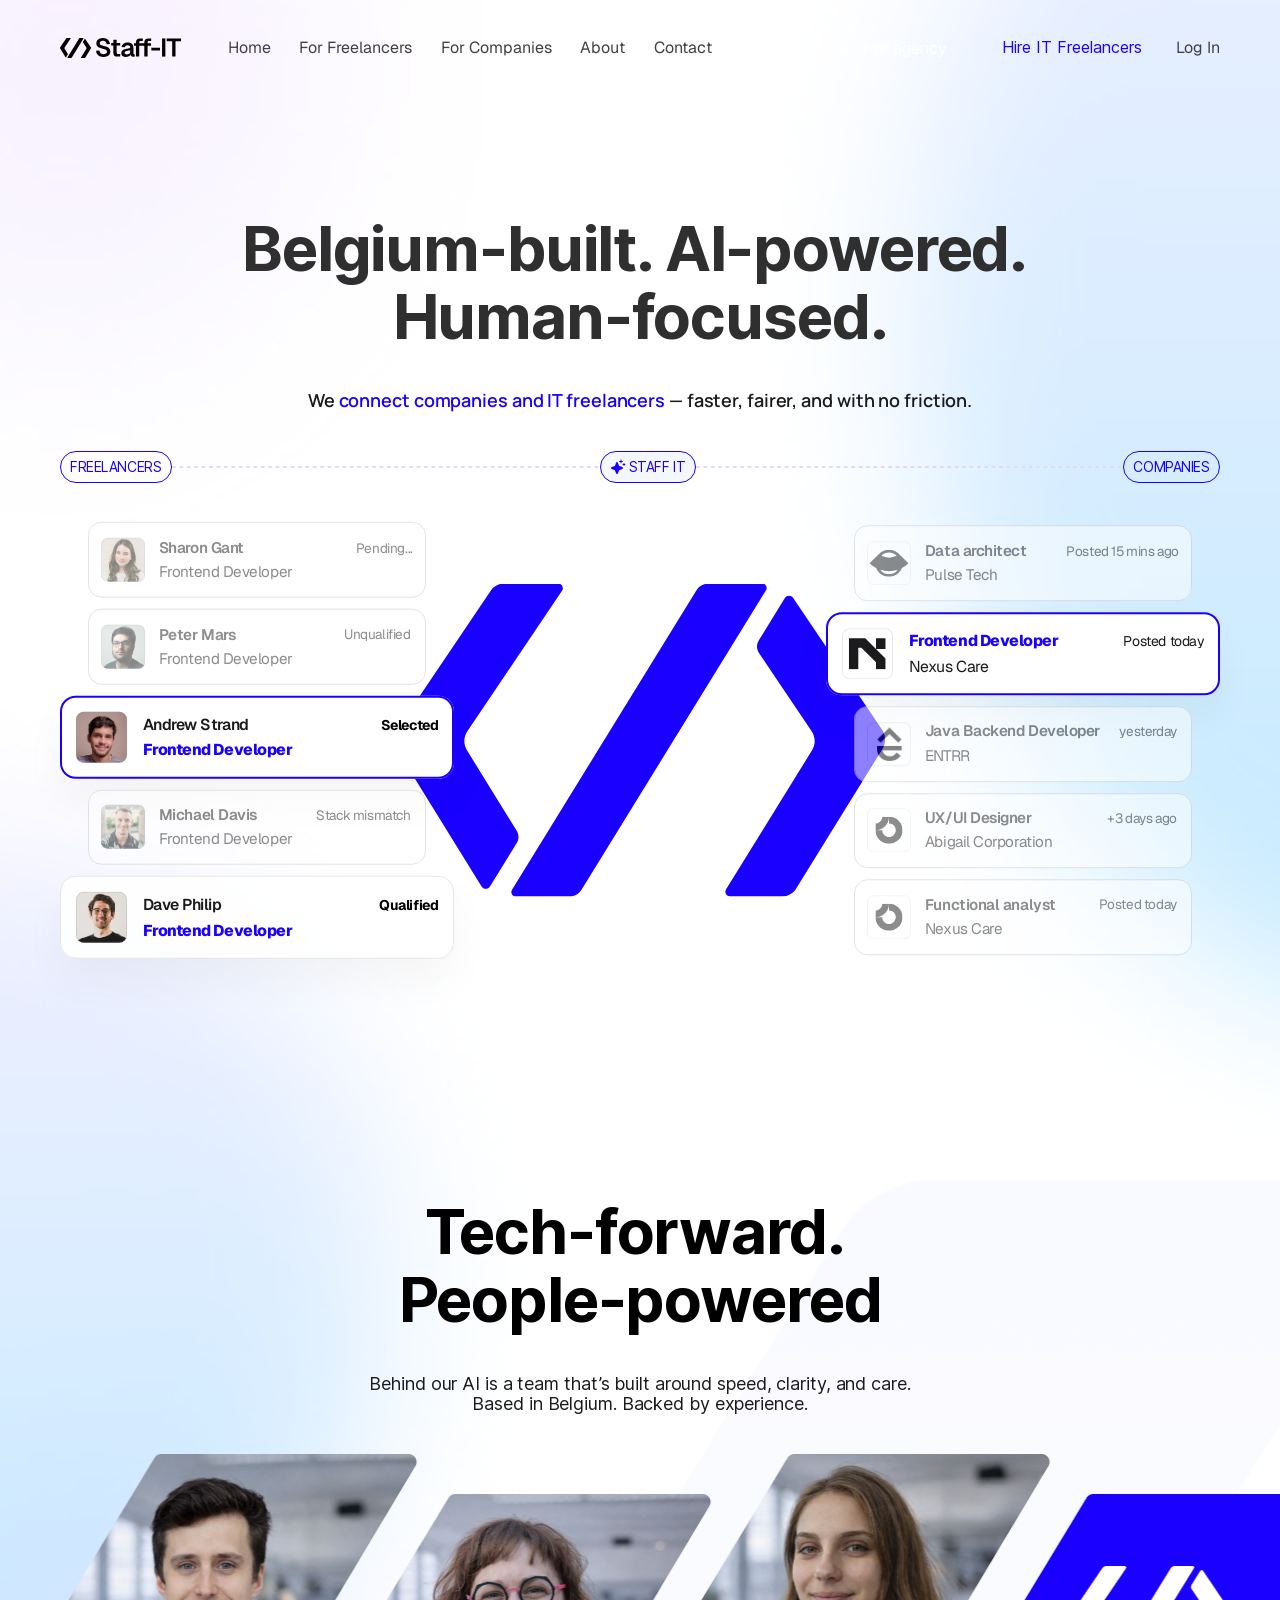
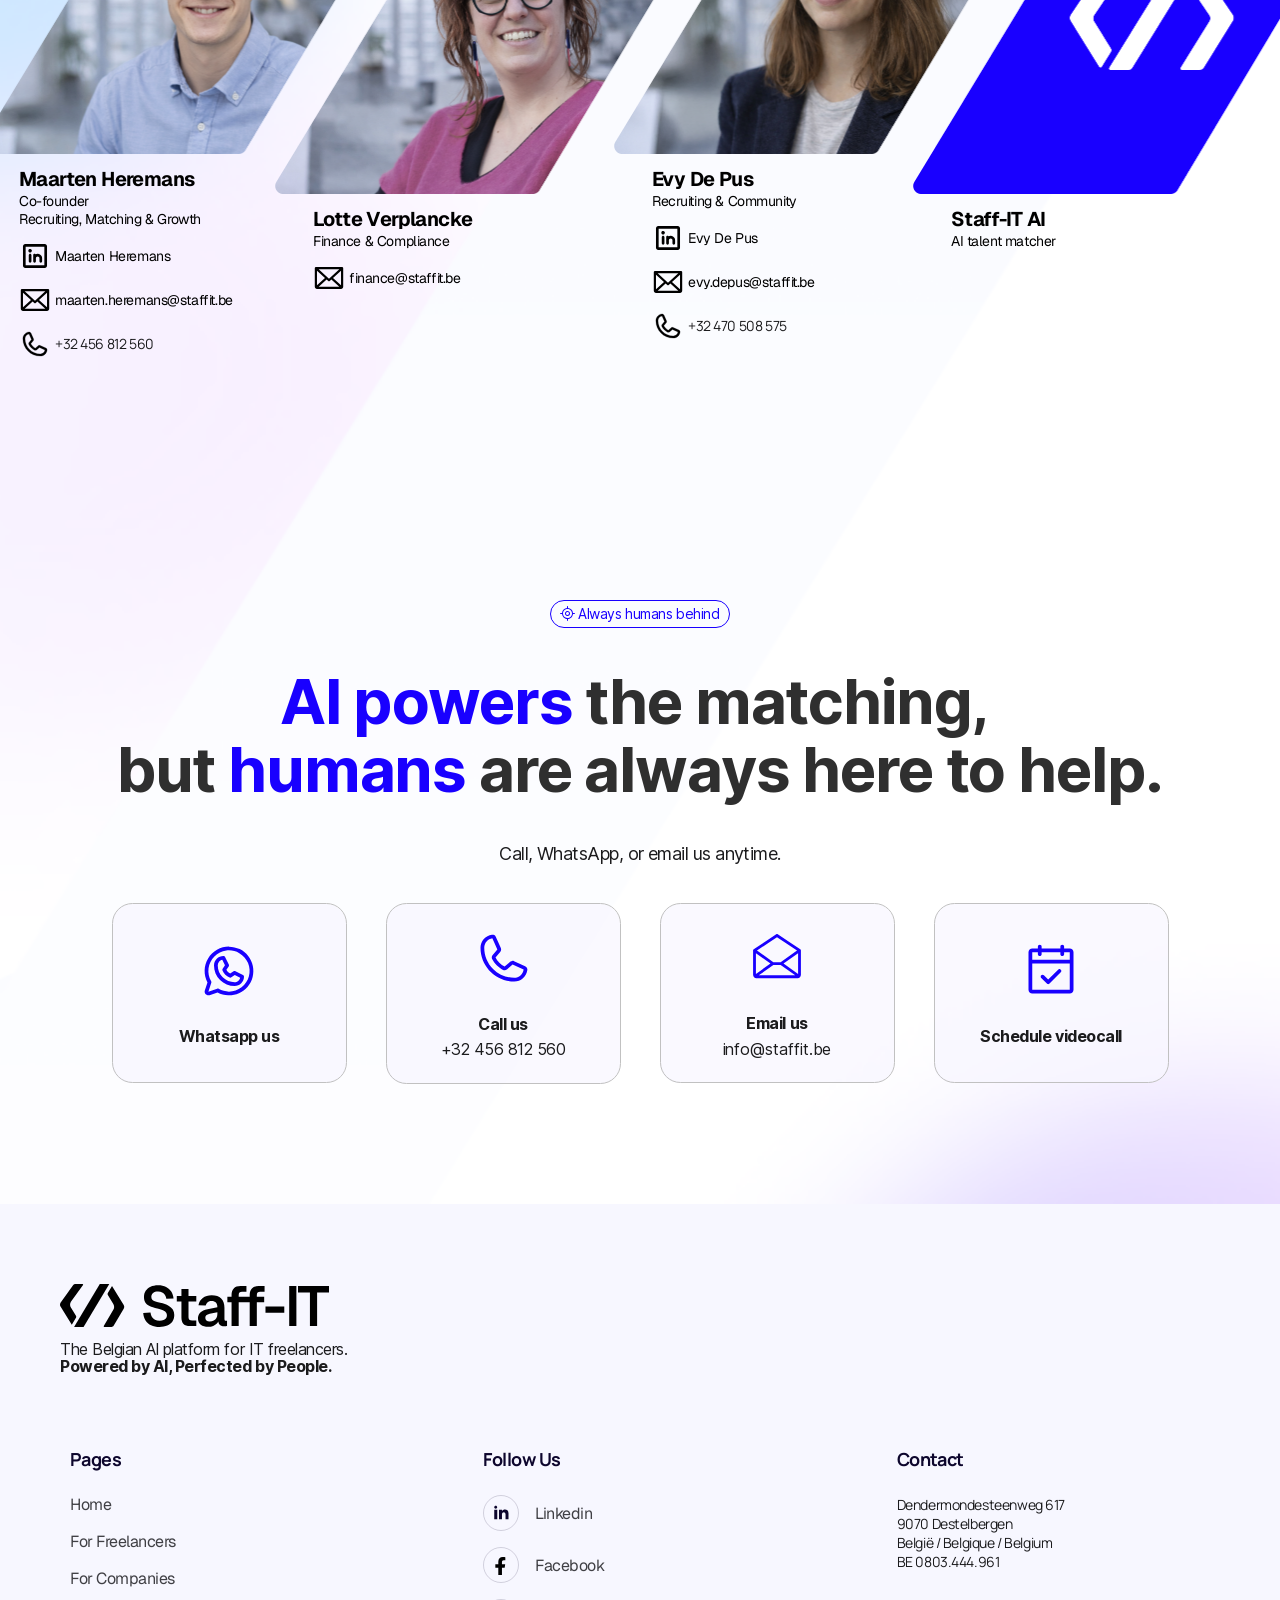
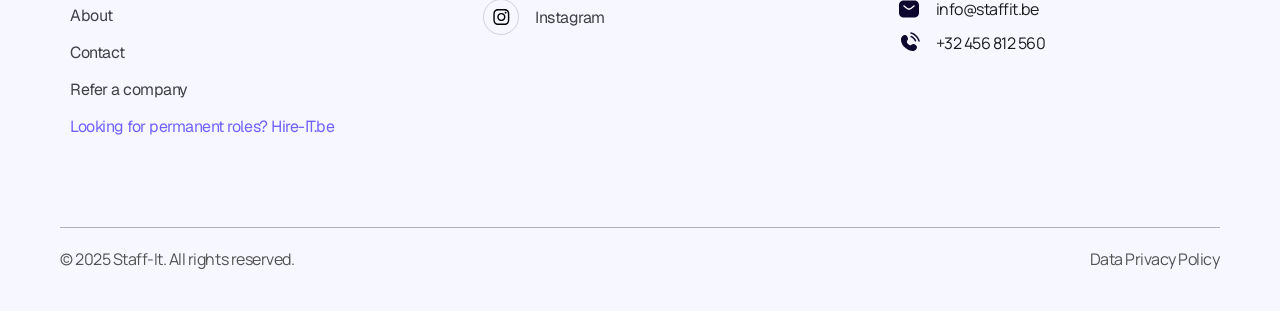
==== commit 57ba5691: "Drop wget's @h=N/@w=N srcset variants and remaining /_ prefixes from HTML The HTML rewrite I did ear" ====
--- a/about.html
+++ b/about.html
@@ -4,6 +4,7 @@
 <!-- Created in Figma Sites -->
 <html lang="en">
   <head>
+    <script>(function(){function f(i){if(i.loading==="lazy")i.loading="eager"}document.querySelectorAll("img").forEach(f);new MutationObserver(function(ms){for(var i=0;i<ms.length;i++){var m=ms[i];for(var j=0;j<m.addedNodes.length;j++){var n=m.addedNodes[j];if(n.nodeType!==1)continue;if(n.tagName==="IMG")f(n);if(n.querySelectorAll)n.querySelectorAll("img").forEach(f)}if(m.type==="attributes"&&m.target.tagName==="IMG")f(m.target)}}).observe(document.documentElement,{childList:true,subtree:true,attributes:true,attributeFilter:["loading"]})})();</script>
     <meta charset="utf-8" />
     <noscript>
       <style>
@@ -27,7 +28,7 @@
     <link rel="preload" href="_json/dfa00fc5-bf45-4c4f-be76-8ae690fcbcf0/about.json" as="fetch" />
         <style id="reset-css"> @layer figreset,figoverridable,reset,theme,base,figutils,components,utilities;@layer figoverridable{:root{font-synthesis:none}}@layer figutils{:root{--banner-height:48px;--banner-height-v2:40px;--full-height-with-banner:calc(100dvh - var(--banner-height))}@media (max-width:600px){.banner-v2-container{left:0 !important;right:0 !important;margin:0 auto !important}}.wrapper-with-banner .min-h-screen{min-height:var(--full-height-with-banner)}.wrapper-with-banner .h-screen{height:var(--full-height-with-banner)}}@layer figreset{:root{font-family:var( --default-font-family,ui-sans-serif,system-ui,sans-serif,'Apple Color Emoji','Segoe UI Emoji','Segoe UI Symbol','Noto Color Emoji' )}html{-webkit-text-size-adjust:100%;-webkit-tap-highlight-color:transparent;-webkit-font-smoothing:antialiased;width:100%}body{margin:0;width:100%}body:has([data-page-overflowx='hidden']){overflow-x:hidden}body:has([data-page-overflowx='auto']){overflow-x:auto}}@layer figutils{#container{width:100%}}@layer figreset{*,*:before,*:after{box-sizing:border-box}a{color:inherit;text-decoration:none}button{border:none;background:none;padding:0}h1,h2,h3,h4,h5,h6,p{font-size:inherit;font-weight:inherit}blockquote,dl,dd,h1,h2,h3,h4,h5,h6,hr,figure,p,pre{margin:0}ol,ul,menu{list-style:none;margin:0;padding-inline-start:0}}@layer figutils{:is(.textContents ul,ul.textContents) > li:before{content:'\2022';margin-left:-1.5em;display:inline-block;text-align:center;width:1.5em;-webkit-background-clip:var(--list-marker-background-clip);-webkit-text-fill-color:var(--list-marker-text-fill-color);background-clip:var(--list-marker-background-clip);color:var(--list-marker-color);font-size:var(--list-marker-font-size);line-height:var(--list-marker-line-height);vertical-align:var(--list-marker-vertical-align)}:is(.textContents ol,ol.textContents) > li::marker{color:var(--list-marker-color);font-size:var(--list-marker-font-size);line-height:var(--list-marker-line-height);vertical-align:var(--list-marker-vertical-align)}:is(.textContents,.textContents *).adjustLetterSpacing:after{content:'';margin-left:calc(var(--letter-spacing) * -1)}}@layer figutils{#container .embed{border:none}}@layer figutils{#container .marquee-container{overflow-x:hidden;display:flex;flex-direction:row;position:relative;width:var(--width);transform:var(--transform);&:hover div{animation-play-state:var(--pause-on-hover)}&:active div{animation-play-state:var(--pause-on-click)}&:focus-within > *{animation-play-state:paused !important}}#container .marquee{flex:0 0 auto;min-width:var(--min-width);display:flex;flex-direction:row;align-items:center;animation:scroll var(--duration) linear var(--delay) var(--iteration-count);animation-delay:var(--delay);animation-direction:var(--direction);animation-timing-function:var(--timing-function)}#container .marquee.reduced-motion{@media (prefers-reduced-motion:reduce){animation:none}}@keyframes scroll{0%{transform:translateX(0%)}100%{transform:translateX(-100%)}}#container .marquee-initial-child-container{flex:0 0 auto;display:flex;min-width:auto;flex-direction:row;align-items:center}#container .marquee-child{transform:var(--transform)}}@layer figutils{.code-behavior-wrapper > *{width:100%;height:100%}}@layer figreset{:root{--100dvw:100vw;--100dvh:100vh}@supports (width:100dvw){:root{--100dvw:100dvw;--100dvh:100dvh}}}@layer figutils{.bypass-link{position:fixed;top:16px;left:0;right:0;display:flex;justify-content:center;align-items:center;opacity:0;pointer-events:none}.bypass-link:focus-within{opacity:1;z-index:10000}.bypass-link > a{background-color:#000;color:#fff;border:1px solid #fff;padding:12px 16px;font-size:16px;border-radius:12px;pointer-events:auto}}@layer figreset{:root{text-align:left;button{text-align:left}}}</style><style id="font-faces-1mxh2b"> @font-face{font-family:"Inter:Medium";font-style:normal;src:url("_woff/v2/Inter_1/Inter_1-english.woff2");font-display:block;unicode-range:U+0000-00A0,U+00A2-00A9,U+00AC-00AE,U+00B0-00B7,U+00B9-00BA,U+00BC-00BE,U+00D7,U+00F7,U+2000-206F,U+2074,U+20AC,U+2122,U+2190-21BB,U+2212,U+2215,U+F8FF,U+FEFF,U+FFFD}@font-face{font-family:"Inter:Medium";font-style:normal;src:url("_woff/v2/Inter_1/Inter_1-rest-latin.woff2");font-display:block;unicode-range:U+00A1,U+00AA-00AB,U+00AF,U+00B8,U+00BB,U+00BF-00D6,U+00D8-00F6,U+00F8-00FF,U+0131,U+0152-0153,U+02B0-02FF}@font-face{font-family:"Inter:Medium";font-style:normal;src:url("_woff/v2/Inter_1/Inter_1-latin-extended-a.woff2");font-display:block;unicode-range:U+0100-0130,U+0132-0151,U+0154-017F}@font-face{font-family:"Inter:Medium";font-style:normal;src:url("_woff/v2/Inter_1/Inter_1-latin-extended-b.woff2");font-display:block;unicode-range:U+0180-024F}@font-face{font-family:"Inter:Medium";font-style:normal;src:url("_woff/v2/Inter_1/Inter_1-latin-extended-additional.woff2");font-display:block;unicode-range:U+1E00-1EFF}@font-face{font-family:"Inter:Medium";font-style:normal;src:url("_woff/v2/Inter_1/Inter_1-rest.woff2");font-display:block;unicode-range:U+0250-02AF,U+0300-1DFF,U+1F00-1FFF,U+2070-2073,U+2075-20AB,U+20AD-2121,U+2123-218F,U+21BC-2211,U+2213-2214,U+2216-F8FE,U+F900-FEFE,U+FF00-FFFC,U+FFFE-FFFF}@font-face{font-family:"Inter";font-style:Regular;src:url("_woff/v2/Inter_1/Inter_1-english.woff2");font-display:block;unicode-range:U+0000-00A0,U+00A2-00A9,U+00AC-00AE,U+00B0-00B7,U+00B9-00BA,U+00BC-00BE,U+00D7,U+00F7,U+2000-206F,U+2074,U+20AC,U+2122,U+2190-21BB,U+2212,U+2215,U+F8FF,U+FEFF,U+FFFD}@font-face{font-family:"Inter";font-style:Regular;src:url("_woff/v2/Inter_1/Inter_1-rest-latin.woff2");font-display:block;unicode-range:U+00A1,U+00AA-00AB,U+00AF,U+00B8,U+00BB,U+00BF-00D6,U+00D8-00F6,U+00F8-00FF,U+0131,U+0152-0153,U+02B0-02FF}@font-face{font-family:"Inter";font-style:Regular;src:url("_woff/v2/Inter_1/Inter_1-latin-extended-a.woff2");font-display:block;unicode-range:U+0100-0130,U+0132-0151,U+0154-017F}@font-face{font-family:"Inter";font-style:Regular;src:url("_woff/v2/Inter_1/Inter_1-latin-extended-b.woff2");font-display:block;unicode-range:U+0180-024F}@font-face{font-family:"Inter";font-style:Regular;src:url("_woff/v2/Inter_1/Inter_1-latin-extended-additional.woff2");font-display:block;unicode-range:U+1E00-1EFF}@font-face{font-family:"Inter";font-style:Regular;src:url("_woff/v2/Inter_1/Inter_1-rest.woff2");font-display:block;unicode-range:U+0250-02AF,U+0300-1DFF,U+1F00-1FFF,U+2070-2073,U+2075-20AB,U+20AD-2121,U+2123-218F,U+21BC-2211,U+2213-2214,U+2216-F8FE,U+F900-FEFE,U+FF00-FFFC,U+FFFE-FFFF}@font-face{font-family:"Geist:ExtraBold";font-style:normal;src:url("_woff/v2/Geist_wght__1/Geist_wght__1-english.woff2");font-display:block;unicode-range:U+0000-00A0,U+00A2-00A9,U+00AC-00AE,U+00B0-00B7,U+00B9-00BA,U+00BC-00BE,U+00D7,U+00F7,U+2000-206F,U+2074,U+20AC,U+2122,U+2190-21BB,U+2212,U+2215,U+F8FF,U+FEFF,U+FFFD}@font-face{font-family:"Geist:ExtraBold";font-style:normal;src:url("_woff/v2/Geist_wght__1/Geist_wght__1-rest-latin.woff2");font-display:block;unicode-range:U+00A1,U+00AA-00AB,U+00AF,U+00B8,U+00BB,U+00BF-00D6,U+00D8-00F6,U+00F8-00FF,U+0131,U+0152-0153,U+02B0-02FF}@font-face{font-family:"Geist:ExtraBold";font-style:normal;src:url("_woff/v2/Geist_wght__1/Geist_wght__1-latin-extended-a.woff2");font-display:block;unicode-range:U+0100-0130,U+0132-0151,U+0154-017F}@font-face{font-family:"Geist:ExtraBold";font-style:normal;src:url("_woff/v2/Geist_wght__1/Geist_wght__1-latin-extended-b.woff2");font-display:block;unicode-range:U+0180-024F}@font-face{font-family:"Geist:ExtraBold";font-style:normal;src:url("_woff/v2/Geist_wght__1/Geist_wght__1-latin-extended-additional.woff2");font-display:block;unicode-range:U+1E00-1EFF}@font-face{font-family:"Geist:ExtraBold";font-style:normal;src:url("_woff/v2/Geist_wght__1/Geist_wght__1-rest.woff2");font-display:block;unicode-range:U+0250-02AF,U+0300-1DFF,U+1F00-1FFF,U+2070-2073,U+2075-20AB,U+20AD-2121,U+2123-218F,U+21BC-2211,U+2213-2214,U+2216-F8FE,U+F900-FEFE,U+FF00-FFFC,U+FFFE-FFFF}@font-face{font-family:"Geist";font-style:Bold;src:url("_woff/v2/Geist_wght__1/Geist_wght__1-english.woff2");font-display:block;unicode-range:U+0000-00A0,U+00A2-00A9,U+00AC-00AE,U+00B0-00B7,U+00B9-00BA,U+00BC-00BE,U+00D7,U+00F7,U+2000-206F,U+2074,U+20AC,U+2122,U+2190-21BB,U+2212,U+2215,U+F8FF,U+FEFF,U+FFFD}@font-face{font-family:"Geist";font-style:Bold;src:url("_woff/v2/Geist_wght__1/Geist_wght__1-rest-latin.woff2");font-display:block;unicode-range:U+00A1,U+00AA-00AB,U+00AF,U+00B8,U+00BB,U+00BF-00D6,U+00D8-00F6,U+00F8-00FF,U+0131,U+0152-0153,U+02B0-02FF}@font-face{font-family:"Geist";font-style:Bold;src:url("_woff/v2/Geist_wght__1/Geist_wght__1-latin-extended-a.woff2");font-display:block;unicode-range:U+0100-0130,U+0132-0151,U+0154-017F}@font-face{font-family:"Geist";font-style:Bold;src:url("_woff/v2/Geist_wght__1/Geist_wght__1-latin-extended-b.woff2");font-display:block;unicode-range:U+0180-024F}@font-face{font-family:"Geist";font-style:Bold;src:url("_woff/v2/Geist_wght__1/Geist_wght__1-latin-extended-additional.woff2");font-display:block;unicode-range:U+1E00-1EFF}@font-face{font-family:"Geist";font-style:Bold;src:url("_woff/v2/Geist_wght__1/Geist_wght__1-rest.woff2");font-display:block;unicode-range:U+0250-02AF,U+0300-1DFF,U+1F00-1FFF,U+2070-2073,U+2075-20AB,U+20AD-2121,U+2123-218F,U+21BC-2211,U+2213-2214,U+2216-F8FE,U+F900-FEFE,U+FF00-FFFC,U+FFFE-FFFF}@font-face{font-family:"Manrope:Regular";font-style:normal;src:url("_woff/v2/Manrope_wght__1/Manrope_wght__1-english.woff2");font-display:block;unicode-range:U+0000-00A0,U+00A2-00A9,U+00AC-00AE,U+00B0-00B7,U+00B9-00BA,U+00BC-00BE,U+00D7,U+00F7,U+2000-206F,U+2074,U+20AC,U+2122,U+2190-21BB,U+2212,U+2215,U+F8FF,U+FEFF,U+FFFD}@font-face{font-family:"Manrope:Regular";font-style:normal;src:url("_woff/v2/Manrope_wght__1/Manrope_wght__1-rest-latin.woff2");font-display:block;unicode-range:U+00A1,U+00AA-00AB,U+00AF,U+00B8,U+00BB,U+00BF-00D6,U+00D8-00F6,U+00F8-00FF,U+0131,U+0152-0153,U+02B0-02FF}@font-face{font-family:"Manrope:Regular";font-style:normal;src:url("_woff/v2/Manrope_wght__1/Manrope_wght__1-latin-extended-a.woff2");font-display:block;unicode-range:U+0100-0130,U+0132-0151,U+0154-017F}@font-face{font-family:"Manrope:Regular";font-style:normal;src:url("_woff/v2/Manrope_wght__1/Manrope_wght__1-latin-extended-b.woff2");font-display:block;unicode-range:U+0180-024F}@font-face{font-family:"Manrope:Regular";font-style:normal;src:url("_woff/v2/Manrope_wght__1/Manrope_wght__1-latin-extended-additional.woff2");font-display:block;unicode-range:U+1E00-1EFF}@font-face{font-family:"Manrope:Regular";font-style:normal;src:url("_woff/v2/Manrope_wght__1/Manrope_wght__1-rest.woff2");font-display:block;unicode-range:U+0250-02AF,U+0300-1DFF,U+1F00-1FFF,U+2070-2073,U+2075-20AB,U+20AD-2121,U+2123-218F,U+21BC-2211,U+2213-2214,U+2216-F8FE,U+F900-FEFE,U+FF00-FFFC,U+FFFE-FFFF}@font-face{font-family:"Manrope";font-style:Bold;src:url("_woff/v2/Manrope_wght__1/Manrope_wght__1-english.woff2");font-display:block;unicode-range:U+0000-00A0,U+00A2-00A9,U+00AC-00AE,U+00B0-00B7,U+00B9-00BA,U+00BC-00BE,U+00D7,U+00F7,U+2000-206F,U+2074,U+20AC,U+2122,U+2190-21BB,U+2212,U+2215,U+F8FF,U+FEFF,U+FFFD}@font-face{font-family:"Manrope";font-style:Bold;src:url("_woff/v2/Manrope_wght__1/Manrope_wght__1-rest-latin.woff2");font-display:block;unicode-range:U+00A1,U+00AA-00AB,U+00AF,U+00B8,U+00BB,U+00BF-00D6,U+00D8-00F6,U+00F8-00FF,U+0131,U+0152-0153,U+02B0-02FF}@font-face{font-family:"Manrope";font-style:Bold;src:url("_woff/v2/Manrope_wght__1/Manrope_wght__1-latin-extended-a.woff2");font-display:block;unicode-range:U+0100-0130,U+0132-0151,U+0154-017F}@font-face{font-family:"Manrope";font-style:Bold;src:url("_woff/v2/Manrope_wght__1/Manrope_wght__1-latin-extended-b.woff2");font-display:block;unicode-range:U+0180-024F}@font-face{font-family:"Manrope";font-style:Bold;src:url("_woff/v2/Manrope_wght__1/Manrope_wght__1-latin-extended-additional.woff2");font-display:block;unicode-range:U+1E00-1EFF}@font-face{font-family:"Manrope";font-style:Bold;src:url("_woff/v2/Manrope_wght__1/Manrope_wght__1-rest.woff2");font-display:block;unicode-range:U+0250-02AF,U+0300-1DFF,U+1F00-1FFF,U+2070-2073,U+2075-20AB,U+20AD-2121,U+2123-218F,U+21BC-2211,U+2213-2214,U+2216-F8FE,U+F900-FEFE,U+FF00-FFFC,U+FFFE-FFFF}@font-face{font-family:"Manrope:SemiBold";font-style:normal;src:url("_woff/v2/Manrope_wght__1/Manrope_wght__1-english.woff2");font-display:block;unicode-range:U+0000-00A0,U+00A2-00A9,U+00AC-00AE,U+00B0-00B7,U+00B9-00BA,U+00BC-00BE,U+00D7,U+00F7,U+2000-206F,U+2074,U+20AC,U+2122,U+2190-21BB,U+2212,U+2215,U+F8FF,U+FEFF,U+FFFD}@font-face{font-family:"Manrope:SemiBold";font-style:normal;src:url("_woff/v2/Manrope_wght__1/Manrope_wght__1-rest-latin.woff2");font-display:block;unicode-range:U+00A1,U+00AA-00AB,U+00AF,U+00B8,U+00BB,U+00BF-00D6,U+00D8-00F6,U+00F8-00FF,U+0131,U+0152-0153,U+02B0-02FF}@font-face{font-family:"Manrope:SemiBold";font-style:normal;src:url("_woff/v2/Manrope_wght__1/Manrope_wght__1-latin-extended-a.woff2");font-display:block;unicode-range:U+0100-0130,U+0132-0151,U+0154-017F}@font-face{font-family:"Manrope:SemiBold";font-style:normal;src:url("_woff/v2/Manrope_wght__1/Manrope_wght__1-latin-extended-b.woff2");font-display:block;unicode-range:U+0180-024F}@font-face{font-family:"Manrope:SemiBold";font-style:normal;src:url("_woff/v2/Manrope_wght__1/Manrope_wght__1-latin-extended-additional.woff2");font-display:block;unicode-range:U+1E00-1EFF}@font-face{font-family:"Manrope:SemiBold";font-style:normal;src:url("_woff/v2/Manrope_wght__1/Manrope_wght__1-rest.woff2");font-display:block;unicode-range:U+0250-02AF,U+0300-1DFF,U+1F00-1FFF,U+2070-2073,U+2075-20AB,U+20AD-2121,U+2123-218F,U+21BC-2211,U+2213-2214,U+2216-F8FE,U+F900-FEFE,U+FF00-FFFC,U+FFFE-FFFF}@font-face{font-family:"Geist:Regular";font-style:normal;src:url("_woff/v2/Geist_wght__1/Geist_wght__1-english.woff2");font-display:block;unicode-range:U+0000-00A0,U+00A2-00A9,U+00AC-00AE,U+00B0-00B7,U+00B9-00BA,U+00BC-00BE,U+00D7,U+00F7,U+2000-206F,U+2074,U+20AC,U+2122,U+2190-21BB,U+2212,U+2215,U+F8FF,U+FEFF,U+FFFD}@font-face{font-family:"Geist:Regular";font-style:normal;src:url("_woff/v2/Geist_wght__1/Geist_wght__1-rest-latin.woff2");font-display:block;unicode-range:U+00A1,U+00AA-00AB,U+00AF,U+00B8,U+00BB,U+00BF-00D6,U+00D8-00F6,U+00F8-00FF,U+0131,U+0152-0153,U+02B0-02FF}@font-face{font-family:"Geist:Regular";font-style:normal;src:url("_woff/v2/Geist_wght__1/Geist_wght__1-latin-extended-a.woff2");font-display:block;unicode-range:U+0100-0130,U+0132-0151,U+0154-017F}@font-face{font-family:"Geist:Regular";font-style:normal;src:url("_woff/v2/Geist_wght__1/Geist_wght__1-latin-extended-b.woff2");font-display:block;unicode-range:U+0180-024F}@font-face{font-family:"Geist:Regular";font-style:normal;src:url("_woff/v2/Geist_wght__1/Geist_wght__1-latin-extended-additional.woff2");font-display:block;unicode-range:U+1E00-1EFF}@font-face{font-family:"Geist:Regular";font-style:normal;src:url("_woff/v2/Geist_wght__1/Geist_wght__1-rest.woff2");font-display:block;unicode-range:U+0250-02AF,U+0300-1DFF,U+1F00-1FFF,U+2070-2073,U+2075-20AB,U+20AD-2121,U+2123-218F,U+21BC-2211,U+2213-2214,U+2216-F8FE,U+F900-FEFE,U+FF00-FFFC,U+FFFE-FFFF}@font-face{font-family:"Geist:SemiBold";font-style:normal;src:url("_woff/v2/Geist_wght__1/Geist_wght__1-english.woff2");font-display:block;unicode-range:U+0000-00A0,U+00A2-00A9,U+00AC-00AE,U+00B0-00B7,U+00B9-00BA,U+00BC-00BE,U+00D7,U+00F7,U+2000-206F,U+2074,U+20AC,U+2122,U+2190-21BB,U+2212,U+2215,U+F8FF,U+FEFF,U+FFFD}@font-face{font-family:"Geist:SemiBold";font-style:normal;src:url("_woff/v2/Geist_wght__1/Geist_wght__1-rest-latin.woff2");font-display:block;unicode-range:U+00A1,U+00AA-00AB,U+00AF,U+00B8,U+00BB,U+00BF-00D6,U+00D8-00F6,U+00F8-00FF,U+0131,U+0152-0153,U+02B0-02FF}@font-face{font-family:"Geist:SemiBold";font-style:normal;src:url("_woff/v2/Geist_wght__1/Geist_wght__1-latin-extended-a.woff2");font-display:block;unicode-range:U+0100-0130,U+0132-0151,U+0154-017F}@font-face{font-family:"Geist:SemiBold";font-style:normal;src:url("_woff/v2/Geist_wght__1/Geist_wght__1-latin-extended-b.woff2");font-display:block;unicode-range:U+0180-024F}@font-face{font-family:"Geist:SemiBold";font-style:normal;src:url("_woff/v2/Geist_wght__1/Geist_wght__1-latin-extended-additional.woff2");font-display:block;unicode-range:U+1E00-1EFF}@font-face{font-family:"Geist:SemiBold";font-style:normal;src:url("_woff/v2/Geist_wght__1/Geist_wght__1-rest.woff2");font-display:block;unicode-range:U+0250-02AF,U+0300-1DFF,U+1F00-1FFF,U+2070-2073,U+2075-20AB,U+20AD-2121,U+2123-218F,U+21BC-2211,U+2213-2214,U+2216-F8FE,U+F900-FEFE,U+FF00-FFFC,U+FFFE-FFFF}@font-face{font-family:"Manrope:Bold";font-style:normal;src:url("_woff/v2/Manrope_wght__1/Manrope_wght__1-english.woff2");font-display:block;unicode-range:U+0000-00A0,U+00A2-00A9,U+00AC-00AE,U+00B0-00B7,U+00B9-00BA,U+00BC-00BE,U+00D7,U+00F7,U+2000-206F,U+2074,U+20AC,U+2122,U+2190-21BB,U+2212,U+2215,U+F8FF,U+FEFF,U+FFFD}@font-face{font-family:"Manrope:Bold";font-style:normal;src:url("_woff/v2/Manrope_wght__1/Manrope_wght__1-rest-latin.woff2");font-display:block;unicode-range:U+00A1,U+00AA-00AB,U+00AF,U+00B8,U+00BB,U+00BF-00D6,U+00D8-00F6,U+00F8-00FF,U+0131,U+0152-0153,U+02B0-02FF}@font-face{font-family:"Manrope:Bold";font-style:normal;src:url("_woff/v2/Manrope_wght__1/Manrope_wght__1-latin-extended-a.woff2");font-display:block;unicode-range:U+0100-0130,U+0132-0151,U+0154-017F}@font-face{font-family:"Manrope:Bold";font-style:normal;src:url("_woff/v2/Manrope_wght__1/Manrope_wght__1-latin-extended-b.woff2");font-display:block;unicode-range:U+0180-024F}@font-face{font-family:"Manrope:Bold";font-style:normal;src:url("_woff/v2/Manrope_wght__1/Manrope_wght__1-latin-extended-additional.woff2");font-display:block;unicode-range:U+1E00-1EFF}@font-face{font-family:"Manrope:Bold";font-style:normal;src:url("_woff/v2/Manrope_wght__1/Manrope_wght__1-rest.woff2");font-display:block;unicode-range:U+0250-02AF,U+0300-1DFF,U+1F00-1FFF,U+2070-2073,U+2075-20AB,U+20AD-2121,U+2123-218F,U+21BC-2211,U+2213-2214,U+2216-F8FE,U+F900-FEFE,U+FF00-FFFC,U+FFFE-FFFF}@font-face{font-family:"Geist:Medium";font-style:normal;src:url("_woff/v2/Geist_wght__1/Geist_wght__1-english.woff2");font-display:block;unicode-range:U+0000-00A0,U+00A2-00A9,U+00AC-00AE,U+00B0-00B7,U+00B9-00BA,U+00BC-00BE,U+00D7,U+00F7,U+2000-206F,U+2074,U+20AC,U+2122,U+2190-21BB,U+2212,U+2215,U+F8FF,U+FEFF,U+FFFD}@font-face{font-family:"Geist:Medium";font-style:normal;src:url("_woff/v2/Geist_wght__1/Geist_wght__1-rest-latin.woff2");font-display:block;unicode-range:U+00A1,U+00AA-00AB,U+00AF,U+00B8,U+00BB,U+00BF-00D6,U+00D8-00F6,U+00F8-00FF,U+0131,U+0152-0153,U+02B0-02FF}@font-face{font-family:"Geist:Medium";font-style:normal;src:url("_woff/v2/Geist_wght__1/Geist_wght__1-latin-extended-a.woff2");font-display:block;unicode-range:U+0100-0130,U+0132-0151,U+0154-017F}@font-face{font-family:"Geist:Medium";font-style:normal;src:url("_woff/v2/Geist_wght__1/Geist_wght__1-latin-extended-b.woff2");font-display:block;unicode-range:U+0180-024F}@font-face{font-family:"Geist:Medium";font-style:normal;src:url("_woff/v2/Geist_wght__1/Geist_wght__1-latin-extended-additional.woff2");font-display:block;unicode-range:U+1E00-1EFF}@font-face{font-family:"Geist:Medium";font-style:normal;src:url("_woff/v2/Geist_wght__1/Geist_wght__1-rest.woff2");font-display:block;unicode-range:U+0250-02AF,U+0300-1DFF,U+1F00-1FFF,U+2070-2073,U+2075-20AB,U+20AD-2121,U+2123-218F,U+21BC-2211,U+2213-2214,U+2216-F8FE,U+F900-FEFE,U+FF00-FFFC,U+FFFE-FFFF}@font-face{font-family:"Geist:Bold";font-style:normal;src:url("_woff/v2/Geist_wght__1/Geist_wght__1-english.woff2");font-display:block;unicode-range:U+0000-00A0,U+00A2-00A9,U+00AC-00AE,U+00B0-00B7,U+00B9-00BA,U+00BC-00BE,U+00D7,U+00F7,U+2000-206F,U+2074,U+20AC,U+2122,U+2190-21BB,U+2212,U+2215,U+F8FF,U+FEFF,U+FFFD}@font-face{font-family:"Geist:Bold";font-style:normal;src:url("_woff/v2/Geist_wght__1/Geist_wght__1-rest-latin.woff2");font-display:block;unicode-range:U+00A1,U+00AA-00AB,U+00AF,U+00B8,U+00BB,U+00BF-00D6,U+00D8-00F6,U+00F8-00FF,U+0131,U+0152-0153,U+02B0-02FF}@font-face{font-family:"Geist:Bold";font-style:normal;src:url("_woff/v2/Geist_wght__1/Geist_wght__1-latin-extended-a.woff2");font-display:block;unicode-range:U+0100-0130,U+0132-0151,U+0154-017F}@font-face{font-family:"Geist:Bold";font-style:normal;src:url("_woff/v2/Geist_wght__1/Geist_wght__1-latin-extended-b.woff2");font-display:block;unicode-range:U+0180-024F}@font-face{font-family:"Geist:Bold";font-style:normal;src:url("_woff/v2/Geist_wght__1/Geist_wght__1-latin-extended-additional.woff2");font-display:block;unicode-range:U+1E00-1EFF}@font-face{font-family:"Geist:Bold";font-style:normal;src:url("_woff/v2/Geist_wght__1/Geist_wght__1-rest.woff2");font-display:block;unicode-range:U+0250-02AF,U+0300-1DFF,U+1F00-1FFF,U+2070-2073,U+2075-20AB,U+20AD-2121,U+2123-218F,U+21BC-2211,U+2213-2214,U+2216-F8FE,U+F900-FEFE,U+FF00-FFFC,U+FFFE-FFFF}@font-face{font-family:"Inter:Semi Bold";font-style:normal;src:url("_woff/v2/Inter_1/Inter_1-english.woff2");font-display:block;unicode-range:U+0000-00A0,U+00A2-00A9,U+00AC-00AE,U+00B0-00B7,U+00B9-00BA,U+00BC-00BE,U+00D7,U+00F7,U+2000-206F,U+2074,U+20AC,U+2122,U+2190-21BB,U+2212,U+2215,U+F8FF,U+FEFF,U+FFFD}@font-face{font-family:"Inter:Semi Bold";font-style:normal;src:url("_woff/v2/Inter_1/Inter_1-rest-latin.woff2");font-display:block;unicode-range:U+00A1,U+00AA-00AB,U+00AF,U+00B8,U+00BB,U+00BF-00D6,U+00D8-00F6,U+00F8-00FF,U+0131,U+0152-0153,U+02B0-02FF}@font-face{font-family:"Inter:Semi Bold";font-style:normal;src:url("_woff/v2/Inter_1/Inter_1-latin-extended-a.woff2");font-display:block;unicode-range:U+0100-0130,U+0132-0151,U+0154-017F}@font-face{font-family:"Inter:Semi Bold";font-style:normal;src:url("_woff/v2/Inter_1/Inter_1-latin-extended-b.woff2");font-display:block;unicode-range:U+0180-024F}@font-face{font-family:"Inter:Semi Bold";font-style:normal;src:url("_woff/v2/Inter_1/Inter_1-latin-extended-additional.woff2");font-display:block;unicode-range:U+1E00-1EFF}@font-face{font-family:"Inter:Semi Bold";font-style:normal;src:url("_woff/v2/Inter_1/Inter_1-rest.woff2");font-display:block;unicode-range:U+0250-02AF,U+0300-1DFF,U+1F00-1FFF,U+2070-2073,U+2075-20AB,U+20AD-2121,U+2123-218F,U+21BC-2211,U+2213-2214,U+2216-F8FE,U+F900-FEFE,U+FF00-FFFC,U+FFFE-FFFF}@font-face{font-family:"Inter:Bold";font-style:normal;src:url("_woff/v2/Inter_1/Inter_1-english.woff2");font-display:block;unicode-range:U+0000-00A0,U+00A2-00A9,U+00AC-00AE,U+00B0-00B7,U+00B9-00BA,U+00BC-00BE,U+00D7,U+00F7,U+2000-206F,U+2074,U+20AC,U+2122,U+2190-21BB,U+2212,U+2215,U+F8FF,U+FEFF,U+FFFD}@font-face{font-family:"Inter:Bold";font-style:normal;src:url("_woff/v2/Inter_1/Inter_1-rest-latin.woff2");font-display:block;unicode-range:U+00A1,U+00AA-00AB,U+00AF,U+00B8,U+00BB,U+00BF-00D6,U+00D8-00F6,U+00F8-00FF,U+0131,U+0152-0153,U+02B0-02FF}@font-face{font-family:"Inter:Bold";font-style:normal;src:url("_woff/v2/Inter_1/Inter_1-latin-extended-a.woff2");font-display:block;unicode-range:U+0100-0130,U+0132-0151,U+0154-017F}@font-face{font-family:"Inter:Bold";font-style:normal;src:url("_woff/v2/Inter_1/Inter_1-latin-extended-b.woff2");font-display:block;unicode-range:U+0180-024F}@font-face{font-family:"Inter:Bold";font-style:normal;src:url("_woff/v2/Inter_1/Inter_1-latin-extended-additional.woff2");font-display:block;unicode-range:U+1E00-1EFF}@font-face{font-family:"Inter:Bold";font-style:normal;src:url("_woff/v2/Inter_1/Inter_1-rest.woff2");font-display:block;unicode-range:U+0250-02AF,U+0300-1DFF,U+1F00-1FFF,U+2070-2073,U+2075-20AB,U+20AD-2121,U+2123-218F,U+21BC-2211,U+2213-2214,U+2216-F8FE,U+F900-FEFE,U+FF00-FFFC,U+FFFE-FFFF}@font-face{font-family:"Inter:Regular";font-style:normal;src:url("_woff/v2/Inter_1/Inter_1-english.woff2");font-display:block;unicode-range:U+0000-00A0,U+00A2-00A9,U+00AC-00AE,U+00B0-00B7,U+00B9-00BA,U+00BC-00BE,U+00D7,U+00F7,U+2000-206F,U+2074,U+20AC,U+2122,U+2190-21BB,U+2212,U+2215,U+F8FF,U+FEFF,U+FFFD}@font-face{font-family:"Inter:Regular";font-style:normal;src:url("_woff/v2/Inter_1/Inter_1-rest-latin.woff2");font-display:block;unicode-range:U+00A1,U+00AA-00AB,U+00AF,U+00B8,U+00BB,U+00BF-00D6,U+00D8-00F6,U+00F8-00FF,U+0131,U+0152-0153,U+02B0-02FF}@font-face{font-family:"Inter:Regular";font-style:normal;src:url("_woff/v2/Inter_1/Inter_1-latin-extended-a.woff2");font-display:block;unicode-range:U+0100-0130,U+0132-0151,U+0154-017F}@font-face{font-family:"Inter:Regular";font-style:normal;src:url("_woff/v2/Inter_1/Inter_1-latin-extended-b.woff2");font-display:block;unicode-range:U+0180-024F}@font-face{font-family:"Inter:Regular";font-style:normal;src:url("_woff/v2/Inter_1/Inter_1-latin-extended-additional.woff2");font-display:block;unicode-range:U+1E00-1EFF}@font-face{font-family:"Inter:Regular";font-style:normal;src:url("_woff/v2/Inter_1/Inter_1-rest.woff2");font-display:block;unicode-range:U+0250-02AF,U+0300-1DFF,U+1F00-1FFF,U+2070-2073,U+2075-20AB,U+20AD-2121,U+2123-218F,U+21BC-2211,U+2213-2214,U+2216-F8FE,U+F900-FEFE,U+FF00-FFFC,U+FFFE-FFFF}</style><style id="breakpoint-css">@media (width < 1280px){[data-breakpoint-id="node-43_67074"]{display:none !important}}@media (width >= 1280px) or (width < 800px){[data-breakpoint-id="node-43_67333"]{display:none !important}}@media (width >= 800px){[data-breakpoint-id="node-43_67592"]{display:none !important}}</style><style id="body-background-color">@media (max-width: 799px) { body:has([data-breakpoint-id="node-43_67592"]) { background-color: white } }
 @media (max-width: 1279px), (min-width: 800px) { body:has([data-breakpoint-id="node-43_67333"]) { background-color: white } }
-@media (min-width: 1280px) { body:has([data-breakpoint-id="node-43_67074"]) { background-color: white } }</style><style id="ssr-css">#container .css-oljopy {position: relative; display: flex; flex-direction: column; align-items: center;}#container .css-50jkpj {min-width: var(--content-min-width); width: 100%;}#container .css-hss0xa {--content-min-width: 100%; --content-min-height: var(--100dvh); isolation: isolate; align-content: stretch; overflow: clip;}#container .css-trglf0 {position: absolute;}#container .css-r0azwh {inset: 0px; pointer-events: none;}#container .css-atgcpy {background-color: #fff;}#container .css-ez8men {max-width: none; width: 100%; height: 100%;}#container .css-wyeeme {object-fit: cover; opacity: 0.46;}#container .css-vfncl8 {position: sticky; flex-shrink: 0;}#container .css-z3suvn {top: 0px; width: 100%;}#container .css-bx0a2n {z-index: 5;}#container .css-ggwoeh {inset: 0px;}#container .css-5eam1e {pointer-events: none;}#container .css-7abz5d {display: flex; justify-content: space-between; align-items: center; position: relative; border-radius: inherit;}#container .css-paq0kv {align-content: stretch;}#container .css-j9f0op {width: 100%; height: 100%;}#container .css-7y6cel {position: relative; flex: 1 0 0;}#container .css-2fgpwh {min-width: 1px;}#container .css-wcbkz4 {display: flex; flex-direction: row; align-items: center; border-radius: inherit;}#container .css-is2hx9 {display: flex; justify-content: space-between; align-items: center; position: relative; padding: 12px;}#container .css-cpq5o1 {width: 121px; height: 20px;}#container .css-5knerd {position: relative; flex-shrink: 0;}#container .css-134pm3 {cursor: pointer;}#container .css-8kkpf5 {display: block; position: relative; border-radius: inherit;}#container .css-roiesn {position: absolute; display: block;}#container .css-51piak {left: 0px; right: 74.74%; top: 0px; bottom: 0px;}#container .css-8zr56v {display: block;}#container .css-wixxpz {inset: 0;}#container .css-pj62eg {left: 29.98%; right: 0px; top: 1.57%; bottom: 1.57%;}#container .css-ayg824 {flex: 0 0 auto;}#container .css-2yjztp {transform: matrix(1, 0, 0, -1, 0, 0);}#container .css-bhht40 {position: relative; flex-shrink: 0; display: flex; align-items: center; justify-content: center;}#container .css-vf8mzy {position: relative; display: block;}#container .css-ailwp {width: 30px; height: 30px;}#container .css-tzn6qh {display: block; position: absolute;}#container .css-7kv4dh {inset: 0px;}#container .css-3eutuf {max-width: 1440px; width: 100%;}#container .css-bx0a1s {z-index: 4;}#container .css-e1d1o2 {display: flex; flex-direction: column; align-items: center; justify-content: center; border-radius: inherit;}#container .css-jo8ywo {width: 100%; height: 100%; max-width: inherit;}#container .css-qs5z68 {max-width: inherit; width: 100%; height: 100%;}#container .css-tpj7cz {display: flex; flex-direction: column; justify-content: center; align-items: center; gap: 40px; position: relative; padding: 60px 16px;}#container .css-dczajm {position: relative; flex-shrink: 0; display: flex; flex-direction: column; align-items: center;}#container .css-v27th6 {width: 100%;}#container .css-wc1msa {position: relative; flex-shrink: 0; display: block;}#container .css-g8igq5 {font-family: "Inter:Bold",sans-serif; word-break: break-word; font-weight: 700; font-style: normal; font-size: var(--responsive-font-size,62px); letter-spacing: var(--responsive-letter-spacing,-1.86px); text-align: center; line-height: 0;}#container .css-smqy6m {font-variation-settings: normal; color: #2f2f2f; -webkit-text-fill-color: #2f2f2f; --letter-spacing: var(--responsive-letter-spacing,-1.86px);}@media (min-width: 1px) {#container .css-smqy6m {color: #2f2f2f; -webkit-text-fill-color: #2f2f2f; --responsive-font-size: 32px; --responsive-letter-spacing: -0.3072px; --responsive-line-height: 1.1;}}@media (min-width: 800px) {#container .css-smqy6m {color: #2f2f2f; -webkit-text-fill-color: #2f2f2f; --responsive-font-size: 52px; --responsive-letter-spacing: -0.8112px; --responsive-line-height: 1.1;}}@media (min-width: 1280px) {#container .css-smqy6m {color: #2f2f2f; -webkit-text-fill-color: #2f2f2f; --responsive-font-size: 62px; --responsive-letter-spacing: -1.1532px; --responsive-line-height: 1.1;}}#container .css-8jchzs {display: block; margin-bottom: 0px;}#container .css-mjvhbf {line-height: var(--responsive-line-height,1.1); white-space: pre-wrap;}#container .css-oskyuy {}@media (min-width: 1px) {#container .css-oskyuy {--responsive-font-size: 32px;}}@media (min-width: 800px) {#container .css-oskyuy {--responsive-font-size: 52px;}}@media (min-width: 1280px) {#container .css-oskyuy {--responsive-font-size: 62px;}}#container .css-nf5ac4 {display: block; position: relative; flex-shrink: 0;}#container .css-xr2byt {font-family: "Inter:Regular",sans-serif; word-break: break-word; font-weight: 400; font-style: normal; font-size: var(--responsive-font-size,18px); letter-spacing: var(--responsive-letter-spacing,-0.54px); text-align: center; line-height: var(--responsive-line-height,1.1);}#container .css-oae407 {font-variation-settings: normal; color: #2f2f2f; -webkit-text-fill-color: #2f2f2f; --letter-spacing: var(--responsive-letter-spacing,-0.54px);}@media (min-width: 0px) {#container .css-oae407 {--responsive-font-size: 16px;}}@media (min-width: 800px) {#container .css-oae407 {--responsive-font-size: 16px;}}@media (min-width: 1280px) {#container .css-oae407 {--responsive-font-size: 18px;}}#container .css-g7h9eo {position: relative; flex-shrink: 0; display: flex; justify-content: center; align-items: center;}#container .css-3699qd {position: relative; flex-shrink: 0; display: flex; align-items: center; border-radius: 99px; padding: 4px 10px;}#container .css-y2zbtd {border-style: solid; border-color: #1900ff; border-top-width: 1px; border-bottom-width: 1px; border-left-width: 1px; border-right-width: 1px; position: absolute; border-radius: 99px;}#container .css-5idvcx {font-family: "Inter:Regular",sans-serif; word-break: break-word; font-weight: 400; font-style: normal; font-size: var(--responsive-font-size,14px); letter-spacing: var(--responsive-letter-spacing,-0.42px); line-height: var(--responsive-line-height,24px); white-space: nowrap;}#container .css-u14isc {font-variation-settings: normal; color: #1900ff; -webkit-text-fill-color: #1900ff; --letter-spacing: var(--responsive-letter-spacing,-0.42px);}@media (min-width: 0px) {#container .css-u14isc {--responsive-font-size: 10px;}}@media (min-width: 800px) {#container .css-u14isc {--responsive-font-size: 10px;}}@media (min-width: 1280px) {#container .css-u14isc {--responsive-font-size: 14px;}}#container .css-824tq0 {height: 0px; min-width: 1px;}#container .css-uwf2km {position: relative; flex: 1 0 0; display: block;}#container .css-4rj0pf {top: -1.14px; left: 0; right: 0; bottom: -1.14px;}#container .css-autork {position: relative; flex-shrink: 0; display: flex; align-items: center; gap: 3px; border-radius: 99px; padding: 4px 10px;}#container .css-c7mruh {align-content: stretch; background-color: #f5f7ff;}#container .css-tahzax {width: 16px; height: 16px;}#container .css-t93u4r {height: 354px; width: 100%;}#container .css-ewpsya {transform: translateY(-50%); aspect-ratio: 491/313;}#container .css-jgyqsh {left: 32px; right: 33px; top: calc(50% + 4.1px);}#container .css-9rrs0g {width: 236.327px; left: 0px; top: -0.4px;}#container .css-k284r1 {position: absolute; display: flex; flex-direction: column; justify-content: center; align-items: center; gap: 6.596px;}#container .css-3i6tip {position: relative; flex-shrink: 0; border-radius: 9.453px;}#container .css-edz3ch {background-color: rgba(255,255,255,0.9);}#container .css-gxdil1 {overflow: clip;}#container .css-t8zmbz {border-radius: inherit;}#container .css-t1d3v3 {display: flex; align-items: flex-start; gap: 23.633px; position: relative; padding: 9.453px;}#container .css-f330h5 {position: relative; flex: 1 0 0; display: flex; align-items: center; gap: 9.453px;}#container .css-a6ct39 {width: 30.722px; height: 30.722px;}#container .css-nuwa8f {position: relative; flex-shrink: 0; border-radius: 4.727px;}#container .css-diug9s {display: flex; justify-content: center; align-items: center; position: relative; border-radius: inherit; padding: 3.545px;}#container .css-2gbjjk {align-content: stretch; overflow: clip;}#container .css-8udnoe {width: 38.803px; height: 38.803px; left: -4.04px; top: 0px;}#container .css-qhd53h {object-fit: cover;}#container .css-ylx4ov {border-style: solid; border-color: rgba(150,150,149,0.24); border-top-width: 0.591px; border-bottom-width: 0.591px; border-left-width: 0.591px; border-right-width: 0.591px; position: absolute; border-radius: 4.727px;}#container .css-mi75ij {position: relative; flex: 1 0 0; display: flex; flex-direction: column; align-items: flex-start;}#container .css-k0x86l {font-family: "Geist:SemiBold",sans-serif; word-break: break-word; font-weight: 600; font-size: 9.453px; letter-spacing: -0.2836px; line-height: 1.6;}#container .css-ffl3e8 {font-variation-settings: normal; color: #1b1b1d; -webkit-text-fill-color: #1b1b1d; --letter-spacing: -0.2836px;}#container .css-i1qeh5 {font-family: "Geist:ExtraBold",sans-serif; word-break: break-word; font-weight: 800; font-size: 9.453px; letter-spacing: -0.2836px; line-height: 1.6;}#container .css-6o4umu {font-variation-settings: normal; color: #1900ff; -webkit-text-fill-color: #1900ff; --letter-spacing: -0.2836px;}#container .css-4puhhk {right: 9.1px; top: 10.64px;}#container .css-enkqzz {font-family: "Geist:Bold",sans-serif; word-break: break-word; font-weight: 700; font-size: 8.403px; letter-spacing: -0.2521px; text-align: right; line-height: 1.6; white-space: nowrap;}#container .css-y64gmv {font-variation-settings: normal; color: #000; -webkit-text-fill-color: #000; --letter-spacing: -0.2521px;}#container .css-mvpcdj {box-shadow: 0px 12.604px 25.208px 0.525px rgba(26,27,24,0.04); pointer-events: none;}#container .css-c40tmf {border-style: solid; border-color: rgba(150,150,149,0.24); border-top-width: 0.525px; border-bottom-width: 0.525px; border-left-width: 0.525px; border-right-width: 0.525px; position: absolute; border-radius: 9.453px;}#container .css-aakn58 {width: 202.956px;}#container .css-xp8ze9 {position: relative; flex-shrink: 0; border-radius: 8.118px;}#container .css-jkxbr0 {opacity: 0.5; background-color: #fff;}#container .css-i4lpwa {display: flex; align-items: flex-start; gap: 20.296px; position: relative; border-radius: inherit; padding: 8.118px;}#container .css-elze9w {position: relative; flex: 1 0 0; display: flex; align-items: center; gap: 8.118px;}#container .css-u38f95 {width: 26.384px; height: 26.384px;}#container .css-1kdh3j {position: relative; flex-shrink: 0; border-radius: 4.059px;}#container .css-ick9rg {display: flex; justify-content: center; align-items: center; position: relative; border-radius: inherit; padding: 3.044px;}#container .css-y0cw7y {width: 45.45px; height: 68.175px; left: -9.53px; top: -13.89px;}#container .css-fvtflr {border-style: solid; border-color: rgba(150,150,149,0.24); border-top-width: 0.507px; border-bottom-width: 0.507px; border-left-width: 0.507px; border-right-width: 0.507px; position: absolute; border-radius: 4.059px;}#container .css-gkeiki {font-family: "Geist:SemiBold",sans-serif; word-break: break-word; font-weight: 600; font-size: 9.133px; letter-spacing: -0.274px; line-height: 1.6;}#container .css-jp02jy {font-variation-settings: normal; color: #1b1b1d; -webkit-text-fill-color: #1b1b1d; --letter-spacing: -0.274px;}#container .css-jygjur {font-family: "Geist:Regular",sans-serif; word-break: break-word; font-weight: 400; font-size: 9.133px; letter-spacing: -0.274px; line-height: 1.6;}#container .css-slrknl {right: 8.65px; top: 9.13px;}#container .css-ogukf2 {font-family: "Geist:Regular",sans-serif; word-break: break-word; font-weight: 400; font-size: 8.118px; letter-spacing: -0.2435px; text-align: right; line-height: 1.6; white-space: nowrap;}#container .css-34lywl {font-variation-settings: normal; color: #1b1b1d; -webkit-text-fill-color: #1b1b1d; --letter-spacing: -0.2435px;}#container .css-qe3xsg {border-style: solid; border-color: rgba(150,150,149,0.5); border-top-width: 0.507px; border-bottom-width: 0.507px; border-left-width: 0.507px; border-right-width: 0.507px; position: absolute; border-radius: 8.118px;}#container .css-quqhtf {width: 31.89px; height: 42.52px; left: -0.58px; top: -3.86px;}#container .css-tpvgx7 {right: 8.5px; top: 10.64px;}#container .css-3elic3 {border-style: solid; border-color: #1900ff; border-top-width: 1.2px; border-bottom-width: 1.2px; border-left-width: 1.2px; border-right-width: 1.2px; position: absolute; border-radius: 9.453px;}#container .css-1hyl3c {width: 236.327px; right: -0.33px; bottom: 0.1px;}#container .css-gxjrxw {font-family: "Geist:Regular",sans-serif; word-break: break-word; font-weight: 400; font-size: 9.453px; letter-spacing: -0.2836px; line-height: 1.6;}#container .css-bpwzut {font-family: "Geist:Regular",sans-serif; word-break: break-word; font-weight: 400; font-size: 8.403px; letter-spacing: -0.2521px; text-align: right; line-height: 1.6; white-space: nowrap;}#container .css-b0jijt {font-variation-settings: normal; color: #1b1b1d; -webkit-text-fill-color: #1b1b1d; --letter-spacing: -0.2521px;}#container .css-ajf91d {width: 26.662px; height: 26.662px;}#container .css-hfbhvw {right: 9.25px; top: 9.13px;}#container .css-bx0a0x {z-index: 3;}#container .css-5slk2t {display: flex; flex-direction: column; justify-content: center; align-items: center; gap: 40px; position: relative; padding: 120px 16px;}#container .css-jx118u {font-variation-settings: normal; color: #000; -webkit-text-fill-color: #000; --letter-spacing: var(--responsive-letter-spacing,-1.86px);}@media (min-width: 1px) {#container .css-jx118u {color: #000; -webkit-text-fill-color: #000; --responsive-font-size: 32px; --responsive-letter-spacing: -0.3072px; --responsive-line-height: 1.1;}}@media (min-width: 800px) {#container .css-jx118u {color: #000; -webkit-text-fill-color: #000; --responsive-font-size: 52px; --responsive-letter-spacing: -0.8112px; --responsive-line-height: 1.1;}}@media (min-width: 1280px) {#container .css-jx118u {color: #000; -webkit-text-fill-color: #000; --responsive-font-size: 62px; --responsive-letter-spacing: -1.1532px; --responsive-line-height: 1.1;}}#container .css-g44u0g {font-family: "Inter:Regular",sans-serif; word-break: break-word; font-weight: 400; font-style: normal; font-size: var(--responsive-font-size,18px); letter-spacing: var(--responsive-letter-spacing,-0.54px); text-align: center; line-height: 0;}#container .css-igrrlc {font-variation-settings: normal; color: #1b1b1d; -webkit-text-fill-color: #1b1b1d; --letter-spacing: var(--responsive-letter-spacing,-0.54px);}@media (min-width: 0px) {#container .css-igrrlc {color: #1b1b1d; -webkit-text-fill-color: #1b1b1d; --responsive-font-size: 16px; --responsive-letter-spacing: -0.0768px; --responsive-line-height: 1.1;}}@media (min-width: 800px) {#container .css-igrrlc {color: #1b1b1d; -webkit-text-fill-color: #1b1b1d; --responsive-font-size: 16px; --responsive-letter-spacing: -0.0768px; --responsive-line-height: 1.1;}}@media (min-width: 1280px) {#container .css-igrrlc {color: #1b1b1d; -webkit-text-fill-color: #1b1b1d; --responsive-font-size: 18px; --responsive-letter-spacing: -0.0972px; --responsive-line-height: 1.1;}}#container .css-66tcq4 {}@media (min-width: 0px) {#container .css-66tcq4 {--responsive-font-size: 16px;}}@media (min-width: 800px) {#container .css-66tcq4 {--responsive-font-size: 16px;}}@media (min-width: 1280px) {#container .css-66tcq4 {--responsive-font-size: 18px;}}#container .css-a9tza {line-height: var(--responsive-line-height,1.1); white-space: pre-wrap; font-size: 18px;}#container .css-93wnty {position: relative; flex-shrink: 0; display: flex; flex-direction: column; justify-content: center; align-items: center; gap: 22px;}#container .css-i5gr4y {width: 336px;}#container .css-n8r96y {position: relative; flex-shrink: 0; display: flex; flex-direction: column; align-items: flex-start; gap: 9px;}#container .css-aqxtve {width: 336.118px; height: 225px;}#container .css-su3uvx {width: 187.5px;}#container .css-m1m98a {position: relative; flex-shrink: 0; padding-left: 24.75px; display: flex; flex-direction: column; align-items: flex-start; gap: 9px;}#container .css-9uyk0n {position: relative; flex-shrink: 0; display: flex; flex-direction: column; align-items: flex-start;}#container .css-si8c25 {font-family: "Geist:Bold",sans-serif; word-break: break-word; font-weight: 700; font-size: 14.92px; letter-spacing: -0.4476px; line-height: normal;}#container .css-8ju5hw {font-variation-settings: normal; color: #000; -webkit-text-fill-color: #000; --letter-spacing: -0.4476px;}#container .css-fihevq {font-family: "Geist:Regular",sans-serif; word-break: break-word; font-weight: 400; font-size: 8.25px; letter-spacing: -0.2475px; line-height: 0;}#container .css-lx5gr9 {font-variation-settings: normal; color: #000; -webkit-text-fill-color: #000; --letter-spacing: -0.2475px;}#container .css-jpsr3q {line-height: normal;}#container .css-kd4wmk {position: relative; flex-shrink: 0; display: flex; flex-direction: column; justify-content: center; align-items: flex-start; gap: 9px;}#container .css-810pwn {position: relative; flex-shrink: 0; display: flex; align-items: center; gap: 3px;}#container .css-hf9sha {cursor: pointer; align-content: stretch;}#container .css-cd1uvh {width: 24px; height: 24px;}#container .css-4euy90 {font-family: "Geist:Regular",sans-serif; word-break: break-word; font-weight: 400; font-size: 8.39px; letter-spacing: -0.2517px; text-align: left; line-height: normal; white-space: nowrap;}#container .css-xsdlsu {font-variation-settings: normal; color: #000; -webkit-text-fill-color: #000; --letter-spacing: -0.2517px;}#container .css-ssek59 {width: 154.5px;}#container .css-27djj8 {font-family: "Geist:Regular",sans-serif; word-break: break-word; font-weight: 400; font-size: 8.39px; letter-spacing: -0.2517px; text-align: left; line-height: normal;}#container .css-2tz9z8 {position: relative; flex-shrink: 0; padding-left: 33px; display: flex; flex-direction: column; align-items: flex-start; gap: 9px;}#container .css-zfvyi4 {font-family: "Geist:Regular",sans-serif; word-break: break-word; font-weight: 400; font-size: 11.19px; letter-spacing: -0.3357px; line-height: normal;}#container .css-z5dzzr {font-variation-settings: normal; color: #000; -webkit-text-fill-color: #000; --letter-spacing: -0.3357px;}#container .css-f9xvew {font-family: "Geist:Regular",sans-serif; word-break: break-word; font-weight: 400; font-size: 7.88px; letter-spacing: -0.2364px; line-height: normal;}#container .css-6r5rjo {font-variation-settings: normal; color: #000; -webkit-text-fill-color: #000; --letter-spacing: -0.2364px;}#container .css-950bxl {font-family: "Manrope:Regular",sans-serif; word-break: break-word; font-weight: 400; font-size: 9px; letter-spacing: -0.27px; text-align: left; line-height: normal;}#container .css-gpcmng {font-variation-settings: normal; color: #1b1b1d; -webkit-text-fill-color: #1b1b1d; --letter-spacing: -0.27px;}#container .css-ak3vy3 {font-family: "Geist:Regular",sans-serif; word-break: break-word; font-weight: 400; font-size: 8.25px; letter-spacing: -0.2475px; line-height: normal;}#container .css-bx0a02 {z-index: 2;}#container .css-zfhsjc {position: relative; flex-shrink: 0; display: flex; flex-direction: column; align-items: center; gap: 40px;}#container .css-4dpsoy {position: relative; flex-shrink: 0; display: flex; justify-content: center; align-items: center; gap: 3px; border-radius: 99px; padding: 2px 10px;}#container .css-kxi3sn {width: 15px; height: 15px;}#container .css-59rdls {width: min-content; min-width: 100%;}#container .css-wayhfs {font-family: "Inter:Bold",sans-serif; word-break: break-word; font-weight: 700; font-style: normal; font-size: 0px; letter-spacing: -0.81px; text-align: center; line-height: 0;}#container .css-jislsi {font-variation-settings: normal; color: #2f2f2f; -webkit-text-fill-color: #2f2f2f; --letter-spacing: -0.81px;}#container .css-gsipbk {line-height: 0; white-space: pre-wrap;}#container .css-hd97 {margin-bottom: 0px;}#container .css-9pnh9k {font-family: "Inter:Bold",sans-serif; word-break: break-word; font-weight: 700; font-style: normal; font-size: 27px; letter-spacing: -0.81px; line-height: 1.1;}#container .css-8hco8e {font-variation-settings: normal; color: #1900ff; -webkit-text-fill-color: #1900ff;}#container .css-4uopgo {font-size: 27px; line-height: 1.1;}#container .css-tddddl {font-variation-settings: normal; color: #1b1b1d; -webkit-text-fill-color: #1b1b1d; --letter-spacing: var(--responsive-letter-spacing,-0.54px);}@media (min-width: 0px) {#container .css-tddddl {--responsive-font-size: 16px;}}@media (min-width: 800px) {#container .css-tddddl {--responsive-font-size: 16px;}}@media (min-width: 1280px) {#container .css-tddddl {--responsive-font-size: 18px;}}#container .css-woz9pq {position: relative; flex-shrink: 0; display: flex; justify-content: center; align-items: flex-start; flex-wrap: wrap; gap: 20px;}#container .css-3vj1k {align-content: flex-start;}#container .css-xzj3wu {max-width: 250px; width: 160px; height: 179px;}#container .css-4er89n {position: relative; flex-shrink: 0; padding-top: 50px; padding-bottom: 50px; display: flex; flex-direction: column; justify-content: center; align-items: center; gap: 27px; border-radius: 20px;}#container .css-7w2jww {cursor: pointer; align-content: stretch; background-color: rgba(248,247,255,0.7);}#container .css-t1554f {border-style: solid; border-color: #c1c1c1; border-top-width: 1px; border-bottom-width: 1px; border-left-width: 1px; border-right-width: 1px; position: absolute; border-radius: 20.5px;}#container .css-f39mm7 {inset: -0.5px;}#container .css-3h1llp {width: 60px; height: 60px;}#container .css-3ax7i2 {font-family: "Inter:Bold",sans-serif; word-break: break-word; font-weight: 700; font-style: normal; font-size: var(--responsive-font-size,16px); letter-spacing: var(--responsive-letter-spacing,-0.48px); text-align: center; line-height: var(--responsive-line-height,1.1);}#container .css-oqg9iq {font-variation-settings: normal; color: #1b1b1d; -webkit-text-fill-color: #1b1b1d; --letter-spacing: var(--responsive-letter-spacing,-0.48px);}@media (min-width: 0px) {#container .css-oqg9iq {--responsive-font-size: 16px;}}@media (min-width: 800px) {#container .css-oqg9iq {--responsive-font-size: 16px;}}@media (min-width: 1280px) {#container .css-oqg9iq {--responsive-font-size: 16px;}}#container .css-xzj4fs {max-width: 250px; width: 160px; height: 180px;}#container .css-n8r97t {position: relative; flex-shrink: 0; display: flex; flex-direction: column; align-items: flex-start; gap: 8px;}#container .css-cpmtn2 {font-family: "Inter:Regular",sans-serif; word-break: break-word; font-weight: 400; font-style: normal; font-size: var(--responsive-font-size,16px); letter-spacing: var(--responsive-letter-spacing,-0.48px); text-align: center; line-height: var(--responsive-line-height,1.1);}#container .css-kqa9m0 {font-variation-settings: normal; color: #1b1b1d; -webkit-text-fill-color: #1b1b1d; --letter-spacing: var(--responsive-letter-spacing,-0.48px);}@media (min-width: 0px) {#container .css-kqa9m0 {--responsive-font-size: 16px; --responsive-letter-spacing: -0.0768px; --responsive-line-height: 1.1;}}@media (min-width: 800px) {#container .css-kqa9m0 {--responsive-font-size: 16px; --responsive-letter-spacing: -0.0768px; --responsive-line-height: 1.1;}}@media (min-width: 1280px) {#container .css-kqa9m0 {--responsive-font-size: 16px; --responsive-letter-spacing: -0.0768px; --responsive-line-height: 1.1;}}#container .css-1roe7v {z-index: 1; background-color: #f7f7ff;}#container .css-7mot8i {display: flex; flex-direction: column; align-items: flex-start; gap: 80px; position: relative; padding: 80px 16px 40px;}#container .css-k52ttf {position: relative; flex-shrink: 0; display: flex; flex-direction: column; align-items: flex-start; gap: 20px; border-radius: 12px;}#container .css-a8ck5v {position: relative; flex-shrink: 0; display: flex; flex-direction: column; align-items: flex-start; gap: 20px;}#container .css-xx340l {width: 269px; height: 43px;}#container .css-i5gtc6 {width: 307px;}#container .css-1d6w3n {font-family: "Inter:Regular",sans-serif; word-break: break-word; font-weight: 400; font-style: normal; font-size: 0px; letter-spacing: -0.45px; line-height: 0;}#container .css-hmca94 {font-variation-settings: normal; color: #1b1b1d; -webkit-text-fill-color: #1b1b1d; --letter-spacing: -0.45px;}#container .css-ulxa9k {font-size: 16px; line-height: 1.1;}#container .css-bj3xkf {font-family: "Inter:Bold",sans-serif; word-break: break-word; font-weight: 700; font-style: normal; font-size: 16px; line-height: 1.1;}#container .css-b54yok {font-variation-settings: normal;}#container .css-sf8fv3 {position: relative; flex-shrink: 0; padding-top: 40px; display: flex; flex-direction: column; align-items: flex-start; gap: 2px;}#container .css-d4703j {position: relative; flex-shrink: 0; padding-top: 10px; padding-bottom: 10px; display: flex; align-items: flex-start;}#container .css-vkpzlc {position: relative; flex-shrink: 0; display: flex; flex-direction: column; justify-content: center;}#container .css-295zdv {font-family: "Manrope:Bold",sans-serif; word-break: break-word; font-weight: 700; font-size: 18px; letter-spacing: -0.54px; line-height: 0; white-space: nowrap;}#container .css-a8j7tk {font-variation-settings: normal; color: #0d062d; -webkit-text-fill-color: #0d062d; --letter-spacing: -0.54px;}#container .css-3vgump {line-height: 26px;}#container .css-438kru {position: relative; flex-shrink: 0; padding-top: 10px; padding-bottom: 10px; display: flex; flex-direction: column; align-items: flex-start; gap: 16px;}#container .css-mu67k6 {font-family: "Geist:Regular",sans-serif; word-break: break-word; font-weight: 400; font-size: 16px; letter-spacing: -0.48px; line-height: 0; white-space: nowrap;}#container .css-nmwbtv {font-variation-settings: normal; color: #404045; -webkit-text-fill-color: #404045; --letter-spacing: -0.48px;}#container .css-9s6pve {opacity: 0.6; font-variation-settings: normal; color: #1900ff; -webkit-text-fill-color: #1900ff; --letter-spacing: -0.48px;}#container .css-f2v2ez {font-family: "Geist:Regular",sans-serif; word-break: break-word; font-weight: 400; font-size: 0px; letter-spacing: -0.48px; line-height: 0; white-space: nowrap;}#container .css-kfq59j {line-height: 0;}#container .css-dwobnv {font-family: "Geist:Regular",sans-serif; word-break: break-word; font-weight: 400; font-size: 16px; letter-spacing: -0.48px; line-height: normal;}#container .css-b3002t {font-variation-settings: normal; color: #1900ff; -webkit-text-fill-color: #1900ff; cursor: pointer;}#container .css-nep649 {font-size: 16px; line-height: normal;}#container .css-sqwxkq {position: relative; flex-shrink: 0; padding-top: 40px; display: flex; flex-direction: column; align-items: flex-start; gap: 10px;}#container .css-6adwuk {width: 93px;}#container .css-9xqm1p {font-family: "Manrope:Bold",sans-serif; word-break: break-word; font-weight: 700; font-size: 18px; letter-spacing: -0.54px; line-height: 0;}#container .css-gdfo1b {position: relative; flex-shrink: 0; padding-top: 3px; padding-bottom: 3px; display: flex; justify-content: center; align-items: center; gap: 16px;}#container .css-kkm70r {width: 36px; height: 36px;}#container .css-rbka0o {font-family: "Geist:Regular",sans-serif; word-break: break-word; font-weight: 400; font-size: 16px; letter-spacing: -0.48px; text-align: left; line-height: normal; white-space: nowrap;}#container .css-9oi038 {position: relative; flex-shrink: 0; padding-top: 1px; padding-bottom: 1px; display: flex; align-items: center;}#container .css-jeey1e {font-family: "Manrope:Regular",sans-serif; word-break: break-word; font-weight: 400; font-size: 14px; letter-spacing: -0.42px; line-height: 0; white-space: nowrap;}#container .css-hkowh1 {font-variation-settings: normal; color: #1b1b1d; -webkit-text-fill-color: #1b1b1d; --letter-spacing: -0.42px;}#container .css-rjsw1e {position: relative; flex-shrink: 0; padding-top: 1px; padding-bottom: 1px; display: flex; align-items: center; gap: 15px;}#container .css-7lh3xh {inset: 0px;}#container .css-vemy1h {font-family: "Manrope:Regular",sans-serif; word-break: break-word; font-weight: 400; font-size: 16px; letter-spacing: -0.48px; line-height: normal; white-space: nowrap;}#container .css-hnzo17 {font-variation-settings: normal; color: #1b1b1d; -webkit-text-fill-color: #1b1b1d; --letter-spacing: -0.48px;}#container .css-h5nw13 {position: relative; flex-shrink: 0; padding-top: 20px; padding-bottom: 20px; display: flex; justify-content: space-between; align-items: flex-start;}#container .css-20dpje {border-style: solid; border-color: rgba(13,6,45,0.3); border-top-width: 1px; border-bottom-width: 0px; border-left-width: 0px; border-right-width: 0px; position: absolute;}#container .css-kjcsd {top: -0.5px; left: 0px; right: 0px; bottom: 0px;}#container .css-nkojp9 {font-family: "Manrope:Regular",sans-serif; word-break: break-word; font-weight: 400; font-size: 14px; letter-spacing: -0.42px; text-align: center; line-height: 0; white-space: nowrap;}#container .css-gke6sf {font-variation-settings: normal; color: #525252; -webkit-text-fill-color: #525252; --letter-spacing: -0.42px;}#container .css-3wkftf {line-height: 24px;}#container .css-4scdc9 {display: flex; flex-direction: column; justify-content: center; align-items: center; gap: 40px; position: relative; padding: 120px 40px;}#container .css-5jbb98 {height: 434.585px; width: 100%;}#container .css-ku3e9v {left: 240px; right: 240px; top: calc(50% - 22.4px);}#container .css-lezjpn {width: 283.592px; left: 0px; top: 50%;}#container .css-fc0ya {transform: translateY(-50%); align-content: stretch;}#container .css-kjc54x {position: absolute; display: flex; flex-direction: column; justify-content: center; align-items: center; gap: 7.915px;}#container .css-m54ihz {width: 243.547px;}#container .css-3y3b8x {position: relative; flex-shrink: 0; border-radius: 9.742px;}#container .css-2ma8nu {display: flex; align-items: flex-start; gap: 24.355px; position: relative; border-radius: inherit; padding: 9.742px;}#container .css-f34wo6 {position: relative; flex: 1 0 0; display: flex; align-items: center; gap: 9.742px;}#container .css-fd0p73 {width: 31.661px; height: 31.661px;}#container .css-81yugh {position: relative; flex-shrink: 0; border-radius: 4.871px;}#container .css-ypp6zo {display: flex; justify-content: center; align-items: center; position: relative; border-radius: inherit; padding: 3.653px;}#container .css-hn6jmf {width: 42.849px; height: 64.246px; left: -5.59px; top: -6.22px;}#container .css-d1t9ln {border-style: solid; border-color: rgba(150,150,149,0.24); border-top-width: 0.609px; border-bottom-width: 0.609px; border-left-width: 0.609px; border-right-width: 0.609px; position: absolute; border-radius: 4.871px;}#container .css-9hubci {font-family: "Geist:SemiBold",sans-serif; word-break: break-word; font-weight: 600; font-size: 10.96px; letter-spacing: -0.3288px; line-height: 1.6;}#container .css-18wkje {font-variation-settings: normal; color: #1b1b1d; -webkit-text-fill-color: #1b1b1d; --letter-spacing: -0.3288px;}#container .css-rgmorz {font-family: "Geist:Regular",sans-serif; word-break: break-word; font-weight: 400; font-size: 10.96px; letter-spacing: -0.3288px; line-height: 1.6;}#container .css-bc97hg {right: 9.57px; top: 10.96px;}#container .css-nr7u00 {font-family: "Geist:Regular",sans-serif; word-break: break-word; font-weight: 400; font-size: 9.742px; letter-spacing: -0.2923px; text-align: right; line-height: 1.6; white-space: nowrap;}#container .css-19vtch {font-variation-settings: normal; color: #1b1b1d; -webkit-text-fill-color: #1b1b1d; --letter-spacing: -0.2923px;}#container .css-8dj51m {border-style: solid; border-color: rgba(150,150,149,0.5); border-top-width: 0.609px; border-bottom-width: 0.609px; border-left-width: 0.609px; border-right-width: 0.609px; position: absolute; border-radius: 9.742px;}#container .css-nd69dp {width: 63.889px; height: 42.592px; left: -18.07px; top: -2.55px;}#container .css-otxtbb {right: 10.1px; top: 10.96px;}#container .css-e6yzq1 {position: relative; flex-shrink: 0; border-radius: 11.344px;}#container .css-l5pjlb {display: flex; align-items: flex-start; gap: 28.359px; position: relative; padding: 11.344px;}#container .css-3lcc5t {position: relative; flex: 1 0 0; display: flex; align-items: center; gap: 11.344px;}#container .css-kv3uet {width: 36.867px; height: 36.867px;}#container .css-1nhbnz {position: relative; flex-shrink: 0; border-radius: 5.672px;}#container .css-t74dew {display: flex; justify-content: center; align-items: center; position: relative; border-radius: inherit; padding: 4.254px;}#container .css-b6aboo {width: 38.268px; height: 51.024px; left: -0.7px; top: -4.63px;}#container .css-afk1mv {border-style: solid; border-color: rgba(150,150,149,0.24); border-top-width: 0.709px; border-bottom-width: 0.709px; border-left-width: 0.709px; border-right-width: 0.709px; position: absolute; border-radius: 5.672px;}#container .css-utyefg {font-family: "Geist:SemiBold",sans-serif; word-break: break-word; font-weight: 600; font-size: 11.344px; letter-spacing: -0.3403px; line-height: 1.6;}#container .css-o8s1sb {font-variation-settings: normal; color: #1b1b1d; -webkit-text-fill-color: #1b1b1d; --letter-spacing: -0.3403px;}#container .css-l3pxd4 {font-family: "Geist:ExtraBold",sans-serif; word-break: break-word; font-weight: 800; font-size: 11.344px; letter-spacing: -0.3403px; line-height: 1.6;}#container .css-x08ajp {font-variation-settings: normal; color: #1900ff; -webkit-text-fill-color: #1900ff; --letter-spacing: -0.3403px;}#container .css-l5a5rq {right: 10.4px; top: 12.76px;}#container .css-t4npp6 {font-family: "Geist:Bold",sans-serif; word-break: break-word; font-weight: 700; font-size: 10.083px; letter-spacing: -0.3025px; text-align: right; line-height: 1.6; white-space: nowrap;}#container .css-ac1b1n {font-variation-settings: normal; color: #000; -webkit-text-fill-color: #000; --letter-spacing: -0.3025px;}#container .css-ankhk8 {box-shadow: 0px 15.125px 30.25px 0.63px rgba(26,27,24,0.04); pointer-events: none;}#container .css-t1k5jh {border-style: solid; border-color: #1900ff; border-top-width: 1.44px; border-bottom-width: 1.44px; border-left-width: 1.44px; border-right-width: 1.44px; position: absolute; border-radius: 11.344px;}#container .css-uqp7hb {width: 54.54px; height: 81.81px; left: -11.44px; top: -16.67px;}#container .css-nln5ll {right: 10.98px; top: 10.96px;}#container .css-1hwbfz {width: 46.564px; height: 46.564px; left: -4.85px; top: 0px;}#container .css-8f2noa {right: 11.12px; top: 12.76px;}#container .css-j7wxul {border-style: solid; border-color: rgba(150,150,149,0.24); border-top-width: 0.63px; border-bottom-width: 0.63px; border-left-width: 0.63px; border-right-width: 0.63px; position: absolute; border-radius: 11.344px;}#container .css-a2y6dl {width: 283.592px; right: 0.41px; top: 50%;}#container .css-52vf8a {right: 9.33px; top: 10.96px;}#container .css-v0bfat {font-family: "Geist:Regular",sans-serif; word-break: break-word; font-weight: 400; font-size: 11.344px; letter-spacing: -0.3403px; line-height: 1.6;}#container .css-23okev {right: 10.52px; top: 12.76px;}#container .css-5meti2 {font-family: "Geist:Regular",sans-serif; word-break: break-word; font-weight: 400; font-size: 10.083px; letter-spacing: -0.3025px; text-align: right; line-height: 1.6; white-space: nowrap;}#container .css-xhm94p {font-variation-settings: normal; color: #1b1b1d; -webkit-text-fill-color: #1b1b1d; --letter-spacing: -0.3025px;}#container .css-p98vsn {width: 31.994px; height: 31.994px;}#container .css-l17ywm {right: 11.3px; top: 10.96px;}#container .css-xdq9sr {right: 11.02px; top: 10.96px;}#container .css-m1928k {line-height: var(--responsive-line-height,1.1);}#container .css-t9st0u {position: relative; flex-shrink: 0; display: flex; justify-content: center; align-items: flex-start; flex-wrap: wrap;}#container .css-1mxe42 {align-content: flex-start; row-gap: 40px;}#container .css-nua22m {position: relative; flex-shrink: 0; margin-right: -83px; display: flex; flex-direction: column; align-items: flex-start; gap: 9px;}#container .css-wbyxjc {font-family: "Geist:Regular",sans-serif; word-break: break-word; font-weight: 400; font-size: 8.25px; letter-spacing: -0.2475px; text-align: left; line-height: normal; white-space: nowrap;}#container .css-uq7b48 {font-family: "Geist:Regular",sans-serif; word-break: break-word; font-weight: 400; font-size: 8.25px; letter-spacing: -0.2475px; text-align: left; line-height: normal;}#container .css-6jtu4k {position: relative; flex-shrink: 0; margin-right: -83px; padding-top: 150px; display: flex; flex-direction: column; align-items: flex-start; gap: 9px;}#container .css-ngbcwo {font-family: "Manrope:Regular",sans-serif; word-break: break-word; font-weight: 400; font-size: 8.25px; letter-spacing: -0.2475px; text-align: left; line-height: normal;}#container .css-18fhbt {font-variation-settings: normal; color: #1b1b1d; -webkit-text-fill-color: #1b1b1d; --letter-spacing: -0.2475px;}#container .css-dii4ck {position: relative; flex-shrink: 0; padding-top: 150px; display: flex; flex-direction: column; align-items: flex-start; gap: 9px;}#container .css-plx89g {color: #1900ff; -webkit-text-fill-color: #1900ff;}@media (min-width: 1px) {#container .css-plx89g {--responsive-font-size: 32px;}}@media (min-width: 800px) {#container .css-plx89g {--responsive-font-size: 52px;}}@media (min-width: 1280px) {#container .css-plx89g {--responsive-font-size: 62px;}}#container .css-woz88c {position: relative; flex-shrink: 0; display: flex; justify-content: center; align-items: flex-start; flex-wrap: wrap; gap: 40px;}#container .css-vnz3t6 {max-width: 250px; width: 234px; height: 179px;}#container .css-vnz3a8 {max-width: 250px; width: 234px; height: 180px;}#container .css-rknfa2 {display: flex; flex-direction: column; align-items: flex-start; gap: 40px; position: relative; padding: 80px 60px 20px;}#container .css-k52sc1 {position: relative; flex-shrink: 0; display: flex; flex-direction: column; align-items: flex-start; gap: 40px; border-radius: 12px;}#container .css-jvpnk3 {position: relative; flex-shrink: 0; display: flex; justify-content: space-between; align-items: flex-start;}#container .css-n8r9cz {position: relative; flex-shrink: 0; display: flex; flex-direction: column; align-items: flex-start; gap: 2px;}#container .css-a8ckwk {position: relative; flex-shrink: 0; display: flex; flex-direction: column; align-items: flex-start; gap: 10px;}#container .css-izuyho {height: 95px; top: 0px; width: 100%;}#container .css-4xpcen {display: flex; justify-content: space-between; align-items: center; position: relative; padding: 24px 60px;}#container .css-cvn0rc {display: flex; align-items: center; gap: 47px; position: relative; border-radius: inherit;}#container .css-kpfxi3 {display: flex; align-items: center; gap: 28px; position: relative; border-radius: inherit;}#container .css-t78quz {padding-top: 4px; padding-bottom: 4px; display: flex; justify-content: center; align-items: center; position: relative; border-radius: inherit;}#container .css-vyordc {font-family: "Geist:Medium",sans-serif; word-break: break-word; white-space: nowrap;}#container .css-9nnqnu {-webkit-text-fill-color: #404045; --letter-spacing: -0.42px;}#container .css-lqees3 {display: flex; align-items: center; gap: 20px; position: relative; border-radius: inherit;}#container .css-pygvcm {height: 34px;}#container .css-to0uga {display: flex; justify-content: center; align-items: center; gap: 3px; position: relative; border-radius: inherit;}#container .css-sk8ma4 {height: 34px; left: 0px; right: 0px; top: 50%;}#container .css-lem4j5 {transform: translateY(-50%);}#container .css-dvcj0b {width: 77px; height: 100%;}#container .css-xqte1c {font-family: "Inter:Regular",sans-serif; word-break: break-word; font-style: normal; text-align: right;}#container .css-tzwr8j {-webkit-text-fill-color: #fff; --letter-spacing: -0.08px;}#container .css-hlfixu {width: 18px; height: 100%;}#container .css-tb5787 {font-family: "Inter:Regular",sans-serif; word-break: break-word; font-style: normal; text-align: left;}#container .css-2ma6xy {width: 76px; height: 100%;}#container .css-fdtwyo {width: 16px; height: 100%;}#container .css-j3www7 {width: 75px; height: 100%;}#container .css-sli2ji {display: flex; justify-content: center; align-items: center; gap: 8px; position: relative; border-radius: inherit; padding: 8px 14px;}#container .css-yi1j9l {font-family: "Inter:Regular",sans-serif; word-break: break-word; font-style: normal; text-align: center; white-space: nowrap;}#container .css-exi7o {-webkit-text-fill-color: #1900ff; --letter-spacing: -0.07px;}#container .css-4i0inz {line-height: 1.45;}#container .css-bifedh {display: flex; flex-direction: column; justify-content: center; align-items: center; gap: 40px; position: relative; padding: 120px 60px;}#container .css-vlep4v {font-family: "Inter:Regular",sans-serif; word-break: break-word; font-weight: 400; font-style: normal; font-size: 0px; letter-spacing: var(--responsive-letter-spacing,-0.54px); text-align: center; line-height: 0;}#container .css-cbyxo0 {font-variation-settings: normal; color: #2f2f2f; -webkit-text-fill-color: #2f2f2f; --letter-spacing: var(--responsive-letter-spacing,-0.54px);}@media (min-width: 0px) {#container .css-cbyxo0 {color: #2f2f2f; -webkit-text-fill-color: #2f2f2f; --responsive-font-size: 16px; --responsive-letter-spacing: -0.0768px; --responsive-line-height: 1.1;}}@media (min-width: 800px) {#container .css-cbyxo0 {color: #2f2f2f; -webkit-text-fill-color: #2f2f2f; --responsive-font-size: 16px; --responsive-letter-spacing: -0.0768px; --responsive-line-height: 1.1;}}@media (min-width: 1280px) {#container .css-cbyxo0 {color: #2f2f2f; -webkit-text-fill-color: #2f2f2f; --responsive-font-size: 18px; --responsive-letter-spacing: -0.0972px; --responsive-line-height: 1.1;}}#container .css-op3g41 {font-family: "Manrope:SemiBold",sans-serif; word-break: break-word; font-weight: 600; font-size: var(--responsive-font-size,22px); line-height: var(--responsive-line-height,1.1);}#container .css-b383xw {font-variation-settings: normal; color: #1b1b1d; -webkit-text-fill-color: #1b1b1d;}@media (min-width: 0px) {#container .css-b383xw {--responsive-font-size: 16px;}}@media (min-width: 800px) {#container .css-b383xw {--responsive-font-size: 16px;}}@media (min-width: 1280px) {#container .css-b383xw {--responsive-font-size: 18px;}}#container .css-egsggq {font-variation-settings: normal; color: #1900ff; -webkit-text-fill-color: #1900ff;}@media (min-width: 0px) {#container .css-egsggq {--responsive-font-size: 16px;}}@media (min-width: 800px) {#container .css-egsggq {--responsive-font-size: 16px;}}@media (min-width: 1280px) {#container .css-egsggq {--responsive-font-size: 18px;}}#container .css-kq0d1t {left: 334px; right: 335px; top: calc(50% - 0.25px);}#container .css-8i8u1s {width: 393.878px; left: 0px; top: 50%;}#container .css-ivn2gh {position: absolute; display: flex; flex-direction: column; justify-content: center; align-items: center; gap: 10.993px;}#container .css-2h0yyc {width: 338.26px;}#container .css-3bqer5 {position: relative; flex-shrink: 0; border-radius: 13.53px;}#container .css-u3s0m1 {display: flex; align-items: flex-start; gap: 33.826px; position: relative; border-radius: inherit; padding: 13.53px;}#container .css-bdd6d8 {position: relative; flex: 1 0 0; display: flex; align-items: center; gap: 13.53px;}#container .css-six33x {width: 43.974px; height: 43.974px;}#container .css-1u7l81 {position: relative; flex-shrink: 0; border-radius: 6.765px;}#container .css-v0j0aa {display: flex; justify-content: center; align-items: center; position: relative; border-radius: inherit; padding: 5.074px;}#container .css-lfc0dc {width: 59.512px; height: 89.231px; left: -7.77px; top: -8.63px;}#container .css-7uek5h {border-style: solid; border-color: rgba(150,150,149,0.24); border-top-width: 0.846px; border-bottom-width: 0.846px; border-left-width: 0.846px; border-right-width: 0.846px; position: absolute; border-radius: 6.765px;}#container .css-b3vtaj {font-family: "Geist:SemiBold",sans-serif; word-break: break-word; font-weight: 600; font-size: 15.222px; letter-spacing: -0.4567px; line-height: 1.6;}#container .css-duc5z {font-variation-settings: normal; color: #1b1b1d; -webkit-text-fill-color: #1b1b1d; --letter-spacing: -0.4567px;}#container .css-kaq1je {font-family: "Geist:Regular",sans-serif; word-break: break-word; font-weight: 400; font-size: 15.222px; letter-spacing: -0.4567px; line-height: 1.6;}#container .css-ldzh59 {right: 12.85px; top: 15.22px;}#container .css-76qswy {font-family: "Geist:Regular",sans-serif; word-break: break-word; font-weight: 400; font-size: 13.53px; letter-spacing: -0.4059px; text-align: right; line-height: 1.6; white-space: nowrap;}#container .css-36nqih {font-variation-settings: normal; color: #1b1b1d; -webkit-text-fill-color: #1b1b1d; --letter-spacing: -0.4059px;}#container .css-rp5kvo {border-style: solid; border-color: rgba(150,150,149,0.5); border-top-width: 0.846px; border-bottom-width: 0.846px; border-left-width: 0.846px; border-right-width: 0.846px; position: absolute; border-radius: 13.53px;}#container .css-u4bilo {width: 88.734px; height: 59.156px; left: -25.1px; top: -3.55px;}#container .css-61xsh1 {right: 15.08px; top: 15.22px;}#container .css-c3uenb {position: relative; flex-shrink: 0; border-radius: 15.755px;}#container .css-bjoaar {display: flex; align-items: flex-start; gap: 39.388px; position: relative; padding: 15.755px;}#container .css-1p39vd {position: relative; flex: 1 0 0; display: flex; align-items: center; gap: 15.755px;}#container .css-573fih {width: 51.204px; height: 51.204px;}#container .css-w74je9 {position: relative; flex-shrink: 0; border-radius: 7.878px;}#container .css-4eggbe {display: flex; justify-content: center; align-items: center; position: relative; border-radius: inherit; padding: 5.908px;}#container .css-4ta7sh {width: 53.15px; height: 70.866px; left: -0.97px; top: -6.43px;}#container .css-no3bzn {border-style: solid; border-color: rgba(150,150,149,0.24); border-top-width: 0.985px; border-bottom-width: 0.985px; border-left-width: 0.985px; border-right-width: 0.985px; position: absolute; border-radius: 7.878px;}#container .css-do1o1s {font-family: "Geist:SemiBold",sans-serif; word-break: break-word; font-weight: 600; font-size: 15.755px; letter-spacing: -0.4727px; line-height: 1.6;}#container .css-r2rqpb {font-variation-settings: normal; color: #1b1b1d; -webkit-text-fill-color: #1b1b1d; --letter-spacing: -0.4727px;}#container .css-nea544 {font-family: "Geist:ExtraBold",sans-serif; word-break: break-word; font-weight: 800; font-size: 15.755px; letter-spacing: -0.4727px; line-height: 1.6;}#container .css-z6w2if {font-variation-settings: normal; color: #1900ff; -webkit-text-fill-color: #1900ff; --letter-spacing: -0.4727px;}#container .css-nair3m {right: 15.16px; top: 17.73px;}#container .css-n1j5mb {font-family: "Geist:Bold",sans-serif; word-break: break-word; font-weight: 700; font-size: 14.005px; letter-spacing: -0.4201px; text-align: right; line-height: 1.6; white-space: nowrap;}#container .css-o70qoc {font-variation-settings: normal; color: #000; -webkit-text-fill-color: #000; --letter-spacing: -0.4201px;}#container .css-39k5a6 {box-shadow: 0px 21.007px 42.014px 0.875px rgba(26,27,24,0.04); pointer-events: none;}#container .css-i89i7j {border-style: solid; border-color: #1900ff; border-top-width: 2px; border-bottom-width: 2px; border-left-width: 2px; border-right-width: 2px; position: absolute; border-radius: 15.755px;}#container .css-9imqjd {width: 75.75px; height: 113.625px; left: -15.89px; top: -23.15px;}#container .css-e74cm2 {width: 64.672px; height: 64.672px; left: -6.73px; top: 0px;}#container .css-5ptdef {border-style: solid; border-color: rgba(150,150,149,0.24); border-top-width: 0.875px; border-bottom-width: 0.875px; border-left-width: 0.875px; border-right-width: 0.875px; position: absolute; border-radius: 15.755px;}#container .css-1lbomf {width: 393.878px; right: 0px; top: 50%;}#container .css-4h7fsx {font-family: "Geist:Regular",sans-serif; word-break: break-word; font-weight: 400; font-size: 15.755px; letter-spacing: -0.4727px; line-height: 1.6;}#container .css-d8id5l {font-family: "Geist:Regular",sans-serif; word-break: break-word; font-weight: 400; font-size: 14.005px; letter-spacing: -0.4201px; text-align: right; line-height: 1.6; white-space: nowrap;}#container .css-noid7q {font-variation-settings: normal; color: #1b1b1d; -webkit-text-fill-color: #1b1b1d; --letter-spacing: -0.4201px;}#container .css-lk522r {width: 44.437px; height: 44.437px;}#container .css-f1jjdz {position: relative; flex-shrink: 0; display: flex; justify-content: center; align-items: flex-start;}#container .css-i5g3d0 {width: 448px;}#container .css-6h5qsr {position: relative; flex-shrink: 0; margin-right: -154px; display: flex; flex-direction: column; align-items: flex-start; gap: 12px;}#container .css-4orpzu {width: 448.158px; height: 300px;}#container .css-i5hcs9 {width: 250px;}#container .css-9bo0jg {position: relative; flex-shrink: 0; padding-left: 44px; display: flex; flex-direction: column; align-items: flex-start; gap: 12px;}#container .css-8epghm {font-family: "Geist:Bold",sans-serif; word-break: break-word; font-weight: 700; font-size: 19.889px; letter-spacing: -0.5967px; line-height: normal;}#container .css-vr9w2u {font-variation-settings: normal; color: #000; -webkit-text-fill-color: #000; --letter-spacing: -0.5967px;}#container .css-x7x7ke {font-family: "Geist:Regular",sans-serif; word-break: break-word; font-weight: 400; font-size: 14px; letter-spacing: -0.42px; line-height: 0;}#container .css-70il59 {font-variation-settings: normal; color: #000; -webkit-text-fill-color: #000; --letter-spacing: -0.42px;}#container .css-7ys6q4 {position: relative; flex-shrink: 0; display: flex; flex-direction: column; justify-content: center; align-items: flex-start; gap: 12px;}#container .css-810pxi {position: relative; flex-shrink: 0; display: flex; align-items: center; gap: 4px;}#container .css-h0icx9 {width: 32px; height: 32px;}#container .css-6rls8w {font-family: "Geist:Regular",sans-serif; word-break: break-word; font-weight: 400; font-size: 14px; letter-spacing: -0.42px; text-align: left; line-height: normal; white-space: nowrap;}#container .css-i5hgck {width: 206px;}#container .css-tj0tfk {font-family: "Geist:Regular",sans-serif; word-break: break-word; font-weight: 400; font-size: 14px; letter-spacing: -0.42px; text-align: left; line-height: normal;}#container .css-erdkio {font-family: "Manrope:Regular",sans-serif; word-break: break-word; font-weight: 400; font-size: 14px; letter-spacing: -0.42px; text-align: left; line-height: normal;}#container .css-ngthpf {position: relative; flex-shrink: 0; margin-right: -154px; padding-top: 40px; display: flex; flex-direction: column; align-items: flex-start; gap: 12px;}#container .css-htmb25 {font-family: "Geist:Regular",sans-serif; word-break: break-word; font-weight: 400; font-size: 14px; letter-spacing: -0.42px; line-height: normal;}#container .css-abjzv2 {position: relative; flex-shrink: 0; margin-right: -154px; padding-left: 45px; display: flex; flex-direction: column; align-items: flex-start; gap: 12px;}#container .css-fnhhmf {position: relative; flex-shrink: 0; padding-top: 40px; padding-left: 50px; display: flex; flex-direction: column; align-items: flex-start; gap: 12px;}#container .css-7cqkj1 {position: relative; flex-shrink: 0; display: flex; justify-content: center; align-items: flex-start; gap: 40px;}#container .css-mxaj9y {display: flex; flex-direction: column; align-items: flex-start; gap: 80px; position: relative; padding: 80px 60px 20px;}#container .css-k52qun {position: relative; flex-shrink: 0; display: flex; flex-direction: column; align-items: flex-start; gap: 60px; border-radius: 12px;}#container .css-a8ckt4 {position: relative; flex-shrink: 0; display: flex; flex-direction: column; align-items: flex-start; gap: 14px;}#container .css-y2p3m9 {font-family: "Inter:Regular",sans-serif; word-break: break-word; font-weight: 400; font-style: normal; font-size: 16px; letter-spacing: -0.48px; line-height: 0;}#container .css-90pzd3 {line-height: 1.1;}#container .css-ewkuim {font-family: "Inter:Bold",sans-serif; word-break: break-word; font-weight: 700; font-style: normal; line-height: 1.1;}#container .css-7neoy7 {position: relative; flex-shrink: 0; display: flex; align-items: flex-start; gap: 80px;}#container .css-cxj0i7 {position: relative; flex: 1 0 0; display: flex; flex-direction: column; align-items: flex-start; gap: 2px;}#container .css-akkysg {position: relative; flex-shrink: 0; display: flex; align-items: flex-start; padding: 10px;}#container .css-qbreyd {position: relative; flex-shrink: 0; display: flex; flex-direction: column; align-items: flex-start; gap: 16px; padding: 10px;}#container .css-pbatp4 {position: relative; flex: 1 0 0; display: flex; flex-direction: column; align-items: flex-start; gap: 10px;}#container .css-3e5e66 {position: relative; flex-shrink: 0; display: flex; justify-content: center; align-items: center; gap: 16px; padding: 3px 10px;}#container .css-qbre9e {position: relative; flex-shrink: 0; display: flex; flex-direction: column; align-items: flex-start; gap: 24px; padding: 10px;}#container .css-e018ln {font-family: "Manrope:Regular",sans-serif; word-break: break-word; font-weight: 400; font-size: 16px; letter-spacing: -0.48px; text-align: center; line-height: 0; white-space: nowrap;}#container .css-gh3f89 {font-variation-settings: normal; color: #525252; -webkit-text-fill-color: #525252; --letter-spacing: -0.48px;}</style><script>window.__serverRenderedCSSClassNames = {"css-oljopy":"{\"position\":\"relative\",\"display\":\"flex\",\"flexDirection\":\"column\",\"alignItems\":\"center\"}","css-50jkpj":"{\"minWidth\":\"var(--content-min-width)\",\"width\":\"100%\"}","css-hss0xa":"{\"--content-min-width\":\"100%\",\"--content-min-height\":\"var(--100dvh)\",\"isolation\":\"isolate\",\"alignContent\":\"stretch\",\"overflow\":\"clip\"}","css-trglf0":"{\"position\":\"absolute\"}","css-r0azwh":"{\"inset\":0,\"pointerEvents\":\"none\"}","css-atgcpy":"{\"backgroundColor\":\"#fff\"}","css-ez8men":"{\"maxWidth\":\"none\",\"width\":\"100%\",\"height\":\"100%\"}","css-wyeeme":"{\"objectFit\":\"cover\",\"opacity\":0.46}","css-vfncl8":"{\"position\":\"sticky\",\"flexShrink\":0}","css-z3suvn":"{\"top\":0,\"width\":\"100%\"}","css-bx0a2n":"{\"zIndex\":5}","css-ggwoeh":"{\"top\":0,\"left\":0,\"right\":0,\"bottom\":0}","css-5eam1e":"{\"pointerEvents\":\"none\"}","css-7abz5d":"{\"display\":\"flex\",\"justifyContent\":\"space-between\",\"alignItems\":\"center\",\"position\":\"relative\",\"borderRadius\":\"inherit\"}","css-paq0kv":"{\"alignContent\":\"stretch\"}","css-j9f0op":"{\"width\":\"100%\",\"height\":\"100%\"}","css-7y6cel":"{\"position\":\"relative\",\"flex\":\"1 0 0\"}","css-2fgpwh":"{\"minWidth\":1}","css-wcbkz4":"{\"display\":\"flex\",\"flexDirection\":\"row\",\"alignItems\":\"center\",\"borderRadius\":\"inherit\"}","css-is2hx9":"{\"paddingTop\":12,\"paddingBottom\":12,\"paddingLeft\":12,\"paddingRight\":12,\"display\":\"flex\",\"justifyContent\":\"space-between\",\"alignItems\":\"center\",\"position\":\"relative\"}","css-cpq5o1":"{\"width\":121,\"height\":20}","css-5knerd":"{\"position\":\"relative\",\"flexShrink\":0}","css-134pm3":"{\"cursor\":\"pointer\"}","css-8kkpf5":"{\"display\":\"block\",\"position\":\"relative\",\"borderRadius\":\"inherit\"}","css-roiesn":"{\"position\":\"absolute\",\"display\":\"block\"}","css-51piak":"{\"left\":0,\"right\":\"74.74%\",\"top\":0,\"bottom\":0}","css-8zr56v":"{\"display\":\"block\"}","css-wixxpz":"{\"top\":\"0\",\"left\":\"0\",\"right\":\"0\",\"bottom\":\"0\"}","css-pj62eg":"{\"left\":\"29.98%\",\"right\":0,\"top\":\"1.57%\",\"bottom\":\"1.57%\"}","css-ayg824":"{\"flex\":\"0 0 auto\"}","css-2yjztp":"{\"transform\":\"matrix(1, 0, 0, -1, 0, 0)\"}","css-bhht40":"{\"position\":\"relative\",\"flexShrink\":0,\"display\":\"flex\",\"alignItems\":\"center\",\"justifyContent\":\"center\"}","css-vf8mzy":"{\"position\":\"relative\",\"display\":\"block\"}","css-ailwp":"{\"width\":30,\"height\":30}","css-tzn6qh":"{\"display\":\"block\",\"position\":\"absolute\"}","css-7kv4dh":"{\"inset\":0}","css-3eutuf":"{\"maxWidth\":1440,\"width\":\"100%\"}","css-bx0a1s":"{\"zIndex\":4}","css-e1d1o2":"{\"display\":\"flex\",\"flexDirection\":\"column\",\"alignItems\":\"center\",\"justifyContent\":\"center\",\"borderRadius\":\"inherit\"}","css-jo8ywo":"{\"width\":\"100%\",\"height\":\"100%\",\"maxWidth\":\"inherit\"}","css-qs5z68":"{\"maxWidth\":\"inherit\",\"width\":\"100%\",\"height\":\"100%\"}","css-tpj7cz":"{\"paddingTop\":60,\"paddingBottom\":60,\"paddingLeft\":16,\"paddingRight\":16,\"display\":\"flex\",\"flexDirection\":\"column\",\"justifyContent\":\"center\",\"alignItems\":\"center\",\"gap\":40,\"position\":\"relative\"}","css-dczajm":"{\"position\":\"relative\",\"flexShrink\":0,\"display\":\"flex\",\"flexDirection\":\"column\",\"alignItems\":\"center\"}","css-v27th6":"{\"width\":\"100%\"}","css-wc1msa":"{\"position\":\"relative\",\"flexShrink\":0,\"display\":\"block\"}","css-g8igq5":"{\"fontFamily\":\"\\\"Inter:Bold\\\",sans-serif\",\"wordBreak\":\"break-word\",\"fontWeight\":700,\"fontStyle\":\"normal\",\"fontSize\":\"var(--responsive-font-size,62px)\",\"letterSpacing\":\"var(--responsive-letter-spacing,-1.86px)\",\"textAlign\":\"center\",\"lineHeight\":0}","css-smqy6m":"{\"fontVariationSettings\":\"normal\",\"color\":\"#2f2f2f\",\"WebkitTextFillColor\":\"#2f2f2f\",\"media\":{\"(min-width: 1px)\":{\"color\":\"#2f2f2f\",\"WebkitTextFillColor\":\"#2f2f2f\",\"--responsive-font-size\":\"32px\",\"--responsive-letter-spacing\":\"-0.3072px\",\"--responsive-line-height\":\"1.1\"},\"(min-width: 800px)\":{\"color\":\"#2f2f2f\",\"WebkitTextFillColor\":\"#2f2f2f\",\"--responsive-font-size\":\"52px\",\"--responsive-letter-spacing\":\"-0.8112px\",\"--responsive-line-height\":\"1.1\"},\"(min-width: 1280px)\":{\"color\":\"#2f2f2f\",\"WebkitTextFillColor\":\"#2f2f2f\",\"--responsive-font-size\":\"62px\",\"--responsive-letter-spacing\":\"-1.1532px\",\"--responsive-line-height\":\"1.1\"}},\"--letter-spacing\":\"var(--responsive-letter-spacing,-1.86px)\"}","css-8jchzs":"{\"display\":\"block\",\"marginBottom\":0}","css-mjvhbf":"{\"lineHeight\":\"var(--responsive-line-height,1.1)\",\"whiteSpace\":\"pre-wrap\"}","css-oskyuy":"{\"media\":{\"(min-width: 1px)\":{\"--responsive-font-size\":\"32px\"},\"(min-width: 800px)\":{\"--responsive-font-size\":\"52px\"},\"(min-width: 1280px)\":{\"--responsive-font-size\":\"62px\"}}}","css-nf5ac4":"{\"display\":\"block\",\"position\":\"relative\",\"flexShrink\":0}","css-xr2byt":"{\"fontFamily\":\"\\\"Inter:Regular\\\",sans-serif\",\"wordBreak\":\"break-word\",\"fontWeight\":400,\"fontStyle\":\"normal\",\"fontSize\":\"var(--responsive-font-size,18px)\",\"letterSpacing\":\"var(--responsive-letter-spacing,-0.54px)\",\"textAlign\":\"center\",\"lineHeight\":\"var(--responsive-line-height,1.1)\"}","css-oae407":"{\"fontVariationSettings\":\"normal\",\"color\":\"#2f2f2f\",\"WebkitTextFillColor\":\"#2f2f2f\",\"media\":{\"(min-width: 0px)\":{\"--responsive-font-size\":\"16px\"},\"(min-width: 800px)\":{\"--responsive-font-size\":\"16px\"},\"(min-width: 1280px)\":{\"--responsive-font-size\":\"18px\"}},\"--letter-spacing\":\"var(--responsive-letter-spacing,-0.54px)\"}","css-g7h9eo":"{\"position\":\"relative\",\"flexShrink\":0,\"display\":\"flex\",\"justifyContent\":\"center\",\"alignItems\":\"center\"}","css-3699qd":"{\"position\":\"relative\",\"flexShrink\":0,\"borderTopLeftRadius\":99,\"borderTopRightRadius\":99,\"borderBottomRightRadius\":99,\"borderBottomLeftRadius\":99,\"paddingTop\":4,\"paddingBottom\":4,\"paddingLeft\":10,\"paddingRight\":10,\"display\":\"flex\",\"alignItems\":\"center\"}","css-y2zbtd":"{\"borderTopLeftRadius\":99,\"borderTopRightRadius\":99,\"borderBottomRightRadius\":99,\"borderBottomLeftRadius\":99,\"borderStyle\":\"solid\",\"borderColor\":\"#1900ff\",\"borderTopWidth\":1,\"borderBottomWidth\":1,\"borderLeftWidth\":1,\"borderRightWidth\":1,\"position\":\"absolute\"}","css-5idvcx":"{\"fontFamily\":\"\\\"Inter:Regular\\\",sans-serif\",\"wordBreak\":\"break-word\",\"fontWeight\":400,\"fontStyle\":\"normal\",\"fontSize\":\"var(--responsive-font-size,14px)\",\"letterSpacing\":\"var(--responsive-letter-spacing,-0.42px)\",\"lineHeight\":\"var(--responsive-line-height,24px)\",\"whiteSpace\":\"nowrap\"}","css-u14isc":"{\"fontVariationSettings\":\"normal\",\"color\":\"#1900ff\",\"WebkitTextFillColor\":\"#1900ff\",\"media\":{\"(min-width: 0px)\":{\"--responsive-font-size\":\"10px\"},\"(min-width: 800px)\":{\"--responsive-font-size\":\"10px\"},\"(min-width: 1280px)\":{\"--responsive-font-size\":\"14px\"}},\"--letter-spacing\":\"var(--responsive-letter-spacing,-0.42px)\"}","css-824tq0":"{\"height\":0,\"minWidth\":1}","css-uwf2km":"{\"position\":\"relative\",\"flex\":\"1 0 0\",\"display\":\"block\"}","css-4rj0pf":"{\"top\":\"-1.14px\",\"left\":\"0\",\"right\":\"0\",\"bottom\":\"-1.14px\"}","css-autork":"{\"position\":\"relative\",\"flexShrink\":0,\"borderTopLeftRadius\":99,\"borderTopRightRadius\":99,\"borderBottomRightRadius\":99,\"borderBottomLeftRadius\":99,\"paddingTop\":4,\"paddingBottom\":4,\"paddingLeft\":10,\"paddingRight\":10,\"display\":\"flex\",\"alignItems\":\"center\",\"gap\":3}","css-c7mruh":"{\"alignContent\":\"stretch\",\"backgroundColor\":\"#f5f7ff\"}","css-tahzax":"{\"width\":16,\"height\":16}","css-t93u4r":"{\"height\":354,\"width\":\"100%\"}","css-ewpsya":"{\"transform\":\"translateY(-50%)\",\"aspectRatio\":\"491/313\"}","css-jgyqsh":"{\"left\":32,\"right\":33,\"top\":\"calc(50% + 4.1px)\"}","css-9rrs0g":"{\"width\":236.327,\"left\":0,\"top\":-0.4}","css-k284r1":"{\"position\":\"absolute\",\"display\":\"flex\",\"flexDirection\":\"column\",\"justifyContent\":\"center\",\"alignItems\":\"center\",\"gap\":6.596}","css-3i6tip":"{\"position\":\"relative\",\"flexShrink\":0,\"borderTopLeftRadius\":9.453,\"borderTopRightRadius\":9.453,\"borderBottomRightRadius\":9.453,\"borderBottomLeftRadius\":9.453}","css-edz3ch":"{\"backgroundColor\":\"rgba(255,255,255,0.9)\"}","css-gxdil1":"{\"overflowX\":\"clip\",\"overflowY\":\"clip\"}","css-t8zmbz":"{\"borderRadius\":\"inherit\"}","css-t1d3v3":"{\"paddingTop\":9.453,\"paddingBottom\":9.453,\"paddingLeft\":9.453,\"paddingRight\":9.453,\"display\":\"flex\",\"alignItems\":\"flex-start\",\"gap\":23.633,\"position\":\"relative\"}","css-f330h5":"{\"position\":\"relative\",\"flex\":\"1 0 0\",\"display\":\"flex\",\"alignItems\":\"center\",\"gap\":9.453}","css-a6ct39":"{\"width\":30.722,\"height\":30.722}","css-nuwa8f":"{\"position\":\"relative\",\"flexShrink\":0,\"borderTopLeftRadius\":4.727,\"borderTopRightRadius\":4.727,\"borderBottomRightRadius\":4.727,\"borderBottomLeftRadius\":4.727}","css-diug9s":"{\"paddingTop\":3.545,\"paddingBottom\":3.545,\"paddingLeft\":3.545,\"paddingRight\":3.545,\"display\":\"flex\",\"justifyContent\":\"center\",\"alignItems\":\"center\",\"position\":\"relative\",\"borderRadius\":\"inherit\"}","css-2gbjjk":"{\"alignContent\":\"stretch\",\"overflowX\":\"clip\",\"overflowY\":\"clip\"}","css-8udnoe":"{\"width\":38.803,\"height\":38.803,\"left\":-4.04,\"top\":0}","css-qhd53h":"{\"objectFit\":\"cover\"}","css-ylx4ov":"{\"borderTopLeftRadius\":4.727,\"borderTopRightRadius\":4.727,\"borderBottomRightRadius\":4.727,\"borderBottomLeftRadius\":4.727,\"borderStyle\":\"solid\",\"borderColor\":\"rgba(150,150,149,0.24)\",\"borderTopWidth\":0.591,\"borderBottomWidth\":0.591,\"borderLeftWidth\":0.591,\"borderRightWidth\":0.591,\"position\":\"absolute\"}","css-mi75ij":"{\"position\":\"relative\",\"flex\":\"1 0 0\",\"display\":\"flex\",\"flexDirection\":\"column\",\"alignItems\":\"flex-start\"}","css-k0x86l":"{\"fontFamily\":\"\\\"Geist:SemiBold\\\",sans-serif\",\"wordBreak\":\"break-word\",\"fontWeight\":600,\"fontSize\":\"9.453px\",\"letterSpacing\":\"-0.2836px\",\"lineHeight\":\"1.6\"}","css-ffl3e8":"{\"fontVariationSettings\":\"normal\",\"color\":\"#1b1b1d\",\"WebkitTextFillColor\":\"#1b1b1d\",\"--letter-spacing\":\"-0.2836px\"}","css-i1qeh5":"{\"fontFamily\":\"\\\"Geist:ExtraBold\\\",sans-serif\",\"wordBreak\":\"break-word\",\"fontWeight\":800,\"fontSize\":\"9.453px\",\"letterSpacing\":\"-0.2836px\",\"lineHeight\":\"1.6\"}","css-6o4umu":"{\"fontVariationSettings\":\"normal\",\"color\":\"#1900ff\",\"WebkitTextFillColor\":\"#1900ff\",\"--letter-spacing\":\"-0.2836px\"}","css-4puhhk":"{\"right\":9.1,\"top\":10.64}","css-enkqzz":"{\"fontFamily\":\"\\\"Geist:Bold\\\",sans-serif\",\"wordBreak\":\"break-word\",\"fontWeight\":700,\"fontSize\":\"8.403px\",\"letterSpacing\":\"-0.2521px\",\"textAlign\":\"right\",\"lineHeight\":\"1.6\",\"whiteSpace\":\"nowrap\"}","css-y64gmv":"{\"fontVariationSettings\":\"normal\",\"color\":\"#000\",\"WebkitTextFillColor\":\"#000\",\"--letter-spacing\":\"-0.2521px\"}","css-mvpcdj":"{\"boxShadow\":\"0px 12.604px 25.208px 0.525px rgba(26,27,24,0.04)\",\"pointerEvents\":\"none\"}","css-c40tmf":"{\"borderTopLeftRadius\":9.453,\"borderTopRightRadius\":9.453,\"borderBottomRightRadius\":9.453,\"borderBottomLeftRadius\":9.453,\"borderStyle\":\"solid\",\"borderColor\":\"rgba(150,150,149,0.24)\",\"borderTopWidth\":0.525,\"borderBottomWidth\":0.525,\"borderLeftWidth\":0.525,\"borderRightWidth\":0.525,\"position\":\"absolute\"}","css-aakn58":"{\"width\":202.956}","css-xp8ze9":"{\"position\":\"relative\",\"flexShrink\":0,\"borderTopLeftRadius\":8.118,\"borderTopRightRadius\":8.118,\"borderBottomRightRadius\":8.118,\"borderBottomLeftRadius\":8.118}","css-jkxbr0":"{\"opacity\":0.5,\"backgroundColor\":\"#fff\"}","css-i4lpwa":"{\"paddingTop\":8.118,\"paddingBottom\":8.118,\"paddingLeft\":8.118,\"paddingRight\":8.118,\"display\":\"flex\",\"alignItems\":\"flex-start\",\"gap\":20.296,\"position\":\"relative\",\"borderRadius\":\"inherit\"}","css-elze9w":"{\"position\":\"relative\",\"flex\":\"1 0 0\",\"display\":\"flex\",\"alignItems\":\"center\",\"gap\":8.118}","css-u38f95":"{\"width\":26.384,\"height\":26.384}","css-1kdh3j":"{\"position\":\"relative\",\"flexShrink\":0,\"borderTopLeftRadius\":4.059,\"borderTopRightRadius\":4.059,\"borderBottomRightRadius\":4.059,\"borderBottomLeftRadius\":4.059}","css-ick9rg":"{\"paddingTop\":3.044,\"paddingBottom\":3.044,\"paddingLeft\":3.044,\"paddingRight\":3.044,\"display\":\"flex\",\"justifyContent\":\"center\",\"alignItems\":\"center\",\"position\":\"relative\",\"borderRadius\":\"inherit\"}","css-y0cw7y":"{\"width\":45.45,\"height\":68.175,\"left\":-9.53,\"top\":-13.89}","css-fvtflr":"{\"borderTopLeftRadius\":4.059,\"borderTopRightRadius\":4.059,\"borderBottomRightRadius\":4.059,\"borderBottomLeftRadius\":4.059,\"borderStyle\":\"solid\",\"borderColor\":\"rgba(150,150,149,0.24)\",\"borderTopWidth\":0.507,\"borderBottomWidth\":0.507,\"borderLeftWidth\":0.507,\"borderRightWidth\":0.507,\"position\":\"absolute\"}","css-gkeiki":"{\"fontFamily\":\"\\\"Geist:SemiBold\\\",sans-serif\",\"wordBreak\":\"break-word\",\"fontWeight\":600,\"fontSize\":\"9.133px\",\"letterSpacing\":\"-0.274px\",\"lineHeight\":\"1.6\"}","css-jp02jy":"{\"fontVariationSettings\":\"normal\",\"color\":\"#1b1b1d\",\"WebkitTextFillColor\":\"#1b1b1d\",\"--letter-spacing\":\"-0.274px\"}","css-jygjur":"{\"fontFamily\":\"\\\"Geist:Regular\\\",sans-serif\",\"wordBreak\":\"break-word\",\"fontWeight\":400,\"fontSize\":\"9.133px\",\"letterSpacing\":\"-0.274px\",\"lineHeight\":\"1.6\"}","css-slrknl":"{\"right\":8.65,\"top\":9.13}","css-ogukf2":"{\"fontFamily\":\"\\\"Geist:Regular\\\",sans-serif\",\"wordBreak\":\"break-word\",\"fontWeight\":400,\"fontSize\":\"8.118px\",\"letterSpacing\":\"-0.2435px\",\"textAlign\":\"right\",\"lineHeight\":\"1.6\",\"whiteSpace\":\"nowrap\"}","css-34lywl":"{\"fontVariationSettings\":\"normal\",\"color\":\"#1b1b1d\",\"WebkitTextFillColor\":\"#1b1b1d\",\"--letter-spacing\":\"-0.2435px\"}","css-qe3xsg":"{\"borderTopLeftRadius\":8.118,\"borderTopRightRadius\":8.118,\"borderBottomRightRadius\":8.118,\"borderBottomLeftRadius\":8.118,\"borderStyle\":\"solid\",\"borderColor\":\"rgba(150,150,149,0.5)\",\"borderTopWidth\":0.507,\"borderBottomWidth\":0.507,\"borderLeftWidth\":0.507,\"borderRightWidth\":0.507,\"position\":\"absolute\"}","css-quqhtf":"{\"width\":31.89,\"height\":42.52,\"left\":-0.58,\"top\":-3.86}","css-tpvgx7":"{\"right\":8.5,\"top\":10.64}","css-3elic3":"{\"borderTopLeftRadius\":9.453,\"borderTopRightRadius\":9.453,\"borderBottomRightRadius\":9.453,\"borderBottomLeftRadius\":9.453,\"borderStyle\":\"solid\",\"borderColor\":\"#1900ff\",\"borderTopWidth\":1.2,\"borderBottomWidth\":1.2,\"borderLeftWidth\":1.2,\"borderRightWidth\":1.2,\"position\":\"absolute\"}","css-1hyl3c":"{\"width\":236.327,\"right\":-0.33,\"bottom\":0.1}","css-gxjrxw":"{\"fontFamily\":\"\\\"Geist:Regular\\\",sans-serif\",\"wordBreak\":\"break-word\",\"fontWeight\":400,\"fontSize\":\"9.453px\",\"letterSpacing\":\"-0.2836px\",\"lineHeight\":\"1.6\"}","css-bpwzut":"{\"fontFamily\":\"\\\"Geist:Regular\\\",sans-serif\",\"wordBreak\":\"break-word\",\"fontWeight\":400,\"fontSize\":\"8.403px\",\"letterSpacing\":\"-0.2521px\",\"textAlign\":\"right\",\"lineHeight\":\"1.6\",\"whiteSpace\":\"nowrap\"}","css-b0jijt":"{\"fontVariationSettings\":\"normal\",\"color\":\"#1b1b1d\",\"WebkitTextFillColor\":\"#1b1b1d\",\"--letter-spacing\":\"-0.2521px\"}","css-ajf91d":"{\"width\":26.662,\"height\":26.662}","css-hfbhvw":"{\"right\":9.25,\"top\":9.13}","css-bx0a0x":"{\"zIndex\":3}","css-5slk2t":"{\"paddingTop\":120,\"paddingBottom\":120,\"paddingLeft\":16,\"paddingRight\":16,\"display\":\"flex\",\"flexDirection\":\"column\",\"justifyContent\":\"center\",\"alignItems\":\"center\",\"gap\":40,\"position\":\"relative\"}","css-jx118u":"{\"fontVariationSettings\":\"normal\",\"color\":\"#000\",\"WebkitTextFillColor\":\"#000\",\"media\":{\"(min-width: 1px)\":{\"color\":\"#000\",\"WebkitTextFillColor\":\"#000\",\"--responsive-font-size\":\"32px\",\"--responsive-letter-spacing\":\"-0.3072px\",\"--responsive-line-height\":\"1.1\"},\"(min-width: 800px)\":{\"color\":\"#000\",\"WebkitTextFillColor\":\"#000\",\"--responsive-font-size\":\"52px\",\"--responsive-letter-spacing\":\"-0.8112px\",\"--responsive-line-height\":\"1.1\"},\"(min-width: 1280px)\":{\"color\":\"#000\",\"WebkitTextFillColor\":\"#000\",\"--responsive-font-size\":\"62px\",\"--responsive-letter-spacing\":\"-1.1532px\",\"--responsive-line-height\":\"1.1\"}},\"--letter-spacing\":\"var(--responsive-letter-spacing,-1.86px)\"}","css-g44u0g":"{\"fontFamily\":\"\\\"Inter:Regular\\\",sans-serif\",\"wordBreak\":\"break-word\",\"fontWeight\":400,\"fontStyle\":\"normal\",\"fontSize\":\"var(--responsive-font-size,18px)\",\"letterSpacing\":\"var(--responsive-letter-spacing,-0.54px)\",\"textAlign\":\"center\",\"lineHeight\":0}","css-igrrlc":"{\"fontVariationSettings\":\"normal\",\"color\":\"#1b1b1d\",\"WebkitTextFillColor\":\"#1b1b1d\",\"media\":{\"(min-width: 0px)\":{\"color\":\"#1b1b1d\",\"WebkitTextFillColor\":\"#1b1b1d\",\"--responsive-font-size\":\"16px\",\"--responsive-letter-spacing\":\"-0.0768px\",\"--responsive-line-height\":\"1.1\"},\"(min-width: 800px)\":{\"color\":\"#1b1b1d\",\"WebkitTextFillColor\":\"#1b1b1d\",\"--responsive-font-size\":\"16px\",\"--responsive-letter-spacing\":\"-0.0768px\",\"--responsive-line-height\":\"1.1\"},\"(min-width: 1280px)\":{\"color\":\"#1b1b1d\",\"WebkitTextFillColor\":\"#1b1b1d\",\"--responsive-font-size\":\"18px\",\"--responsive-letter-spacing\":\"-0.0972px\",\"--responsive-line-height\":\"1.1\"}},\"--letter-spacing\":\"var(--responsive-letter-spacing,-0.54px)\"}","css-66tcq4":"{\"media\":{\"(min-width: 0px)\":{\"--responsive-font-size\":\"16px\"},\"(min-width: 800px)\":{\"--responsive-font-size\":\"16px\"},\"(min-width: 1280px)\":{\"--responsive-font-size\":\"18px\"}}}","css-a9tza":"{\"lineHeight\":\"var(--responsive-line-height,1.1)\",\"whiteSpace\":\"pre-wrap\",\"fontSize\":\"18px\"}","css-93wnty":"{\"position\":\"relative\",\"flexShrink\":0,\"display\":\"flex\",\"flexDirection\":\"column\",\"justifyContent\":\"center\",\"alignItems\":\"center\",\"gap\":22}","css-i5gr4y":"{\"width\":336}","css-n8r96y":"{\"position\":\"relative\",\"flexShrink\":0,\"display\":\"flex\",\"flexDirection\":\"column\",\"alignItems\":\"flex-start\",\"gap\":9}","css-aqxtve":"{\"width\":336.118,\"height\":225}","css-su3uvx":"{\"width\":187.5}","css-m1m98a":"{\"position\":\"relative\",\"flexShrink\":0,\"paddingLeft\":24.75,\"display\":\"flex\",\"flexDirection\":\"column\",\"alignItems\":\"flex-start\",\"gap\":9}","css-9uyk0n":"{\"position\":\"relative\",\"flexShrink\":0,\"display\":\"flex\",\"flexDirection\":\"column\",\"alignItems\":\"flex-start\"}","css-si8c25":"{\"fontFamily\":\"\\\"Geist:Bold\\\",sans-serif\",\"wordBreak\":\"break-word\",\"fontWeight\":700,\"fontSize\":\"14.92px\",\"letterSpacing\":\"-0.4476px\",\"lineHeight\":\"normal\"}","css-8ju5hw":"{\"fontVariationSettings\":\"normal\",\"color\":\"#000\",\"WebkitTextFillColor\":\"#000\",\"--letter-spacing\":\"-0.4476px\"}","css-fihevq":"{\"fontFamily\":\"\\\"Geist:Regular\\\",sans-serif\",\"wordBreak\":\"break-word\",\"fontWeight\":400,\"fontSize\":\"8.25px\",\"letterSpacing\":\"-0.2475px\",\"lineHeight\":0}","css-lx5gr9":"{\"fontVariationSettings\":\"normal\",\"color\":\"#000\",\"WebkitTextFillColor\":\"#000\",\"--letter-spacing\":\"-0.2475px\"}","css-jpsr3q":"{\"lineHeight\":\"normal\"}","css-kd4wmk":"{\"position\":\"relative\",\"flexShrink\":0,\"display\":\"flex\",\"flexDirection\":\"column\",\"justifyContent\":\"center\",\"alignItems\":\"flex-start\",\"gap\":9}","css-810pwn":"{\"position\":\"relative\",\"flexShrink\":0,\"display\":\"flex\",\"alignItems\":\"center\",\"gap\":3}","css-hf9sha":"{\"cursor\":\"pointer\",\"alignContent\":\"stretch\"}","css-cd1uvh":"{\"width\":24,\"height\":24}","css-4euy90":"{\"fontFamily\":\"\\\"Geist:Regular\\\",sans-serif\",\"wordBreak\":\"break-word\",\"fontWeight\":400,\"fontSize\":\"8.39px\",\"letterSpacing\":\"-0.2517px\",\"textAlign\":\"left\",\"lineHeight\":\"normal\",\"whiteSpace\":\"nowrap\"}","css-xsdlsu":"{\"fontVariationSettings\":\"normal\",\"color\":\"#000\",\"WebkitTextFillColor\":\"#000\",\"--letter-spacing\":\"-0.2517px\"}","css-ssek59":"{\"width\":154.5}","css-27djj8":"{\"fontFamily\":\"\\\"Geist:Regular\\\",sans-serif\",\"wordBreak\":\"break-word\",\"fontWeight\":400,\"fontSize\":\"8.39px\",\"letterSpacing\":\"-0.2517px\",\"textAlign\":\"left\",\"lineHeight\":\"normal\"}","css-2tz9z8":"{\"position\":\"relative\",\"flexShrink\":0,\"paddingLeft\":33,\"display\":\"flex\",\"flexDirection\":\"column\",\"alignItems\":\"flex-start\",\"gap\":9}","css-zfvyi4":"{\"fontFamily\":\"\\\"Geist:Regular\\\",sans-serif\",\"wordBreak\":\"break-word\",\"fontWeight\":400,\"fontSize\":\"11.19px\",\"letterSpacing\":\"-0.3357px\",\"lineHeight\":\"normal\"}","css-z5dzzr":"{\"fontVariationSettings\":\"normal\",\"color\":\"#000\",\"WebkitTextFillColor\":\"#000\",\"--letter-spacing\":\"-0.3357px\"}","css-f9xvew":"{\"fontFamily\":\"\\\"Geist:Regular\\\",sans-serif\",\"wordBreak\":\"break-word\",\"fontWeight\":400,\"fontSize\":\"7.88px\",\"letterSpacing\":\"-0.2364px\",\"lineHeight\":\"normal\"}","css-6r5rjo":"{\"fontVariationSettings\":\"normal\",\"color\":\"#000\",\"WebkitTextFillColor\":\"#000\",\"--letter-spacing\":\"-0.2364px\"}","css-950bxl":"{\"fontFamily\":\"\\\"Manrope:Regular\\\",sans-serif\",\"wordBreak\":\"break-word\",\"fontWeight\":400,\"fontSize\":\"9px\",\"letterSpacing\":\"-0.27px\",\"textAlign\":\"left\",\"lineHeight\":\"normal\"}","css-gpcmng":"{\"fontVariationSettings\":\"normal\",\"color\":\"#1b1b1d\",\"WebkitTextFillColor\":\"#1b1b1d\",\"--letter-spacing\":\"-0.27px\"}","css-ak3vy3":"{\"fontFamily\":\"\\\"Geist:Regular\\\",sans-serif\",\"wordBreak\":\"break-word\",\"fontWeight\":400,\"fontSize\":\"8.25px\",\"letterSpacing\":\"-0.2475px\",\"lineHeight\":\"normal\"}","css-bx0a02":"{\"zIndex\":2}","css-zfhsjc":"{\"position\":\"relative\",\"flexShrink\":0,\"display\":\"flex\",\"flexDirection\":\"column\",\"alignItems\":\"center\",\"gap\":40}","css-4dpsoy":"{\"position\":\"relative\",\"flexShrink\":0,\"borderTopLeftRadius\":99,\"borderTopRightRadius\":99,\"borderBottomRightRadius\":99,\"borderBottomLeftRadius\":99,\"paddingTop\":2,\"paddingBottom\":2,\"paddingLeft\":10,\"paddingRight\":10,\"display\":\"flex\",\"justifyContent\":\"center\",\"alignItems\":\"center\",\"gap\":3}","css-kxi3sn":"{\"width\":15,\"height\":15}","css-59rdls":"{\"width\":\"min-content\",\"minWidth\":\"100%\"}","css-wayhfs":"{\"fontFamily\":\"\\\"Inter:Bold\\\",sans-serif\",\"wordBreak\":\"break-word\",\"fontWeight\":700,\"fontStyle\":\"normal\",\"fontSize\":0,\"letterSpacing\":\"-0.81px\",\"textAlign\":\"center\",\"lineHeight\":0}","css-jislsi":"{\"fontVariationSettings\":\"normal\",\"color\":\"#2f2f2f\",\"WebkitTextFillColor\":\"#2f2f2f\",\"--letter-spacing\":\"-0.81px\"}","css-gsipbk":"{\"lineHeight\":0,\"whiteSpace\":\"pre-wrap\"}","css-hd97":"{\"marginBottom\":0}","css-9pnh9k":"{\"fontFamily\":\"\\\"Inter:Bold\\\",sans-serif\",\"wordBreak\":\"break-word\",\"fontWeight\":700,\"fontStyle\":\"normal\",\"fontSize\":\"27px\",\"letterSpacing\":\"-0.81px\",\"lineHeight\":\"1.1\"}","css-8hco8e":"{\"fontVariationSettings\":\"normal\",\"color\":\"#1900ff\",\"WebkitTextFillColor\":\"#1900ff\"}","css-4uopgo":"{\"fontSize\":\"27px\",\"lineHeight\":\"1.1\"}","css-tddddl":"{\"fontVariationSettings\":\"normal\",\"color\":\"#1b1b1d\",\"WebkitTextFillColor\":\"#1b1b1d\",\"media\":{\"(min-width: 0px)\":{\"--responsive-font-size\":\"16px\"},\"(min-width: 800px)\":{\"--responsive-font-size\":\"16px\"},\"(min-width: 1280px)\":{\"--responsive-font-size\":\"18px\"}},\"--letter-spacing\":\"var(--responsive-letter-spacing,-0.54px)\"}","css-woz9pq":"{\"position\":\"relative\",\"flexShrink\":0,\"display\":\"flex\",\"justifyContent\":\"center\",\"alignItems\":\"flex-start\",\"flexWrap\":\"wrap\",\"gap\":20}","css-3vj1k":"{\"alignContent\":\"flex-start\"}","css-xzj3wu":"{\"maxWidth\":250,\"width\":160,\"height\":179}","css-4er89n":"{\"position\":\"relative\",\"flexShrink\":0,\"borderTopLeftRadius\":20,\"borderTopRightRadius\":20,\"borderBottomRightRadius\":20,\"borderBottomLeftRadius\":20,\"paddingTop\":50,\"paddingBottom\":50,\"display\":\"flex\",\"flexDirection\":\"column\",\"justifyContent\":\"center\",\"alignItems\":\"center\",\"gap\":27}","css-7w2jww":"{\"cursor\":\"pointer\",\"alignContent\":\"stretch\",\"backgroundColor\":\"rgba(248,247,255,0.7)\"}","css-t1554f":"{\"borderTopLeftRadius\":20.5,\"borderTopRightRadius\":20.5,\"borderBottomRightRadius\":20.5,\"borderBottomLeftRadius\":20.5,\"borderStyle\":\"solid\",\"borderColor\":\"#c1c1c1\",\"borderTopWidth\":1,\"borderBottomWidth\":1,\"borderLeftWidth\":1,\"borderRightWidth\":1,\"position\":\"absolute\"}","css-f39mm7":"{\"top\":-0.5,\"left\":-0.5,\"right\":-0.5,\"bottom\":-0.5}","css-3h1llp":"{\"width\":60,\"height\":60}","css-3ax7i2":"{\"fontFamily\":\"\\\"Inter:Bold\\\",sans-serif\",\"wordBreak\":\"break-word\",\"fontWeight\":700,\"fontStyle\":\"normal\",\"fontSize\":\"var(--responsive-font-size,16px)\",\"letterSpacing\":\"var(--responsive-letter-spacing,-0.48px)\",\"textAlign\":\"center\",\"lineHeight\":\"var(--responsive-line-height,1.1)\"}","css-oqg9iq":"{\"fontVariationSettings\":\"normal\",\"color\":\"#1b1b1d\",\"WebkitTextFillColor\":\"#1b1b1d\",\"media\":{\"(min-width: 0px)\":{\"--responsive-font-size\":\"16px\"},\"(min-width: 800px)\":{\"--responsive-font-size\":\"16px\"},\"(min-width: 1280px)\":{\"--responsive-font-size\":\"16px\"}},\"--letter-spacing\":\"var(--responsive-letter-spacing,-0.48px)\"}","css-xzj4fs":"{\"maxWidth\":250,\"width\":160,\"height\":180}","css-n8r97t":"{\"position\":\"relative\",\"flexShrink\":0,\"display\":\"flex\",\"flexDirection\":\"column\",\"alignItems\":\"flex-start\",\"gap\":8}","css-cpmtn2":"{\"fontFamily\":\"\\\"Inter:Regular\\\",sans-serif\",\"wordBreak\":\"break-word\",\"fontWeight\":400,\"fontStyle\":\"normal\",\"fontSize\":\"var(--responsive-font-size,16px)\",\"letterSpacing\":\"var(--responsive-letter-spacing,-0.48px)\",\"textAlign\":\"center\",\"lineHeight\":\"var(--responsive-line-height,1.1)\"}","css-kqa9m0":"{\"fontVariationSettings\":\"normal\",\"color\":\"#1b1b1d\",\"WebkitTextFillColor\":\"#1b1b1d\",\"media\":{\"(min-width: 0px)\":{\"--responsive-font-size\":\"16px\",\"--responsive-letter-spacing\":\"-0.0768px\",\"--responsive-line-height\":\"1.1\"},\"(min-width: 800px)\":{\"--responsive-font-size\":\"16px\",\"--responsive-letter-spacing\":\"-0.0768px\",\"--responsive-line-height\":\"1.1\"},\"(min-width: 1280px)\":{\"--responsive-font-size\":\"16px\",\"--responsive-letter-spacing\":\"-0.0768px\",\"--responsive-line-height\":\"1.1\"}},\"--letter-spacing\":\"var(--responsive-letter-spacing,-0.48px)\"}","css-1roe7v":"{\"zIndex\":1,\"backgroundColor\":\"#f7f7ff\"}","css-7mot8i":"{\"paddingTop\":80,\"paddingBottom\":40,\"paddingLeft\":16,\"paddingRight\":16,\"display\":\"flex\",\"flexDirection\":\"column\",\"alignItems\":\"flex-start\",\"gap\":80,\"position\":\"relative\"}","css-k52ttf":"{\"position\":\"relative\",\"flexShrink\":0,\"borderTopLeftRadius\":12,\"borderTopRightRadius\":12,\"borderBottomRightRadius\":12,\"borderBottomLeftRadius\":12,\"display\":\"flex\",\"flexDirection\":\"column\",\"alignItems\":\"flex-start\",\"gap\":20}","css-a8ck5v":"{\"position\":\"relative\",\"flexShrink\":0,\"display\":\"flex\",\"flexDirection\":\"column\",\"alignItems\":\"flex-start\",\"gap\":20}","css-xx340l":"{\"width\":269,\"height\":43}","css-i5gtc6":"{\"width\":307}","css-1d6w3n":"{\"fontFamily\":\"\\\"Inter:Regular\\\",sans-serif\",\"wordBreak\":\"break-word\",\"fontWeight\":400,\"fontStyle\":\"normal\",\"fontSize\":0,\"letterSpacing\":\"-0.45px\",\"lineHeight\":0}","css-hmca94":"{\"fontVariationSettings\":\"normal\",\"color\":\"#1b1b1d\",\"WebkitTextFillColor\":\"#1b1b1d\",\"--letter-spacing\":\"-0.45px\"}","css-ulxa9k":"{\"fontSize\":\"16px\",\"lineHeight\":\"1.1\"}","css-bj3xkf":"{\"fontFamily\":\"\\\"Inter:Bold\\\",sans-serif\",\"wordBreak\":\"break-word\",\"fontWeight\":700,\"fontStyle\":\"normal\",\"fontSize\":\"16px\",\"lineHeight\":\"1.1\"}","css-b54yok":"{\"fontVariationSettings\":\"normal\"}","css-sf8fv3":"{\"position\":\"relative\",\"flexShrink\":0,\"paddingTop\":40,\"display\":\"flex\",\"flexDirection\":\"column\",\"alignItems\":\"flex-start\",\"gap\":2}","css-d4703j":"{\"position\":\"relative\",\"flexShrink\":0,\"paddingTop\":10,\"paddingBottom\":10,\"display\":\"flex\",\"alignItems\":\"flex-start\"}","css-vkpzlc":"{\"position\":\"relative\",\"flexShrink\":0,\"display\":\"flex\",\"flexDirection\":\"column\",\"justifyContent\":\"center\"}","css-295zdv":"{\"fontFamily\":\"\\\"Manrope:Bold\\\",sans-serif\",\"wordBreak\":\"break-word\",\"fontWeight\":700,\"fontSize\":\"18px\",\"letterSpacing\":\"-0.54px\",\"lineHeight\":0,\"whiteSpace\":\"nowrap\"}","css-a8j7tk":"{\"fontVariationSettings\":\"normal\",\"color\":\"#0d062d\",\"WebkitTextFillColor\":\"#0d062d\",\"--letter-spacing\":\"-0.54px\"}","css-3vgump":"{\"lineHeight\":\"26px\"}","css-438kru":"{\"position\":\"relative\",\"flexShrink\":0,\"paddingTop\":10,\"paddingBottom\":10,\"display\":\"flex\",\"flexDirection\":\"column\",\"alignItems\":\"flex-start\",\"gap\":16}","css-mu67k6":"{\"fontFamily\":\"\\\"Geist:Regular\\\",sans-serif\",\"wordBreak\":\"break-word\",\"fontWeight\":400,\"fontSize\":\"16px\",\"letterSpacing\":\"-0.48px\",\"lineHeight\":0,\"whiteSpace\":\"nowrap\"}","css-nmwbtv":"{\"fontVariationSettings\":\"normal\",\"color\":\"#404045\",\"WebkitTextFillColor\":\"#404045\",\"--letter-spacing\":\"-0.48px\"}","css-9s6pve":"{\"opacity\":0.6,\"fontVariationSettings\":\"normal\",\"color\":\"#1900ff\",\"WebkitTextFillColor\":\"#1900ff\",\"--letter-spacing\":\"-0.48px\"}","css-f2v2ez":"{\"fontFamily\":\"\\\"Geist:Regular\\\",sans-serif\",\"wordBreak\":\"break-word\",\"fontWeight\":400,\"fontSize\":0,\"letterSpacing\":\"-0.48px\",\"lineHeight\":0,\"whiteSpace\":\"nowrap\"}","css-kfq59j":"{\"lineHeight\":0}","css-dwobnv":"{\"fontFamily\":\"\\\"Geist:Regular\\\",sans-serif\",\"wordBreak\":\"break-word\",\"fontWeight\":400,\"fontSize\":\"16px\",\"letterSpacing\":\"-0.48px\",\"lineHeight\":\"normal\"}","css-b3002t":"{\"fontVariationSettings\":\"normal\",\"color\":\"#1900ff\",\"WebkitTextFillColor\":\"#1900ff\",\"cursor\":\"pointer\"}","css-nep649":"{\"fontSize\":\"16px\",\"lineHeight\":\"normal\"}","css-sqwxkq":"{\"position\":\"relative\",\"flexShrink\":0,\"paddingTop\":40,\"display\":\"flex\",\"flexDirection\":\"column\",\"alignItems\":\"flex-start\",\"gap\":10}","css-6adwuk":"{\"width\":93}","css-9xqm1p":"{\"fontFamily\":\"\\\"Manrope:Bold\\\",sans-serif\",\"wordBreak\":\"break-word\",\"fontWeight\":700,\"fontSize\":\"18px\",\"letterSpacing\":\"-0.54px\",\"lineHeight\":0}","css-gdfo1b":"{\"position\":\"relative\",\"flexShrink\":0,\"paddingTop\":3,\"paddingBottom\":3,\"display\":\"flex\",\"justifyContent\":\"center\",\"alignItems\":\"center\",\"gap\":16}","css-kkm70r":"{\"width\":36,\"height\":36}","css-rbka0o":"{\"fontFamily\":\"\\\"Geist:Regular\\\",sans-serif\",\"wordBreak\":\"break-word\",\"fontWeight\":400,\"fontSize\":\"16px\",\"letterSpacing\":\"-0.48px\",\"textAlign\":\"left\",\"lineHeight\":\"normal\",\"whiteSpace\":\"nowrap\"}","css-9oi038":"{\"position\":\"relative\",\"flexShrink\":0,\"paddingTop\":1,\"paddingBottom\":1,\"display\":\"flex\",\"alignItems\":\"center\"}","css-jeey1e":"{\"fontFamily\":\"\\\"Manrope:Regular\\\",sans-serif\",\"wordBreak\":\"break-word\",\"fontWeight\":400,\"fontSize\":\"14px\",\"letterSpacing\":\"-0.42px\",\"lineHeight\":0,\"whiteSpace\":\"nowrap\"}","css-hkowh1":"{\"fontVariationSettings\":\"normal\",\"color\":\"#1b1b1d\",\"WebkitTextFillColor\":\"#1b1b1d\",\"--letter-spacing\":\"-0.42px\"}","css-rjsw1e":"{\"position\":\"relative\",\"flexShrink\":0,\"paddingTop\":1,\"paddingBottom\":1,\"display\":\"flex\",\"alignItems\":\"center\",\"gap\":15}","css-7lh3xh":"{\"left\":0,\"right\":0,\"top\":0,\"bottom\":0}","css-vemy1h":"{\"fontFamily\":\"\\\"Manrope:Regular\\\",sans-serif\",\"wordBreak\":\"break-word\",\"fontWeight\":400,\"fontSize\":\"16px\",\"letterSpacing\":\"-0.48px\",\"lineHeight\":\"normal\",\"whiteSpace\":\"nowrap\"}","css-hnzo17":"{\"fontVariationSettings\":\"normal\",\"color\":\"#1b1b1d\",\"WebkitTextFillColor\":\"#1b1b1d\",\"--letter-spacing\":\"-0.48px\"}","css-h5nw13":"{\"position\":\"relative\",\"flexShrink\":0,\"paddingTop\":20,\"paddingBottom\":20,\"display\":\"flex\",\"justifyContent\":\"space-between\",\"alignItems\":\"flex-start\"}","css-20dpje":"{\"borderStyle\":\"solid\",\"borderColor\":\"rgba(13,6,45,0.3)\",\"borderTopWidth\":1,\"borderBottomWidth\":0,\"borderLeftWidth\":0,\"borderRightWidth\":0,\"position\":\"absolute\"}","css-kjcsd":"{\"top\":-0.5,\"left\":0,\"right\":0,\"bottom\":0}","css-nkojp9":"{\"fontFamily\":\"\\\"Manrope:Regular\\\",sans-serif\",\"wordBreak\":\"break-word\",\"fontWeight\":400,\"fontSize\":\"14px\",\"letterSpacing\":\"-0.42px\",\"textAlign\":\"center\",\"lineHeight\":0,\"whiteSpace\":\"nowrap\"}","css-gke6sf":"{\"fontVariationSettings\":\"normal\",\"color\":\"#525252\",\"WebkitTextFillColor\":\"#525252\",\"--letter-spacing\":\"-0.42px\"}","css-3wkftf":"{\"lineHeight\":\"24px\"}","css-4scdc9":"{\"paddingTop\":120,\"paddingBottom\":120,\"paddingLeft\":40,\"paddingRight\":40,\"display\":\"flex\",\"flexDirection\":\"column\",\"justifyContent\":\"center\",\"alignItems\":\"center\",\"gap\":40,\"position\":\"relative\"}","css-5jbb98":"{\"height\":434.585,\"width\":\"100%\"}","css-ku3e9v":"{\"left\":240,\"right\":240,\"top\":\"calc(50% - 22.4px)\"}","css-lezjpn":"{\"width\":283.592,\"left\":0,\"top\":\"50%\"}","css-fc0ya":"{\"transform\":\"translateY(-50%)\",\"alignContent\":\"stretch\"}","css-kjc54x":"{\"position\":\"absolute\",\"display\":\"flex\",\"flexDirection\":\"column\",\"justifyContent\":\"center\",\"alignItems\":\"center\",\"gap\":7.915}","css-m54ihz":"{\"width\":243.547}","css-3y3b8x":"{\"position\":\"relative\",\"flexShrink\":0,\"borderTopLeftRadius\":9.742,\"borderTopRightRadius\":9.742,\"borderBottomRightRadius\":9.742,\"borderBottomLeftRadius\":9.742}","css-2ma8nu":"{\"paddingTop\":9.742,\"paddingBottom\":9.742,\"paddingLeft\":9.742,\"paddingRight\":9.742,\"display\":\"flex\",\"alignItems\":\"flex-start\",\"gap\":24.355,\"position\":\"relative\",\"borderRadius\":\"inherit\"}","css-f34wo6":"{\"position\":\"relative\",\"flex\":\"1 0 0\",\"display\":\"flex\",\"alignItems\":\"center\",\"gap\":9.742}","css-fd0p73":"{\"width\":31.661,\"height\":31.661}","css-81yugh":"{\"position\":\"relative\",\"flexShrink\":0,\"borderTopLeftRadius\":4.871,\"borderTopRightRadius\":4.871,\"borderBottomRightRadius\":4.871,\"borderBottomLeftRadius\":4.871}","css-ypp6zo":"{\"paddingTop\":3.653,\"paddingBottom\":3.653,\"paddingLeft\":3.653,\"paddingRight\":3.653,\"display\":\"flex\",\"justifyContent\":\"center\",\"alignItems\":\"center\",\"position\":\"relative\",\"borderRadius\":\"inherit\"}","css-hn6jmf":"{\"width\":42.849,\"height\":64.246,\"left\":-5.59,\"top\":-6.22}","css-d1t9ln":"{\"borderTopLeftRadius\":4.871,\"borderTopRightRadius\":4.871,\"borderBottomRightRadius\":4.871,\"borderBottomLeftRadius\":4.871,\"borderStyle\":\"solid\",\"borderColor\":\"rgba(150,150,149,0.24)\",\"borderTopWidth\":0.609,\"borderBottomWidth\":0.609,\"borderLeftWidth\":0.609,\"borderRightWidth\":0.609,\"position\":\"absolute\"}","css-9hubci":"{\"fontFamily\":\"\\\"Geist:SemiBold\\\",sans-serif\",\"wordBreak\":\"break-word\",\"fontWeight\":600,\"fontSize\":\"10.96px\",\"letterSpacing\":\"-0.3288px\",\"lineHeight\":\"1.6\"}","css-18wkje":"{\"fontVariationSettings\":\"normal\",\"color\":\"#1b1b1d\",\"WebkitTextFillColor\":\"#1b1b1d\",\"--letter-spacing\":\"-0.3288px\"}","css-rgmorz":"{\"fontFamily\":\"\\\"Geist:Regular\\\",sans-serif\",\"wordBreak\":\"break-word\",\"fontWeight\":400,\"fontSize\":\"10.96px\",\"letterSpacing\":\"-0.3288px\",\"lineHeight\":\"1.6\"}","css-bc97hg":"{\"right\":9.57,\"top\":10.96}","css-nr7u00":"{\"fontFamily\":\"\\\"Geist:Regular\\\",sans-serif\",\"wordBreak\":\"break-word\",\"fontWeight\":400,\"fontSize\":\"9.742px\",\"letterSpacing\":\"-0.2923px\",\"textAlign\":\"right\",\"lineHeight\":\"1.6\",\"whiteSpace\":\"nowrap\"}","css-19vtch":"{\"fontVariationSettings\":\"normal\",\"color\":\"#1b1b1d\",\"WebkitTextFillColor\":\"#1b1b1d\",\"--letter-spacing\":\"-0.2923px\"}","css-8dj51m":"{\"borderTopLeftRadius\":9.742,\"borderTopRightRadius\":9.742,\"borderBottomRightRadius\":9.742,\"borderBottomLeftRadius\":9.742,\"borderStyle\":\"solid\",\"borderColor\":\"rgba(150,150,149,0.5)\",\"borderTopWidth\":0.609,\"borderBottomWidth\":0.609,\"borderLeftWidth\":0.609,\"borderRightWidth\":0.609,\"position\":\"absolute\"}","css-nd69dp":"{\"width\":63.889,\"height\":42.592,\"left\":-18.07,\"top\":-2.55}","css-otxtbb":"{\"right\":10.1,\"top\":10.96}","css-e6yzq1":"{\"position\":\"relative\",\"flexShrink\":0,\"borderTopLeftRadius\":11.344,\"borderTopRightRadius\":11.344,\"borderBottomRightRadius\":11.344,\"borderBottomLeftRadius\":11.344}","css-l5pjlb":"{\"paddingTop\":11.344,\"paddingBottom\":11.344,\"paddingLeft\":11.344,\"paddingRight\":11.344,\"display\":\"flex\",\"alignItems\":\"flex-start\",\"gap\":28.359,\"position\":\"relative\"}","css-3lcc5t":"{\"position\":\"relative\",\"flex\":\"1 0 0\",\"display\":\"flex\",\"alignItems\":\"center\",\"gap\":11.344}","css-kv3uet":"{\"width\":36.867,\"height\":36.867}","css-1nhbnz":"{\"position\":\"relative\",\"flexShrink\":0,\"borderTopLeftRadius\":5.672,\"borderTopRightRadius\":5.672,\"borderBottomRightRadius\":5.672,\"borderBottomLeftRadius\":5.672}","css-t74dew":"{\"paddingTop\":4.254,\"paddingBottom\":4.254,\"paddingLeft\":4.254,\"paddingRight\":4.254,\"display\":\"flex\",\"justifyContent\":\"center\",\"alignItems\":\"center\",\"position\":\"relative\",\"borderRadius\":\"inherit\"}","css-b6aboo":"{\"width\":38.268,\"height\":51.024,\"left\":-0.7,\"top\":-4.63}","css-afk1mv":"{\"borderTopLeftRadius\":5.672,\"borderTopRightRadius\":5.672,\"borderBottomRightRadius\":5.672,\"borderBottomLeftRadius\":5.672,\"borderStyle\":\"solid\",\"borderColor\":\"rgba(150,150,149,0.24)\",\"borderTopWidth\":0.709,\"borderBottomWidth\":0.709,\"borderLeftWidth\":0.709,\"borderRightWidth\":0.709,\"position\":\"absolute\"}","css-utyefg":"{\"fontFamily\":\"\\\"Geist:SemiBold\\\",sans-serif\",\"wordBreak\":\"break-word\",\"fontWeight\":600,\"fontSize\":\"11.344px\",\"letterSpacing\":\"-0.3403px\",\"lineHeight\":\"1.6\"}","css-o8s1sb":"{\"fontVariationSettings\":\"normal\",\"color\":\"#1b1b1d\",\"WebkitTextFillColor\":\"#1b1b1d\",\"--letter-spacing\":\"-0.3403px\"}","css-l3pxd4":"{\"fontFamily\":\"\\\"Geist:ExtraBold\\\",sans-serif\",\"wordBreak\":\"break-word\",\"fontWeight\":800,\"fontSize\":\"11.344px\",\"letterSpacing\":\"-0.3403px\",\"lineHeight\":\"1.6\"}","css-x08ajp":"{\"fontVariationSettings\":\"normal\",\"color\":\"#1900ff\",\"WebkitTextFillColor\":\"#1900ff\",\"--letter-spacing\":\"-0.3403px\"}","css-l5a5rq":"{\"right\":10.4,\"top\":12.76}","css-t4npp6":"{\"fontFamily\":\"\\\"Geist:Bold\\\",sans-serif\",\"wordBreak\":\"break-word\",\"fontWeight\":700,\"fontSize\":\"10.083px\",\"letterSpacing\":\"-0.3025px\",\"textAlign\":\"right\",\"lineHeight\":\"1.6\",\"whiteSpace\":\"nowrap\"}","css-ac1b1n":"{\"fontVariationSettings\":\"normal\",\"color\":\"#000\",\"WebkitTextFillColor\":\"#000\",\"--letter-spacing\":\"-0.3025px\"}","css-ankhk8":"{\"boxShadow\":\"0px 15.125px 30.25px 0.63px rgba(26,27,24,0.04)\",\"pointerEvents\":\"none\"}","css-t1k5jh":"{\"borderTopLeftRadius\":11.344,\"borderTopRightRadius\":11.344,\"borderBottomRightRadius\":11.344,\"borderBottomLeftRadius\":11.344,\"borderStyle\":\"solid\",\"borderColor\":\"#1900ff\",\"borderTopWidth\":1.44,\"borderBottomWidth\":1.44,\"borderLeftWidth\":1.44,\"borderRightWidth\":1.44,\"position\":\"absolute\"}","css-uqp7hb":"{\"width\":54.54,\"height\":81.81,\"left\":-11.44,\"top\":-16.67}","css-nln5ll":"{\"right\":10.98,\"top\":10.96}","css-1hwbfz":"{\"width\":46.564,\"height\":46.564,\"left\":-4.85,\"top\":0}","css-8f2noa":"{\"right\":11.12,\"top\":12.76}","css-j7wxul":"{\"borderTopLeftRadius\":11.344,\"borderTopRightRadius\":11.344,\"borderBottomRightRadius\":11.344,\"borderBottomLeftRadius\":11.344,\"borderStyle\":\"solid\",\"borderColor\":\"rgba(150,150,149,0.24)\",\"borderTopWidth\":0.63,\"borderBottomWidth\":0.63,\"borderLeftWidth\":0.63,\"borderRightWidth\":0.63,\"position\":\"absolute\"}","css-a2y6dl":"{\"width\":283.592,\"right\":0.41,\"top\":\"50%\"}","css-52vf8a":"{\"right\":9.33,\"top\":10.96}","css-v0bfat":"{\"fontFamily\":\"\\\"Geist:Regular\\\",sans-serif\",\"wordBreak\":\"break-word\",\"fontWeight\":400,\"fontSize\":\"11.344px\",\"letterSpacing\":\"-0.3403px\",\"lineHeight\":\"1.6\"}","css-23okev":"{\"right\":10.52,\"top\":12.76}","css-5meti2":"{\"fontFamily\":\"\\\"Geist:Regular\\\",sans-serif\",\"wordBreak\":\"break-word\",\"fontWeight\":400,\"fontSize\":\"10.083px\",\"letterSpacing\":\"-0.3025px\",\"textAlign\":\"right\",\"lineHeight\":\"1.6\",\"whiteSpace\":\"nowrap\"}","css-xhm94p":"{\"fontVariationSettings\":\"normal\",\"color\":\"#1b1b1d\",\"WebkitTextFillColor\":\"#1b1b1d\",\"--letter-spacing\":\"-0.3025px\"}","css-p98vsn":"{\"width\":31.994,\"height\":31.994}","css-l17ywm":"{\"right\":11.3,\"top\":10.96}","css-xdq9sr":"{\"right\":11.02,\"top\":10.96}","css-m1928k":"{\"lineHeight\":\"var(--responsive-line-height,1.1)\"}","css-t9st0u":"{\"position\":\"relative\",\"flexShrink\":0,\"display\":\"flex\",\"justifyContent\":\"center\",\"alignItems\":\"flex-start\",\"flexWrap\":\"wrap\"}","css-1mxe42":"{\"alignContent\":\"flex-start\",\"rowGap\":40}","css-nua22m":"{\"position\":\"relative\",\"flexShrink\":0,\"marginRight\":-83,\"display\":\"flex\",\"flexDirection\":\"column\",\"alignItems\":\"flex-start\",\"gap\":9}","css-wbyxjc":"{\"fontFamily\":\"\\\"Geist:Regular\\\",sans-serif\",\"wordBreak\":\"break-word\",\"fontWeight\":400,\"fontSize\":\"8.25px\",\"letterSpacing\":\"-0.2475px\",\"textAlign\":\"left\",\"lineHeight\":\"normal\",\"whiteSpace\":\"nowrap\"}","css-uq7b48":"{\"fontFamily\":\"\\\"Geist:Regular\\\",sans-serif\",\"wordBreak\":\"break-word\",\"fontWeight\":400,\"fontSize\":\"8.25px\",\"letterSpacing\":\"-0.2475px\",\"textAlign\":\"left\",\"lineHeight\":\"normal\"}","css-6jtu4k":"{\"position\":\"relative\",\"flexShrink\":0,\"marginRight\":-83,\"paddingTop\":150,\"display\":\"flex\",\"flexDirection\":\"column\",\"alignItems\":\"flex-start\",\"gap\":9}","css-ngbcwo":"{\"fontFamily\":\"\\\"Manrope:Regular\\\",sans-serif\",\"wordBreak\":\"break-word\",\"fontWeight\":400,\"fontSize\":\"8.25px\",\"letterSpacing\":\"-0.2475px\",\"textAlign\":\"left\",\"lineHeight\":\"normal\"}","css-18fhbt":"{\"fontVariationSettings\":\"normal\",\"color\":\"#1b1b1d\",\"WebkitTextFillColor\":\"#1b1b1d\",\"--letter-spacing\":\"-0.2475px\"}","css-dii4ck":"{\"position\":\"relative\",\"flexShrink\":0,\"paddingTop\":150,\"display\":\"flex\",\"flexDirection\":\"column\",\"alignItems\":\"flex-start\",\"gap\":9}","css-plx89g":"{\"color\":\"#1900ff\",\"WebkitTextFillColor\":\"#1900ff\",\"media\":{\"(min-width: 1px)\":{\"--responsive-font-size\":\"32px\"},\"(min-width: 800px)\":{\"--responsive-font-size\":\"52px\"},\"(min-width: 1280px)\":{\"--responsive-font-size\":\"62px\"}}}","css-woz88c":"{\"position\":\"relative\",\"flexShrink\":0,\"display\":\"flex\",\"justifyContent\":\"center\",\"alignItems\":\"flex-start\",\"flexWrap\":\"wrap\",\"gap\":40}","css-vnz3t6":"{\"maxWidth\":250,\"width\":234,\"height\":179}","css-vnz3a8":"{\"maxWidth\":250,\"width\":234,\"height\":180}","css-rknfa2":"{\"paddingTop\":80,\"paddingBottom\":20,\"paddingLeft\":60,\"paddingRight\":60,\"display\":\"flex\",\"flexDirection\":\"column\",\"alignItems\":\"flex-start\",\"gap\":40,\"position\":\"relative\"}","css-k52sc1":"{\"position\":\"relative\",\"flexShrink\":0,\"borderTopLeftRadius\":12,\"borderTopRightRadius\":12,\"borderBottomRightRadius\":12,\"borderBottomLeftRadius\":12,\"display\":\"flex\",\"flexDirection\":\"column\",\"alignItems\":\"flex-start\",\"gap\":40}","css-jvpnk3":"{\"position\":\"relative\",\"flexShrink\":0,\"display\":\"flex\",\"justifyContent\":\"space-between\",\"alignItems\":\"flex-start\"}","css-n8r9cz":"{\"position\":\"relative\",\"flexShrink\":0,\"display\":\"flex\",\"flexDirection\":\"column\",\"alignItems\":\"flex-start\",\"gap\":2}","css-a8ckwk":"{\"position\":\"relative\",\"flexShrink\":0,\"display\":\"flex\",\"flexDirection\":\"column\",\"alignItems\":\"flex-start\",\"gap\":10}","css-izuyho":"{\"height\":95,\"top\":0,\"width\":\"100%\"}","css-4xpcen":"{\"paddingTop\":24,\"paddingBottom\":24,\"paddingLeft\":60,\"paddingRight\":60,\"display\":\"flex\",\"justifyContent\":\"space-between\",\"alignItems\":\"center\",\"position\":\"relative\"}","css-cvn0rc":"{\"display\":\"flex\",\"alignItems\":\"center\",\"gap\":47,\"position\":\"relative\",\"borderRadius\":\"inherit\"}","css-kpfxi3":"{\"display\":\"flex\",\"alignItems\":\"center\",\"gap\":28,\"position\":\"relative\",\"borderRadius\":\"inherit\"}","css-t78quz":"{\"paddingTop\":4,\"paddingBottom\":4,\"display\":\"flex\",\"justifyContent\":\"center\",\"alignItems\":\"center\",\"position\":\"relative\",\"borderRadius\":\"inherit\"}","css-vyordc":"{\"fontFamily\":\"\\\"Geist:Medium\\\",sans-serif\",\"wordBreak\":\"break-word\",\"whiteSpace\":\"nowrap\"}","css-9nnqnu":"{\"WebkitTextFillColor\":\"#404045\",\"--letter-spacing\":\"-0.42px\"}","css-lqees3":"{\"display\":\"flex\",\"alignItems\":\"center\",\"gap\":20,\"position\":\"relative\",\"borderRadius\":\"inherit\"}","css-pygvcm":"{\"height\":34}","css-to0uga":"{\"display\":\"flex\",\"justifyContent\":\"center\",\"alignItems\":\"center\",\"gap\":3,\"position\":\"relative\",\"borderRadius\":\"inherit\"}","css-sk8ma4":"{\"height\":34,\"left\":0,\"right\":0,\"top\":\"50%\"}","css-lem4j5":"{\"transform\":\"translateY(-50%)\"}","css-dvcj0b":"{\"width\":77,\"height\":\"100%\"}","css-xqte1c":"{\"fontFamily\":\"\\\"Inter:Regular\\\",sans-serif\",\"wordBreak\":\"break-word\",\"fontStyle\":\"normal\",\"textAlign\":\"right\"}","css-tzwr8j":"{\"WebkitTextFillColor\":\"#fff\",\"--letter-spacing\":\"-0.08px\"}","css-hlfixu":"{\"width\":18,\"height\":\"100%\"}","css-tb5787":"{\"fontFamily\":\"\\\"Inter:Regular\\\",sans-serif\",\"wordBreak\":\"break-word\",\"fontStyle\":\"normal\",\"textAlign\":\"left\"}","css-2ma6xy":"{\"width\":76,\"height\":\"100%\"}","css-fdtwyo":"{\"width\":16,\"height\":\"100%\"}","css-j3www7":"{\"width\":75,\"height\":\"100%\"}","css-sli2ji":"{\"paddingTop\":8,\"paddingBottom\":8,\"paddingLeft\":14,\"paddingRight\":14,\"display\":\"flex\",\"justifyContent\":\"center\",\"alignItems\":\"center\",\"gap\":8,\"position\":\"relative\",\"borderRadius\":\"inherit\"}","css-yi1j9l":"{\"fontFamily\":\"\\\"Inter:Regular\\\",sans-serif\",\"wordBreak\":\"break-word\",\"fontStyle\":\"normal\",\"textAlign\":\"center\",\"whiteSpace\":\"nowrap\"}","css-exi7o":"{\"WebkitTextFillColor\":\"#1900ff\",\"--letter-spacing\":\"-0.07px\"}","css-4i0inz":"{\"lineHeight\":\"1.45\"}","css-bifedh":"{\"paddingTop\":120,\"paddingBottom\":120,\"paddingLeft\":60,\"paddingRight\":60,\"display\":\"flex\",\"flexDirection\":\"column\",\"justifyContent\":\"center\",\"alignItems\":\"center\",\"gap\":40,\"position\":\"relative\"}","css-vlep4v":"{\"fontFamily\":\"\\\"Inter:Regular\\\",sans-serif\",\"wordBreak\":\"break-word\",\"fontWeight\":400,\"fontStyle\":\"normal\",\"fontSize\":0,\"letterSpacing\":\"var(--responsive-letter-spacing,-0.54px)\",\"textAlign\":\"center\",\"lineHeight\":0}","css-cbyxo0":"{\"fontVariationSettings\":\"normal\",\"color\":\"#2f2f2f\",\"WebkitTextFillColor\":\"#2f2f2f\",\"media\":{\"(min-width: 0px)\":{\"color\":\"#2f2f2f\",\"WebkitTextFillColor\":\"#2f2f2f\",\"--responsive-font-size\":\"16px\",\"--responsive-letter-spacing\":\"-0.0768px\",\"--responsive-line-height\":\"1.1\"},\"(min-width: 800px)\":{\"color\":\"#2f2f2f\",\"WebkitTextFillColor\":\"#2f2f2f\",\"--responsive-font-size\":\"16px\",\"--responsive-letter-spacing\":\"-0.0768px\",\"--responsive-line-height\":\"1.1\"},\"(min-width: 1280px)\":{\"color\":\"#2f2f2f\",\"WebkitTextFillColor\":\"#2f2f2f\",\"--responsive-font-size\":\"18px\",\"--responsive-letter-spacing\":\"-0.0972px\",\"--responsive-line-height\":\"1.1\"}},\"--letter-spacing\":\"var(--responsive-letter-spacing,-0.54px)\"}","css-op3g41":"{\"fontFamily\":\"\\\"Manrope:SemiBold\\\",sans-serif\",\"wordBreak\":\"break-word\",\"fontWeight\":600,\"fontSize\":\"var(--responsive-font-size,22px)\",\"lineHeight\":\"var(--responsive-line-height,1.1)\"}","css-b383xw":"{\"fontVariationSettings\":\"normal\",\"color\":\"#1b1b1d\",\"WebkitTextFillColor\":\"#1b1b1d\",\"media\":{\"(min-width: 0px)\":{\"--responsive-font-size\":\"16px\"},\"(min-width: 800px)\":{\"--responsive-font-size\":\"16px\"},\"(min-width: 1280px)\":{\"--responsive-font-size\":\"18px\"}}}","css-egsggq":"{\"fontVariationSettings\":\"normal\",\"color\":\"#1900ff\",\"WebkitTextFillColor\":\"#1900ff\",\"media\":{\"(min-width: 0px)\":{\"--responsive-font-size\":\"16px\"},\"(min-width: 800px)\":{\"--responsive-font-size\":\"16px\"},\"(min-width: 1280px)\":{\"--responsive-font-size\":\"18px\"}}}","css-kq0d1t":"{\"left\":334,\"right\":335,\"top\":\"calc(50% - 0.25px)\"}","css-8i8u1s":"{\"width\":393.878,\"left\":0,\"top\":\"50%\"}","css-ivn2gh":"{\"position\":\"absolute\",\"display\":\"flex\",\"flexDirection\":\"column\",\"justifyContent\":\"center\",\"alignItems\":\"center\",\"gap\":10.993}","css-2h0yyc":"{\"width\":338.26}","css-3bqer5":"{\"position\":\"relative\",\"flexShrink\":0,\"borderTopLeftRadius\":13.53,\"borderTopRightRadius\":13.53,\"borderBottomRightRadius\":13.53,\"borderBottomLeftRadius\":13.53}","css-u3s0m1":"{\"paddingTop\":13.53,\"paddingBottom\":13.53,\"paddingLeft\":13.53,\"paddingRight\":13.53,\"display\":\"flex\",\"alignItems\":\"flex-start\",\"gap\":33.826,\"position\":\"relative\",\"borderRadius\":\"inherit\"}","css-bdd6d8":"{\"position\":\"relative\",\"flex\":\"1 0 0\",\"display\":\"flex\",\"alignItems\":\"center\",\"gap\":13.53}","css-six33x":"{\"width\":43.974,\"height\":43.974}","css-1u7l81":"{\"position\":\"relative\",\"flexShrink\":0,\"borderTopLeftRadius\":6.765,\"borderTopRightRadius\":6.765,\"borderBottomRightRadius\":6.765,\"borderBottomLeftRadius\":6.765}","css-v0j0aa":"{\"paddingTop\":5.074,\"paddingBottom\":5.074,\"paddingLeft\":5.074,\"paddingRight\":5.074,\"display\":\"flex\",\"justifyContent\":\"center\",\"alignItems\":\"center\",\"position\":\"relative\",\"borderRadius\":\"inherit\"}","css-lfc0dc":"{\"width\":59.512,\"height\":89.231,\"left\":-7.77,\"top\":-8.63}","css-7uek5h":"{\"borderTopLeftRadius\":6.765,\"borderTopRightRadius\":6.765,\"borderBottomRightRadius\":6.765,\"borderBottomLeftRadius\":6.765,\"borderStyle\":\"solid\",\"borderColor\":\"rgba(150,150,149,0.24)\",\"borderTopWidth\":0.846,\"borderBottomWidth\":0.846,\"borderLeftWidth\":0.846,\"borderRightWidth\":0.846,\"position\":\"absolute\"}","css-b3vtaj":"{\"fontFamily\":\"\\\"Geist:SemiBold\\\",sans-serif\",\"wordBreak\":\"break-word\",\"fontWeight\":600,\"fontSize\":\"15.222px\",\"letterSpacing\":\"-0.4567px\",\"lineHeight\":\"1.6\"}","css-duc5z":"{\"fontVariationSettings\":\"normal\",\"color\":\"#1b1b1d\",\"WebkitTextFillColor\":\"#1b1b1d\",\"--letter-spacing\":\"-0.4567px\"}","css-kaq1je":"{\"fontFamily\":\"\\\"Geist:Regular\\\",sans-serif\",\"wordBreak\":\"break-word\",\"fontWeight\":400,\"fontSize\":\"15.222px\",\"letterSpacing\":\"-0.4567px\",\"lineHeight\":\"1.6\"}","css-ldzh59":"{\"right\":12.85,\"top\":15.22}","css-76qswy":"{\"fontFamily\":\"\\\"Geist:Regular\\\",sans-serif\",\"wordBreak\":\"break-word\",\"fontWeight\":400,\"fontSize\":\"13.53px\",\"letterSpacing\":\"-0.4059px\",\"textAlign\":\"right\",\"lineHeight\":\"1.6\",\"whiteSpace\":\"nowrap\"}","css-36nqih":"{\"fontVariationSettings\":\"normal\",\"color\":\"#1b1b1d\",\"WebkitTextFillColor\":\"#1b1b1d\",\"--letter-spacing\":\"-0.4059px\"}","css-rp5kvo":"{\"borderTopLeftRadius\":13.53,\"borderTopRightRadius\":13.53,\"borderBottomRightRadius\":13.53,\"borderBottomLeftRadius\":13.53,\"borderStyle\":\"solid\",\"borderColor\":\"rgba(150,150,149,0.5)\",\"borderTopWidth\":0.846,\"borderBottomWidth\":0.846,\"borderLeftWidth\":0.846,\"borderRightWidth\":0.846,\"position\":\"absolute\"}","css-u4bilo":"{\"width\":88.734,\"height\":59.156,\"left\":-25.1,\"top\":-3.55}","css-61xsh1":"{\"right\":15.08,\"top\":15.22}","css-c3uenb":"{\"position\":\"relative\",\"flexShrink\":0,\"borderTopLeftRadius\":15.755,\"borderTopRightRadius\":15.755,\"borderBottomRightRadius\":15.755,\"borderBottomLeftRadius\":15.755}","css-bjoaar":"{\"paddingTop\":15.755,\"paddingBottom\":15.755,\"paddingLeft\":15.755,\"paddingRight\":15.755,\"display\":\"flex\",\"alignItems\":\"flex-start\",\"gap\":39.388,\"position\":\"relative\"}","css-1p39vd":"{\"position\":\"relative\",\"flex\":\"1 0 0\",\"display\":\"flex\",\"alignItems\":\"center\",\"gap\":15.755}","css-573fih":"{\"width\":51.204,\"height\":51.204}","css-w74je9":"{\"position\":\"relative\",\"flexShrink\":0,\"borderTopLeftRadius\":7.878,\"borderTopRightRadius\":7.878,\"borderBottomRightRadius\":7.878,\"borderBottomLeftRadius\":7.878}","css-4eggbe":"{\"paddingTop\":5.908,\"paddingBottom\":5.908,\"paddingLeft\":5.908,\"paddingRight\":5.908,\"display\":\"flex\",\"justifyContent\":\"center\",\"alignItems\":\"center\",\"position\":\"relative\",\"borderRadius\":\"inherit\"}","css-4ta7sh":"{\"width\":53.15,\"height\":70.866,\"left\":-0.97,\"top\":-6.43}","css-no3bzn":"{\"borderTopLeftRadius\":7.878,\"borderTopRightRadius\":7.878,\"borderBottomRightRadius\":7.878,\"borderBottomLeftRadius\":7.878,\"borderStyle\":\"solid\",\"borderColor\":\"rgba(150,150,149,0.24)\",\"borderTopWidth\":0.985,\"borderBottomWidth\":0.985,\"borderLeftWidth\":0.985,\"borderRightWidth\":0.985,\"position\":\"absolute\"}","css-do1o1s":"{\"fontFamily\":\"\\\"Geist:SemiBold\\\",sans-serif\",\"wordBreak\":\"break-word\",\"fontWeight\":600,\"fontSize\":\"15.755px\",\"letterSpacing\":\"-0.4727px\",\"lineHeight\":\"1.6\"}","css-r2rqpb":"{\"fontVariationSettings\":\"normal\",\"color\":\"#1b1b1d\",\"WebkitTextFillColor\":\"#1b1b1d\",\"--letter-spacing\":\"-0.4727px\"}","css-nea544":"{\"fontFamily\":\"\\\"Geist:ExtraBold\\\",sans-serif\",\"wordBreak\":\"break-word\",\"fontWeight\":800,\"fontSize\":\"15.755px\",\"letterSpacing\":\"-0.4727px\",\"lineHeight\":\"1.6\"}","css-z6w2if":"{\"fontVariationSettings\":\"normal\",\"color\":\"#1900ff\",\"WebkitTextFillColor\":\"#1900ff\",\"--letter-spacing\":\"-0.4727px\"}","css-nair3m":"{\"right\":15.16,\"top\":17.73}","css-n1j5mb":"{\"fontFamily\":\"\\\"Geist:Bold\\\",sans-serif\",\"wordBreak\":\"break-word\",\"fontWeight\":700,\"fontSize\":\"14.005px\",\"letterSpacing\":\"-0.4201px\",\"textAlign\":\"right\",\"lineHeight\":\"1.6\",\"whiteSpace\":\"nowrap\"}","css-o70qoc":"{\"fontVariationSettings\":\"normal\",\"color\":\"#000\",\"WebkitTextFillColor\":\"#000\",\"--letter-spacing\":\"-0.4201px\"}","css-39k5a6":"{\"boxShadow\":\"0px 21.007px 42.014px 0.875px rgba(26,27,24,0.04)\",\"pointerEvents\":\"none\"}","css-i89i7j":"{\"borderTopLeftRadius\":15.755,\"borderTopRightRadius\":15.755,\"borderBottomRightRadius\":15.755,\"borderBottomLeftRadius\":15.755,\"borderStyle\":\"solid\",\"borderColor\":\"#1900ff\",\"borderTopWidth\":2,\"borderBottomWidth\":2,\"borderLeftWidth\":2,\"borderRightWidth\":2,\"position\":\"absolute\"}","css-9imqjd":"{\"width\":75.75,\"height\":113.625,\"left\":-15.89,\"top\":-23.15}","css-e74cm2":"{\"width\":64.672,\"height\":64.672,\"left\":-6.73,\"top\":0}","css-5ptdef":"{\"borderTopLeftRadius\":15.755,\"borderTopRightRadius\":15.755,\"borderBottomRightRadius\":15.755,\"borderBottomLeftRadius\":15.755,\"borderStyle\":\"solid\",\"borderColor\":\"rgba(150,150,149,0.24)\",\"borderTopWidth\":0.875,\"borderBottomWidth\":0.875,\"borderLeftWidth\":0.875,\"borderRightWidth\":0.875,\"position\":\"absolute\"}","css-1lbomf":"{\"width\":393.878,\"right\":0,\"top\":\"50%\"}","css-4h7fsx":"{\"fontFamily\":\"\\\"Geist:Regular\\\",sans-serif\",\"wordBreak\":\"break-word\",\"fontWeight\":400,\"fontSize\":\"15.755px\",\"letterSpacing\":\"-0.4727px\",\"lineHeight\":\"1.6\"}","css-d8id5l":"{\"fontFamily\":\"\\\"Geist:Regular\\\",sans-serif\",\"wordBreak\":\"break-word\",\"fontWeight\":400,\"fontSize\":\"14.005px\",\"letterSpacing\":\"-0.4201px\",\"textAlign\":\"right\",\"lineHeight\":\"1.6\",\"whiteSpace\":\"nowrap\"}","css-noid7q":"{\"fontVariationSettings\":\"normal\",\"color\":\"#1b1b1d\",\"WebkitTextFillColor\":\"#1b1b1d\",\"--letter-spacing\":\"-0.4201px\"}","css-lk522r":"{\"width\":44.437,\"height\":44.437}","css-f1jjdz":"{\"position\":\"relative\",\"flexShrink\":0,\"display\":\"flex\",\"justifyContent\":\"center\",\"alignItems\":\"flex-start\"}","css-i5g3d0":"{\"width\":448}","css-6h5qsr":"{\"position\":\"relative\",\"flexShrink\":0,\"marginRight\":-154,\"display\":\"flex\",\"flexDirection\":\"column\",\"alignItems\":\"flex-start\",\"gap\":12}","css-4orpzu":"{\"width\":448.158,\"height\":300}","css-i5hcs9":"{\"width\":250}","css-9bo0jg":"{\"position\":\"relative\",\"flexShrink\":0,\"paddingLeft\":44,\"display\":\"flex\",\"flexDirection\":\"column\",\"alignItems\":\"flex-start\",\"gap\":12}","css-8epghm":"{\"fontFamily\":\"\\\"Geist:Bold\\\",sans-serif\",\"wordBreak\":\"break-word\",\"fontWeight\":700,\"fontSize\":\"19.889px\",\"letterSpacing\":\"-0.5967px\",\"lineHeight\":\"normal\"}","css-vr9w2u":"{\"fontVariationSettings\":\"normal\",\"color\":\"#000\",\"WebkitTextFillColor\":\"#000\",\"--letter-spacing\":\"-0.5967px\"}","css-x7x7ke":"{\"fontFamily\":\"\\\"Geist:Regular\\\",sans-serif\",\"wordBreak\":\"break-word\",\"fontWeight\":400,\"fontSize\":\"14px\",\"letterSpacing\":\"-0.42px\",\"lineHeight\":0}","css-70il59":"{\"fontVariationSettings\":\"normal\",\"color\":\"#000\",\"WebkitTextFillColor\":\"#000\",\"--letter-spacing\":\"-0.42px\"}","css-7ys6q4":"{\"position\":\"relative\",\"flexShrink\":0,\"display\":\"flex\",\"flexDirection\":\"column\",\"justifyContent\":\"center\",\"alignItems\":\"flex-start\",\"gap\":12}","css-810pxi":"{\"position\":\"relative\",\"flexShrink\":0,\"display\":\"flex\",\"alignItems\":\"center\",\"gap\":4}","css-h0icx9":"{\"width\":32,\"height\":32}","css-6rls8w":"{\"fontFamily\":\"\\\"Geist:Regular\\\",sans-serif\",\"wordBreak\":\"break-word\",\"fontWeight\":400,\"fontSize\":\"14px\",\"letterSpacing\":\"-0.42px\",\"textAlign\":\"left\",\"lineHeight\":\"normal\",\"whiteSpace\":\"nowrap\"}","css-i5hgck":"{\"width\":206}","css-tj0tfk":"{\"fontFamily\":\"\\\"Geist:Regular\\\",sans-serif\",\"wordBreak\":\"break-word\",\"fontWeight\":400,\"fontSize\":\"14px\",\"letterSpacing\":\"-0.42px\",\"textAlign\":\"left\",\"lineHeight\":\"normal\"}","css-erdkio":"{\"fontFamily\":\"\\\"Manrope:Regular\\\",sans-serif\",\"wordBreak\":\"break-word\",\"fontWeight\":400,\"fontSize\":\"14px\",\"letterSpacing\":\"-0.42px\",\"textAlign\":\"left\",\"lineHeight\":\"normal\"}","css-ngthpf":"{\"position\":\"relative\",\"flexShrink\":0,\"marginRight\":-154,\"paddingTop\":40,\"display\":\"flex\",\"flexDirection\":\"column\",\"alignItems\":\"flex-start\",\"gap\":12}","css-htmb25":"{\"fontFamily\":\"\\\"Geist:Regular\\\",sans-serif\",\"wordBreak\":\"break-word\",\"fontWeight\":400,\"fontSize\":\"14px\",\"letterSpacing\":\"-0.42px\",\"lineHeight\":\"normal\"}","css-abjzv2":"{\"position\":\"relative\",\"flexShrink\":0,\"marginRight\":-154,\"paddingLeft\":45,\"display\":\"flex\",\"flexDirection\":\"column\",\"alignItems\":\"flex-start\",\"gap\":12}","css-fnhhmf":"{\"position\":\"relative\",\"flexShrink\":0,\"paddingTop\":40,\"paddingLeft\":50,\"display\":\"flex\",\"flexDirection\":\"column\",\"alignItems\":\"flex-start\",\"gap\":12}","css-7cqkj1":"{\"position\":\"relative\",\"flexShrink\":0,\"display\":\"flex\",\"justifyContent\":\"center\",\"alignItems\":\"flex-start\",\"gap\":40}","css-mxaj9y":"{\"paddingTop\":80,\"paddingBottom\":20,\"paddingLeft\":60,\"paddingRight\":60,\"display\":\"flex\",\"flexDirection\":\"column\",\"alignItems\":\"flex-start\",\"gap\":80,\"position\":\"relative\"}","css-k52qun":"{\"position\":\"relative\",\"flexShrink\":0,\"borderTopLeftRadius\":12,\"borderTopRightRadius\":12,\"borderBottomRightRadius\":12,\"borderBottomLeftRadius\":12,\"display\":\"flex\",\"flexDirection\":\"column\",\"alignItems\":\"flex-start\",\"gap\":60}","css-a8ckt4":"{\"position\":\"relative\",\"flexShrink\":0,\"display\":\"flex\",\"flexDirection\":\"column\",\"alignItems\":\"flex-start\",\"gap\":14}","css-y2p3m9":"{\"fontFamily\":\"\\\"Inter:Regular\\\",sans-serif\",\"wordBreak\":\"break-word\",\"fontWeight\":400,\"fontStyle\":\"normal\",\"fontSize\":\"16px\",\"letterSpacing\":\"-0.48px\",\"lineHeight\":0}","css-90pzd3":"{\"lineHeight\":\"1.1\"}","css-ewkuim":"{\"fontFamily\":\"\\\"Inter:Bold\\\",sans-serif\",\"wordBreak\":\"break-word\",\"fontWeight\":700,\"fontStyle\":\"normal\",\"lineHeight\":\"1.1\"}","css-7neoy7":"{\"position\":\"relative\",\"flexShrink\":0,\"display\":\"flex\",\"alignItems\":\"flex-start\",\"gap\":80}","css-cxj0i7":"{\"position\":\"relative\",\"flex\":\"1 0 0\",\"display\":\"flex\",\"flexDirection\":\"column\",\"alignItems\":\"flex-start\",\"gap\":2}","css-akkysg":"{\"position\":\"relative\",\"flexShrink\":0,\"paddingTop\":10,\"paddingBottom\":10,\"paddingLeft\":10,\"paddingRight\":10,\"display\":\"flex\",\"alignItems\":\"flex-start\"}","css-qbreyd":"{\"position\":\"relative\",\"flexShrink\":0,\"paddingTop\":10,\"paddingBottom\":10,\"paddingLeft\":10,\"paddingRight\":10,\"display\":\"flex\",\"flexDirection\":\"column\",\"alignItems\":\"flex-start\",\"gap\":16}","css-pbatp4":"{\"position\":\"relative\",\"flex\":\"1 0 0\",\"display\":\"flex\",\"flexDirection\":\"column\",\"alignItems\":\"flex-start\",\"gap\":10}","css-3e5e66":"{\"position\":\"relative\",\"flexShrink\":0,\"paddingTop\":3,\"paddingBottom\":3,\"paddingLeft\":10,\"paddingRight\":10,\"display\":\"flex\",\"justifyContent\":\"center\",\"alignItems\":\"center\",\"gap\":16}","css-qbre9e":"{\"position\":\"relative\",\"flexShrink\":0,\"paddingTop\":10,\"paddingBottom\":10,\"paddingLeft\":10,\"paddingRight\":10,\"display\":\"flex\",\"flexDirection\":\"column\",\"alignItems\":\"flex-start\",\"gap\":24}","css-e018ln":"{\"fontFamily\":\"\\\"Manrope:Regular\\\",sans-serif\",\"wordBreak\":\"break-word\",\"fontWeight\":400,\"fontSize\":\"16px\",\"letterSpacing\":\"-0.48px\",\"textAlign\":\"center\",\"lineHeight\":0,\"whiteSpace\":\"nowrap\"}","css-gh3f89":"{\"fontVariationSettings\":\"normal\",\"color\":\"#525252\",\"WebkitTextFillColor\":\"#525252\",\"--letter-spacing\":\"-0.48px\"}"}</script><meta id="meta-bkauwd" name="description" content="Created with Figma"><meta id="meta-8vuilq" name="title" content="Staff-IT - AI freelance IT matching platform in Belgium"><meta id="meta-rlk5zj" name="robots" content="index,follow"><meta id="meta-1ab1uk" name="twitter:card" content="summary_large_image"><meta id="meta-tta71t" name="twitter:url" content="https://staffit.be/about"><meta id="meta-gl7g9z" name="twitter:title" content="Staff-IT - AI freelance IT matching platform in Belgium"><meta id="meta-6o8plz" name="twitter:image" content="https://staffit.be/_assets/v11/39f46a37c2232972a859857bedaa990138b0423d.png"><meta id="meta-wn1wvb" name="twitter:image:alt" content="Staff-IT - AI freelance IT matching platform in Belgium"><meta id="meta-1relsc" property="og:title" content="Staff-IT - AI freelance IT matching platform in Belgium"><meta id="meta-zfz6ci" property="og:type" content="website"><meta id="meta-nxh5bg" property="og:url" content="https://staffit.be/about"><meta id="meta-far132" property="og:image" content="https://staffit.be/_assets/v11/39f46a37c2232972a859857bedaa990138b0423d.png"><meta id="meta-54i266" property="og:image:alt" content="Staff-IT - AI freelance IT matching platform in Belgium"><meta id="meta-9rpo7d" property="og:site_name" content="Staff-IT - AI freelance IT matching platform in Belgium"><link id="link-jsotpw" rel="icon" href="_assets/v11/ef56f8af8830de6adae56c7be7e065e396317376.png"><title id="title-5ms3tz">Staff-IT - AI freelance IT matching platform in Belgium</title>
+@media (min-width: 1280px) { body:has([data-breakpoint-id="node-43_67074"]) { background-color: white } }</style><style id="ssr-css">#container .css-oljopy {position: relative; display: flex; flex-direction: column; align-items: center;}#container .css-50jkpj {min-width: var(--content-min-width); width: 100%;}#container .css-hss0xa {--content-min-width: 100%; --content-min-height: var(--100dvh); isolation: isolate; align-content: stretch; overflow: clip;}#container .css-trglf0 {position: absolute;}#container .css-r0azwh {inset: 0px; pointer-events: none;}#container .css-atgcpy {background-color: #fff;}#container .css-ez8men {max-width: none; width: 100%; height: 100%;}#container .css-wyeeme {object-fit: cover; opacity: 0.46;}#container .css-vfncl8 {position: sticky; flex-shrink: 0;}#container .css-z3suvn {top: 0px; width: 100%;}#container .css-bx0a2n {z-index: 5;}#container .css-ggwoeh {inset: 0px;}#container .css-5eam1e {pointer-events: none;}#container .css-7abz5d {display: flex; justify-content: space-between; align-items: center; position: relative; border-radius: inherit;}#container .css-paq0kv {align-content: stretch;}#container .css-j9f0op {width: 100%; height: 100%;}#container .css-7y6cel {position: relative; flex: 1 0 0;}#container .css-2fgpwh {min-width: 1px;}#container .css-wcbkz4 {display: flex; flex-direction: row; align-items: center; border-radius: inherit;}#container .css-is2hx9 {display: flex; justify-content: space-between; align-items: center; position: relative; padding: 12px;}#container .css-cpq5o1 {width: 121px; height: 20px;}#container .css-5knerd {position: relative; flex-shrink: 0;}#container .css-134pm3 {cursor: pointer;}#container .css-8kkpf5 {display: block; position: relative; border-radius: inherit;}#container .css-roiesn {position: absolute; display: block;}#container .css-51piak {left: 0px; right: 74.74%; top: 0px; bottom: 0px;}#container .css-8zr56v {display: block;}#container .css-wixxpz {inset: 0;}#container .css-pj62eg {left: 29.98%; right: 0px; top: 1.57%; bottom: 1.57%;}#container .css-ayg824 {flex: 0 0 auto;}#container .css-2yjztp {transform: matrix(1, 0, 0, -1, 0, 0);}#container .css-bhht40 {position: relative; flex-shrink: 0; display: flex; align-items: center; justify-content: center;}#container .css-vf8mzy {position: relative; display: block;}#container .css-ailwp {width: 30px; height: 30px;}#container .css-tzn6qh {display: block; position: absolute;}#container .css-7kv4dh {inset: 0px;}#container .css-3eutuf {max-width: 1440px; width: 100%;}#container .css-bx0a1s {z-index: 4;}#container .css-e1d1o2 {display: flex; flex-direction: column; align-items: center; justify-content: center; border-radius: inherit;}#container .css-jo8ywo {width: 100%; height: 100%; max-width: inherit;}#container .css-qs5z68 {max-width: inherit; width: 100%; height: 100%;}#container .css-tpj7cz {display: flex; flex-direction: column; justify-content: center; align-items: center; gap: 40px; position: relative; padding: 60px 16px;}#container .css-dczajm {position: relative; flex-shrink: 0; display: flex; flex-direction: column; align-items: center;}#container .css-v27th6 {width: 100%;}#container .css-wc1msa {position: relative; flex-shrink: 0; display: block;}#container .css-g8igq5 {font-family: "Inter:Bold",sans-serif; word-break: break-word; font-weight: 700; font-style: normal; font-size: var(--responsive-font-size,62px); letter-spacing: var(--responsive-letter-spacing,-1.86px); text-align: center; line-height: 0;}#container .css-smqy6m {font-variation-settings: normal; color: #2f2f2f; -webkit-text-fill-color: #2f2f2f; --letter-spacing: var(--responsive-letter-spacing,-1.86px);}@media (min-width: 1px) {#container .css-smqy6m {color: #2f2f2f; -webkit-text-fill-color: #2f2f2f; --responsive-font-size: 32px; --responsive-letter-spacing: -0.3072px; --responsive-line-height: 1.1;}}@media (min-width: 800px) {#container .css-smqy6m {color: #2f2f2f; -webkit-text-fill-color: #2f2f2f; --responsive-font-size: 52px; --responsive-letter-spacing: -0.8112px; --responsive-line-height: 1.1;}}@media (min-width: 1280px) {#container .css-smqy6m {color: #2f2f2f; -webkit-text-fill-color: #2f2f2f; --responsive-font-size: 62px; --responsive-letter-spacing: -1.1532px; --responsive-line-height: 1.1;}}#container .css-8jchzs {display: block; margin-bottom: 0px;}#container .css-mjvhbf {line-height: var(--responsive-line-height,1.1); white-space: pre-wrap;}#container .css-oskyuy {}@media (min-width: 1px) {#container .css-oskyuy {--responsive-font-size: 32px;}}@media (min-width: 800px) {#container .css-oskyuy {--responsive-font-size: 52px;}}@media (min-width: 1280px) {#container .css-oskyuy {--responsive-font-size: 62px;}}#container .css-nf5ac4 {display: block; position: relative; flex-shrink: 0;}#container .css-xr2byt {font-family: "Inter:Regular",sans-serif; word-break: break-word; font-weight: 400; font-style: normal; font-size: var(--responsive-font-size,18px); letter-spacing: var(--responsive-letter-spacing,-0.54px); text-align: center; line-height: var(--responsive-line-height,1.1);}#container .css-oae407 {font-variation-settings: normal; color: #2f2f2f; -webkit-text-fill-color: #2f2f2f; --letter-spacing: var(--responsive-letter-spacing,-0.54px);}@media (min-width: 0px) {#container .css-oae407 {--responsive-font-size: 16px;}}@media (min-width: 800px) {#container .css-oae407 {--responsive-font-size: 16px;}}@media (min-width: 1280px) {#container .css-oae407 {--responsive-font-size: 18px;}}#container .css-g7h9eo {position: relative; flex-shrink: 0; display: flex; justify-content: center; align-items: center;}#container .css-3699qd {position: relative; flex-shrink: 0; display: flex; align-items: center; border-radius: 99px; padding: 4px 10px;}#container .css-y2zbtd {border-style: solid; border-color: #1900ff; border-top-width: 1px; border-bottom-width: 1px; border-left-width: 1px; border-right-width: 1px; position: absolute; border-radius: 99px;}#container .css-5idvcx {font-family: "Inter:Regular",sans-serif; word-break: break-word; font-weight: 400; font-style: normal; font-size: var(--responsive-font-size,14px); letter-spacing: var(--responsive-letter-spacing,-0.42px); line-height: var(--responsive-line-height,24px); white-space: nowrap;}#container .css-u14isc {font-variation-settings: normal; color: #1900ff; -webkit-text-fill-color: #1900ff; --letter-spacing: var(--responsive-letter-spacing,-0.42px);}@media (min-width: 0px) {#container .css-u14isc {--responsive-font-size: 10px;}}@media (min-width: 800px) {#container .css-u14isc {--responsive-font-size: 10px;}}@media (min-width: 1280px) {#container .css-u14isc {--responsive-font-size: 14px;}}#container .css-824tq0 {height: 0px; min-width: 1px;}#container .css-uwf2km {position: relative; flex: 1 0 0; display: block;}#container .css-4rj0pf {top: -1.14px; left: 0; right: 0; bottom: -1.14px;}#container .css-autork {position: relative; flex-shrink: 0; display: flex; align-items: center; gap: 3px; border-radius: 99px; padding: 4px 10px;}#container .css-c7mruh {align-content: stretch; background-color: #f5f7ff;}#container .css-tahzax {width: 16px; height: 16px;}#container .css-t93u4r {height: 354px; width: 100%;}#container .css-ewpsya {transform: translateY(-50%); aspect-ratio: 491/313;}#container .css-jgyqsh {left: 32px; right: 33px; top: calc(50% + 4.1px);}#container .css-9rrs0g {width: 236.327px; left: 0px; top: -0.4px;}#container .css-k284r1 {position: absolute; display: flex; flex-direction: column; justify-content: center; align-items: center; gap: 6.596px;}#container .css-3i6tip {position: relative; flex-shrink: 0; border-radius: 9.453px;}#container .css-edz3ch {background-color: rgba(255,255,255,0.9);}#container .css-gxdil1 {overflow: clip;}#container .css-t8zmbz {border-radius: inherit;}#container .css-t1d3v3 {display: flex; align-items: flex-start; gap: 23.633px; position: relative; padding: 9.453px;}#container .css-f330h5 {position: relative; flex: 1 0 0; display: flex; align-items: center; gap: 9.453px;}#container .css-a6ct39 {width: 30.722px; height: 30.722px;}#container .css-nuwa8f {position: relative; flex-shrink: 0; border-radius: 4.727px;}#container .css-diug9s {display: flex; justify-content: center; align-items: center; position: relative; border-radius: inherit; padding: 3.545px;}#container .css-2gbjjk {align-content: stretch; overflow: clip;}#container .css-8udnoe {width: 38.803px; height: 38.803px; left: -4.04px; top: 0px;}#container .css-qhd53h {object-fit: cover;}#container .css-ylx4ov {border-style: solid; border-color: rgba(150,150,149,0.24); border-top-width: 0.591px; border-bottom-width: 0.591px; border-left-width: 0.591px; border-right-width: 0.591px; position: absolute; border-radius: 4.727px;}#container .css-mi75ij {position: relative; flex: 1 0 0; display: flex; flex-direction: column; align-items: flex-start;}#container .css-k0x86l {font-family: "Geist:SemiBold",sans-serif; word-break: break-word; font-weight: 600; font-size: 9.453px; letter-spacing: -0.2836px; line-height: 1.6;}#container .css-ffl3e8 {font-variation-settings: normal; color: #1b1b1d; -webkit-text-fill-color: #1b1b1d; --letter-spacing: -0.2836px;}#container .css-i1qeh5 {font-family: "Geist:ExtraBold",sans-serif; word-break: break-word; font-weight: 800; font-size: 9.453px; letter-spacing: -0.2836px; line-height: 1.6;}#container .css-6o4umu {font-variation-settings: normal; color: #1900ff; -webkit-text-fill-color: #1900ff; --letter-spacing: -0.2836px;}#container .css-4puhhk {right: 9.1px; top: 10.64px;}#container .css-enkqzz {font-family: "Geist:Bold",sans-serif; word-break: break-word; font-weight: 700; font-size: 8.403px; letter-spacing: -0.2521px; text-align: right; line-height: 1.6; white-space: nowrap;}#container .css-y64gmv {font-variation-settings: normal; color: #000; -webkit-text-fill-color: #000; --letter-spacing: -0.2521px;}#container .css-mvpcdj {box-shadow: 0px 12.604px 25.208px 0.525px rgba(26,27,24,0.04); pointer-events: none;}#container .css-c40tmf {border-style: solid; border-color: rgba(150,150,149,0.24); border-top-width: 0.525px; border-bottom-width: 0.525px; border-left-width: 0.525px; border-right-width: 0.525px; position: absolute; border-radius: 9.453px;}#container .css-aakn58 {width: 202.956px;}#container .css-xp8ze9 {position: relative; flex-shrink: 0; border-radius: 8.118px;}#container .css-jkxbr0 {opacity: 0.5; background-color: #fff;}#container .css-i4lpwa {display: flex; align-items: flex-start; gap: 20.296px; position: relative; border-radius: inherit; padding: 8.118px;}#container .css-elze9w {position: relative; flex: 1 0 0; display: flex; align-items: center; gap: 8.118px;}#container .css-u38f95 {width: 26.384px; height: 26.384px;}#container .css-1kdh3j {position: relative; flex-shrink: 0; border-radius: 4.059px;}#container .css-ick9rg {display: flex; justify-content: center; align-items: center; position: relative; border-radius: inherit; padding: 3.044px;}#container .css-y0cw7y {width: 45.45px; height: 68.175px; left: -9.53px; top: -13.89px;}#container .css-fvtflr {border-style: solid; border-color: rgba(150,150,149,0.24); border-top-width: 0.507px; border-bottom-width: 0.507px; border-left-width: 0.507px; border-right-width: 0.507px; position: absolute; border-radius: 4.059px;}#container .css-gkeiki {font-family: "Geist:SemiBold",sans-serif; word-break: break-word; font-weight: 600; font-size: 9.133px; letter-spacing: -0.274px; line-height: 1.6;}#container .css-jp02jy {font-variation-settings: normal; color: #1b1b1d; -webkit-text-fill-color: #1b1b1d; --letter-spacing: -0.274px;}#container .css-jygjur {font-family: "Geist:Regular",sans-serif; word-break: break-word; font-weight: 400; font-size: 9.133px; letter-spacing: -0.274px; line-height: 1.6;}#container .css-slrknl {right: 8.65px; top: 9.13px;}#container .css-ogukf2 {font-family: "Geist:Regular",sans-serif; word-break: break-word; font-weight: 400; font-size: 8.118px; letter-spacing: -0.2435px; text-align: right; line-height: 1.6; white-space: nowrap;}#container .css-34lywl {font-variation-settings: normal; color: #1b1b1d; -webkit-text-fill-color: #1b1b1d; --letter-spacing: -0.2435px;}#container .css-qe3xsg {border-style: solid; border-color: rgba(150,150,149,0.5); border-top-width: 0.507px; border-bottom-width: 0.507px; border-left-width: 0.507px; border-right-width: 0.507px; position: absolute; border-radius: 8.118px;}#container .css-quqhtf {width: 31.89px; height: 42.52px; left: -0.58px; top: -3.86px;}#container .css-tpvgx7 {right: 8.5px; top: 10.64px;}#container .css-3elic3 {border-style: solid; border-color: #1900ff; border-top-width: 1.2px; border-bottom-width: 1.2px; border-left-width: 1.2px; border-right-width: 1.2px; position: absolute; border-radius: 9.453px;}#container .css-1hyl3c {width: 236.327px; right: -0.33px; bottom: 0.1px;}#container .css-gxjrxw {font-family: "Geist:Regular",sans-serif; word-break: break-word; font-weight: 400; font-size: 9.453px; letter-spacing: -0.2836px; line-height: 1.6;}#container .css-bpwzut {font-family: "Geist:Regular",sans-serif; word-break: break-word; font-weight: 400; font-size: 8.403px; letter-spacing: -0.2521px; text-align: right; line-height: 1.6; white-space: nowrap;}#container .css-b0jijt {font-variation-settings: normal; color: #1b1b1d; -webkit-text-fill-color: #1b1b1d; --letter-spacing: -0.2521px;}#container .css-ajf91d {width: 26.662px; height: 26.662px;}#container .css-hfbhvw {right: 9.25px; top: 9.13px;}#container .css-bx0a0x {z-index: 3;}#container .css-5slk2t {display: flex; flex-direction: column; justify-content: center; align-items: center; gap: 40px; position: relative; padding: 120px 16px;}#container .css-jx118u {font-variation-settings: normal; color: #000; -webkit-text-fill-color: #000; --letter-spacing: var(--responsive-letter-spacing,-1.86px);}@media (min-width: 1px) {#container .css-jx118u {color: #000; -webkit-text-fill-color: #000; --responsive-font-size: 32px; --responsive-letter-spacing: -0.3072px; --responsive-line-height: 1.1;}}@media (min-width: 800px) {#container .css-jx118u {color: #000; -webkit-text-fill-color: #000; --responsive-font-size: 52px; --responsive-letter-spacing: -0.8112px; --responsive-line-height: 1.1;}}@media (min-width: 1280px) {#container .css-jx118u {color: #000; -webkit-text-fill-color: #000; --responsive-font-size: 62px; --responsive-letter-spacing: -1.1532px; --responsive-line-height: 1.1;}}#container .css-g44u0g {font-family: "Inter:Regular",sans-serif; word-break: break-word; font-weight: 400; font-style: normal; font-size: var(--responsive-font-size,18px); letter-spacing: var(--responsive-letter-spacing,-0.54px); text-align: center; line-height: 0;}#container .css-igrrlc {font-variation-settings: normal; color: #1b1b1d; -webkit-text-fill-color: #1b1b1d; --letter-spacing: var(--responsive-letter-spacing,-0.54px);}@media (min-width: 0px) {#container .css-igrrlc {color: #1b1b1d; -webkit-text-fill-color: #1b1b1d; --responsive-font-size: 16px; --responsive-letter-spacing: -0.0768px; --responsive-line-height: 1.1;}}@media (min-width: 800px) {#container .css-igrrlc {color: #1b1b1d; -webkit-text-fill-color: #1b1b1d; --responsive-font-size: 16px; --responsive-letter-spacing: -0.0768px; --responsive-line-height: 1.1;}}@media (min-width: 1280px) {#container .css-igrrlc {color: #1b1b1d; -webkit-text-fill-color: #1b1b1d; --responsive-font-size: 18px; --responsive-letter-spacing: -0.0972px; --responsive-line-height: 1.1;}}#container .css-66tcq4 {}@media (min-width: 0px) {#container .css-66tcq4 {--responsive-font-size: 16px;}}@media (min-width: 800px) {#container .css-66tcq4 {--responsive-font-size: 16px;}}@media (min-width: 1280px) {#container .css-66tcq4 {--responsive-font-size: 18px;}}#container .css-a9tza {line-height: var(--responsive-line-height,1.1); white-space: pre-wrap; font-size: 18px;}#container .css-93wnty {position: relative; flex-shrink: 0; display: flex; flex-direction: column; justify-content: center; align-items: center; gap: 22px;}#container .css-i5gr4y {width: 336px;}#container .css-n8r96y {position: relative; flex-shrink: 0; display: flex; flex-direction: column; align-items: flex-start; gap: 9px;}#container .css-aqxtve {width: 336.118px; height: 225px;}#container .css-su3uvx {width: 187.5px;}#container .css-m1m98a {position: relative; flex-shrink: 0; padding-left: 24.75px; display: flex; flex-direction: column; align-items: flex-start; gap: 9px;}#container .css-9uyk0n {position: relative; flex-shrink: 0; display: flex; flex-direction: column; align-items: flex-start;}#container .css-si8c25 {font-family: "Geist:Bold",sans-serif; word-break: break-word; font-weight: 700; font-size: 14.92px; letter-spacing: -0.4476px; line-height: normal;}#container .css-8ju5hw {font-variation-settings: normal; color: #000; -webkit-text-fill-color: #000; --letter-spacing: -0.4476px;}#container .css-fihevq {font-family: "Geist:Regular",sans-serif; word-break: break-word; font-weight: 400; font-size: 8.25px; letter-spacing: -0.2475px; line-height: 0;}#container .css-lx5gr9 {font-variation-settings: normal; color: #000; -webkit-text-fill-color: #000; --letter-spacing: -0.2475px;}#container .css-jpsr3q {line-height: normal;}#container .css-kd4wmk {position: relative; flex-shrink: 0; display: flex; flex-direction: column; justify-content: center; align-items: flex-start; gap: 9px;}#container .css-810pwn {position: relative; flex-shrink: 0; display: flex; align-items: center; gap: 3px;}#container .css-hf9sha {cursor: pointer; align-content: stretch;}#container .css-cd1uvh {width: 24px; height: 24px;}#container .css-4euy90 {font-family: "Geist:Regular",sans-serif; word-break: break-word; font-weight: 400; font-size: 8.39px; letter-spacing: -0.2517px; text-align: left; line-height: normal; white-space: nowrap;}#container .css-xsdlsu {font-variation-settings: normal; color: #000; -webkit-text-fill-color: #000; --letter-spacing: -0.2517px;}#container .css-ssek59 {width: 154.5px;}#container .css-27djj8 {font-family: "Geist:Regular",sans-serif; word-break: break-word; font-weight: 400; font-size: 8.39px; letter-spacing: -0.2517px; text-align: left; line-height: normal;}#container .css-2tz9z8 {position: relative; flex-shrink: 0; padding-left: 33px; display: flex; flex-direction: column; align-items: flex-start; gap: 9px;}#container .css-zfvyi4 {font-family: "Geist:Regular",sans-serif; word-break: break-word; font-weight: 400; font-size: 11.19px; letter-spacing: -0.3357px; line-height: normal;}#container .css-z5dzzr {font-variation-settings: normal; color: #000; -webkit-text-fill-color: #000; --letter-spacing: -0.3357px;}#container .css-f9xvew {font-family: "Geist:Regular",sans-serif; word-break: break-word; font-weight: 400; font-size: 7.88px; letter-spacing: -0.2364px; line-height: normal;}#container .css-6r5rjo {font-variation-settings: normal; color: #000; -webkit-text-fill-color: #000; --letter-spacing: -0.2364px;}#container .css-950bxl {font-family: "Manrope:Regular",sans-serif; word-break: break-word; font-weight: 400; font-size: 9px; letter-spacing: -0.27px; text-align: left; line-height: normal;}#container .css-gpcmng {font-variation-settings: normal; color: #1b1b1d; -webkit-text-fill-color: #1b1b1d; --letter-spacing: -0.27px;}#container .css-ak3vy3 {font-family: "Geist:Regular",sans-serif; word-break: break-word; font-weight: 400; font-size: 8.25px; letter-spacing: -0.2475px; line-height: normal;}#container .css-bx0a02 {z-index: 2;}#container .css-zfhsjc {position: relative; flex-shrink: 0; display: flex; flex-direction: column; align-items: center; gap: 40px;}#container .css-4dpsoy {position: relative; flex-shrink: 0; display: flex; justify-content: center; align-items: center; gap: 3px; border-radius: 99px; padding: 2px 10px;}#container .css-kxi3sn {width: 15px; height: 15px;}#container .css-59rdls {width: min-content; min-width: 100%;}#container .css-wayhfs {font-family: "Inter:Bold",sans-serif; word-break: break-word; font-weight: 700; font-style: normal; font-size: 0px; letter-spacing: -0.81px; text-align: center; line-height: 0;}#container .css-jislsi {font-variation-settings: normal; color: #2f2f2f; -webkit-text-fill-color: #2f2f2f; --letter-spacing: -0.81px;}#container .css-gsipbk {line-height: 0; white-space: pre-wrap;}#container .css-hd97 {margin-bottom: 0px;}#container .css-9pnh9k {font-family: "Inter:Bold",sans-serif; word-break: break-word; font-weight: 700; font-style: normal; font-size: 27px; letter-spacing: -0.81px; line-height: 1.1;}#container .css-8hco8e {font-variation-settings: normal; color: #1900ff; -webkit-text-fill-color: #1900ff;}#container .css-4uopgo {font-size: 27px; line-height: 1.1;}#container .css-tddddl {font-variation-settings: normal; color: #1b1b1d; -webkit-text-fill-color: #1b1b1d; --letter-spacing: var(--responsive-letter-spacing,-0.54px);}@media (min-width: 0px) {#container .css-tddddl {--responsive-font-size: 16px;}}@media (min-width: 800px) {#container .css-tddddl {--responsive-font-size: 16px;}}@media (min-width: 1280px) {#container .css-tddddl {--responsive-font-size: 18px;}}#container .css-woz9pq {position: relative; flex-shrink: 0; display: flex; justify-content: center; align-items: flex-start; flex-wrap: wrap; gap: 20px;}#container .css-3vj1k {align-content: flex-start;}#container .css-xzj3wu {max-width: 250px; width: 160px; height: 179px;}#container .css-4er89n {position: relative; flex-shrink: 0; padding-top: 50px; padding-bottom: 50px; display: flex; flex-direction: column; justify-content: center; align-items: center; gap: 27px; border-radius: 20px;}#container .css-7w2jww {cursor: pointer; align-content: stretch; background-color: rgba(248,247,255,0.7);}#container .css-t1554f {border-style: solid; border-color: #c1c1c1; border-top-width: 1px; border-bottom-width: 1px; border-left-width: 1px; border-right-width: 1px; position: absolute; border-radius: 20.5px;}#container .css-f39mm7 {inset: -0.5px;}#container .css-3h1llp {width: 60px; height: 60px;}#container .css-3ax7i2 {font-family: "Inter:Bold",sans-serif; word-break: break-word; font-weight: 700; font-style: normal; font-size: var(--responsive-font-size,16px); letter-spacing: var(--responsive-letter-spacing,-0.48px); text-align: center; line-height: var(--responsive-line-height,1.1);}#container .css-oqg9iq {font-variation-settings: normal; color: #1b1b1d; -webkit-text-fill-color: #1b1b1d; --letter-spacing: var(--responsive-letter-spacing,-0.48px);}@media (min-width: 0px) {#container .css-oqg9iq {--responsive-font-size: 16px;}}@media (min-width: 800px) {#container .css-oqg9iq {--responsive-font-size: 16px;}}@media (min-width: 1280px) {#container .css-oqg9iq {--responsive-font-size: 16px;}}#container .css-xzj4fs {max-width: 250px; width: 160px; height: 180px;}#container .css-n8r97t {position: relative; flex-shrink: 0; display: flex; flex-direction: column; align-items: flex-start; gap: 8px;}#container .css-cpmtn2 {font-family: "Inter:Regular",sans-serif; word-break: break-word; font-weight: 400; font-style: normal; font-size: var(--responsive-font-size,16px); letter-spacing: var(--responsive-letter-spacing,-0.48px); text-align: center; line-height: var(--responsive-line-height,1.1);}#container .css-kqa9m0 {font-variation-settings: normal; color: #1b1b1d; -webkit-text-fill-color: #1b1b1d; --letter-spacing: var(--responsive-letter-spacing,-0.48px);}@media (min-width: 0px) {#container .css-kqa9m0 {--responsive-font-size: 16px; --responsive-letter-spacing: -0.0768px; --responsive-line-height: 1.1;}}@media (min-width: 800px) {#container .css-kqa9m0 {--responsive-font-size: 16px; --responsive-letter-spacing: -0.0768px; --responsive-line-height: 1.1;}}@media (min-width: 1280px) {#container .css-kqa9m0 {--responsive-font-size: 16px; --responsive-letter-spacing: -0.0768px; --responsive-line-height: 1.1;}}#container .css-1roe7v {z-index: 1; background-color: #f7f7ff;}#container .css-7mot8i {display: flex; flex-direction: column; align-items: flex-start; gap: 80px; position: relative; padding: 80px 16px 40px;}#container .css-k52ttf {position: relative; flex-shrink: 0; display: flex; flex-direction: column; align-items: flex-start; gap: 20px; border-radius: 12px;}#container .css-a8ck5v {position: relative; flex-shrink: 0; display: flex; flex-direction: column; align-items: flex-start; gap: 20px;}#container .css-xx340l {width: 269px; height: 43px;}#container .css-i5gtc6 {width: 307px;}#container .css-1d6w3n {font-family: "Inter:Regular",sans-serif; word-break: break-word; font-weight: 400; font-style: normal; font-size: 0px; letter-spacing: -0.45px; line-height: 0;}#container .css-hmca94 {font-variation-settings: normal; color: #1b1b1d; -webkit-text-fill-color: #1b1b1d; --letter-spacing: -0.45px;}#container .css-ulxa9k {font-size: 16px; line-height: 1.1;}#container .css-bj3xkf {font-family: "Inter:Bold",sans-serif; word-break: break-word; font-weight: 700; font-style: normal; font-size: 16px; line-height: 1.1;}#container .css-b54yok {font-variation-settings: normal;}#container .css-sf8fv3 {position: relative; flex-shrink: 0; padding-top: 40px; display: flex; flex-direction: column; align-items: flex-start; gap: 2px;}#container .css-d4703j {position: relative; flex-shrink: 0; padding-top: 10px; padding-bottom: 10px; display: flex; align-items: flex-start;}#container .css-vkpzlc {position: relative; flex-shrink: 0; display: flex; flex-direction: column; justify-content: center;}#container .css-295zdv {font-family: "Manrope:Bold",sans-serif; word-break: break-word; font-weight: 700; font-size: 18px; letter-spacing: -0.54px; line-height: 0; white-space: nowrap;}#container .css-a8j7tk {font-variation-settings: normal; color: #0d062d; -webkit-text-fill-color: #0d062d; --letter-spacing: -0.54px;}#container .css-3vgump {line-height: 26px;}#container .css-438kru {position: relative; flex-shrink: 0; padding-top: 10px; padding-bottom: 10px; display: flex; flex-direction: column; align-items: flex-start; gap: 16px;}#container .css-mu67k6 {font-family: "Geist:Regular",sans-serif; word-break: break-word; font-weight: 400; font-size: 16px; letter-spacing: -0.48px; line-height: 0; white-space: nowrap;}#container .css-nmwbtv {font-variation-settings: normal; color: #404045; -webkit-text-fill-color: #404045; --letter-spacing: -0.48px;}#container .css-9s6pve {opacity: 0.6; font-variation-settings: normal; color: #1900ff; -webkit-text-fill-color: #1900ff; --letter-spacing: -0.48px;}#container .css-f2v2ez {font-family: "Geist:Regular",sans-serif; word-break: break-word; font-weight: 400; font-size: 0px; letter-spacing: -0.48px; line-height: 0; white-space: nowrap;}#container .css-kfq59j {line-height: 0;}#container .css-dwobnv {font-family: "Geist:Regular",sans-serif; word-break: break-word; font-weight: 400; font-size: 16px; letter-spacing: -0.48px; line-height: normal;}#container .css-b3002t {font-variation-settings: normal; color: #1900ff; -webkit-text-fill-color: #1900ff; cursor: pointer;}#container .css-nep649 {font-size: 16px; line-height: normal;}#container .css-sqwxkq {position: relative; flex-shrink: 0; padding-top: 40px; display: flex; flex-direction: column; align-items: flex-start; gap: 10px;}#container .css-6adwuk {width: 93px;}#container .css-9xqm1p {font-family: "Manrope:Bold",sans-serif; word-break: break-word; font-weight: 700; font-size: 18px; letter-spacing: -0.54px; line-height: 0;}#container .css-gdfo1b {position: relative; flex-shrink: 0; padding-top: 3px; padding-bottom: 3px; display: flex; justify-content: center; align-items: center; gap: 16px;}#container .css-kkm70r {width: 36px; height: 36px;}#container .css-rbka0o {font-family: "Geist:Regular",sans-serif; word-break: break-word; font-weight: 400; font-size: 16px; letter-spacing: -0.48px; text-align: left; line-height: normal; white-space: nowrap;}#container .css-9oi038 {position: relative; flex-shrink: 0; padding-top: 1px; padding-bottom: 1px; display: flex; align-items: center;}#container .css-jeey1e {font-family: "Manrope:Regular",sans-serif; word-break: break-word; font-weight: 400; font-size: 14px; letter-spacing: -0.42px; line-height: 0; white-space: nowrap;}#container .css-hkowh1 {font-variation-settings: normal; color: #1b1b1d; -webkit-text-fill-color: #1b1b1d; --letter-spacing: -0.42px;}#container .css-rjsw1e {position: relative; flex-shrink: 0; padding-top: 1px; padding-bottom: 1px; display: flex; align-items: center; gap: 15px;}#container .css-7lh3xh {inset: 0px;}#container .css-vemy1h {font-family: "Manrope:Regular",sans-serif; word-break: break-word; font-weight: 400; font-size: 16px; letter-spacing: -0.48px; line-height: normal; white-space: nowrap;}#container .css-hnzo17 {font-variation-settings: normal; color: #1b1b1d; -webkit-text-fill-color: #1b1b1d; --letter-spacing: -0.48px;}#container .css-h5nw13 {position: relative; flex-shrink: 0; padding-top: 20px; padding-bottom: 20px; display: flex; justify-content: space-between; align-items: flex-start;}#container .css-20dpje {border-style: solid; border-color: rgba(13,6,45,0.3); border-top-width: 1px; border-bottom-width: 0px; border-left-width: 0px; border-right-width: 0px; position: absolute;}#container .css-kjcsd {top: -0.5px; left: 0px; right: 0px; bottom: 0px;}#container .css-nkojp9 {font-family: "Manrope:Regular",sans-serif; word-break: break-word; font-weight: 400; font-size: 14px; letter-spacing: -0.42px; text-align: center; line-height: 0; white-space: nowrap;}#container .css-gke6sf {font-variation-settings: normal; color: #525252; -webkit-text-fill-color: #525252; --letter-spacing: -0.42px;}#container .css-3wkftf {line-height: 24px;}#container .css-4scdc9 {display: flex; flex-direction: column; justify-content: center; align-items: center; gap: 40px; position: relative; padding: 120px 40px;}#container .css-5jbb98 {height: 434.585px; width: 100%;}#container .css-ku3e9v {left: 240px; right: 240px; top: calc(50% - 22.4px);}#container .css-lezjpn {width: 283.592px; left: 0px; top: 50%;}#container .css-fc0ya {transform: translateY(-50%); align-content: stretch;}#container .css-kjc54x {position: absolute; display: flex; flex-direction: column; justify-content: center; align-items: center; gap: 7.915px;}#container .css-m54ihz {width: 243.547px;}#container .css-3y3b8x {position: relative; flex-shrink: 0; border-radius: 9.742px;}#container .css-2ma8nu {display: flex; align-items: flex-start; gap: 24.355px; position: relative; border-radius: inherit; padding: 9.742px;}#container .css-f34wo6 {position: relative; flex: 1 0 0; display: flex; align-items: center; gap: 9.742px;}#container .css-fd0p73 {width: 31.661px; height: 31.661px;}#container .css-81yugh {position: relative; flex-shrink: 0; border-radius: 4.871px;}#container .css-ypp6zo {display: flex; justify-content: center; align-items: center; position: relative; border-radius: inherit; padding: 3.653px;}#container .css-hn6jmf {width: 42.849px; height: 64.246px; left: -5.59px; top: -6.22px;}#container .css-d1t9ln {border-style: solid; border-color: rgba(150,150,149,0.24); border-top-width: 0.609px; border-bottom-width: 0.609px; border-left-width: 0.609px; border-right-width: 0.609px; position: absolute; border-radius: 4.871px;}#container .css-9hubci {font-family: "Geist:SemiBold",sans-serif; word-break: break-word; font-weight: 600; font-size: 10.96px; letter-spacing: -0.3288px; line-height: 1.6;}#container .css-18wkje {font-variation-settings: normal; color: #1b1b1d; -webkit-text-fill-color: #1b1b1d; --letter-spacing: -0.3288px;}#container .css-rgmorz {font-family: "Geist:Regular",sans-serif; word-break: break-word; font-weight: 400; font-size: 10.96px; letter-spacing: -0.3288px; line-height: 1.6;}#container .css-bc97hg {right: 9.57px; top: 10.96px;}#container .css-nr7u00 {font-family: "Geist:Regular",sans-serif; word-break: break-word; font-weight: 400; font-size: 9.742px; letter-spacing: -0.2923px; text-align: right; line-height: 1.6; white-space: nowrap;}#container .css-19vtch {font-variation-settings: normal; color: #1b1b1d; -webkit-text-fill-color: #1b1b1d; --letter-spacing: -0.2923px;}#container .css-8dj51m {border-style: solid; border-color: rgba(150,150,149,0.5); border-top-width: 0.609px; border-bottom-width: 0.609px; border-left-width: 0.609px; border-right-width: 0.609px; position: absolute; border-radius: 9.742px;}#container .css-nd69dp {width: 63.889px; height: 42.592px; left: -18.07px; top: -2.55px;}#container .css-otxtbb {right: 10.1px; top: 10.96px;}#container .css-e6yzq1 {position: relative; flex-shrink: 0; border-radius: 11.344px;}#container .css-l5pjlb {display: flex; align-items: flex-start; gap: 28.359px; position: relative; padding: 11.344px;}#container .css-3lcc5t {position: relative; flex: 1 0 0; display: flex; align-items: center; gap: 11.344px;}#container .css-kv3uet {width: 36.867px; height: 36.867px;}#container .css-1nhbnz {position: relative; flex-shrink: 0; border-radius: 5.672px;}#container .css-t74dew {display: flex; justify-content: center; align-items: center; position: relative; border-radius: inherit; padding: 4.254px;}#container .css-b6aboo {width: 38.268px; height: 51.024px; left: -0.7px; top: -4.63px;}#container .css-afk1mv {border-style: solid; border-color: rgba(150,150,149,0.24); border-top-width: 0.709px; border-bottom-width: 0.709px; border-left-width: 0.709px; border-right-width: 0.709px; position: absolute; border-radius: 5.672px;}#container .css-utyefg {font-family: "Geist:SemiBold",sans-serif; word-break: break-word; font-weight: 600; font-size: 11.344px; letter-spacing: -0.3403px; line-height: 1.6;}#container .css-o8s1sb {font-variation-settings: normal; color: #1b1b1d; -webkit-text-fill-color: #1b1b1d; --letter-spacing: -0.3403px;}#container .css-l3pxd4 {font-family: "Geist:ExtraBold",sans-serif; word-break: break-word; font-weight: 800; font-size: 11.344px; letter-spacing: -0.3403px; line-height: 1.6;}#container .css-x08ajp {font-variation-settings: normal; color: #1900ff; -webkit-text-fill-color: #1900ff; --letter-spacing: -0.3403px;}#container .css-l5a5rq {right: 10.4px; top: 12.76px;}#container .css-t4npp6 {font-family: "Geist:Bold",sans-serif; word-break: break-word; font-weight: 700; font-size: 10.083px; letter-spacing: -0.3025px; text-align: right; line-height: 1.6; white-space: nowrap;}#container .css-ac1b1n {font-variation-settings: normal; color: #000; -webkit-text-fill-color: #000; --letter-spacing: -0.3025px;}#container .css-ankhk8 {box-shadow: 0px 15.125px 30.25px 0.63px rgba(26,27,24,0.04); pointer-events: none;}#container .css-t1k5jh {border-style: solid; border-color: #1900ff; border-top-width: 1.44px; border-bottom-width: 1.44px; border-left-width: 1.44px; border-right-width: 1.44px; position: absolute; border-radius: 11.344px;}#container .css-uqp7hb {width: 54.54px; height: 81.81px; left: -11.44px; top: -16.67px;}#container .css-nln5ll {right: 10.98px; top: 10.96px;}#container .css-1hwbfz {width: 46.564px; height: 46.564px; left: -4.85px; top: 0px;}#container .css-8f2noa {right: 11.12px; top: 12.76px;}#container .css-j7wxul {border-style: solid; border-color: rgba(150,150,149,0.24); border-top-width: 0.63px; border-bottom-width: 0.63px; border-left-width: 0.63px; border-right-width: 0.63px; position: absolute; border-radius: 11.344px;}#container .css-a2y6dl {width: 283.592px; right: 0.41px; top: 50%;}#container .css-52vf8a {right: 9.33px; top: 10.96px;}#container .css-v0bfat {font-family: "Geist:Regular",sans-serif; word-break: break-word; font-weight: 400; font-size: 11.344px; letter-spacing: -0.3403px; line-height: 1.6;}#container .css-23okev {right: 10.52px; top: 12.76px;}#container .css-5meti2 {font-family: "Geist:Regular",sans-serif; word-break: break-word; font-weight: 400; font-size: 10.083px; letter-spacing: -0.3025px; text-align: right; line-height: 1.6; white-space: nowrap;}#container .css-xhm94p {font-variation-settings: normal; color: #1b1b1d; -webkit-text-fill-color: #1b1b1d; --letter-spacing: -0.3025px;}#container .css-p98vsn {width: 31.994px; height: 31.994px;}#container .css-l17ywm {right: 11.3px; top: 10.96px;}#container .css-xdq9sr {right: 11.02px; top: 10.96px;}#container .css-m1928k {line-height: var(--responsive-line-height,1.1);}#container .css-t9st0u {position: relative; flex-shrink: 0; display: flex; justify-content: center; align-items: flex-start; flex-wrap: wrap;}#container .css-1mxe42 {align-content: flex-start; row-gap: 40px;}#container .css-nua22m {position: relative; flex-shrink: 0; margin-right: -83px; display: flex; flex-direction: column; align-items: flex-start; gap: 9px;}#container .css-wbyxjc {font-family: "Geist:Regular",sans-serif; word-break: break-word; font-weight: 400; font-size: 8.25px; letter-spacing: -0.2475px; text-align: left; line-height: normal; white-space: nowrap;}#container .css-uq7b48 {font-family: "Geist:Regular",sans-serif; word-break: break-word; font-weight: 400; font-size: 8.25px; letter-spacing: -0.2475px; text-align: left; line-height: normal;}#container .css-6jtu4k {position: relative; flex-shrink: 0; margin-right: -83px; padding-top: 150px; display: flex; flex-direction: column; align-items: flex-start; gap: 9px;}#container .css-ngbcwo {font-family: "Manrope:Regular",sans-serif; word-break: break-word; font-weight: 400; font-size: 8.25px; letter-spacing: -0.2475px; text-align: left; line-height: normal;}#container .css-18fhbt {font-variation-settings: normal; color: #1b1b1d; -webkit-text-fill-color: #1b1b1d; --letter-spacing: -0.2475px;}#container .css-dii4ck {position: relative; flex-shrink: 0; padding-top: 150px; display: flex; flex-direction: column; align-items: flex-start; gap: 9px;}#container .css-plx89g {color: #1900ff; -webkit-text-fill-color: #1900ff;}@media (min-width: 1px) {#container .css-plx89g {--responsive-font-size: 32px;}}@media (min-width: 800px) {#container .css-plx89g {--responsive-font-size: 52px;}}@media (min-width: 1280px) {#container .css-plx89g {--responsive-font-size: 62px;}}#container .css-woz88c {position: relative; flex-shrink: 0; display: flex; justify-content: center; align-items: flex-start; flex-wrap: wrap; gap: 40px;}#container .css-vnz3t6 {max-width: 250px; width: 234px; height: 179px;}#container .css-vnz3a8 {max-width: 250px; width: 234px; height: 180px;}#container .css-rknfa2 {display: flex; flex-direction: column; align-items: flex-start; gap: 40px; position: relative; padding: 80px 60px 20px;}#container .css-k52sc1 {position: relative; flex-shrink: 0; display: flex; flex-direction: column; align-items: flex-start; gap: 40px; border-radius: 12px;}#container .css-jvpnk3 {position: relative; flex-shrink: 0; display: flex; justify-content: space-between; align-items: flex-start;}#container .css-n8r9cz {position: relative; flex-shrink: 0; display: flex; flex-direction: column; align-items: flex-start; gap: 2px;}#container .css-a8ckwk {position: relative; flex-shrink: 0; display: flex; flex-direction: column; align-items: flex-start; gap: 10px;}#container .css-izuyho {height: 95px; top: 0px; width: 100%;}#container .css-4xpcen {display: flex; justify-content: space-between; align-items: center; position: relative; padding: 24px 60px;}#container .css-cvn0rc {display: flex; align-items: center; gap: 47px; position: relative; border-radius: inherit;}#container .css-kpfxi3 {display: flex; align-items: center; gap: 28px; position: relative; border-radius: inherit;}#container .css-t78quz {padding-top: 4px; padding-bottom: 4px; display: flex; justify-content: center; align-items: center; position: relative; border-radius: inherit;}#container .css-vyordc {font-family: "Geist:Medium",sans-serif; word-break: break-word; white-space: nowrap;}#container .css-9nnqnu {-webkit-text-fill-color: #404045; --letter-spacing: -0.42px;}#container .css-lqees3 {display: flex; align-items: center; gap: 20px; position: relative; border-radius: inherit;}#container .css-pygvcm {height: 34px;}#container .css-to0uga {display: flex; justify-content: center; align-items: center; gap: 3px; position: relative; border-radius: inherit;}#container .css-sk8ma4 {height: 34px; left: 0px; right: 0px; top: 50%;}#container .css-lem4j5 {transform: translateY(-50%);}#container .css-dvcj0b {width: 77px; height: 100%;}#container .css-xqte1c {font-family: "Inter:Regular",sans-serif; word-break: break-word; font-style: normal; text-align: right;}#container .css-tzwr8j {-webkit-text-fill-color: #fff; --letter-spacing: -0.08px;}#container .css-hlfixu {width: 18px; height: 100%;}#container .css-tb5787 {font-family: "Inter:Regular",sans-serif; word-break: break-word; font-style: normal; text-align: left;}#container .css-2ma6xy {width: 76px; height: 100%;}#container .css-fdtwyo {width: 16px; height: 100%;}#container .css-j3www7 {width: 75px; height: 100%;}#container .css-sli2ji {display: flex; justify-content: center; align-items: center; gap: 8px; position: relative; border-radius: inherit; padding: 8px 14px;}#container .css-yi1j9l {font-family: "Inter:Regular",sans-serif; word-break: break-word; font-style: normal; text-align: center; white-space: nowrap;}#container .css-exi7o {-webkit-text-fill-color: #1900ff; --letter-spacing: -0.07px;}#container .css-4i0inz {line-height: 1.45;}#container .css-bifedh {display: flex; flex-direction: column; justify-content: center; align-items: center; gap: 40px; position: relative; padding: 120px 60px;}#container .css-vlep4v {font-family: "Inter:Regular",sans-serif; word-break: break-word; font-weight: 400; font-style: normal; font-size: 0px; letter-spacing: var(--responsive-letter-spacing,-0.54px); text-align: center; line-height: 0;}#container .css-cbyxo0 {font-variation-settings: normal; color: #2f2f2f; -webkit-text-fill-color: #2f2f2f; --letter-spacing: var(--responsive-letter-spacing,-0.54px);}@media (min-width: 0px) {#container .css-cbyxo0 {color: #2f2f2f; -webkit-text-fill-color: #2f2f2f; --responsive-font-size: 16px; --responsive-letter-spacing: -0.0768px; --responsive-line-height: 1.1;}}@media (min-width: 800px) {#container .css-cbyxo0 {color: #2f2f2f; -webkit-text-fill-color: #2f2f2f; --responsive-font-size: 16px; --responsive-letter-spacing: -0.0768px; --responsive-line-height: 1.1;}}@media (min-width: 1280px) {#container .css-cbyxo0 {color: #2f2f2f; -webkit-text-fill-color: #2f2f2f; --responsive-font-size: 18px; --responsive-letter-spacing: -0.0972px; --responsive-line-height: 1.1;}}#container .css-op3g41 {font-family: "Manrope:SemiBold",sans-serif; word-break: break-word; font-weight: 600; font-size: var(--responsive-font-size,22px); line-height: var(--responsive-line-height,1.1);}#container .css-b383xw {font-variation-settings: normal; color: #1b1b1d; -webkit-text-fill-color: #1b1b1d;}@media (min-width: 0px) {#container .css-b383xw {--responsive-font-size: 16px;}}@media (min-width: 800px) {#container .css-b383xw {--responsive-font-size: 16px;}}@media (min-width: 1280px) {#container .css-b383xw {--responsive-font-size: 18px;}}#container .css-egsggq {font-variation-settings: normal; color: #1900ff; -webkit-text-fill-color: #1900ff;}@media (min-width: 0px) {#container .css-egsggq {--responsive-font-size: 16px;}}@media (min-width: 800px) {#container .css-egsggq {--responsive-font-size: 16px;}}@media (min-width: 1280px) {#container .css-egsggq {--responsive-font-size: 18px;}}#container .css-kq0d1t {left: 334px; right: 335px; top: calc(50% - 0.25px);}#container .css-8i8u1s {width: 393.878px; left: 0px; top: 50%;}#container .css-ivn2gh {position: absolute; display: flex; flex-direction: column; justify-content: center; align-items: center; gap: 10.993px;}#container .css-2h0yyc {width: 338.26px;}#container .css-3bqer5 {position: relative; flex-shrink: 0; border-radius: 13.53px;}#container .css-u3s0m1 {display: flex; align-items: flex-start; gap: 33.826px; position: relative; border-radius: inherit; padding: 13.53px;}#container .css-bdd6d8 {position: relative; flex: 1 0 0; display: flex; align-items: center; gap: 13.53px;}#container .css-six33x {width: 43.974px; height: 43.974px;}#container .css-1u7l81 {position: relative; flex-shrink: 0; border-radius: 6.765px;}#container .css-v0j0aa {display: flex; justify-content: center; align-items: center; position: relative; border-radius: inherit; padding: 5.074px;}#container .css-lfc0dc {width: 59.512px; height: 89.231px; left: -7.77px; top: -8.63px;}#container .css-7uek5h {border-style: solid; border-color: rgba(150,150,149,0.24); border-top-width: 0.846px; border-bottom-width: 0.846px; border-left-width: 0.846px; border-right-width: 0.846px; position: absolute; border-radius: 6.765px;}#container .css-b3vtaj {font-family: "Geist:SemiBold",sans-serif; word-break: break-word; font-weight: 600; font-size: 15.222px; letter-spacing: -0.4567px; line-height: 1.6;}#container .css-duc5z {font-variation-settings: normal; color: #1b1b1d; -webkit-text-fill-color: #1b1b1d; --letter-spacing: -0.4567px;}#container .css-kaq1je {font-family: "Geist:Regular",sans-serif; word-break: break-word; font-weight: 400; font-size: 15.222px; letter-spacing: -0.4567px; line-height: 1.6;}#container .css-ldzh59 {right: 12.85px; top: 15.22px;}#container .css-76qswy {font-family: "Geist:Regular",sans-serif; word-break: break-word; font-weight: 400; font-size: 13.53px; letter-spacing: -0.4059px; text-align: right; line-height: 1.6; white-space: nowrap;}#container .css-36nqih {font-variation-settings: normal; color: #1b1b1d; -webkit-text-fill-color: #1b1b1d; --letter-spacing: -0.4059px;}#container .css-rp5kvo {border-style: solid; border-color: rgba(150,150,149,0.5); border-top-width: 0.846px; border-bottom-width: 0.846px; border-left-width: 0.846px; border-right-width: 0.846px; position: absolute; border-radius: 13.53px;}#container .css-u4bilo {width: 88.734px; height: 59.156px; left: -25.1px; top: -3.55px;}#container .css-61xsh1 {right: 15.08px; top: 15.22px;}#container .css-c3uenb {position: relative; flex-shrink: 0; border-radius: 15.755px;}#container .css-bjoaar {display: flex; align-items: flex-start; gap: 39.388px; position: relative; padding: 15.755px;}#container .css-1p39vd {position: relative; flex: 1 0 0; display: flex; align-items: center; gap: 15.755px;}#container .css-573fih {width: 51.204px; height: 51.204px;}#container .css-w74je9 {position: relative; flex-shrink: 0; border-radius: 7.878px;}#container .css-4eggbe {display: flex; justify-content: center; align-items: center; position: relative; border-radius: inherit; padding: 5.908px;}#container .css-4ta7sh {width: 53.15px; height: 70.866px; left: -0.97px; top: -6.43px;}#container .css-no3bzn {border-style: solid; border-color: rgba(150,150,149,0.24); border-top-width: 0.985px; border-bottom-width: 0.985px; border-left-width: 0.985px; border-right-width: 0.985px; position: absolute; border-radius: 7.878px;}#container .css-do1o1s {font-family: "Geist:SemiBold",sans-serif; word-break: break-word; font-weight: 600; font-size: 15.755px; letter-spacing: -0.4727px; line-height: 1.6;}#container .css-r2rqpb {font-variation-settings: normal; color: #1b1b1d; -webkit-text-fill-color: #1b1b1d; --letter-spacing: -0.4727px;}#container .css-nea544 {font-family: "Geist:ExtraBold",sans-serif; word-break: break-word; font-weight: 800; font-size: 15.755px; letter-spacing: -0.4727px; line-height: 1.6;}#container .css-z6w2if {font-variation-settings: normal; color: #1900ff; -webkit-text-fill-color: #1900ff; --letter-spacing: -0.4727px;}#container .css-nair3m {right: 15.16px; top: 17.73px;}#container .css-n1j5mb {font-family: "Geist:Bold",sans-serif; word-break: break-word; font-weight: 700; font-size: 14.005px; letter-spacing: -0.4201px; text-align: right; line-height: 1.6; white-space: nowrap;}#container .css-o70qoc {font-variation-settings: normal; color: #000; -webkit-text-fill-color: #000; --letter-spacing: -0.4201px;}#container .css-39k5a6 {box-shadow: 0px 21.007px 42.014px 0.875px rgba(26,27,24,0.04); pointer-events: none;}#container .css-i89i7j {border-style: solid; border-color: #1900ff; border-top-width: 2px; border-bottom-width: 2px; border-left-width: 2px; border-right-width: 2px; position: absolute; border-radius: 15.755px;}#container .css-9imqjd {width: 75.75px; height: 113.625px; left: -15.89px; top: -23.15px;}#container .css-e74cm2 {width: 64.672px; height: 64.672px; left: -6.73px; top: 0px;}#container .css-5ptdef {border-style: solid; border-color: rgba(150,150,149,0.24); border-top-width: 0.875px; border-bottom-width: 0.875px; border-left-width: 0.875px; border-right-width: 0.875px; position: absolute; border-radius: 15.755px;}#container .css-1lbomf {width: 393.878px; right: 0px; top: 50%;}#container .css-4h7fsx {font-family: "Geist:Regular",sans-serif; word-break: break-word; font-weight: 400; font-size: 15.755px; letter-spacing: -0.4727px; line-height: 1.6;}#container .css-d8id5l {font-family: "Geist:Regular",sans-serif; word-break: break-word; font-weight: 400; font-size: 14.005px; letter-spacing: -0.4201px; text-align: right; line-height: 1.6; white-space: nowrap;}#container .css-noid7q {font-variation-settings: normal; color: #1b1b1d; -webkit-text-fill-color: #1b1b1d; --letter-spacing: -0.4201px;}#container .css-lk522r {width: 44.437px; height: 44.437px;}#container .css-f1jjdz {position: relative; flex-shrink: 0; display: flex; justify-content: center; align-items: flex-start;}#container .css-i5g3d0 {width: 448px;}#container .css-6h5qsr {position: relative; flex-shrink: 0; margin-right: -154px; display: flex; flex-direction: column; align-items: flex-start; gap: 12px;}#container .css-4orpzu {width: 448.158px; height: 300px;}#container .css-i5hcs9 {width: 250px;}#container .css-9bo0jg {position: relative; flex-shrink: 0; padding-left: 44px; display: flex; flex-direction: column; align-items: flex-start; gap: 12px;}#container .css-8epghm {font-family: "Geist:Bold",sans-serif; word-break: break-word; font-weight: 700; font-size: 19.889px; letter-spacing: -0.5967px; line-height: normal;}#container .css-vr9w2u {font-variation-settings: normal; color: #000; -webkit-text-fill-color: #000; --letter-spacing: -0.5967px;}#container .css-x7x7ke {font-family: "Geist:Regular",sans-serif; word-break: break-word; font-weight: 400; font-size: 14px; letter-spacing: -0.42px; line-height: 0;}#container .css-70il59 {font-variation-settings: normal; color: #000; -webkit-text-fill-color: #000; --letter-spacing: -0.42px;}#container .css-7ys6q4 {position: relative; flex-shrink: 0; display: flex; flex-direction: column; justify-content: center; align-items: flex-start; gap: 12px;}#container .css-810pxi {position: relative; flex-shrink: 0; display: flex; align-items: center; gap: 4px;}#container .css-h0icx9 {width: 32px; height: 32px;}#container .css-6rls8w {font-family: "Geist:Regular",sans-serif; word-break: break-word; font-weight: 400; font-size: 14px; letter-spacing: -0.42px; text-align: left; line-height: normal; white-space: nowrap;}#container .css-i5hgck {width: 206px;}#container .css-tj0tfk {font-family: "Geist:Regular",sans-serif; word-break: break-word; font-weight: 400; font-size: 14px; letter-spacing: -0.42px; text-align: left; line-height: normal;}#container .css-erdkio {font-family: "Manrope:Regular",sans-serif; word-break: break-word; font-weight: 400; font-size: 14px; letter-spacing: -0.42px; text-align: left; line-height: normal;}#container .css-ngthpf {position: relative; flex-shrink: 0; margin-right: -154px; padding-top: 40px; display: flex; flex-direction: column; align-items: flex-start; gap: 12px;}#container .css-htmb25 {font-family: "Geist:Regular",sans-serif; word-break: break-word; font-weight: 400; font-size: 14px; letter-spacing: -0.42px; line-height: normal;}#container .css-abjzv2 {position: relative; flex-shrink: 0; margin-right: -154px; padding-left: 45px; display: flex; flex-direction: column; align-items: flex-start; gap: 12px;}#container .css-fnhhmf {position: relative; flex-shrink: 0; padding-top: 40px; padding-left: 50px; display: flex; flex-direction: column; align-items: flex-start; gap: 12px;}#container .css-7cqkj1 {position: relative; flex-shrink: 0; display: flex; justify-content: center; align-items: flex-start; gap: 40px;}#container .css-mxaj9y {display: flex; flex-direction: column; align-items: flex-start; gap: 80px; position: relative; padding: 80px 60px 20px;}#container .css-k52qun {position: relative; flex-shrink: 0; display: flex; flex-direction: column; align-items: flex-start; gap: 60px; border-radius: 12px;}#container .css-a8ckt4 {position: relative; flex-shrink: 0; display: flex; flex-direction: column; align-items: flex-start; gap: 14px;}#container .css-y2p3m9 {font-family: "Inter:Regular",sans-serif; word-break: break-word; font-weight: 400; font-style: normal; font-size: 16px; letter-spacing: -0.48px; line-height: 0;}#container .css-90pzd3 {line-height: 1.1;}#container .css-ewkuim {font-family: "Inter:Bold",sans-serif; word-break: break-word; font-weight: 700; font-style: normal; line-height: 1.1;}#container .css-7neoy7 {position: relative; flex-shrink: 0; display: flex; align-items: flex-start; gap: 80px;}#container .css-cxj0i7 {position: relative; flex: 1 0 0; display: flex; flex-direction: column; align-items: flex-start; gap: 2px;}#container .css-akkysg {position: relative; flex-shrink: 0; display: flex; align-items: flex-start; padding: 10px;}#container .css-qbreyd {position: relative; flex-shrink: 0; display: flex; flex-direction: column; align-items: flex-start; gap: 16px; padding: 10px;}#container .css-pbatp4 {position: relative; flex: 1 0 0; display: flex; flex-direction: column; align-items: flex-start; gap: 10px;}#container .css-3e5e66 {position: relative; flex-shrink: 0; display: flex; justify-content: center; align-items: center; gap: 16px; padding: 3px 10px;}#container .css-qbre9e {position: relative; flex-shrink: 0; display: flex; flex-direction: column; align-items: flex-start; gap: 24px; padding: 10px;}#container .css-e018ln {font-family: "Manrope:Regular",sans-serif; word-break: break-word; font-weight: 400; font-size: 16px; letter-spacing: -0.48px; text-align: center; line-height: 0; white-space: nowrap;}#container .css-gh3f89 {font-variation-settings: normal; color: #525252; -webkit-text-fill-color: #525252; --letter-spacing: -0.48px;}</style><script>window.__serverRenderedCSSClassNames = {"css-oljopy":"{\"position\":\"relative\",\"display\":\"flex\",\"flexDirection\":\"column\",\"alignItems\":\"center\"}","css-50jkpj":"{\"minWidth\":\"var(--content-min-width)\",\"width\":\"100%\"}","css-hss0xa":"{\"--content-min-width\":\"100%\",\"--content-min-height\":\"var(--100dvh)\",\"isolation\":\"isolate\",\"alignContent\":\"stretch\",\"overflow\":\"clip\"}","css-trglf0":"{\"position\":\"absolute\"}","css-r0azwh":"{\"inset\":0,\"pointerEvents\":\"none\"}","css-atgcpy":"{\"backgroundColor\":\"#fff\"}","css-ez8men":"{\"maxWidth\":\"none\",\"width\":\"100%\",\"height\":\"100%\"}","css-wyeeme":"{\"objectFit\":\"cover\",\"opacity\":0.46}","css-vfncl8":"{\"position\":\"sticky\",\"flexShrink\":0}","css-z3suvn":"{\"top\":0,\"width\":\"100%\"}","css-bx0a2n":"{\"zIndex\":5}","css-ggwoeh":"{\"top\":0,\"left\":0,\"right\":0,\"bottom\":0}","css-5eam1e":"{\"pointerEvents\":\"none\"}","css-7abz5d":"{\"display\":\"flex\",\"justifyContent\":\"space-between\",\"alignItems\":\"center\",\"position\":\"relative\",\"borderRadius\":\"inherit\"}","css-paq0kv":"{\"alignContent\":\"stretch\"}","css-j9f0op":"{\"width\":\"100%\",\"height\":\"100%\"}","css-7y6cel":"{\"position\":\"relative\",\"flex\":\"1 0 0\"}","css-2fgpwh":"{\"minWidth\":1}","css-wcbkz4":"{\"display\":\"flex\",\"flexDirection\":\"row\",\"alignItems\":\"center\",\"borderRadius\":\"inherit\"}","css-is2hx9":"{\"paddingTop\":12,\"paddingBottom\":12,\"paddingLeft\":12,\"paddingRight\":12,\"display\":\"flex\",\"justifyContent\":\"space-between\",\"alignItems\":\"center\",\"position\":\"relative\"}","css-cpq5o1":"{\"width\":121,\"height\":20}","css-5knerd":"{\"position\":\"relative\",\"flexShrink\":0}","css-134pm3":"{\"cursor\":\"pointer\"}","css-8kkpf5":"{\"display\":\"block\",\"position\":\"relative\",\"borderRadius\":\"inherit\"}","css-roiesn":"{\"position\":\"absolute\",\"display\":\"block\"}","css-51piak":"{\"left\":0,\"right\":\"74.74%\",\"top\":0,\"bottom\":0}","css-8zr56v":"{\"display\":\"block\"}","css-wixxpz":"{\"top\":\"0\",\"left\":\"0\",\"right\":\"0\",\"bottom\":\"0\"}","css-pj62eg":"{\"left\":\"29.98%\",\"right\":0,\"top\":\"1.57%\",\"bottom\":\"1.57%\"}","css-ayg824":"{\"flex\":\"0 0 auto\"}","css-2yjztp":"{\"transform\":\"matrix(1, 0, 0, -1, 0, 0)\"}","css-bhht40":"{\"position\":\"relative\",\"flexShrink\":0,\"display\":\"flex\",\"alignItems\":\"center\",\"justifyContent\":\"center\"}","css-vf8mzy":"{\"position\":\"relative\",\"display\":\"block\"}","css-ailwp":"{\"width\":30,\"height\":30}","css-tzn6qh":"{\"display\":\"block\",\"position\":\"absolute\"}","css-7kv4dh":"{\"inset\":0}","css-3eutuf":"{\"maxWidth\":1440,\"width\":\"100%\"}","css-bx0a1s":"{\"zIndex\":4}","css-e1d1o2":"{\"display\":\"flex\",\"flexDirection\":\"column\",\"alignItems\":\"center\",\"justifyContent\":\"center\",\"borderRadius\":\"inherit\"}","css-jo8ywo":"{\"width\":\"100%\",\"height\":\"100%\",\"maxWidth\":\"inherit\"}","css-qs5z68":"{\"maxWidth\":\"inherit\",\"width\":\"100%\",\"height\":\"100%\"}","css-tpj7cz":"{\"paddingTop\":60,\"paddingBottom\":60,\"paddingLeft\":16,\"paddingRight\":16,\"display\":\"flex\",\"flexDirection\":\"column\",\"justifyContent\":\"center\",\"alignItems\":\"center\",\"gap\":40,\"position\":\"relative\"}","css-dczajm":"{\"position\":\"relative\",\"flexShrink\":0,\"display\":\"flex\",\"flexDirection\":\"column\",\"alignItems\":\"center\"}","css-v27th6":"{\"width\":\"100%\"}","css-wc1msa":"{\"position\":\"relative\",\"flexShrink\":0,\"display\":\"block\"}","css-g8igq5":"{\"fontFamily\":\"\\\"Inter:Bold\\\",sans-serif\",\"wordBreak\":\"break-word\",\"fontWeight\":700,\"fontStyle\":\"normal\",\"fontSize\":\"var(--responsive-font-size,62px)\",\"letterSpacing\":\"var(--responsive-letter-spacing,-1.86px)\",\"textAlign\":\"center\",\"lineHeight\":0}","css-smqy6m":"{\"fontVariationSettings\":\"normal\",\"color\":\"#2f2f2f\",\"WebkitTextFillColor\":\"#2f2f2f\",\"media\":{\"(min-width: 1px)\":{\"color\":\"#2f2f2f\",\"WebkitTextFillColor\":\"#2f2f2f\",\"--responsive-font-size\":\"32px\",\"--responsive-letter-spacing\":\"-0.3072px\",\"--responsive-line-height\":\"1.1\"},\"(min-width: 800px)\":{\"color\":\"#2f2f2f\",\"WebkitTextFillColor\":\"#2f2f2f\",\"--responsive-font-size\":\"52px\",\"--responsive-letter-spacing\":\"-0.8112px\",\"--responsive-line-height\":\"1.1\"},\"(min-width: 1280px)\":{\"color\":\"#2f2f2f\",\"WebkitTextFillColor\":\"#2f2f2f\",\"--responsive-font-size\":\"62px\",\"--responsive-letter-spacing\":\"-1.1532px\",\"--responsive-line-height\":\"1.1\"}},\"--letter-spacing\":\"var(--responsive-letter-spacing,-1.86px)\"}","css-8jchzs":"{\"display\":\"block\",\"marginBottom\":0}","css-mjvhbf":"{\"lineHeight\":\"var(--responsive-line-height,1.1)\",\"whiteSpace\":\"pre-wrap\"}","css-oskyuy":"{\"media\":{\"(min-width: 1px)\":{\"--responsive-font-size\":\"32px\"},\"(min-width: 800px)\":{\"--responsive-font-size\":\"52px\"},\"(min-width: 1280px)\":{\"--responsive-font-size\":\"62px\"}}}","css-nf5ac4":"{\"display\":\"block\",\"position\":\"relative\",\"flexShrink\":0}","css-xr2byt":"{\"fontFamily\":\"\\\"Inter:Regular\\\",sans-serif\",\"wordBreak\":\"break-word\",\"fontWeight\":400,\"fontStyle\":\"normal\",\"fontSize\":\"var(--responsive-font-size,18px)\",\"letterSpacing\":\"var(--responsive-letter-spacing,-0.54px)\",\"textAlign\":\"center\",\"lineHeight\":\"var(--responsive-line-height,1.1)\"}","css-oae407":"{\"fontVariationSettings\":\"normal\",\"color\":\"#2f2f2f\",\"WebkitTextFillColor\":\"#2f2f2f\",\"media\":{\"(min-width: 0px)\":{\"--responsive-font-size\":\"16px\"},\"(min-width: 800px)\":{\"--responsive-font-size\":\"16px\"},\"(min-width: 1280px)\":{\"--responsive-font-size\":\"18px\"}},\"--letter-spacing\":\"var(--responsive-letter-spacing,-0.54px)\"}","css-g7h9eo":"{\"position\":\"relative\",\"flexShrink\":0,\"display\":\"flex\",\"justifyContent\":\"center\",\"alignItems\":\"center\"}","css-3699qd":"{\"position\":\"relative\",\"flexShrink\":0,\"borderTopLeftRadius\":99,\"borderTopRightRadius\":99,\"borderBottomRightRadius\":99,\"borderBottomLeftRadius\":99,\"paddingTop\":4,\"paddingBottom\":4,\"paddingLeft\":10,\"paddingRight\":10,\"display\":\"flex\",\"alignItems\":\"center\"}","css-y2zbtd":"{\"borderTopLeftRadius\":99,\"borderTopRightRadius\":99,\"borderBottomRightRadius\":99,\"borderBottomLeftRadius\":99,\"borderStyle\":\"solid\",\"borderColor\":\"#1900ff\",\"borderTopWidth\":1,\"borderBottomWidth\":1,\"borderLeftWidth\":1,\"borderRightWidth\":1,\"position\":\"absolute\"}","css-5idvcx":"{\"fontFamily\":\"\\\"Inter:Regular\\\",sans-serif\",\"wordBreak\":\"break-word\",\"fontWeight\":400,\"fontStyle\":\"normal\",\"fontSize\":\"var(--responsive-font-size,14px)\",\"letterSpacing\":\"var(--responsive-letter-spacing,-0.42px)\",\"lineHeight\":\"var(--responsive-line-height,24px)\",\"whiteSpace\":\"nowrap\"}","css-u14isc":"{\"fontVariationSettings\":\"normal\",\"color\":\"#1900ff\",\"WebkitTextFillColor\":\"#1900ff\",\"media\":{\"(min-width: 0px)\":{\"--responsive-font-size\":\"10px\"},\"(min-width: 800px)\":{\"--responsive-font-size\":\"10px\"},\"(min-width: 1280px)\":{\"--responsive-font-size\":\"14px\"}},\"--letter-spacing\":\"var(--responsive-letter-spacing,-0.42px)\"}","css-824tq0":"{\"height\":0,\"minWidth\":1}","css-uwf2km":"{\"position\":\"relative\",\"flex\":\"1 0 0\",\"display\":\"block\"}","css-4rj0pf":"{\"top\":\"-1.14px\",\"left\":\"0\",\"right\":\"0\",\"bottom\":\"-1.14px\"}","css-autork":"{\"position\":\"relative\",\"flexShrink\":0,\"borderTopLeftRadius\":99,\"borderTopRightRadius\":99,\"borderBottomRightRadius\":99,\"borderBottomLeftRadius\":99,\"paddingTop\":4,\"paddingBottom\":4,\"paddingLeft\":10,\"paddingRight\":10,\"display\":\"flex\",\"alignItems\":\"center\",\"gap\":3}","css-c7mruh":"{\"alignContent\":\"stretch\",\"backgroundColor\":\"#f5f7ff\"}","css-tahzax":"{\"width\":16,\"height\":16}","css-t93u4r":"{\"height\":354,\"width\":\"100%\"}","css-ewpsya":"{\"transform\":\"translateY(-50%)\",\"aspectRatio\":\"491/313\"}","css-jgyqsh":"{\"left\":32,\"right\":33,\"top\":\"calc(50% + 4.1px)\"}","css-9rrs0g":"{\"width\":236.327,\"left\":0,\"top\":-0.4}","css-k284r1":"{\"position\":\"absolute\",\"display\":\"flex\",\"flexDirection\":\"column\",\"justifyContent\":\"center\",\"alignItems\":\"center\",\"gap\":6.596}","css-3i6tip":"{\"position\":\"relative\",\"flexShrink\":0,\"borderTopLeftRadius\":9.453,\"borderTopRightRadius\":9.453,\"borderBottomRightRadius\":9.453,\"borderBottomLeftRadius\":9.453}","css-edz3ch":"{\"backgroundColor\":\"rgba(255,255,255,0.9)\"}","css-gxdil1":"{\"overflowX\":\"clip\",\"overflowY\":\"clip\"}","css-t8zmbz":"{\"borderRadius\":\"inherit\"}","css-t1d3v3":"{\"paddingTop\":9.453,\"paddingBottom\":9.453,\"paddingLeft\":9.453,\"paddingRight\":9.453,\"display\":\"flex\",\"alignItems\":\"flex-start\",\"gap\":23.633,\"position\":\"relative\"}","css-f330h5":"{\"position\":\"relative\",\"flex\":\"1 0 0\",\"display\":\"flex\",\"alignItems\":\"center\",\"gap\":9.453}","css-a6ct39":"{\"width\":30.722,\"height\":30.722}","css-nuwa8f":"{\"position\":\"relative\",\"flexShrink\":0,\"borderTopLeftRadius\":4.727,\"borderTopRightRadius\":4.727,\"borderBottomRightRadius\":4.727,\"borderBottomLeftRadius\":4.727}","css-diug9s":"{\"paddingTop\":3.545,\"paddingBottom\":3.545,\"paddingLeft\":3.545,\"paddingRight\":3.545,\"display\":\"flex\",\"justifyContent\":\"center\",\"alignItems\":\"center\",\"position\":\"relative\",\"borderRadius\":\"inherit\"}","css-2gbjjk":"{\"alignContent\":\"stretch\",\"overflowX\":\"clip\",\"overflowY\":\"clip\"}","css-8udnoe":"{\"width\":38.803,\"height\":38.803,\"left\":-4.04,\"top\":0}","css-qhd53h":"{\"objectFit\":\"cover\"}","css-ylx4ov":"{\"borderTopLeftRadius\":4.727,\"borderTopRightRadius\":4.727,\"borderBottomRightRadius\":4.727,\"borderBottomLeftRadius\":4.727,\"borderStyle\":\"solid\",\"borderColor\":\"rgba(150,150,149,0.24)\",\"borderTopWidth\":0.591,\"borderBottomWidth\":0.591,\"borderLeftWidth\":0.591,\"borderRightWidth\":0.591,\"position\":\"absolute\"}","css-mi75ij":"{\"position\":\"relative\",\"flex\":\"1 0 0\",\"display\":\"flex\",\"flexDirection\":\"column\",\"alignItems\":\"flex-start\"}","css-k0x86l":"{\"fontFamily\":\"\\\"Geist:SemiBold\\\",sans-serif\",\"wordBreak\":\"break-word\",\"fontWeight\":600,\"fontSize\":\"9.453px\",\"letterSpacing\":\"-0.2836px\",\"lineHeight\":\"1.6\"}","css-ffl3e8":"{\"fontVariationSettings\":\"normal\",\"color\":\"#1b1b1d\",\"WebkitTextFillColor\":\"#1b1b1d\",\"--letter-spacing\":\"-0.2836px\"}","css-i1qeh5":"{\"fontFamily\":\"\\\"Geist:ExtraBold\\\",sans-serif\",\"wordBreak\":\"break-word\",\"fontWeight\":800,\"fontSize\":\"9.453px\",\"letterSpacing\":\"-0.2836px\",\"lineHeight\":\"1.6\"}","css-6o4umu":"{\"fontVariationSettings\":\"normal\",\"color\":\"#1900ff\",\"WebkitTextFillColor\":\"#1900ff\",\"--letter-spacing\":\"-0.2836px\"}","css-4puhhk":"{\"right\":9.1,\"top\":10.64}","css-enkqzz":"{\"fontFamily\":\"\\\"Geist:Bold\\\",sans-serif\",\"wordBreak\":\"break-word\",\"fontWeight\":700,\"fontSize\":\"8.403px\",\"letterSpacing\":\"-0.2521px\",\"textAlign\":\"right\",\"lineHeight\":\"1.6\",\"whiteSpace\":\"nowrap\"}","css-y64gmv":"{\"fontVariationSettings\":\"normal\",\"color\":\"#000\",\"WebkitTextFillColor\":\"#000\",\"--letter-spacing\":\"-0.2521px\"}","css-mvpcdj":"{\"boxShadow\":\"0px 12.604px 25.208px 0.525px rgba(26,27,24,0.04)\",\"pointerEvents\":\"none\"}","css-c40tmf":"{\"borderTopLeftRadius\":9.453,\"borderTopRightRadius\":9.453,\"borderBottomRightRadius\":9.453,\"borderBottomLeftRadius\":9.453,\"borderStyle\":\"solid\",\"borderColor\":\"rgba(150,150,149,0.24)\",\"borderTopWidth\":0.525,\"borderBottomWidth\":0.525,\"borderLeftWidth\":0.525,\"borderRightWidth\":0.525,\"position\":\"absolute\"}","css-aakn58":"{\"width\":202.956}","css-xp8ze9":"{\"position\":\"relative\",\"flexShrink\":0,\"borderTopLeftRadius\":8.118,\"borderTopRightRadius\":8.118,\"borderBottomRightRadius\":8.118,\"borderBottomLeftRadius\":8.118}","css-jkxbr0":"{\"opacity\":0.5,\"backgroundColor\":\"#fff\"}","css-i4lpwa":"{\"paddingTop\":8.118,\"paddingBottom\":8.118,\"paddingLeft\":8.118,\"paddingRight\":8.118,\"display\":\"flex\",\"alignItems\":\"flex-start\",\"gap\":20.296,\"position\":\"relative\",\"borderRadius\":\"inherit\"}","css-elze9w":"{\"position\":\"relative\",\"flex\":\"1 0 0\",\"display\":\"flex\",\"alignItems\":\"center\",\"gap\":8.118}","css-u38f95":"{\"width\":26.384,\"height\":26.384}","css-1kdh3j":"{\"position\":\"relative\",\"flexShrink\":0,\"borderTopLeftRadius\":4.059,\"borderTopRightRadius\":4.059,\"borderBottomRightRadius\":4.059,\"borderBottomLeftRadius\":4.059}","css-ick9rg":"{\"paddingTop\":3.044,\"paddingBottom\":3.044,\"paddingLeft\":3.044,\"paddingRight\":3.044,\"display\":\"flex\",\"justifyContent\":\"center\",\"alignItems\":\"center\",\"position\":\"relative\",\"borderRadius\":\"inherit\"}","css-y0cw7y":"{\"width\":45.45,\"height\":68.175,\"left\":-9.53,\"top\":-13.89}","css-fvtflr":"{\"borderTopLeftRadius\":4.059,\"borderTopRightRadius\":4.059,\"borderBottomRightRadius\":4.059,\"borderBottomLeftRadius\":4.059,\"borderStyle\":\"solid\",\"borderColor\":\"rgba(150,150,149,0.24)\",\"borderTopWidth\":0.507,\"borderBottomWidth\":0.507,\"borderLeftWidth\":0.507,\"borderRightWidth\":0.507,\"position\":\"absolute\"}","css-gkeiki":"{\"fontFamily\":\"\\\"Geist:SemiBold\\\",sans-serif\",\"wordBreak\":\"break-word\",\"fontWeight\":600,\"fontSize\":\"9.133px\",\"letterSpacing\":\"-0.274px\",\"lineHeight\":\"1.6\"}","css-jp02jy":"{\"fontVariationSettings\":\"normal\",\"color\":\"#1b1b1d\",\"WebkitTextFillColor\":\"#1b1b1d\",\"--letter-spacing\":\"-0.274px\"}","css-jygjur":"{\"fontFamily\":\"\\\"Geist:Regular\\\",sans-serif\",\"wordBreak\":\"break-word\",\"fontWeight\":400,\"fontSize\":\"9.133px\",\"letterSpacing\":\"-0.274px\",\"lineHeight\":\"1.6\"}","css-slrknl":"{\"right\":8.65,\"top\":9.13}","css-ogukf2":"{\"fontFamily\":\"\\\"Geist:Regular\\\",sans-serif\",\"wordBreak\":\"break-word\",\"fontWeight\":400,\"fontSize\":\"8.118px\",\"letterSpacing\":\"-0.2435px\",\"textAlign\":\"right\",\"lineHeight\":\"1.6\",\"whiteSpace\":\"nowrap\"}","css-34lywl":"{\"fontVariationSettings\":\"normal\",\"color\":\"#1b1b1d\",\"WebkitTextFillColor\":\"#1b1b1d\",\"--letter-spacing\":\"-0.2435px\"}","css-qe3xsg":"{\"borderTopLeftRadius\":8.118,\"borderTopRightRadius\":8.118,\"borderBottomRightRadius\":8.118,\"borderBottomLeftRadius\":8.118,\"borderStyle\":\"solid\",\"borderColor\":\"rgba(150,150,149,0.5)\",\"borderTopWidth\":0.507,\"borderBottomWidth\":0.507,\"borderLeftWidth\":0.507,\"borderRightWidth\":0.507,\"position\":\"absolute\"}","css-quqhtf":"{\"width\":31.89,\"height\":42.52,\"left\":-0.58,\"top\":-3.86}","css-tpvgx7":"{\"right\":8.5,\"top\":10.64}","css-3elic3":"{\"borderTopLeftRadius\":9.453,\"borderTopRightRadius\":9.453,\"borderBottomRightRadius\":9.453,\"borderBottomLeftRadius\":9.453,\"borderStyle\":\"solid\",\"borderColor\":\"#1900ff\",\"borderTopWidth\":1.2,\"borderBottomWidth\":1.2,\"borderLeftWidth\":1.2,\"borderRightWidth\":1.2,\"position\":\"absolute\"}","css-1hyl3c":"{\"width\":236.327,\"right\":-0.33,\"bottom\":0.1}","css-gxjrxw":"{\"fontFamily\":\"\\\"Geist:Regular\\\",sans-serif\",\"wordBreak\":\"break-word\",\"fontWeight\":400,\"fontSize\":\"9.453px\",\"letterSpacing\":\"-0.2836px\",\"lineHeight\":\"1.6\"}","css-bpwzut":"{\"fontFamily\":\"\\\"Geist:Regular\\\",sans-serif\",\"wordBreak\":\"break-word\",\"fontWeight\":400,\"fontSize\":\"8.403px\",\"letterSpacing\":\"-0.2521px\",\"textAlign\":\"right\",\"lineHeight\":\"1.6\",\"whiteSpace\":\"nowrap\"}","css-b0jijt":"{\"fontVariationSettings\":\"normal\",\"color\":\"#1b1b1d\",\"WebkitTextFillColor\":\"#1b1b1d\",\"--letter-spacing\":\"-0.2521px\"}","css-ajf91d":"{\"width\":26.662,\"height\":26.662}","css-hfbhvw":"{\"right\":9.25,\"top\":9.13}","css-bx0a0x":"{\"zIndex\":3}","css-5slk2t":"{\"paddingTop\":120,\"paddingBottom\":120,\"paddingLeft\":16,\"paddingRight\":16,\"display\":\"flex\",\"flexDirection\":\"column\",\"justifyContent\":\"center\",\"alignItems\":\"center\",\"gap\":40,\"position\":\"relative\"}","css-jx118u":"{\"fontVariationSettings\":\"normal\",\"color\":\"#000\",\"WebkitTextFillColor\":\"#000\",\"media\":{\"(min-width: 1px)\":{\"color\":\"#000\",\"WebkitTextFillColor\":\"#000\",\"--responsive-font-size\":\"32px\",\"--responsive-letter-spacing\":\"-0.3072px\",\"--responsive-line-height\":\"1.1\"},\"(min-width: 800px)\":{\"color\":\"#000\",\"WebkitTextFillColor\":\"#000\",\"--responsive-font-size\":\"52px\",\"--responsive-letter-spacing\":\"-0.8112px\",\"--responsive-line-height\":\"1.1\"},\"(min-width: 1280px)\":{\"color\":\"#000\",\"WebkitTextFillColor\":\"#000\",\"--responsive-font-size\":\"62px\",\"--responsive-letter-spacing\":\"-1.1532px\",\"--responsive-line-height\":\"1.1\"}},\"--letter-spacing\":\"var(--responsive-letter-spacing,-1.86px)\"}","css-g44u0g":"{\"fontFamily\":\"\\\"Inter:Regular\\\",sans-serif\",\"wordBreak\":\"break-word\",\"fontWeight\":400,\"fontStyle\":\"normal\",\"fontSize\":\"var(--responsive-font-size,18px)\",\"letterSpacing\":\"var(--responsive-letter-spacing,-0.54px)\",\"textAlign\":\"center\",\"lineHeight\":0}","css-igrrlc":"{\"fontVariationSettings\":\"normal\",\"color\":\"#1b1b1d\",\"WebkitTextFillColor\":\"#1b1b1d\",\"media\":{\"(min-width: 0px)\":{\"color\":\"#1b1b1d\",\"WebkitTextFillColor\":\"#1b1b1d\",\"--responsive-font-size\":\"16px\",\"--responsive-letter-spacing\":\"-0.0768px\",\"--responsive-line-height\":\"1.1\"},\"(min-width: 800px)\":{\"color\":\"#1b1b1d\",\"WebkitTextFillColor\":\"#1b1b1d\",\"--responsive-font-size\":\"16px\",\"--responsive-letter-spacing\":\"-0.0768px\",\"--responsive-line-height\":\"1.1\"},\"(min-width: 1280px)\":{\"color\":\"#1b1b1d\",\"WebkitTextFillColor\":\"#1b1b1d\",\"--responsive-font-size\":\"18px\",\"--responsive-letter-spacing\":\"-0.0972px\",\"--responsive-line-height\":\"1.1\"}},\"--letter-spacing\":\"var(--responsive-letter-spacing,-0.54px)\"}","css-66tcq4":"{\"media\":{\"(min-width: 0px)\":{\"--responsive-font-size\":\"16px\"},\"(min-width: 800px)\":{\"--responsive-font-size\":\"16px\"},\"(min-width: 1280px)\":{\"--responsive-font-size\":\"18px\"}}}","css-a9tza":"{\"lineHeight\":\"var(--responsive-line-height,1.1)\",\"whiteSpace\":\"pre-wrap\",\"fontSize\":\"18px\"}","css-93wnty":"{\"position\":\"relative\",\"flexShrink\":0,\"display\":\"flex\",\"flexDirection\":\"column\",\"justifyContent\":\"center\",\"alignItems\":\"center\",\"gap\":22}","css-i5gr4y":"{\"width\":336}","css-n8r96y":"{\"position\":\"relative\",\"flexShrink\":0,\"display\":\"flex\",\"flexDirection\":\"column\",\"alignItems\":\"flex-start\",\"gap\":9}","css-aqxtve":"{\"width\":336.118,\"height\":225}","css-su3uvx":"{\"width\":187.5}","css-m1m98a":"{\"position\":\"relative\",\"flexShrink\":0,\"paddingLeft\":24.75,\"display\":\"flex\",\"flexDirection\":\"column\",\"alignItems\":\"flex-start\",\"gap\":9}","css-9uyk0n":"{\"position\":\"relative\",\"flexShrink\":0,\"display\":\"flex\",\"flexDirection\":\"column\",\"alignItems\":\"flex-start\"}","css-si8c25":"{\"fontFamily\":\"\\\"Geist:Bold\\\",sans-serif\",\"wordBreak\":\"break-word\",\"fontWeight\":700,\"fontSize\":\"14.92px\",\"letterSpacing\":\"-0.4476px\",\"lineHeight\":\"normal\"}","css-8ju5hw":"{\"fontVariationSettings\":\"normal\",\"color\":\"#000\",\"WebkitTextFillColor\":\"#000\",\"--letter-spacing\":\"-0.4476px\"}","css-fihevq":"{\"fontFamily\":\"\\\"Geist:Regular\\\",sans-serif\",\"wordBreak\":\"break-word\",\"fontWeight\":400,\"fontSize\":\"8.25px\",\"letterSpacing\":\"-0.2475px\",\"lineHeight\":0}","css-lx5gr9":"{\"fontVariationSettings\":\"normal\",\"color\":\"#000\",\"WebkitTextFillColor\":\"#000\",\"--letter-spacing\":\"-0.2475px\"}","css-jpsr3q":"{\"lineHeight\":\"normal\"}","css-kd4wmk":"{\"position\":\"relative\",\"flexShrink\":0,\"display\":\"flex\",\"flexDirection\":\"column\",\"justifyContent\":\"center\",\"alignItems\":\"flex-start\",\"gap\":9}","css-810pwn":"{\"position\":\"relative\",\"flexShrink\":0,\"display\":\"flex\",\"alignItems\":\"center\",\"gap\":3}","css-hf9sha":"{\"cursor\":\"pointer\",\"alignContent\":\"stretch\"}","css-cd1uvh":"{\"width\":24,\"height\":24}","css-4euy90":"{\"fontFamily\":\"\\\"Geist:Regular\\\",sans-serif\",\"wordBreak\":\"break-word\",\"fontWeight\":400,\"fontSize\":\"8.39px\",\"letterSpacing\":\"-0.2517px\",\"textAlign\":\"left\",\"lineHeight\":\"normal\",\"whiteSpace\":\"nowrap\"}","css-xsdlsu":"{\"fontVariationSettings\":\"normal\",\"color\":\"#000\",\"WebkitTextFillColor\":\"#000\",\"--letter-spacing\":\"-0.2517px\"}","css-ssek59":"{\"width\":154.5}","css-27djj8":"{\"fontFamily\":\"\\\"Geist:Regular\\\",sans-serif\",\"wordBreak\":\"break-word\",\"fontWeight\":400,\"fontSize\":\"8.39px\",\"letterSpacing\":\"-0.2517px\",\"textAlign\":\"left\",\"lineHeight\":\"normal\"}","css-2tz9z8":"{\"position\":\"relative\",\"flexShrink\":0,\"paddingLeft\":33,\"display\":\"flex\",\"flexDirection\":\"column\",\"alignItems\":\"flex-start\",\"gap\":9}","css-zfvyi4":"{\"fontFamily\":\"\\\"Geist:Regular\\\",sans-serif\",\"wordBreak\":\"break-word\",\"fontWeight\":400,\"fontSize\":\"11.19px\",\"letterSpacing\":\"-0.3357px\",\"lineHeight\":\"normal\"}","css-z5dzzr":"{\"fontVariationSettings\":\"normal\",\"color\":\"#000\",\"WebkitTextFillColor\":\"#000\",\"--letter-spacing\":\"-0.3357px\"}","css-f9xvew":"{\"fontFamily\":\"\\\"Geist:Regular\\\",sans-serif\",\"wordBreak\":\"break-word\",\"fontWeight\":400,\"fontSize\":\"7.88px\",\"letterSpacing\":\"-0.2364px\",\"lineHeight\":\"normal\"}","css-6r5rjo":"{\"fontVariationSettings\":\"normal\",\"color\":\"#000\",\"WebkitTextFillColor\":\"#000\",\"--letter-spacing\":\"-0.2364px\"}","css-950bxl":"{\"fontFamily\":\"\\\"Manrope:Regular\\\",sans-serif\",\"wordBreak\":\"break-word\",\"fontWeight\":400,\"fontSize\":\"9px\",\"letterSpacing\":\"-0.27px\",\"textAlign\":\"left\",\"lineHeight\":\"normal\"}","css-gpcmng":"{\"fontVariationSettings\":\"normal\",\"color\":\"#1b1b1d\",\"WebkitTextFillColor\":\"#1b1b1d\",\"--letter-spacing\":\"-0.27px\"}","css-ak3vy3":"{\"fontFamily\":\"\\\"Geist:Regular\\\",sans-serif\",\"wordBreak\":\"break-word\",\"fontWeight\":400,\"fontSize\":\"8.25px\",\"letterSpacing\":\"-0.2475px\",\"lineHeight\":\"normal\"}","css-bx0a02":"{\"zIndex\":2}","css-zfhsjc":"{\"position\":\"relative\",\"flexShrink\":0,\"display\":\"flex\",\"flexDirection\":\"column\",\"alignItems\":\"center\",\"gap\":40}","css-4dpsoy":"{\"position\":\"relative\",\"flexShrink\":0,\"borderTopLeftRadius\":99,\"borderTopRightRadius\":99,\"borderBottomRightRadius\":99,\"borderBottomLeftRadius\":99,\"paddingTop\":2,\"paddingBottom\":2,\"paddingLeft\":10,\"paddingRight\":10,\"display\":\"flex\",\"justifyContent\":\"center\",\"alignItems\":\"center\",\"gap\":3}","css-kxi3sn":"{\"width\":15,\"height\":15}","css-59rdls":"{\"width\":\"min-content\",\"minWidth\":\"100%\"}","css-wayhfs":"{\"fontFamily\":\"\\\"Inter:Bold\\\",sans-serif\",\"wordBreak\":\"break-word\",\"fontWeight\":700,\"fontStyle\":\"normal\",\"fontSize\":0,\"letterSpacing\":\"-0.81px\",\"textAlign\":\"center\",\"lineHeight\":0}","css-jislsi":"{\"fontVariationSettings\":\"normal\",\"color\":\"#2f2f2f\",\"WebkitTextFillColor\":\"#2f2f2f\",\"--letter-spacing\":\"-0.81px\"}","css-gsipbk":"{\"lineHeight\":0,\"whiteSpace\":\"pre-wrap\"}","css-hd97":"{\"marginBottom\":0}","css-9pnh9k":"{\"fontFamily\":\"\\\"Inter:Bold\\\",sans-serif\",\"wordBreak\":\"break-word\",\"fontWeight\":700,\"fontStyle\":\"normal\",\"fontSize\":\"27px\",\"letterSpacing\":\"-0.81px\",\"lineHeight\":\"1.1\"}","css-8hco8e":"{\"fontVariationSettings\":\"normal\",\"color\":\"#1900ff\",\"WebkitTextFillColor\":\"#1900ff\"}","css-4uopgo":"{\"fontSize\":\"27px\",\"lineHeight\":\"1.1\"}","css-tddddl":"{\"fontVariationSettings\":\"normal\",\"color\":\"#1b1b1d\",\"WebkitTextFillColor\":\"#1b1b1d\",\"media\":{\"(min-width: 0px)\":{\"--responsive-font-size\":\"16px\"},\"(min-width: 800px)\":{\"--responsive-font-size\":\"16px\"},\"(min-width: 1280px)\":{\"--responsive-font-size\":\"18px\"}},\"--letter-spacing\":\"var(--responsive-letter-spacing,-0.54px)\"}","css-woz9pq":"{\"position\":\"relative\",\"flexShrink\":0,\"display\":\"flex\",\"justifyContent\":\"center\",\"alignItems\":\"flex-start\",\"flexWrap\":\"wrap\",\"gap\":20}","css-3vj1k":"{\"alignContent\":\"flex-start\"}","css-xzj3wu":"{\"maxWidth\":250,\"width\":160,\"height\":179}","css-4er89n":"{\"position\":\"relative\",\"flexShrink\":0,\"borderTopLeftRadius\":20,\"borderTopRightRadius\":20,\"borderBottomRightRadius\":20,\"borderBottomLeftRadius\":20,\"paddingTop\":50,\"paddingBottom\":50,\"display\":\"flex\",\"flexDirection\":\"column\",\"justifyContent\":\"center\",\"alignItems\":\"center\",\"gap\":27}","css-7w2jww":"{\"cursor\":\"pointer\",\"alignContent\":\"stretch\",\"backgroundColor\":\"rgba(248,247,255,0.7)\"}","css-t1554f":"{\"borderTopLeftRadius\":20.5,\"borderTopRightRadius\":20.5,\"borderBottomRightRadius\":20.5,\"borderBottomLeftRadius\":20.5,\"borderStyle\":\"solid\",\"borderColor\":\"#c1c1c1\",\"borderTopWidth\":1,\"borderBottomWidth\":1,\"borderLeftWidth\":1,\"borderRightWidth\":1,\"position\":\"absolute\"}","css-f39mm7":"{\"top\":-0.5,\"left\":-0.5,\"right\":-0.5,\"bottom\":-0.5}","css-3h1llp":"{\"width\":60,\"height\":60}","css-3ax7i2":"{\"fontFamily\":\"\\\"Inter:Bold\\\",sans-serif\",\"wordBreak\":\"break-word\",\"fontWeight\":700,\"fontStyle\":\"normal\",\"fontSize\":\"var(--responsive-font-size,16px)\",\"letterSpacing\":\"var(--responsive-letter-spacing,-0.48px)\",\"textAlign\":\"center\",\"lineHeight\":\"var(--responsive-line-height,1.1)\"}","css-oqg9iq":"{\"fontVariationSettings\":\"normal\",\"color\":\"#1b1b1d\",\"WebkitTextFillColor\":\"#1b1b1d\",\"media\":{\"(min-width: 0px)\":{\"--responsive-font-size\":\"16px\"},\"(min-width: 800px)\":{\"--responsive-font-size\":\"16px\"},\"(min-width: 1280px)\":{\"--responsive-font-size\":\"16px\"}},\"--letter-spacing\":\"var(--responsive-letter-spacing,-0.48px)\"}","css-xzj4fs":"{\"maxWidth\":250,\"width\":160,\"height\":180}","css-n8r97t":"{\"position\":\"relative\",\"flexShrink\":0,\"display\":\"flex\",\"flexDirection\":\"column\",\"alignItems\":\"flex-start\",\"gap\":8}","css-cpmtn2":"{\"fontFamily\":\"\\\"Inter:Regular\\\",sans-serif\",\"wordBreak\":\"break-word\",\"fontWeight\":400,\"fontStyle\":\"normal\",\"fontSize\":\"var(--responsive-font-size,16px)\",\"letterSpacing\":\"var(--responsive-letter-spacing,-0.48px)\",\"textAlign\":\"center\",\"lineHeight\":\"var(--responsive-line-height,1.1)\"}","css-kqa9m0":"{\"fontVariationSettings\":\"normal\",\"color\":\"#1b1b1d\",\"WebkitTextFillColor\":\"#1b1b1d\",\"media\":{\"(min-width: 0px)\":{\"--responsive-font-size\":\"16px\",\"--responsive-letter-spacing\":\"-0.0768px\",\"--responsive-line-height\":\"1.1\"},\"(min-width: 800px)\":{\"--responsive-font-size\":\"16px\",\"--responsive-letter-spacing\":\"-0.0768px\",\"--responsive-line-height\":\"1.1\"},\"(min-width: 1280px)\":{\"--responsive-font-size\":\"16px\",\"--responsive-letter-spacing\":\"-0.0768px\",\"--responsive-line-height\":\"1.1\"}},\"--letter-spacing\":\"var(--responsive-letter-spacing,-0.48px)\"}","css-1roe7v":"{\"zIndex\":1,\"backgroundColor\":\"#f7f7ff\"}","css-7mot8i":"{\"paddingTop\":80,\"paddingBottom\":40,\"paddingLeft\":16,\"paddingRight\":16,\"display\":\"flex\",\"flexDirection\":\"column\",\"alignItems\":\"flex-start\",\"gap\":80,\"position\":\"relative\"}","css-k52ttf":"{\"position\":\"relative\",\"flexShrink\":0,\"borderTopLeftRadius\":12,\"borderTopRightRadius\":12,\"borderBottomRightRadius\":12,\"borderBottomLeftRadius\":12,\"display\":\"flex\",\"flexDirection\":\"column\",\"alignItems\":\"flex-start\",\"gap\":20}","css-a8ck5v":"{\"position\":\"relative\",\"flexShrink\":0,\"display\":\"flex\",\"flexDirection\":\"column\",\"alignItems\":\"flex-start\",\"gap\":20}","css-xx340l":"{\"width\":269,\"height\":43}","css-i5gtc6":"{\"width\":307}","css-1d6w3n":"{\"fontFamily\":\"\\\"Inter:Regular\\\",sans-serif\",\"wordBreak\":\"break-word\",\"fontWeight\":400,\"fontStyle\":\"normal\",\"fontSize\":0,\"letterSpacing\":\"-0.45px\",\"lineHeight\":0}","css-hmca94":"{\"fontVariationSettings\":\"normal\",\"color\":\"#1b1b1d\",\"WebkitTextFillColor\":\"#1b1b1d\",\"--letter-spacing\":\"-0.45px\"}","css-ulxa9k":"{\"fontSize\":\"16px\",\"lineHeight\":\"1.1\"}","css-bj3xkf":"{\"fontFamily\":\"\\\"Inter:Bold\\\",sans-serif\",\"wordBreak\":\"break-word\",\"fontWeight\":700,\"fontStyle\":\"normal\",\"fontSize\":\"16px\",\"lineHeight\":\"1.1\"}","css-b54yok":"{\"fontVariationSettings\":\"normal\"}","css-sf8fv3":"{\"position\":\"relative\",\"flexShrink\":0,\"paddingTop\":40,\"display\":\"flex\",\"flexDirection\":\"column\",\"alignItems\":\"flex-start\",\"gap\":2}","css-d4703j":"{\"position\":\"relative\",\"flexShrink\":0,\"paddingTop\":10,\"paddingBottom\":10,\"display\":\"flex\",\"alignItems\":\"flex-start\"}","css-vkpzlc":"{\"position\":\"relative\",\"flexShrink\":0,\"display\":\"flex\",\"flexDirection\":\"column\",\"justifyContent\":\"center\"}","css-295zdv":"{\"fontFamily\":\"\\\"Manrope:Bold\\\",sans-serif\",\"wordBreak\":\"break-word\",\"fontWeight\":700,\"fontSize\":\"18px\",\"letterSpacing\":\"-0.54px\",\"lineHeight\":0,\"whiteSpace\":\"nowrap\"}","css-a8j7tk":"{\"fontVariationSettings\":\"normal\",\"color\":\"#0d062d\",\"WebkitTextFillColor\":\"#0d062d\",\"--letter-spacing\":\"-0.54px\"}","css-3vgump":"{\"lineHeight\":\"26px\"}","css-438kru":"{\"position\":\"relative\",\"flexShrink\":0,\"paddingTop\":10,\"paddingBottom\":10,\"display\":\"flex\",\"flexDirection\":\"column\",\"alignItems\":\"flex-start\",\"gap\":16}","css-mu67k6":"{\"fontFamily\":\"\\\"Geist:Regular\\\",sans-serif\",\"wordBreak\":\"break-word\",\"fontWeight\":400,\"fontSize\":\"16px\",\"letterSpacing\":\"-0.48px\",\"lineHeight\":0,\"whiteSpace\":\"nowrap\"}","css-nmwbtv":"{\"fontVariationSettings\":\"normal\",\"color\":\"#404045\",\"WebkitTextFillColor\":\"#404045\",\"--letter-spacing\":\"-0.48px\"}","css-9s6pve":"{\"opacity\":0.6,\"fontVariationSettings\":\"normal\",\"color\":\"#1900ff\",\"WebkitTextFillColor\":\"#1900ff\",\"--letter-spacing\":\"-0.48px\"}","css-f2v2ez":"{\"fontFamily\":\"\\\"Geist:Regular\\\",sans-serif\",\"wordBreak\":\"break-word\",\"fontWeight\":400,\"fontSize\":0,\"letterSpacing\":\"-0.48px\",\"lineHeight\":0,\"whiteSpace\":\"nowrap\"}","css-kfq59j":"{\"lineHeight\":0}","css-dwobnv":"{\"fontFamily\":\"\\\"Geist:Regular\\\",sans-serif\",\"wordBreak\":\"break-word\",\"fontWeight\":400,\"fontSize\":\"16px\",\"letterSpacing\":\"-0.48px\",\"lineHeight\":\"normal\"}","css-b3002t":"{\"fontVariationSettings\":\"normal\",\"color\":\"#1900ff\",\"WebkitTextFillColor\":\"#1900ff\",\"cursor\":\"pointer\"}","css-nep649":"{\"fontSize\":\"16px\",\"lineHeight\":\"normal\"}","css-sqwxkq":"{\"position\":\"relative\",\"flexShrink\":0,\"paddingTop\":40,\"display\":\"flex\",\"flexDirection\":\"column\",\"alignItems\":\"flex-start\",\"gap\":10}","css-6adwuk":"{\"width\":93}","css-9xqm1p":"{\"fontFamily\":\"\\\"Manrope:Bold\\\",sans-serif\",\"wordBreak\":\"break-word\",\"fontWeight\":700,\"fontSize\":\"18px\",\"letterSpacing\":\"-0.54px\",\"lineHeight\":0}","css-gdfo1b":"{\"position\":\"relative\",\"flexShrink\":0,\"paddingTop\":3,\"paddingBottom\":3,\"display\":\"flex\",\"justifyContent\":\"center\",\"alignItems\":\"center\",\"gap\":16}","css-kkm70r":"{\"width\":36,\"height\":36}","css-rbka0o":"{\"fontFamily\":\"\\\"Geist:Regular\\\",sans-serif\",\"wordBreak\":\"break-word\",\"fontWeight\":400,\"fontSize\":\"16px\",\"letterSpacing\":\"-0.48px\",\"textAlign\":\"left\",\"lineHeight\":\"normal\",\"whiteSpace\":\"nowrap\"}","css-9oi038":"{\"position\":\"relative\",\"flexShrink\":0,\"paddingTop\":1,\"paddingBottom\":1,\"display\":\"flex\",\"alignItems\":\"center\"}","css-jeey1e":"{\"fontFamily\":\"\\\"Manrope:Regular\\\",sans-serif\",\"wordBreak\":\"break-word\",\"fontWeight\":400,\"fontSize\":\"14px\",\"letterSpacing\":\"-0.42px\",\"lineHeight\":0,\"whiteSpace\":\"nowrap\"}","css-hkowh1":"{\"fontVariationSettings\":\"normal\",\"color\":\"#1b1b1d\",\"WebkitTextFillColor\":\"#1b1b1d\",\"--letter-spacing\":\"-0.42px\"}","css-rjsw1e":"{\"position\":\"relative\",\"flexShrink\":0,\"paddingTop\":1,\"paddingBottom\":1,\"display\":\"flex\",\"alignItems\":\"center\",\"gap\":15}","css-7lh3xh":"{\"left\":0,\"right\":0,\"top\":0,\"bottom\":0}","css-vemy1h":"{\"fontFamily\":\"\\\"Manrope:Regular\\\",sans-serif\",\"wordBreak\":\"break-word\",\"fontWeight\":400,\"fontSize\":\"16px\",\"letterSpacing\":\"-0.48px\",\"lineHeight\":\"normal\",\"whiteSpace\":\"nowrap\"}","css-hnzo17":"{\"fontVariationSettings\":\"normal\",\"color\":\"#1b1b1d\",\"WebkitTextFillColor\":\"#1b1b1d\",\"--letter-spacing\":\"-0.48px\"}","css-h5nw13":"{\"position\":\"relative\",\"flexShrink\":0,\"paddingTop\":20,\"paddingBottom\":20,\"display\":\"flex\",\"justifyContent\":\"space-between\",\"alignItems\":\"flex-start\"}","css-20dpje":"{\"borderStyle\":\"solid\",\"borderColor\":\"rgba(13,6,45,0.3)\",\"borderTopWidth\":1,\"borderBottomWidth\":0,\"borderLeftWidth\":0,\"borderRightWidth\":0,\"position\":\"absolute\"}","css-kjcsd":"{\"top\":-0.5,\"left\":0,\"right\":0,\"bottom\":0}","css-nkojp9":"{\"fontFamily\":\"\\\"Manrope:Regular\\\",sans-serif\",\"wordBreak\":\"break-word\",\"fontWeight\":400,\"fontSize\":\"14px\",\"letterSpacing\":\"-0.42px\",\"textAlign\":\"center\",\"lineHeight\":0,\"whiteSpace\":\"nowrap\"}","css-gke6sf":"{\"fontVariationSettings\":\"normal\",\"color\":\"#525252\",\"WebkitTextFillColor\":\"#525252\",\"--letter-spacing\":\"-0.42px\"}","css-3wkftf":"{\"lineHeight\":\"24px\"}","css-4scdc9":"{\"paddingTop\":120,\"paddingBottom\":120,\"paddingLeft\":40,\"paddingRight\":40,\"display\":\"flex\",\"flexDirection\":\"column\",\"justifyContent\":\"center\",\"alignItems\":\"center\",\"gap\":40,\"position\":\"relative\"}","css-5jbb98":"{\"height\":434.585,\"width\":\"100%\"}","css-ku3e9v":"{\"left\":240,\"right\":240,\"top\":\"calc(50% - 22.4px)\"}","css-lezjpn":"{\"width\":283.592,\"left\":0,\"top\":\"50%\"}","css-fc0ya":"{\"transform\":\"translateY(-50%)\",\"alignContent\":\"stretch\"}","css-kjc54x":"{\"position\":\"absolute\",\"display\":\"flex\",\"flexDirection\":\"column\",\"justifyContent\":\"center\",\"alignItems\":\"center\",\"gap\":7.915}","css-m54ihz":"{\"width\":243.547}","css-3y3b8x":"{\"position\":\"relative\",\"flexShrink\":0,\"borderTopLeftRadius\":9.742,\"borderTopRightRadius\":9.742,\"borderBottomRightRadius\":9.742,\"borderBottomLeftRadius\":9.742}","css-2ma8nu":"{\"paddingTop\":9.742,\"paddingBottom\":9.742,\"paddingLeft\":9.742,\"paddingRight\":9.742,\"display\":\"flex\",\"alignItems\":\"flex-start\",\"gap\":24.355,\"position\":\"relative\",\"borderRadius\":\"inherit\"}","css-f34wo6":"{\"position\":\"relative\",\"flex\":\"1 0 0\",\"display\":\"flex\",\"alignItems\":\"center\",\"gap\":9.742}","css-fd0p73":"{\"width\":31.661,\"height\":31.661}","css-81yugh":"{\"position\":\"relative\",\"flexShrink\":0,\"borderTopLeftRadius\":4.871,\"borderTopRightRadius\":4.871,\"borderBottomRightRadius\":4.871,\"borderBottomLeftRadius\":4.871}","css-ypp6zo":"{\"paddingTop\":3.653,\"paddingBottom\":3.653,\"paddingLeft\":3.653,\"paddingRight\":3.653,\"display\":\"flex\",\"justifyContent\":\"center\",\"alignItems\":\"center\",\"position\":\"relative\",\"borderRadius\":\"inherit\"}","css-hn6jmf":"{\"width\":42.849,\"height\":64.246,\"left\":-5.59,\"top\":-6.22}","css-d1t9ln":"{\"borderTopLeftRadius\":4.871,\"borderTopRightRadius\":4.871,\"borderBottomRightRadius\":4.871,\"borderBottomLeftRadius\":4.871,\"borderStyle\":\"solid\",\"borderColor\":\"rgba(150,150,149,0.24)\",\"borderTopWidth\":0.609,\"borderBottomWidth\":0.609,\"borderLeftWidth\":0.609,\"borderRightWidth\":0.609,\"position\":\"absolute\"}","css-9hubci":"{\"fontFamily\":\"\\\"Geist:SemiBold\\\",sans-serif\",\"wordBreak\":\"break-word\",\"fontWeight\":600,\"fontSize\":\"10.96px\",\"letterSpacing\":\"-0.3288px\",\"lineHeight\":\"1.6\"}","css-18wkje":"{\"fontVariationSettings\":\"normal\",\"color\":\"#1b1b1d\",\"WebkitTextFillColor\":\"#1b1b1d\",\"--letter-spacing\":\"-0.3288px\"}","css-rgmorz":"{\"fontFamily\":\"\\\"Geist:Regular\\\",sans-serif\",\"wordBreak\":\"break-word\",\"fontWeight\":400,\"fontSize\":\"10.96px\",\"letterSpacing\":\"-0.3288px\",\"lineHeight\":\"1.6\"}","css-bc97hg":"{\"right\":9.57,\"top\":10.96}","css-nr7u00":"{\"fontFamily\":\"\\\"Geist:Regular\\\",sans-serif\",\"wordBreak\":\"break-word\",\"fontWeight\":400,\"fontSize\":\"9.742px\",\"letterSpacing\":\"-0.2923px\",\"textAlign\":\"right\",\"lineHeight\":\"1.6\",\"whiteSpace\":\"nowrap\"}","css-19vtch":"{\"fontVariationSettings\":\"normal\",\"color\":\"#1b1b1d\",\"WebkitTextFillColor\":\"#1b1b1d\",\"--letter-spacing\":\"-0.2923px\"}","css-8dj51m":"{\"borderTopLeftRadius\":9.742,\"borderTopRightRadius\":9.742,\"borderBottomRightRadius\":9.742,\"borderBottomLeftRadius\":9.742,\"borderStyle\":\"solid\",\"borderColor\":\"rgba(150,150,149,0.5)\",\"borderTopWidth\":0.609,\"borderBottomWidth\":0.609,\"borderLeftWidth\":0.609,\"borderRightWidth\":0.609,\"position\":\"absolute\"}","css-nd69dp":"{\"width\":63.889,\"height\":42.592,\"left\":-18.07,\"top\":-2.55}","css-otxtbb":"{\"right\":10.1,\"top\":10.96}","css-e6yzq1":"{\"position\":\"relative\",\"flexShrink\":0,\"borderTopLeftRadius\":11.344,\"borderTopRightRadius\":11.344,\"borderBottomRightRadius\":11.344,\"borderBottomLeftRadius\":11.344}","css-l5pjlb":"{\"paddingTop\":11.344,\"paddingBottom\":11.344,\"paddingLeft\":11.344,\"paddingRight\":11.344,\"display\":\"flex\",\"alignItems\":\"flex-start\",\"gap\":28.359,\"position\":\"relative\"}","css-3lcc5t":"{\"position\":\"relative\",\"flex\":\"1 0 0\",\"display\":\"flex\",\"alignItems\":\"center\",\"gap\":11.344}","css-kv3uet":"{\"width\":36.867,\"height\":36.867}","css-1nhbnz":"{\"position\":\"relative\",\"flexShrink\":0,\"borderTopLeftRadius\":5.672,\"borderTopRightRadius\":5.672,\"borderBottomRightRadius\":5.672,\"borderBottomLeftRadius\":5.672}","css-t74dew":"{\"paddingTop\":4.254,\"paddingBottom\":4.254,\"paddingLeft\":4.254,\"paddingRight\":4.254,\"display\":\"flex\",\"justifyContent\":\"center\",\"alignItems\":\"center\",\"position\":\"relative\",\"borderRadius\":\"inherit\"}","css-b6aboo":"{\"width\":38.268,\"height\":51.024,\"left\":-0.7,\"top\":-4.63}","css-afk1mv":"{\"borderTopLeftRadius\":5.672,\"borderTopRightRadius\":5.672,\"borderBottomRightRadius\":5.672,\"borderBottomLeftRadius\":5.672,\"borderStyle\":\"solid\",\"borderColor\":\"rgba(150,150,149,0.24)\",\"borderTopWidth\":0.709,\"borderBottomWidth\":0.709,\"borderLeftWidth\":0.709,\"borderRightWidth\":0.709,\"position\":\"absolute\"}","css-utyefg":"{\"fontFamily\":\"\\\"Geist:SemiBold\\\",sans-serif\",\"wordBreak\":\"break-word\",\"fontWeight\":600,\"fontSize\":\"11.344px\",\"letterSpacing\":\"-0.3403px\",\"lineHeight\":\"1.6\"}","css-o8s1sb":"{\"fontVariationSettings\":\"normal\",\"color\":\"#1b1b1d\",\"WebkitTextFillColor\":\"#1b1b1d\",\"--letter-spacing\":\"-0.3403px\"}","css-l3pxd4":"{\"fontFamily\":\"\\\"Geist:ExtraBold\\\",sans-serif\",\"wordBreak\":\"break-word\",\"fontWeight\":800,\"fontSize\":\"11.344px\",\"letterSpacing\":\"-0.3403px\",\"lineHeight\":\"1.6\"}","css-x08ajp":"{\"fontVariationSettings\":\"normal\",\"color\":\"#1900ff\",\"WebkitTextFillColor\":\"#1900ff\",\"--letter-spacing\":\"-0.3403px\"}","css-l5a5rq":"{\"right\":10.4,\"top\":12.76}","css-t4npp6":"{\"fontFamily\":\"\\\"Geist:Bold\\\",sans-serif\",\"wordBreak\":\"break-word\",\"fontWeight\":700,\"fontSize\":\"10.083px\",\"letterSpacing\":\"-0.3025px\",\"textAlign\":\"right\",\"lineHeight\":\"1.6\",\"whiteSpace\":\"nowrap\"}","css-ac1b1n":"{\"fontVariationSettings\":\"normal\",\"color\":\"#000\",\"WebkitTextFillColor\":\"#000\",\"--letter-spacing\":\"-0.3025px\"}","css-ankhk8":"{\"boxShadow\":\"0px 15.125px 30.25px 0.63px rgba(26,27,24,0.04)\",\"pointerEvents\":\"none\"}","css-t1k5jh":"{\"borderTopLeftRadius\":11.344,\"borderTopRightRadius\":11.344,\"borderBottomRightRadius\":11.344,\"borderBottomLeftRadius\":11.344,\"borderStyle\":\"solid\",\"borderColor\":\"#1900ff\",\"borderTopWidth\":1.44,\"borderBottomWidth\":1.44,\"borderLeftWidth\":1.44,\"borderRightWidth\":1.44,\"position\":\"absolute\"}","css-uqp7hb":"{\"width\":54.54,\"height\":81.81,\"left\":-11.44,\"top\":-16.67}","css-nln5ll":"{\"right\":10.98,\"top\":10.96}","css-1hwbfz":"{\"width\":46.564,\"height\":46.564,\"left\":-4.85,\"top\":0}","css-8f2noa":"{\"right\":11.12,\"top\":12.76}","css-j7wxul":"{\"borderTopLeftRadius\":11.344,\"borderTopRightRadius\":11.344,\"borderBottomRightRadius\":11.344,\"borderBottomLeftRadius\":11.344,\"borderStyle\":\"solid\",\"borderColor\":\"rgba(150,150,149,0.24)\",\"borderTopWidth\":0.63,\"borderBottomWidth\":0.63,\"borderLeftWidth\":0.63,\"borderRightWidth\":0.63,\"position\":\"absolute\"}","css-a2y6dl":"{\"width\":283.592,\"right\":0.41,\"top\":\"50%\"}","css-52vf8a":"{\"right\":9.33,\"top\":10.96}","css-v0bfat":"{\"fontFamily\":\"\\\"Geist:Regular\\\",sans-serif\",\"wordBreak\":\"break-word\",\"fontWeight\":400,\"fontSize\":\"11.344px\",\"letterSpacing\":\"-0.3403px\",\"lineHeight\":\"1.6\"}","css-23okev":"{\"right\":10.52,\"top\":12.76}","css-5meti2":"{\"fontFamily\":\"\\\"Geist:Regular\\\",sans-serif\",\"wordBreak\":\"break-word\",\"fontWeight\":400,\"fontSize\":\"10.083px\",\"letterSpacing\":\"-0.3025px\",\"textAlign\":\"right\",\"lineHeight\":\"1.6\",\"whiteSpace\":\"nowrap\"}","css-xhm94p":"{\"fontVariationSettings\":\"normal\",\"color\":\"#1b1b1d\",\"WebkitTextFillColor\":\"#1b1b1d\",\"--letter-spacing\":\"-0.3025px\"}","css-p98vsn":"{\"width\":31.994,\"height\":31.994}","css-l17ywm":"{\"right\":11.3,\"top\":10.96}","css-xdq9sr":"{\"right\":11.02,\"top\":10.96}","css-m1928k":"{\"lineHeight\":\"var(--responsive-line-height,1.1)\"}","css-t9st0u":"{\"position\":\"relative\",\"flexShrink\":0,\"display\":\"flex\",\"justifyContent\":\"center\",\"alignItems\":\"flex-start\",\"flexWrap\":\"wrap\"}","css-1mxe42":"{\"alignContent\":\"flex-start\",\"rowGap\":40}","css-nua22m":"{\"position\":\"relative\",\"flexShrink\":0,\"marginRight\":-83,\"display\":\"flex\",\"flexDirection\":\"column\",\"alignItems\":\"flex-start\",\"gap\":9}","css-wbyxjc":"{\"fontFamily\":\"\\\"Geist:Regular\\\",sans-serif\",\"wordBreak\":\"break-word\",\"fontWeight\":400,\"fontSize\":\"8.25px\",\"letterSpacing\":\"-0.2475px\",\"textAlign\":\"left\",\"lineHeight\":\"normal\",\"whiteSpace\":\"nowrap\"}","css-uq7b48":"{\"fontFamily\":\"\\\"Geist:Regular\\\",sans-serif\",\"wordBreak\":\"break-word\",\"fontWeight\":400,\"fontSize\":\"8.25px\",\"letterSpacing\":\"-0.2475px\",\"textAlign\":\"left\",\"lineHeight\":\"normal\"}","css-6jtu4k":"{\"position\":\"relative\",\"flexShrink\":0,\"marginRight\":-83,\"paddingTop\":150,\"display\":\"flex\",\"flexDirection\":\"column\",\"alignItems\":\"flex-start\",\"gap\":9}","css-ngbcwo":"{\"fontFamily\":\"\\\"Manrope:Regular\\\",sans-serif\",\"wordBreak\":\"break-word\",\"fontWeight\":400,\"fontSize\":\"8.25px\",\"letterSpacing\":\"-0.2475px\",\"textAlign\":\"left\",\"lineHeight\":\"normal\"}","css-18fhbt":"{\"fontVariationSettings\":\"normal\",\"color\":\"#1b1b1d\",\"WebkitTextFillColor\":\"#1b1b1d\",\"--letter-spacing\":\"-0.2475px\"}","css-dii4ck":"{\"position\":\"relative\",\"flexShrink\":0,\"paddingTop\":150,\"display\":\"flex\",\"flexDirection\":\"column\",\"alignItems\":\"flex-start\",\"gap\":9}","css-plx89g":"{\"color\":\"#1900ff\",\"WebkitTextFillColor\":\"#1900ff\",\"media\":{\"(min-width: 1px)\":{\"--responsive-font-size\":\"32px\"},\"(min-width: 800px)\":{\"--responsive-font-size\":\"52px\"},\"(min-width: 1280px)\":{\"--responsive-font-size\":\"62px\"}}}","css-woz88c":"{\"position\":\"relative\",\"flexShrink\":0,\"display\":\"flex\",\"justifyContent\":\"center\",\"alignItems\":\"flex-start\",\"flexWrap\":\"wrap\",\"gap\":40}","css-vnz3t6":"{\"maxWidth\":250,\"width\":234,\"height\":179}","css-vnz3a8":"{\"maxWidth\":250,\"width\":234,\"height\":180}","css-rknfa2":"{\"paddingTop\":80,\"paddingBottom\":20,\"paddingLeft\":60,\"paddingRight\":60,\"display\":\"flex\",\"flexDirection\":\"column\",\"alignItems\":\"flex-start\",\"gap\":40,\"position\":\"relative\"}","css-k52sc1":"{\"position\":\"relative\",\"flexShrink\":0,\"borderTopLeftRadius\":12,\"borderTopRightRadius\":12,\"borderBottomRightRadius\":12,\"borderBottomLeftRadius\":12,\"display\":\"flex\",\"flexDirection\":\"column\",\"alignItems\":\"flex-start\",\"gap\":40}","css-jvpnk3":"{\"position\":\"relative\",\"flexShrink\":0,\"display\":\"flex\",\"justifyContent\":\"space-between\",\"alignItems\":\"flex-start\"}","css-n8r9cz":"{\"position\":\"relative\",\"flexShrink\":0,\"display\":\"flex\",\"flexDirection\":\"column\",\"alignItems\":\"flex-start\",\"gap\":2}","css-a8ckwk":"{\"position\":\"relative\",\"flexShrink\":0,\"display\":\"flex\",\"flexDirection\":\"column\",\"alignItems\":\"flex-start\",\"gap\":10}","css-izuyho":"{\"height\":95,\"top\":0,\"width\":\"100%\"}","css-4xpcen":"{\"paddingTop\":24,\"paddingBottom\":24,\"paddingLeft\":60,\"paddingRight\":60,\"display\":\"flex\",\"justifyContent\":\"space-between\",\"alignItems\":\"center\",\"position\":\"relative\"}","css-cvn0rc":"{\"display\":\"flex\",\"alignItems\":\"center\",\"gap\":47,\"position\":\"relative\",\"borderRadius\":\"inherit\"}","css-kpfxi3":"{\"display\":\"flex\",\"alignItems\":\"center\",\"gap\":28,\"position\":\"relative\",\"borderRadius\":\"inherit\"}","css-t78quz":"{\"paddingTop\":4,\"paddingBottom\":4,\"display\":\"flex\",\"justifyContent\":\"center\",\"alignItems\":\"center\",\"position\":\"relative\",\"borderRadius\":\"inherit\"}","css-vyordc":"{\"fontFamily\":\"\\\"Geist:Medium\\\",sans-serif\",\"wordBreak\":\"break-word\",\"whiteSpace\":\"nowrap\"}","css-9nnqnu":"{\"WebkitTextFillColor\":\"#404045\",\"--letter-spacing\":\"-0.42px\"}","css-lqees3":"{\"display\":\"flex\",\"alignItems\":\"center\",\"gap\":20,\"position\":\"relative\",\"borderRadius\":\"inherit\"}","css-pygvcm":"{\"height\":34}","css-to0uga":"{\"display\":\"flex\",\"justifyContent\":\"center\",\"alignItems\":\"center\",\"gap\":3,\"position\":\"relative\",\"borderRadius\":\"inherit\"}","css-sk8ma4":"{\"height\":34,\"left\":0,\"right\":0,\"top\":\"50%\"}","css-lem4j5":"{\"transform\":\"translateY(-50%)\"}","css-dvcj0b":"{\"width\":77,\"height\":\"100%\"}","css-xqte1c":"{\"fontFamily\":\"\\\"Inter:Regular\\\",sans-serif\",\"wordBreak\":\"break-word\",\"fontStyle\":\"normal\",\"textAlign\":\"right\"}","css-tzwr8j":"{\"WebkitTextFillColor\":\"#fff\",\"--letter-spacing\":\"-0.08px\"}","css-hlfixu":"{\"width\":18,\"height\":\"100%\"}","css-tb5787":"{\"fontFamily\":\"\\\"Inter:Regular\\\",sans-serif\",\"wordBreak\":\"break-word\",\"fontStyle\":\"normal\",\"textAlign\":\"left\"}","css-2ma6xy":"{\"width\":76,\"height\":\"100%\"}","css-fdtwyo":"{\"width\":16,\"height\":\"100%\"}","css-j3www7":"{\"width\":75,\"height\":\"100%\"}","css-sli2ji":"{\"paddingTop\":8,\"paddingBottom\":8,\"paddingLeft\":14,\"paddingRight\":14,\"display\":\"flex\",\"justifyContent\":\"center\",\"alignItems\":\"center\",\"gap\":8,\"position\":\"relative\",\"borderRadius\":\"inherit\"}","css-yi1j9l":"{\"fontFamily\":\"\\\"Inter:Regular\\\",sans-serif\",\"wordBreak\":\"break-word\",\"fontStyle\":\"normal\",\"textAlign\":\"center\",\"whiteSpace\":\"nowrap\"}","css-exi7o":"{\"WebkitTextFillColor\":\"#1900ff\",\"--letter-spacing\":\"-0.07px\"}","css-4i0inz":"{\"lineHeight\":\"1.45\"}","css-bifedh":"{\"paddingTop\":120,\"paddingBottom\":120,\"paddingLeft\":60,\"paddingRight\":60,\"display\":\"flex\",\"flexDirection\":\"column\",\"justifyContent\":\"center\",\"alignItems\":\"center\",\"gap\":40,\"position\":\"relative\"}","css-vlep4v":"{\"fontFamily\":\"\\\"Inter:Regular\\\",sans-serif\",\"wordBreak\":\"break-word\",\"fontWeight\":400,\"fontStyle\":\"normal\",\"fontSize\":0,\"letterSpacing\":\"var(--responsive-letter-spacing,-0.54px)\",\"textAlign\":\"center\",\"lineHeight\":0}","css-cbyxo0":"{\"fontVariationSettings\":\"normal\",\"color\":\"#2f2f2f\",\"WebkitTextFillColor\":\"#2f2f2f\",\"media\":{\"(min-width: 0px)\":{\"color\":\"#2f2f2f\",\"WebkitTextFillColor\":\"#2f2f2f\",\"--responsive-font-size\":\"16px\",\"--responsive-letter-spacing\":\"-0.0768px\",\"--responsive-line-height\":\"1.1\"},\"(min-width: 800px)\":{\"color\":\"#2f2f2f\",\"WebkitTextFillColor\":\"#2f2f2f\",\"--responsive-font-size\":\"16px\",\"--responsive-letter-spacing\":\"-0.0768px\",\"--responsive-line-height\":\"1.1\"},\"(min-width: 1280px)\":{\"color\":\"#2f2f2f\",\"WebkitTextFillColor\":\"#2f2f2f\",\"--responsive-font-size\":\"18px\",\"--responsive-letter-spacing\":\"-0.0972px\",\"--responsive-line-height\":\"1.1\"}},\"--letter-spacing\":\"var(--responsive-letter-spacing,-0.54px)\"}","css-op3g41":"{\"fontFamily\":\"\\\"Manrope:SemiBold\\\",sans-serif\",\"wordBreak\":\"break-word\",\"fontWeight\":600,\"fontSize\":\"var(--responsive-font-size,22px)\",\"lineHeight\":\"var(--responsive-line-height,1.1)\"}","css-b383xw":"{\"fontVariationSettings\":\"normal\",\"color\":\"#1b1b1d\",\"WebkitTextFillColor\":\"#1b1b1d\",\"media\":{\"(min-width: 0px)\":{\"--responsive-font-size\":\"16px\"},\"(min-width: 800px)\":{\"--responsive-font-size\":\"16px\"},\"(min-width: 1280px)\":{\"--responsive-font-size\":\"18px\"}}}","css-egsggq":"{\"fontVariationSettings\":\"normal\",\"color\":\"#1900ff\",\"WebkitTextFillColor\":\"#1900ff\",\"media\":{\"(min-width: 0px)\":{\"--responsive-font-size\":\"16px\"},\"(min-width: 800px)\":{\"--responsive-font-size\":\"16px\"},\"(min-width: 1280px)\":{\"--responsive-font-size\":\"18px\"}}}","css-kq0d1t":"{\"left\":334,\"right\":335,\"top\":\"calc(50% - 0.25px)\"}","css-8i8u1s":"{\"width\":393.878,\"left\":0,\"top\":\"50%\"}","css-ivn2gh":"{\"position\":\"absolute\",\"display\":\"flex\",\"flexDirection\":\"column\",\"justifyContent\":\"center\",\"alignItems\":\"center\",\"gap\":10.993}","css-2h0yyc":"{\"width\":338.26}","css-3bqer5":"{\"position\":\"relative\",\"flexShrink\":0,\"borderTopLeftRadius\":13.53,\"borderTopRightRadius\":13.53,\"borderBottomRightRadius\":13.53,\"borderBottomLeftRadius\":13.53}","css-u3s0m1":"{\"paddingTop\":13.53,\"paddingBottom\":13.53,\"paddingLeft\":13.53,\"paddingRight\":13.53,\"display\":\"flex\",\"alignItems\":\"flex-start\",\"gap\":33.826,\"position\":\"relative\",\"borderRadius\":\"inherit\"}","css-bdd6d8":"{\"position\":\"relative\",\"flex\":\"1 0 0\",\"display\":\"flex\",\"alignItems\":\"center\",\"gap\":13.53}","css-six33x":"{\"width\":43.974,\"height\":43.974}","css-1u7l81":"{\"position\":\"relative\",\"flexShrink\":0,\"borderTopLeftRadius\":6.765,\"borderTopRightRadius\":6.765,\"borderBottomRightRadius\":6.765,\"borderBottomLeftRadius\":6.765}","css-v0j0aa":"{\"paddingTop\":5.074,\"paddingBottom\":5.074,\"paddingLeft\":5.074,\"paddingRight\":5.074,\"display\":\"flex\",\"justifyContent\":\"center\",\"alignItems\":\"center\",\"position\":\"relative\",\"borderRadius\":\"inherit\"}","css-lfc0dc":"{\"width\":59.512,\"height\":89.231,\"left\":-7.77,\"top\":-8.63}","css-7uek5h":"{\"borderTopLeftRadius\":6.765,\"borderTopRightRadius\":6.765,\"borderBottomRightRadius\":6.765,\"borderBottomLeftRadius\":6.765,\"borderStyle\":\"solid\",\"borderColor\":\"rgba(150,150,149,0.24)\",\"borderTopWidth\":0.846,\"borderBottomWidth\":0.846,\"borderLeftWidth\":0.846,\"borderRightWidth\":0.846,\"position\":\"absolute\"}","css-b3vtaj":"{\"fontFamily\":\"\\\"Geist:SemiBold\\\",sans-serif\",\"wordBreak\":\"break-word\",\"fontWeight\":600,\"fontSize\":\"15.222px\",\"letterSpacing\":\"-0.4567px\",\"lineHeight\":\"1.6\"}","css-duc5z":"{\"fontVariationSettings\":\"normal\",\"color\":\"#1b1b1d\",\"WebkitTextFillColor\":\"#1b1b1d\",\"--letter-spacing\":\"-0.4567px\"}","css-kaq1je":"{\"fontFamily\":\"\\\"Geist:Regular\\\",sans-serif\",\"wordBreak\":\"break-word\",\"fontWeight\":400,\"fontSize\":\"15.222px\",\"letterSpacing\":\"-0.4567px\",\"lineHeight\":\"1.6\"}","css-ldzh59":"{\"right\":12.85,\"top\":15.22}","css-76qswy":"{\"fontFamily\":\"\\\"Geist:Regular\\\",sans-serif\",\"wordBreak\":\"break-word\",\"fontWeight\":400,\"fontSize\":\"13.53px\",\"letterSpacing\":\"-0.4059px\",\"textAlign\":\"right\",\"lineHeight\":\"1.6\",\"whiteSpace\":\"nowrap\"}","css-36nqih":"{\"fontVariationSettings\":\"normal\",\"color\":\"#1b1b1d\",\"WebkitTextFillColor\":\"#1b1b1d\",\"--letter-spacing\":\"-0.4059px\"}","css-rp5kvo":"{\"borderTopLeftRadius\":13.53,\"borderTopRightRadius\":13.53,\"borderBottomRightRadius\":13.53,\"borderBottomLeftRadius\":13.53,\"borderStyle\":\"solid\",\"borderColor\":\"rgba(150,150,149,0.5)\",\"borderTopWidth\":0.846,\"borderBottomWidth\":0.846,\"borderLeftWidth\":0.846,\"borderRightWidth\":0.846,\"position\":\"absolute\"}","css-u4bilo":"{\"width\":88.734,\"height\":59.156,\"left\":-25.1,\"top\":-3.55}","css-61xsh1":"{\"right\":15.08,\"top\":15.22}","css-c3uenb":"{\"position\":\"relative\",\"flexShrink\":0,\"borderTopLeftRadius\":15.755,\"borderTopRightRadius\":15.755,\"borderBottomRightRadius\":15.755,\"borderBottomLeftRadius\":15.755}","css-bjoaar":"{\"paddingTop\":15.755,\"paddingBottom\":15.755,\"paddingLeft\":15.755,\"paddingRight\":15.755,\"display\":\"flex\",\"alignItems\":\"flex-start\",\"gap\":39.388,\"position\":\"relative\"}","css-1p39vd":"{\"position\":\"relative\",\"flex\":\"1 0 0\",\"display\":\"flex\",\"alignItems\":\"center\",\"gap\":15.755}","css-573fih":"{\"width\":51.204,\"height\":51.204}","css-w74je9":"{\"position\":\"relative\",\"flexShrink\":0,\"borderTopLeftRadius\":7.878,\"borderTopRightRadius\":7.878,\"borderBottomRightRadius\":7.878,\"borderBottomLeftRadius\":7.878}","css-4eggbe":"{\"paddingTop\":5.908,\"paddingBottom\":5.908,\"paddingLeft\":5.908,\"paddingRight\":5.908,\"display\":\"flex\",\"justifyContent\":\"center\",\"alignItems\":\"center\",\"position\":\"relative\",\"borderRadius\":\"inherit\"}","css-4ta7sh":"{\"width\":53.15,\"height\":70.866,\"left\":-0.97,\"top\":-6.43}","css-no3bzn":"{\"borderTopLeftRadius\":7.878,\"borderTopRightRadius\":7.878,\"borderBottomRightRadius\":7.878,\"borderBottomLeftRadius\":7.878,\"borderStyle\":\"solid\",\"borderColor\":\"rgba(150,150,149,0.24)\",\"borderTopWidth\":0.985,\"borderBottomWidth\":0.985,\"borderLeftWidth\":0.985,\"borderRightWidth\":0.985,\"position\":\"absolute\"}","css-do1o1s":"{\"fontFamily\":\"\\\"Geist:SemiBold\\\",sans-serif\",\"wordBreak\":\"break-word\",\"fontWeight\":600,\"fontSize\":\"15.755px\",\"letterSpacing\":\"-0.4727px\",\"lineHeight\":\"1.6\"}","css-r2rqpb":"{\"fontVariationSettings\":\"normal\",\"color\":\"#1b1b1d\",\"WebkitTextFillColor\":\"#1b1b1d\",\"--letter-spacing\":\"-0.4727px\"}","css-nea544":"{\"fontFamily\":\"\\\"Geist:ExtraBold\\\",sans-serif\",\"wordBreak\":\"break-word\",\"fontWeight\":800,\"fontSize\":\"15.755px\",\"letterSpacing\":\"-0.4727px\",\"lineHeight\":\"1.6\"}","css-z6w2if":"{\"fontVariationSettings\":\"normal\",\"color\":\"#1900ff\",\"WebkitTextFillColor\":\"#1900ff\",\"--letter-spacing\":\"-0.4727px\"}","css-nair3m":"{\"right\":15.16,\"top\":17.73}","css-n1j5mb":"{\"fontFamily\":\"\\\"Geist:Bold\\\",sans-serif\",\"wordBreak\":\"break-word\",\"fontWeight\":700,\"fontSize\":\"14.005px\",\"letterSpacing\":\"-0.4201px\",\"textAlign\":\"right\",\"lineHeight\":\"1.6\",\"whiteSpace\":\"nowrap\"}","css-o70qoc":"{\"fontVariationSettings\":\"normal\",\"color\":\"#000\",\"WebkitTextFillColor\":\"#000\",\"--letter-spacing\":\"-0.4201px\"}","css-39k5a6":"{\"boxShadow\":\"0px 21.007px 42.014px 0.875px rgba(26,27,24,0.04)\",\"pointerEvents\":\"none\"}","css-i89i7j":"{\"borderTopLeftRadius\":15.755,\"borderTopRightRadius\":15.755,\"borderBottomRightRadius\":15.755,\"borderBottomLeftRadius\":15.755,\"borderStyle\":\"solid\",\"borderColor\":\"#1900ff\",\"borderTopWidth\":2,\"borderBottomWidth\":2,\"borderLeftWidth\":2,\"borderRightWidth\":2,\"position\":\"absolute\"}","css-9imqjd":"{\"width\":75.75,\"height\":113.625,\"left\":-15.89,\"top\":-23.15}","css-e74cm2":"{\"width\":64.672,\"height\":64.672,\"left\":-6.73,\"top\":0}","css-5ptdef":"{\"borderTopLeftRadius\":15.755,\"borderTopRightRadius\":15.755,\"borderBottomRightRadius\":15.755,\"borderBottomLeftRadius\":15.755,\"borderStyle\":\"solid\",\"borderColor\":\"rgba(150,150,149,0.24)\",\"borderTopWidth\":0.875,\"borderBottomWidth\":0.875,\"borderLeftWidth\":0.875,\"borderRightWidth\":0.875,\"position\":\"absolute\"}","css-1lbomf":"{\"width\":393.878,\"right\":0,\"top\":\"50%\"}","css-4h7fsx":"{\"fontFamily\":\"\\\"Geist:Regular\\\",sans-serif\",\"wordBreak\":\"break-word\",\"fontWeight\":400,\"fontSize\":\"15.755px\",\"letterSpacing\":\"-0.4727px\",\"lineHeight\":\"1.6\"}","css-d8id5l":"{\"fontFamily\":\"\\\"Geist:Regular\\\",sans-serif\",\"wordBreak\":\"break-word\",\"fontWeight\":400,\"fontSize\":\"14.005px\",\"letterSpacing\":\"-0.4201px\",\"textAlign\":\"right\",\"lineHeight\":\"1.6\",\"whiteSpace\":\"nowrap\"}","css-noid7q":"{\"fontVariationSettings\":\"normal\",\"color\":\"#1b1b1d\",\"WebkitTextFillColor\":\"#1b1b1d\",\"--letter-spacing\":\"-0.4201px\"}","css-lk522r":"{\"width\":44.437,\"height\":44.437}","css-f1jjdz":"{\"position\":\"relative\",\"flexShrink\":0,\"display\":\"flex\",\"justifyContent\":\"center\",\"alignItems\":\"flex-start\"}","css-i5g3d0":"{\"width\":448}","css-6h5qsr":"{\"position\":\"relative\",\"flexShrink\":0,\"marginRight\":-154,\"display\":\"flex\",\"flexDirection\":\"column\",\"alignItems\":\"flex-start\",\"gap\":12}","css-4orpzu":"{\"width\":448.158,\"height\":300}","css-i5hcs9":"{\"width\":250}","css-9bo0jg":"{\"position\":\"relative\",\"flexShrink\":0,\"paddingLeft\":44,\"display\":\"flex\",\"flexDirection\":\"column\",\"alignItems\":\"flex-start\",\"gap\":12}","css-8epghm":"{\"fontFamily\":\"\\\"Geist:Bold\\\",sans-serif\",\"wordBreak\":\"break-word\",\"fontWeight\":700,\"fontSize\":\"19.889px\",\"letterSpacing\":\"-0.5967px\",\"lineHeight\":\"normal\"}","css-vr9w2u":"{\"fontVariationSettings\":\"normal\",\"color\":\"#000\",\"WebkitTextFillColor\":\"#000\",\"--letter-spacing\":\"-0.5967px\"}","css-x7x7ke":"{\"fontFamily\":\"\\\"Geist:Regular\\\",sans-serif\",\"wordBreak\":\"break-word\",\"fontWeight\":400,\"fontSize\":\"14px\",\"letterSpacing\":\"-0.42px\",\"lineHeight\":0}","css-70il59":"{\"fontVariationSettings\":\"normal\",\"color\":\"#000\",\"WebkitTextFillColor\":\"#000\",\"--letter-spacing\":\"-0.42px\"}","css-7ys6q4":"{\"position\":\"relative\",\"flexShrink\":0,\"display\":\"flex\",\"flexDirection\":\"column\",\"justifyContent\":\"center\",\"alignItems\":\"flex-start\",\"gap\":12}","css-810pxi":"{\"position\":\"relative\",\"flexShrink\":0,\"display\":\"flex\",\"alignItems\":\"center\",\"gap\":4}","css-h0icx9":"{\"width\":32,\"height\":32}","css-6rls8w":"{\"fontFamily\":\"\\\"Geist:Regular\\\",sans-serif\",\"wordBreak\":\"break-word\",\"fontWeight\":400,\"fontSize\":\"14px\",\"letterSpacing\":\"-0.42px\",\"textAlign\":\"left\",\"lineHeight\":\"normal\",\"whiteSpace\":\"nowrap\"}","css-i5hgck":"{\"width\":206}","css-tj0tfk":"{\"fontFamily\":\"\\\"Geist:Regular\\\",sans-serif\",\"wordBreak\":\"break-word\",\"fontWeight\":400,\"fontSize\":\"14px\",\"letterSpacing\":\"-0.42px\",\"textAlign\":\"left\",\"lineHeight\":\"normal\"}","css-erdkio":"{\"fontFamily\":\"\\\"Manrope:Regular\\\",sans-serif\",\"wordBreak\":\"break-word\",\"fontWeight\":400,\"fontSize\":\"14px\",\"letterSpacing\":\"-0.42px\",\"textAlign\":\"left\",\"lineHeight\":\"normal\"}","css-ngthpf":"{\"position\":\"relative\",\"flexShrink\":0,\"marginRight\":-154,\"paddingTop\":40,\"display\":\"flex\",\"flexDirection\":\"column\",\"alignItems\":\"flex-start\",\"gap\":12}","css-htmb25":"{\"fontFamily\":\"\\\"Geist:Regular\\\",sans-serif\",\"wordBreak\":\"break-word\",\"fontWeight\":400,\"fontSize\":\"14px\",\"letterSpacing\":\"-0.42px\",\"lineHeight\":\"normal\"}","css-abjzv2":"{\"position\":\"relative\",\"flexShrink\":0,\"marginRight\":-154,\"paddingLeft\":45,\"display\":\"flex\",\"flexDirection\":\"column\",\"alignItems\":\"flex-start\",\"gap\":12}","css-fnhhmf":"{\"position\":\"relative\",\"flexShrink\":0,\"paddingTop\":40,\"paddingLeft\":50,\"display\":\"flex\",\"flexDirection\":\"column\",\"alignItems\":\"flex-start\",\"gap\":12}","css-7cqkj1":"{\"position\":\"relative\",\"flexShrink\":0,\"display\":\"flex\",\"justifyContent\":\"center\",\"alignItems\":\"flex-start\",\"gap\":40}","css-mxaj9y":"{\"paddingTop\":80,\"paddingBottom\":20,\"paddingLeft\":60,\"paddingRight\":60,\"display\":\"flex\",\"flexDirection\":\"column\",\"alignItems\":\"flex-start\",\"gap\":80,\"position\":\"relative\"}","css-k52qun":"{\"position\":\"relative\",\"flexShrink\":0,\"borderTopLeftRadius\":12,\"borderTopRightRadius\":12,\"borderBottomRightRadius\":12,\"borderBottomLeftRadius\":12,\"display\":\"flex\",\"flexDirection\":\"column\",\"alignItems\":\"flex-start\",\"gap\":60}","css-a8ckt4":"{\"position\":\"relative\",\"flexShrink\":0,\"display\":\"flex\",\"flexDirection\":\"column\",\"alignItems\":\"flex-start\",\"gap\":14}","css-y2p3m9":"{\"fontFamily\":\"\\\"Inter:Regular\\\",sans-serif\",\"wordBreak\":\"break-word\",\"fontWeight\":400,\"fontStyle\":\"normal\",\"fontSize\":\"16px\",\"letterSpacing\":\"-0.48px\",\"lineHeight\":0}","css-90pzd3":"{\"lineHeight\":\"1.1\"}","css-ewkuim":"{\"fontFamily\":\"\\\"Inter:Bold\\\",sans-serif\",\"wordBreak\":\"break-word\",\"fontWeight\":700,\"fontStyle\":\"normal\",\"lineHeight\":\"1.1\"}","css-7neoy7":"{\"position\":\"relative\",\"flexShrink\":0,\"display\":\"flex\",\"alignItems\":\"flex-start\",\"gap\":80}","css-cxj0i7":"{\"position\":\"relative\",\"flex\":\"1 0 0\",\"display\":\"flex\",\"flexDirection\":\"column\",\"alignItems\":\"flex-start\",\"gap\":2}","css-akkysg":"{\"position\":\"relative\",\"flexShrink\":0,\"paddingTop\":10,\"paddingBottom\":10,\"paddingLeft\":10,\"paddingRight\":10,\"display\":\"flex\",\"alignItems\":\"flex-start\"}","css-qbreyd":"{\"position\":\"relative\",\"flexShrink\":0,\"paddingTop\":10,\"paddingBottom\":10,\"paddingLeft\":10,\"paddingRight\":10,\"display\":\"flex\",\"flexDirection\":\"column\",\"alignItems\":\"flex-start\",\"gap\":16}","css-pbatp4":"{\"position\":\"relative\",\"flex\":\"1 0 0\",\"display\":\"flex\",\"flexDirection\":\"column\",\"alignItems\":\"flex-start\",\"gap\":10}","css-3e5e66":"{\"position\":\"relative\",\"flexShrink\":0,\"paddingTop\":3,\"paddingBottom\":3,\"paddingLeft\":10,\"paddingRight\":10,\"display\":\"flex\",\"justifyContent\":\"center\",\"alignItems\":\"center\",\"gap\":16}","css-qbre9e":"{\"position\":\"relative\",\"flexShrink\":0,\"paddingTop\":10,\"paddingBottom\":10,\"paddingLeft\":10,\"paddingRight\":10,\"display\":\"flex\",\"flexDirection\":\"column\",\"alignItems\":\"flex-start\",\"gap\":24}","css-e018ln":"{\"fontFamily\":\"\\\"Manrope:Regular\\\",sans-serif\",\"wordBreak\":\"break-word\",\"fontWeight\":400,\"fontSize\":\"16px\",\"letterSpacing\":\"-0.48px\",\"textAlign\":\"center\",\"lineHeight\":0,\"whiteSpace\":\"nowrap\"}","css-gh3f89":"{\"fontVariationSettings\":\"normal\",\"color\":\"#525252\",\"WebkitTextFillColor\":\"#525252\",\"--letter-spacing\":\"-0.48px\"}"}</script><meta id="meta-bkauwd" name="description" content="Created with Figma"><meta id="meta-8vuilq" name="title" content="Staff-IT - AI freelance IT matching platform in Belgium"><meta id="meta-rlk5zj" name="robots" content="index,follow"><meta id="meta-1ab1uk" name="twitter:card" content="summary_large_image"><meta id="meta-tta71t" name="twitter:url" content="https://staffit.be/about"><meta id="meta-gl7g9z" name="twitter:title" content="Staff-IT - AI freelance IT matching platform in Belgium"><meta id="meta-6o8plz" name="twitter:image" content="https://staffit.be_assets/v11/39f46a37c2232972a859857bedaa990138b0423d.png"><meta id="meta-wn1wvb" name="twitter:image:alt" content="Staff-IT - AI freelance IT matching platform in Belgium"><meta id="meta-1relsc" property="og:title" content="Staff-IT - AI freelance IT matching platform in Belgium"><meta id="meta-zfz6ci" property="og:type" content="website"><meta id="meta-nxh5bg" property="og:url" content="https://staffit.be/about"><meta id="meta-far132" property="og:image" content="https://staffit.be_assets/v11/39f46a37c2232972a859857bedaa990138b0423d.png"><meta id="meta-54i266" property="og:image:alt" content="Staff-IT - AI freelance IT matching platform in Belgium"><meta id="meta-9rpo7d" property="og:site_name" content="Staff-IT - AI freelance IT matching platform in Belgium"><link id="link-jsotpw" rel="icon" href="_assets/v11/ef56f8af8830de6adae56c7be7e065e396317376.png"><title id="title-5ms3tz">Staff-IT - AI freelance IT matching platform in Belgium</title>
     <link rel="stylesheet" href="_components/v2/29f297b63b0c6f98e223d8d58d49903a7271f978.css">
   </head>
   <body>
@@ -39,7 +40,7 @@
     
     <script data-template-id="country-code">window.__cf_country = "BE"</script>
     <script type="module">
-      import {SitesRuntime} from '/_runtimes/sites-runtime.a3fb353eae7bae7ccb486ec5a74f6066fc41abbed56a89ac8a3e91afd5a2e468.js';
+      import {SitesRuntime} from '_runtimes/sites-runtime.a3fb353eae7bae7ccb486ec5a74f6066fc41abbed56a89ac8a3e91afd5a2e468.js';
       const sitesRuntime = new SitesRuntime({
         container: document.getElementById('container'),
         env: 'published',
@@ -58,13 +59,13 @@
       });
     </script>
     
-    <div id="container"><div data-page-overflowx="hidden" data-breakpoint-id="node-43_67592" data-breakpoint="true" data-width="375" data-height="4776" class="css-oljopy css-50jkpj css-hss0xa"><div aria-hidden="true" class="css-trglf0 css-r0azwh"><div class="css-atgcpy css-trglf0 css-r0azwh"></div><img alt="" class="css-ez8men css-wyeeme css-trglf0" src="_assets/v11/69eb70f10be1eba1682dd7f7a72a89b6a3c60808.png" srcSet="_assets/v11/69eb70f10be1eba1682dd7f7a72a89b6a3c60808.png 676w, _assets/v11/69eb70f10be1eba1682dd7f7a72a89b6a3c60808.png@h=512 85w, _assets/v11/69eb70f10be1eba1682dd7f7a72a89b6a3c60808.png@h=1024 169w, _assets/v11/69eb70f10be1eba1682dd7f7a72a89b6a3c60808.png@h=1536 254w, _assets/v11/69eb70f10be1eba1682dd7f7a72a89b6a3c60808.png@h=2048 338w, _assets/v11/69eb70f10be1eba1682dd7f7a72a89b6a3c60808.png@h=2560 423w, _assets/v11/69eb70f10be1eba1682dd7f7a72a89b6a3c60808.png@h=3072 507w, _assets/v11/69eb70f10be1eba1682dd7f7a72a89b6a3c60808.png@h=3584 592w, _assets/v11/69eb70f10be1eba1682dd7f7a72a89b6a3c60808.png@h=4096 676w" sizes="100vw"/></div><header class="css-vfncl8 css-z3suvn css-bx0a2n"><div class="css-trglf0 css-r0azwh" aria-hidden="true"></div><div aria-hidden="true" class="css-ggwoeh css-trglf0 css-5eam1e"></div><div class="css-7abz5d css-paq0kv css-j9f0op"><div class="css-7y6cel css-2fgpwh"><div aria-hidden="true" class="css-ggwoeh css-trglf0 css-5eam1e"></div><div class="css-wcbkz4 css-j9f0op"><div class="css-is2hx9 css-paq0kv css-j9f0op"><div tabindex="0" role="link" aria-label="Staff-IT - AI matching for IT freelancers and companies" class="css-cpq5o1 css-5knerd css-134pm3"><div aria-hidden="true" class="css-ggwoeh css-trglf0 css-5eam1e"></div><div class="css-8kkpf5 css-j9f0op"><div data-isimage="true" class="css-roiesn css-51piak"><div class="css-trglf0 css-wixxpz" style="--fill-0:rgba(0, 0, 0, 1)"><img src="_assets/v11/e5d88ddcfd6b3f1376907d91d31a6c3159fc15f1.svg" alt="background image" class="css-8zr56v css-ez8men"/></div></div><div data-isimage="true" class="css-roiesn css-pj62eg"><div class="css-trglf0 css-wixxpz" style="--fill-0:rgba(0, 0, 0, 1)"><img src="_assets/v11/d034cea469427720c8f116e3b558481805e238bb.svg" alt="background image" class="css-8zr56v css-ez8men"/></div></div></div></div><div class="css-bhht40"><div class="css-ayg824 css-2yjztp"><div tabindex="0" role="button" data-isimage="true" class="css-vf8mzy css-ailwp css-134pm3"><img src="_assets/v11/2f10ee1b4f8440ab6c3f56c6f04592f5a074da94.svg" alt="menu open" class="css-tzn6qh css-ez8men css-7kv4dh"/></div></div></div></div></div></div></div></header><div class="css-3eutuf css-5knerd css-bx0a1s"><div class="css-e1d1o2 css-jo8ywo"><div class="css-qs5z68 css-tpj7cz css-paq0kv"><div class="css-dczajm css-v27th6 css-paq0kv"><div class="css-wc1msa css-v27th6 css-g8igq5 css-smqy6m textContents"><p class="css-8jchzs css-mjvhbf css-oskyuy">Belgium-built. AI-powered. </p><p class="css-8zr56v css-mjvhbf css-oskyuy">Human-focused.</p></div></div><div class="css-dczajm css-v27th6 css-paq0kv"><p class="css-nf5ac4 css-v27th6 css-xr2byt css-oae407 textContents">We connect companies and IT freelancers — faster, fairer, and with no friction.</p></div><div class="css-g7h9eo css-v27th6 css-paq0kv"><div class="css-3699qd css-paq0kv"><div aria-hidden="true" class="css-y2zbtd css-ggwoeh css-5eam1e"></div><p class="css-nf5ac4 css-5idvcx css-u14isc adjustLetterSpacing textContents">FREELANCERS</p></div><div data-isimage="true" class="css-824tq0 css-uwf2km"><div class="css-trglf0 css-4rj0pf"><img src="_assets/v11/bbe8c8fd3cf1fe840f0a87f99bf087b009a6ec0e.svg" alt="background image" class="css-8zr56v css-ez8men"/></div></div><div class="css-autork css-c7mruh"><div aria-hidden="true" class="css-y2zbtd css-ggwoeh css-5eam1e"></div><div data-isimage="true" class="css-tahzax css-wc1msa"><img src="_assets/v11/d137ef2c8205b7b5514c419e5b0f8b8ad51c2233.svg" alt="" class="css-tzn6qh css-ez8men css-7kv4dh"/></div><p class="css-nf5ac4 css-5idvcx css-u14isc adjustLetterSpacing textContents">STAFF IT</p></div><div data-isimage="true" class="css-824tq0 css-uwf2km"><div class="css-trglf0 css-4rj0pf"><img src="_assets/v11/bbe8c8fd3cf1fe840f0a87f99bf087b009a6ec0e.svg" alt="background image" class="css-8zr56v css-ez8men"/></div></div><div class="css-3699qd css-paq0kv"><div aria-hidden="true" class="css-y2zbtd css-ggwoeh css-5eam1e"></div><p class="css-nf5ac4 css-5idvcx css-u14isc adjustLetterSpacing textContents">COMPANIES</p></div></div><div class="css-t93u4r css-wc1msa"><div data-isimage="true" class="css-ewpsya css-roiesn css-jgyqsh" style="transform:translateY(-50%)"><img src="_assets/v11/91a5c94ae0d5029203f927dbc4ad23e666ec4722.svg" alt="staff-IT logo" class="css-tzn6qh css-ez8men css-7kv4dh"/></div><div class="css-9rrs0g css-k284r1 css-paq0kv"><div class="css-3i6tip css-v27th6 css-edz3ch"><div class="css-gxdil1 css-t8zmbz css-j9f0op"><div class="css-t1d3v3 css-paq0kv css-j9f0op"><div class="css-f330h5 css-2fgpwh css-paq0kv"><div class="css-a6ct39 css-nuwa8f css-atgcpy"><div class="css-diug9s css-2gbjjk css-j9f0op"><div class="css-8udnoe css-roiesn"><img alt="background image" class="css-ez8men css-qhd53h css-trglf0 css-trglf0 css-r0azwh css-qhd53h" src="_assets/v11/06b642f0853e392f3b6641293c09ccaf76bfb4e3.png" srcSet="_assets/v11/06b642f0853e392f3b6641293c09ccaf76bfb4e3.png 2500w, _assets/v11/06b642f0853e392f3b6641293c09ccaf76bfb4e3.png@w=64 64w" sizes="38.8031234741211px"/></div></div><div aria-hidden="true" class="css-ylx4ov css-ggwoeh css-5eam1e"></div></div><div class="css-mi75ij css-2fgpwh css-paq0kv"><p class="css-nf5ac4 css-v27th6 css-k0x86l css-ffl3e8 textContents">Dave Philip</p><p class="css-nf5ac4 css-v27th6 css-i1qeh5 css-6o4umu textContents">Frontend Developer</p></div></div><p class="css-tzn6qh css-4puhhk css-enkqzz css-y64gmv adjustLetterSpacing textContents">Qualified</p></div></div><div aria-hidden="true" class="css-mvpcdj css-c40tmf css-ggwoeh"></div></div><div class="css-aakn58 css-xp8ze9 css-jkxbr0"><div class="css-i4lpwa css-2gbjjk css-j9f0op"><div class="css-elze9w css-2fgpwh css-paq0kv"><div class="css-u38f95 css-1kdh3j css-atgcpy"><div class="css-ick9rg css-2gbjjk css-j9f0op"><div class="css-y0cw7y css-roiesn"><img alt="background image" class="css-ez8men css-qhd53h css-trglf0 css-trglf0 css-r0azwh css-qhd53h" src="_assets/v11/2c6f0f5ccb120398acbbf65da829d0ab93a47a78.png" srcSet="_assets/v11/2c6f0f5ccb120398acbbf65da829d0ab93a47a78.png 1666w, _assets/v11/2c6f0f5ccb120398acbbf65da829d0ab93a47a78.png@h=128 86w" sizes="45.4500007629395px"/></div></div><div aria-hidden="true" class="css-fvtflr css-ggwoeh css-5eam1e"></div></div><div class="css-mi75ij css-2fgpwh css-paq0kv"><p class="css-nf5ac4 css-v27th6 css-gkeiki css-jp02jy textContents">Michael Davis</p><p class="css-nf5ac4 css-v27th6 css-jygjur css-jp02jy textContents">Frontend Developer</p></div></div><p class="css-tzn6qh css-slrknl css-ogukf2 css-34lywl adjustLetterSpacing textContents">Stack mismatch</p></div><div aria-hidden="true" class="css-qe3xsg css-ggwoeh css-5eam1e"></div></div><div class="css-3i6tip css-v27th6 css-atgcpy"><div class="css-gxdil1 css-t8zmbz css-j9f0op"><div class="css-t1d3v3 css-paq0kv css-j9f0op"><div class="css-f330h5 css-2fgpwh css-paq0kv"><div class="css-a6ct39 css-nuwa8f css-atgcpy"><div class="css-diug9s css-2gbjjk css-j9f0op"><div class="css-quqhtf css-roiesn"><img alt="background image" class="css-ez8men css-qhd53h css-trglf0 css-trglf0 css-r0azwh css-qhd53h" src="_assets/v11/abe889f2e6047de3c71760f630c7762f330cd00b.png" srcSet="_assets/v11/abe889f2e6047de3c71760f630c7762f330cd00b.png 1875w, _assets/v11/abe889f2e6047de3c71760f630c7762f330cd00b.png@h=64 48w" sizes="31.8897953033447px"/></div></div><div aria-hidden="true" class="css-ylx4ov css-ggwoeh css-5eam1e"></div></div><div class="css-mi75ij css-2fgpwh css-paq0kv"><p class="css-nf5ac4 css-v27th6 css-k0x86l css-ffl3e8 textContents">Andrew Strand</p><p class="css-nf5ac4 css-v27th6 css-i1qeh5 css-6o4umu textContents">Frontend Developer</p></div></div><p class="css-tzn6qh css-tpvgx7 css-enkqzz css-y64gmv adjustLetterSpacing textContents">Selected</p></div></div><div aria-hidden="true" class="css-mvpcdj css-3elic3 css-ggwoeh"></div></div></div><div class="css-1hyl3c css-k284r1 css-paq0kv"><div class="css-3i6tip css-v27th6 css-atgcpy"><div class="css-gxdil1 css-t8zmbz css-j9f0op"><div class="css-t1d3v3 css-paq0kv css-j9f0op"><div class="css-f330h5 css-2fgpwh css-paq0kv"><div data-isimage="true" class="css-a6ct39 css-wc1msa"><img loading="lazy" src="_assets/v11/e6263366584b1073541fa840218c928639b70fc7.svg" alt="" class="css-tzn6qh css-ez8men css-7kv4dh"/></div><div class="css-mi75ij css-2fgpwh css-paq0kv"><p class="css-nf5ac4 css-v27th6 css-i1qeh5 css-6o4umu textContents">Frontend Developer</p><p class="css-nf5ac4 css-v27th6 css-gxjrxw css-ffl3e8 textContents">Nexus Care</p></div></div><p class="css-tzn6qh css-4puhhk css-bpwzut css-b0jijt adjustLetterSpacing textContents">Posted today</p></div></div><div aria-hidden="true" class="css-mvpcdj css-3elic3 css-ggwoeh"></div></div><div class="css-aakn58 css-xp8ze9 css-jkxbr0"><div class="css-i4lpwa css-2gbjjk css-j9f0op"><div class="css-elze9w css-2fgpwh css-paq0kv"><div class="css-u38f95 css-1kdh3j css-atgcpy"><div class="css-ick9rg css-2gbjjk css-j9f0op"><div class="css-ajf91d css-wc1msa"><img alt="background image" loading="lazy" class="css-ez8men css-qhd53h css-trglf0 css-trglf0 css-r0azwh css-qhd53h" src="_assets/v11/8c8320199a129c89ddb5d16f7194074e17f2e667.png" srcSet="_assets/v11/8c8320199a129c89ddb5d16f7194074e17f2e667.png 0w" sizes="auto,26.6619033813477px"/></div></div><div aria-hidden="true" class="css-fvtflr css-ggwoeh css-5eam1e"></div></div><div class="css-mi75ij css-2fgpwh css-paq0kv"><p class="css-nf5ac4 css-v27th6 css-gkeiki css-jp02jy textContents">CMS Developer</p><p class="css-nf5ac4 css-v27th6 css-jygjur css-jp02jy textContents">ENTRR</p></div></div><p class="css-tzn6qh css-hfbhvw css-ogukf2 css-34lywl adjustLetterSpacing textContents">Posted yesterday</p></div><div aria-hidden="true" class="css-qe3xsg css-ggwoeh css-5eam1e"></div></div><div class="css-aakn58 css-xp8ze9 css-jkxbr0"><div class="css-i4lpwa css-2gbjjk css-j9f0op"><div class="css-elze9w css-2fgpwh css-paq0kv"><div data-isimage="true" class="css-u38f95 css-wc1msa"><img loading="lazy" src="_assets/v11/e8c6191d5c8caf98341a1ea883234c5820dc6331.svg" alt="" class="css-tzn6qh css-ez8men css-7kv4dh"/></div><div class="css-mi75ij css-2fgpwh css-paq0kv"><p class="css-nf5ac4 css-v27th6 css-gkeiki css-jp02jy textContents">UX/UI Designer</p><p class="css-nf5ac4 css-v27th6 css-jygjur css-jp02jy textContents">Abigail Corporation</p></div></div><p class="css-tzn6qh css-slrknl css-ogukf2 css-34lywl adjustLetterSpacing textContents">+3 days ago</p></div><div aria-hidden="true" class="css-qe3xsg css-ggwoeh css-5eam1e"></div></div></div></div></div></div></div><div class="css-3eutuf css-5knerd css-bx0a0x"><div class="css-e1d1o2 css-jo8ywo"><div class="css-qs5z68 css-5slk2t css-paq0kv"><div class="css-dczajm css-v27th6 css-paq0kv"><div class="css-wc1msa css-v27th6 css-g8igq5 css-jx118u textContents"><p class="css-8jchzs css-mjvhbf css-oskyuy">Tech-forward. </p><p class="css-8zr56v css-mjvhbf css-oskyuy">People-powered</p></div></div><div class="css-dczajm css-v27th6 css-paq0kv"><div class="css-wc1msa css-v27th6 css-g44u0g css-igrrlc textContents"><p class="css-8jchzs css-mjvhbf css-66tcq4">Behind our AI is a team that’s built around speed, clarity, and care.</p><p class="css-8jchzs css-a9tza">​</p><p class="css-8zr56v css-mjvhbf css-66tcq4">Based in Belgium. Backed by experience.</p></div></div><div class="css-93wnty css-v27th6 css-paq0kv"><div class="css-i5gr4y css-n8r96y css-paq0kv"><div data-isimage="true" class="css-aqxtve css-wc1msa"><img loading="lazy" src="_assets/v11/461feca1536b7f82b56519236ec8ee81b5f2ad8b.png" alt="" width="336.118" height="225" class="css-tzn6qh css-ez8men css-7kv4dh" srcSet="_assets/v11/461feca1536b7f82b56519236ec8ee81b5f2ad8b.png 337w" sizes="auto,336.11842346191423px"/></div><div class="css-su3uvx css-m1m98a css-paq0kv"><div class="css-9uyk0n css-v27th6 css-paq0kv"><p class="css-nf5ac4 css-v27th6 css-si8c25 css-8ju5hw textContents">Maarten Heremans</p><div class="css-wc1msa css-v27th6 css-fihevq css-lx5gr9 textContents"><p class="css-8jchzs css-jpsr3q">Co-founder</p><p class="css-8zr56v css-jpsr3q">Recruiting, Matching &amp; Growth</p></div></div><div class="css-kd4wmk css-paq0kv"><a href="https://www.linkedin.com/in/maarten-heremans-36209b150/" target="_self" class="css-810pwn css-hf9sha"><div data-isimage="true" class="css-cd1uvh css-wc1msa"><img loading="lazy" src="_assets/v11/304ce6acabc009fed4684c3f2024eb5497df4cf1.svg" alt="" class="css-tzn6qh css-ez8men css-7kv4dh"/></div><p class="css-nf5ac4 css-4euy90 css-xsdlsu adjustLetterSpacing textContents">Maarten Heremans</p></a><a href="mailto:maarten.heremans@staffit.be" target="_self" class="css-810pwn css-hf9sha"><div data-isimage="true" class="css-cd1uvh css-wc1msa"><img loading="lazy" src="_assets/v11/fabc8fc3eaeb8d2c465e0a388fc9f5a9ae4ef71d.svg" alt="" class="css-tzn6qh css-ez8men css-7kv4dh"/></div><p class="css-nf5ac4 css-ssek59 css-27djj8 css-xsdlsu adjustLetterSpacing textContents">maarten.heremans@staffit.be</p></a><a href="tel:+32 456 812 560" target="_self" class="css-810pwn css-hf9sha"><div data-isimage="true" class="css-cd1uvh css-wc1msa"><img loading="lazy" src="_assets/v11/63e7ffe1e2e52e7b53821308154a2c72697c0d05.svg" alt="" class="css-tzn6qh css-ez8men css-7kv4dh"/></div><p class="css-nf5ac4 css-ssek59 css-27djj8 css-xsdlsu adjustLetterSpacing textContents">+32 456 812 560</p></a></div></div></div><div class="css-i5gr4y css-n8r96y css-paq0kv"><div data-isimage="true" class="css-aqxtve css-wc1msa"><img loading="lazy" src="_assets/v11/6b76c1d864cbdddcca90e0c950df9cbc7d18dfda.png" alt="" width="336.118" height="225" class="css-tzn6qh css-ez8men css-7kv4dh" srcSet="_assets/v11/6b76c1d864cbdddcca90e0c950df9cbc7d18dfda.png 337w" sizes="auto,336.11842346191423px"/></div><div class="css-su3uvx css-2tz9z8 css-paq0kv"><div class="css-9uyk0n css-v27th6 css-paq0kv"><p class="css-nf5ac4 css-v27th6 css-si8c25 css-8ju5hw textContents">Lotte Verplancke</p><p class="css-nf5ac4 css-v27th6 css-zfvyi4 css-z5dzzr textContents">Finance &amp; Compliance</p></div><a href="mailto:finance@staffit.be" target="_self" class="css-kd4wmk css-hf9sha"><div class="css-810pwn css-paq0kv"><div data-isimage="true" class="css-cd1uvh css-wc1msa"><img loading="lazy" src="_assets/v11/bc9353be29c7c4f4e44259ae98578e89f8f18039.svg" alt="" class="css-tzn6qh css-ez8men css-7kv4dh"/></div><p class="css-nf5ac4 css-ssek59 css-27djj8 css-xsdlsu adjustLetterSpacing textContents">finance@staffit.be</p></div></a></div></div><div class="css-i5gr4y css-n8r96y css-paq0kv"><div data-isimage="true" class="css-aqxtve css-wc1msa"><img loading="lazy" src="_assets/v11/cb6d2e292441971c9011a9a8cfc8d9fca1d86f3c.png" alt="" width="336.118" height="225" class="css-tzn6qh css-ez8men css-7kv4dh" srcSet="_assets/v11/cb6d2e292441971c9011a9a8cfc8d9fca1d86f3c.png 337w" sizes="auto,336.11842346191423px"/></div><div class="css-su3uvx css-m1m98a css-paq0kv"><div class="css-9uyk0n css-v27th6 css-paq0kv"><p class="css-nf5ac4 css-v27th6 css-si8c25 css-8ju5hw textContents">Evy De Pus</p><p class="css-nf5ac4 css-v27th6 css-f9xvew css-6r5rjo textContents">Recruiting &amp; Community</p></div><div class="css-kd4wmk css-paq0kv"><a href="https://www.linkedin.com/in/evy-de-pus-a9601939a/" target="_blank" class="css-810pwn css-hf9sha"><div data-isimage="true" class="css-cd1uvh css-wc1msa"><img loading="lazy" src="_assets/v11/304ce6acabc009fed4684c3f2024eb5497df4cf1.svg" alt="" class="css-tzn6qh css-ez8men css-7kv4dh"/></div><p class="css-nf5ac4 css-4euy90 css-xsdlsu adjustLetterSpacing textContents">Evy De Pus</p></a><a href="mailto:evy.depus@staffit.be" target="_blank" class="css-810pwn css-hf9sha"><div data-isimage="true" class="css-cd1uvh css-wc1msa"><img loading="lazy" src="_assets/v11/fabc8fc3eaeb8d2c465e0a388fc9f5a9ae4ef71d.svg" alt="" class="css-tzn6qh css-ez8men css-7kv4dh"/></div><p class="css-nf5ac4 css-ssek59 css-27djj8 css-xsdlsu adjustLetterSpacing textContents">evy.depus@staffit.be</p></a><a href="tel:+32 470 508 575" target="_self" class="css-810pwn css-hf9sha"><div data-isimage="true" class="css-cd1uvh css-wc1msa"><img loading="lazy" src="_assets/v11/63e7ffe1e2e52e7b53821308154a2c72697c0d05.svg" alt="" class="css-tzn6qh css-ez8men css-7kv4dh"/></div><p class="css-nf5ac4 css-ssek59 css-950bxl css-gpcmng adjustLetterSpacing textContents">+32 470 508 575</p></a></div></div></div><div class="css-i5gr4y css-n8r96y css-paq0kv"><div data-isimage="true" class="css-aqxtve css-wc1msa"><img loading="lazy" src="_assets/v11/c93012a1fad5c43e85eb1e14771b43119f72cbb5.png" alt="" width="336.118" height="225" class="css-tzn6qh css-ez8men css-7kv4dh" srcSet="_assets/v11/c93012a1fad5c43e85eb1e14771b43119f72cbb5.png 337w" sizes="auto,336.11842346191423px"/></div><div class="css-su3uvx css-2tz9z8 css-paq0kv"><div class="css-9uyk0n css-v27th6 css-paq0kv"><p class="css-nf5ac4 css-v27th6 css-si8c25 css-8ju5hw textContents">Staff-IT AI</p><p class="css-nf5ac4 css-v27th6 css-ak3vy3 css-lx5gr9 textContents">AI talent matcher</p></div></div></div></div></div></div></div><div class="css-3eutuf css-5knerd css-bx0a02"><div class="css-e1d1o2 css-jo8ywo"><div class="css-qs5z68 css-5slk2t css-paq0kv"><div class="css-zfhsjc css-v27th6 css-paq0kv"><div class="css-4dpsoy css-paq0kv"><div aria-hidden="true" class="css-y2zbtd css-ggwoeh css-5eam1e"></div><div data-isimage="true" class="css-kxi3sn css-wc1msa"><img loading="lazy" src="_assets/v11/ad0528326f895598e5c11a72edb1787dcc7c5a47.svg" alt="background image" class="css-tzn6qh css-ez8men css-7kv4dh"/></div><p class="css-nf5ac4 css-5idvcx css-u14isc adjustLetterSpacing textContents">Always humans behind</p></div><div class="css-wc1msa css-59rdls css-wayhfs css-jislsi textContents"><p class="css-gsipbk css-hd97"><span class="css-9pnh9k css-8hco8e">AI powers</span><span class="css-4uopgo"> the matching, </span></p><p class="css-gsipbk"><span class="css-4uopgo">but </span><span class="css-9pnh9k css-8hco8e">humans</span><span class="css-4uopgo"> are always here to help.</span></p></div></div><div class="css-dczajm css-v27th6 css-paq0kv"><p class="css-nf5ac4 css-v27th6 css-xr2byt css-tddddl textContents">Call, WhatsApp, or email us anytime.</p></div><div class="css-woz9pq css-v27th6 css-3vj1k"><a href="https://wa.me/32456812560" target="_self" class="css-xzj3wu css-4er89n css-7w2jww"><div aria-hidden="true" class="css-t1554f css-f39mm7 css-5eam1e"></div><div data-isimage="true" class="css-3h1llp css-wc1msa"><img loading="lazy" src="_assets/v11/7a70c32ecc369d830e5f3ec0bc7ca7595adbb54b.svg" alt="" class="css-tzn6qh css-ez8men css-7kv4dh"/></div><div class="css-9uyk0n css-v27th6 css-paq0kv"><p class="css-nf5ac4 css-v27th6 css-3ax7i2 css-oqg9iq textContents">Whatsapp us</p></div></a><a href="tel:+32456812560" target="_self" class="css-xzj4fs css-4er89n css-7w2jww"><div aria-hidden="true" class="css-t1554f css-f39mm7 css-5eam1e"></div><div data-isimage="true" class="css-3h1llp css-wc1msa"><img loading="lazy" src="_assets/v11/32e096df741bbf463f97868549f35f765d055756.svg" alt="" class="css-tzn6qh css-ez8men css-7kv4dh"/></div><div class="css-n8r97t css-v27th6 css-paq0kv"><p class="css-nf5ac4 css-v27th6 css-3ax7i2 css-oqg9iq textContents">Call us</p><p class="css-nf5ac4 css-v27th6 css-cpmtn2 css-oqg9iq textContents">+32 456 812 560</p></div></a><a href="mailto:info@staffit.be" target="_self" class="css-xzj3wu css-4er89n css-7w2jww"><div aria-hidden="true" class="css-t1554f css-f39mm7 css-5eam1e"></div><div data-isimage="true" class="css-3h1llp css-wc1msa"><img loading="lazy" src="_assets/v11/11df9512b94975b7b5af6155871c649457b12a51.svg" alt="" class="css-tzn6qh css-ez8men css-7kv4dh"/></div><div class="css-n8r97t css-v27th6 css-paq0kv"><p class="css-nf5ac4 css-v27th6 css-3ax7i2 css-oqg9iq textContents">Email us</p><p class="css-nf5ac4 css-v27th6 css-cpmtn2 css-kqa9m0 textContents">info@staffit.be</p></div></a><a href="https://outlook.office.com/bookwithme/user/8fdf6c8e2b714fb5b6f3e6a01ac0b603@staffit.be?anonymous&amp;ismsaljsauthenabled&amp;ep=pcard" target="_self" class="css-xzj3wu css-4er89n css-7w2jww"><div aria-hidden="true" class="css-t1554f css-f39mm7 css-5eam1e"></div><div data-isimage="true" class="css-3h1llp css-wc1msa"><img loading="lazy" src="_assets/v11/ff484cc648e335998ca7a34c412652d039bf65e6.svg" alt="" class="css-tzn6qh css-ez8men css-7kv4dh"/></div><div class="css-9uyk0n css-v27th6 css-paq0kv"><p class="css-nf5ac4 css-v27th6 css-3ax7i2 css-oqg9iq textContents">Schedule videocall</p></div></a></div></div></div></div><div class="css-5knerd css-v27th6 css-1roe7v"><div class="css-gxdil1 css-t8zmbz css-j9f0op"><div class="css-7mot8i css-paq0kv css-j9f0op"><div class="css-k52ttf css-v27th6 css-2gbjjk"><div class="css-a8ck5v css-paq0kv"><a href="index.html" target="_self" data-isimage="true" class="css-xx340l css-wc1msa css-134pm3"><img loading="lazy" src="_assets/v11/849a01e6048f0a8415231d053fce56122a061374.svg" alt="Staff-IT - AI matching for IT freelancers and companies" class="css-tzn6qh css-ez8men css-7kv4dh"/></a><p class="css-i5gtc6 css-wc1msa css-1d6w3n css-hmca94 textContents"><span class="css-ulxa9k">The Belgian Al platform for IT freelancers. </span><span class="css-bj3xkf css-b54yok adjustLetterSpacing">Powered by AI, Perfected by People.</span></p></div><div class="css-9uyk0n css-v27th6 css-paq0kv"><div class="css-sf8fv3 css-paq0kv"><div class="css-d4703j css-paq0kv"><div class="css-vkpzlc css-295zdv css-a8j7tk textContents"><p class="css-8zr56v css-3vgump adjustLetterSpacing">Pages</p></div></div><div class="css-438kru css-paq0kv"><a href="index.html" target="_self" class="css-wc1msa css-mu67k6 css-nmwbtv textContents"><p class="css-8zr56v css-jpsr3q css-134pm3 adjustLetterSpacing">Home</p></a><a href="freelancer.html" target="_self" class="css-wc1msa css-mu67k6 css-nmwbtv textContents"><p class="css-8zr56v css-jpsr3q css-134pm3 adjustLetterSpacing">For Freelancers</p></a><a href="company.html" target="_self" class="css-wc1msa css-mu67k6 css-nmwbtv textContents"><p class="css-8zr56v css-jpsr3q css-134pm3 adjustLetterSpacing">For Companies</p></a><a href="about.html" target="_self" class="css-wc1msa css-mu67k6 css-nmwbtv textContents"><p class="css-8zr56v css-jpsr3q css-134pm3 adjustLetterSpacing">About</p></a><a href="contact.html" target="_self" class="css-wc1msa css-mu67k6 css-nmwbtv textContents"><p class="css-8zr56v css-jpsr3q css-134pm3 adjustLetterSpacing">Contact</p></a><a href="refer-a-company.html" target="_self" class="css-wc1msa css-mu67k6 css-nmwbtv textContents"><p class="css-8zr56v css-jpsr3q css-134pm3 adjustLetterSpacing">Refer a company</p></a><a href="https://hire-it.be" target="_self" class="css-wc1msa css-9s6pve css-f2v2ez textContents"><p class="css-kfq59j"><span class="css-dwobnv css-b3002t">Hiring</span><span class="css-nep649 css-134pm3 adjustLetterSpacing"> permanent roles? Hire-IT.be</span></p></a></div></div><div class="css-sqwxkq css-paq0kv"><div class="css-d4703j css-paq0kv"><div class="css-6adwuk css-vkpzlc css-9xqm1p css-a8j7tk textContents"><p class="css-8zr56v css-3vgump adjustLetterSpacing">Follow Us</p></div></div><a href="https://www.linkedin.com/company/staff-it-pro/" target="_blank" class="css-gdfo1b css-hf9sha"><div tabindex="0" role="link" data-isimage="true" class="css-kkm70r css-wc1msa css-134pm3"><img loading="lazy" src="_assets/v11/c7c11c1365e3aecb1625d23a8efdec6f08e3ea5d.svg" alt="Staff-IT is on linkedin
+    <div id="container"><div data-page-overflowx="hidden" data-breakpoint-id="node-43_67592" data-breakpoint="true" data-width="375" data-height="4776" class="css-oljopy css-50jkpj css-hss0xa"><div aria-hidden="true" class="css-trglf0 css-r0azwh"><div class="css-atgcpy css-trglf0 css-r0azwh"></div><img alt="" class="css-ez8men css-wyeeme css-trglf0" src="_assets/v11/69eb70f10be1eba1682dd7f7a72a89b6a3c60808.png" srcSet="_assets/v11/69eb70f10be1eba1682dd7f7a72a89b6a3c60808.png 676w, _assets/v11/69eb70f10be1eba1682dd7f7a72a89b6a3c60808.png 85w, _assets/v11/69eb70f10be1eba1682dd7f7a72a89b6a3c60808.png 169w, _assets/v11/69eb70f10be1eba1682dd7f7a72a89b6a3c60808.png 254w, _assets/v11/69eb70f10be1eba1682dd7f7a72a89b6a3c60808.png 338w, _assets/v11/69eb70f10be1eba1682dd7f7a72a89b6a3c60808.png 423w, _assets/v11/69eb70f10be1eba1682dd7f7a72a89b6a3c60808.png 507w, _assets/v11/69eb70f10be1eba1682dd7f7a72a89b6a3c60808.png 592w, _assets/v11/69eb70f10be1eba1682dd7f7a72a89b6a3c60808.png 676w" sizes="100vw"/></div><header class="css-vfncl8 css-z3suvn css-bx0a2n"><div class="css-trglf0 css-r0azwh" aria-hidden="true"></div><div aria-hidden="true" class="css-ggwoeh css-trglf0 css-5eam1e"></div><div class="css-7abz5d css-paq0kv css-j9f0op"><div class="css-7y6cel css-2fgpwh"><div aria-hidden="true" class="css-ggwoeh css-trglf0 css-5eam1e"></div><div class="css-wcbkz4 css-j9f0op"><div class="css-is2hx9 css-paq0kv css-j9f0op"><div tabindex="0" role="link" aria-label="Staff-IT - AI matching for IT freelancers and companies" class="css-cpq5o1 css-5knerd css-134pm3"><div aria-hidden="true" class="css-ggwoeh css-trglf0 css-5eam1e"></div><div class="css-8kkpf5 css-j9f0op"><div data-isimage="true" class="css-roiesn css-51piak"><div class="css-trglf0 css-wixxpz" style="--fill-0:rgba(0, 0, 0, 1)"><img src="_assets/v11/e5d88ddcfd6b3f1376907d91d31a6c3159fc15f1.svg" alt="background image" class="css-8zr56v css-ez8men"/></div></div><div data-isimage="true" class="css-roiesn css-pj62eg"><div class="css-trglf0 css-wixxpz" style="--fill-0:rgba(0, 0, 0, 1)"><img src="_assets/v11/d034cea469427720c8f116e3b558481805e238bb.svg" alt="background image" class="css-8zr56v css-ez8men"/></div></div></div></div><div class="css-bhht40"><div class="css-ayg824 css-2yjztp"><div tabindex="0" role="button" data-isimage="true" class="css-vf8mzy css-ailwp css-134pm3"><img src="_assets/v11/2f10ee1b4f8440ab6c3f56c6f04592f5a074da94.svg" alt="menu open" class="css-tzn6qh css-ez8men css-7kv4dh"/></div></div></div></div></div></div></div></header><div class="css-3eutuf css-5knerd css-bx0a1s"><div class="css-e1d1o2 css-jo8ywo"><div class="css-qs5z68 css-tpj7cz css-paq0kv"><div class="css-dczajm css-v27th6 css-paq0kv"><div class="css-wc1msa css-v27th6 css-g8igq5 css-smqy6m textContents"><p class="css-8jchzs css-mjvhbf css-oskyuy">Belgium-built. AI-powered. </p><p class="css-8zr56v css-mjvhbf css-oskyuy">Human-focused.</p></div></div><div class="css-dczajm css-v27th6 css-paq0kv"><p class="css-nf5ac4 css-v27th6 css-xr2byt css-oae407 textContents">We connect companies and IT freelancers — faster, fairer, and with no friction.</p></div><div class="css-g7h9eo css-v27th6 css-paq0kv"><div class="css-3699qd css-paq0kv"><div aria-hidden="true" class="css-y2zbtd css-ggwoeh css-5eam1e"></div><p class="css-nf5ac4 css-5idvcx css-u14isc adjustLetterSpacing textContents">FREELANCERS</p></div><div data-isimage="true" class="css-824tq0 css-uwf2km"><div class="css-trglf0 css-4rj0pf"><img src="_assets/v11/bbe8c8fd3cf1fe840f0a87f99bf087b009a6ec0e.svg" alt="background image" class="css-8zr56v css-ez8men"/></div></div><div class="css-autork css-c7mruh"><div aria-hidden="true" class="css-y2zbtd css-ggwoeh css-5eam1e"></div><div data-isimage="true" class="css-tahzax css-wc1msa"><img src="_assets/v11/d137ef2c8205b7b5514c419e5b0f8b8ad51c2233.svg" alt="" class="css-tzn6qh css-ez8men css-7kv4dh"/></div><p class="css-nf5ac4 css-5idvcx css-u14isc adjustLetterSpacing textContents">STAFF IT</p></div><div data-isimage="true" class="css-824tq0 css-uwf2km"><div class="css-trglf0 css-4rj0pf"><img src="_assets/v11/bbe8c8fd3cf1fe840f0a87f99bf087b009a6ec0e.svg" alt="background image" class="css-8zr56v css-ez8men"/></div></div><div class="css-3699qd css-paq0kv"><div aria-hidden="true" class="css-y2zbtd css-ggwoeh css-5eam1e"></div><p class="css-nf5ac4 css-5idvcx css-u14isc adjustLetterSpacing textContents">COMPANIES</p></div></div><div class="css-t93u4r css-wc1msa"><div data-isimage="true" class="css-ewpsya css-roiesn css-jgyqsh" style="transform:translateY(-50%)"><img src="_assets/v11/91a5c94ae0d5029203f927dbc4ad23e666ec4722.svg" alt="staff-IT logo" class="css-tzn6qh css-ez8men css-7kv4dh"/></div><div class="css-9rrs0g css-k284r1 css-paq0kv"><div class="css-3i6tip css-v27th6 css-edz3ch"><div class="css-gxdil1 css-t8zmbz css-j9f0op"><div class="css-t1d3v3 css-paq0kv css-j9f0op"><div class="css-f330h5 css-2fgpwh css-paq0kv"><div class="css-a6ct39 css-nuwa8f css-atgcpy"><div class="css-diug9s css-2gbjjk css-j9f0op"><div class="css-8udnoe css-roiesn"><img alt="background image" class="css-ez8men css-qhd53h css-trglf0 css-trglf0 css-r0azwh css-qhd53h" src="_assets/v11/06b642f0853e392f3b6641293c09ccaf76bfb4e3.png" srcSet="_assets/v11/06b642f0853e392f3b6641293c09ccaf76bfb4e3.png 2500w, _assets/v11/06b642f0853e392f3b6641293c09ccaf76bfb4e3.png 64w" sizes="38.8031234741211px"/></div></div><div aria-hidden="true" class="css-ylx4ov css-ggwoeh css-5eam1e"></div></div><div class="css-mi75ij css-2fgpwh css-paq0kv"><p class="css-nf5ac4 css-v27th6 css-k0x86l css-ffl3e8 textContents">Dave Philip</p><p class="css-nf5ac4 css-v27th6 css-i1qeh5 css-6o4umu textContents">Frontend Developer</p></div></div><p class="css-tzn6qh css-4puhhk css-enkqzz css-y64gmv adjustLetterSpacing textContents">Qualified</p></div></div><div aria-hidden="true" class="css-mvpcdj css-c40tmf css-ggwoeh"></div></div><div class="css-aakn58 css-xp8ze9 css-jkxbr0"><div class="css-i4lpwa css-2gbjjk css-j9f0op"><div class="css-elze9w css-2fgpwh css-paq0kv"><div class="css-u38f95 css-1kdh3j css-atgcpy"><div class="css-ick9rg css-2gbjjk css-j9f0op"><div class="css-y0cw7y css-roiesn"><img alt="background image" class="css-ez8men css-qhd53h css-trglf0 css-trglf0 css-r0azwh css-qhd53h" src="_assets/v11/2c6f0f5ccb120398acbbf65da829d0ab93a47a78.png" srcSet="_assets/v11/2c6f0f5ccb120398acbbf65da829d0ab93a47a78.png 1666w, _assets/v11/2c6f0f5ccb120398acbbf65da829d0ab93a47a78.png 86w" sizes="45.4500007629395px"/></div></div><div aria-hidden="true" class="css-fvtflr css-ggwoeh css-5eam1e"></div></div><div class="css-mi75ij css-2fgpwh css-paq0kv"><p class="css-nf5ac4 css-v27th6 css-gkeiki css-jp02jy textContents">Michael Davis</p><p class="css-nf5ac4 css-v27th6 css-jygjur css-jp02jy textContents">Frontend Developer</p></div></div><p class="css-tzn6qh css-slrknl css-ogukf2 css-34lywl adjustLetterSpacing textContents">Stack mismatch</p></div><div aria-hidden="true" class="css-qe3xsg css-ggwoeh css-5eam1e"></div></div><div class="css-3i6tip css-v27th6 css-atgcpy"><div class="css-gxdil1 css-t8zmbz css-j9f0op"><div class="css-t1d3v3 css-paq0kv css-j9f0op"><div class="css-f330h5 css-2fgpwh css-paq0kv"><div class="css-a6ct39 css-nuwa8f css-atgcpy"><div class="css-diug9s css-2gbjjk css-j9f0op"><div class="css-quqhtf css-roiesn"><img alt="background image" class="css-ez8men css-qhd53h css-trglf0 css-trglf0 css-r0azwh css-qhd53h" src="_assets/v11/abe889f2e6047de3c71760f630c7762f330cd00b.png" srcSet="_assets/v11/abe889f2e6047de3c71760f630c7762f330cd00b.png 1875w, _assets/v11/abe889f2e6047de3c71760f630c7762f330cd00b.png 48w" sizes="31.8897953033447px"/></div></div><div aria-hidden="true" class="css-ylx4ov css-ggwoeh css-5eam1e"></div></div><div class="css-mi75ij css-2fgpwh css-paq0kv"><p class="css-nf5ac4 css-v27th6 css-k0x86l css-ffl3e8 textContents">Andrew Strand</p><p class="css-nf5ac4 css-v27th6 css-i1qeh5 css-6o4umu textContents">Frontend Developer</p></div></div><p class="css-tzn6qh css-tpvgx7 css-enkqzz css-y64gmv adjustLetterSpacing textContents">Selected</p></div></div><div aria-hidden="true" class="css-mvpcdj css-3elic3 css-ggwoeh"></div></div></div><div class="css-1hyl3c css-k284r1 css-paq0kv"><div class="css-3i6tip css-v27th6 css-atgcpy"><div class="css-gxdil1 css-t8zmbz css-j9f0op"><div class="css-t1d3v3 css-paq0kv css-j9f0op"><div class="css-f330h5 css-2fgpwh css-paq0kv"><div data-isimage="true" class="css-a6ct39 css-wc1msa"><img loading="lazy" src="_assets/v11/e6263366584b1073541fa840218c928639b70fc7.svg" alt="" class="css-tzn6qh css-ez8men css-7kv4dh"/></div><div class="css-mi75ij css-2fgpwh css-paq0kv"><p class="css-nf5ac4 css-v27th6 css-i1qeh5 css-6o4umu textContents">Frontend Developer</p><p class="css-nf5ac4 css-v27th6 css-gxjrxw css-ffl3e8 textContents">Nexus Care</p></div></div><p class="css-tzn6qh css-4puhhk css-bpwzut css-b0jijt adjustLetterSpacing textContents">Posted today</p></div></div><div aria-hidden="true" class="css-mvpcdj css-3elic3 css-ggwoeh"></div></div><div class="css-aakn58 css-xp8ze9 css-jkxbr0"><div class="css-i4lpwa css-2gbjjk css-j9f0op"><div class="css-elze9w css-2fgpwh css-paq0kv"><div class="css-u38f95 css-1kdh3j css-atgcpy"><div class="css-ick9rg css-2gbjjk css-j9f0op"><div class="css-ajf91d css-wc1msa"><img alt="background image" loading="lazy" class="css-ez8men css-qhd53h css-trglf0 css-trglf0 css-r0azwh css-qhd53h" src="_assets/v11/8c8320199a129c89ddb5d16f7194074e17f2e667.png" srcSet="_assets/v11/8c8320199a129c89ddb5d16f7194074e17f2e667.png 0w" sizes="auto,26.6619033813477px"/></div></div><div aria-hidden="true" class="css-fvtflr css-ggwoeh css-5eam1e"></div></div><div class="css-mi75ij css-2fgpwh css-paq0kv"><p class="css-nf5ac4 css-v27th6 css-gkeiki css-jp02jy textContents">CMS Developer</p><p class="css-nf5ac4 css-v27th6 css-jygjur css-jp02jy textContents">ENTRR</p></div></div><p class="css-tzn6qh css-hfbhvw css-ogukf2 css-34lywl adjustLetterSpacing textContents">Posted yesterday</p></div><div aria-hidden="true" class="css-qe3xsg css-ggwoeh css-5eam1e"></div></div><div class="css-aakn58 css-xp8ze9 css-jkxbr0"><div class="css-i4lpwa css-2gbjjk css-j9f0op"><div class="css-elze9w css-2fgpwh css-paq0kv"><div data-isimage="true" class="css-u38f95 css-wc1msa"><img loading="lazy" src="_assets/v11/e8c6191d5c8caf98341a1ea883234c5820dc6331.svg" alt="" class="css-tzn6qh css-ez8men css-7kv4dh"/></div><div class="css-mi75ij css-2fgpwh css-paq0kv"><p class="css-nf5ac4 css-v27th6 css-gkeiki css-jp02jy textContents">UX/UI Designer</p><p class="css-nf5ac4 css-v27th6 css-jygjur css-jp02jy textContents">Abigail Corporation</p></div></div><p class="css-tzn6qh css-slrknl css-ogukf2 css-34lywl adjustLetterSpacing textContents">+3 days ago</p></div><div aria-hidden="true" class="css-qe3xsg css-ggwoeh css-5eam1e"></div></div></div></div></div></div></div><div class="css-3eutuf css-5knerd css-bx0a0x"><div class="css-e1d1o2 css-jo8ywo"><div class="css-qs5z68 css-5slk2t css-paq0kv"><div class="css-dczajm css-v27th6 css-paq0kv"><div class="css-wc1msa css-v27th6 css-g8igq5 css-jx118u textContents"><p class="css-8jchzs css-mjvhbf css-oskyuy">Tech-forward. </p><p class="css-8zr56v css-mjvhbf css-oskyuy">People-powered</p></div></div><div class="css-dczajm css-v27th6 css-paq0kv"><div class="css-wc1msa css-v27th6 css-g44u0g css-igrrlc textContents"><p class="css-8jchzs css-mjvhbf css-66tcq4">Behind our AI is a team that’s built around speed, clarity, and care.</p><p class="css-8jchzs css-a9tza">​</p><p class="css-8zr56v css-mjvhbf css-66tcq4">Based in Belgium. Backed by experience.</p></div></div><div class="css-93wnty css-v27th6 css-paq0kv"><div class="css-i5gr4y css-n8r96y css-paq0kv"><div data-isimage="true" class="css-aqxtve css-wc1msa"><img loading="lazy" src="_assets/v11/461feca1536b7f82b56519236ec8ee81b5f2ad8b.png" alt="" width="336.118" height="225" class="css-tzn6qh css-ez8men css-7kv4dh" srcSet="_assets/v11/461feca1536b7f82b56519236ec8ee81b5f2ad8b.png 337w" sizes="auto,336.11842346191423px"/></div><div class="css-su3uvx css-m1m98a css-paq0kv"><div class="css-9uyk0n css-v27th6 css-paq0kv"><p class="css-nf5ac4 css-v27th6 css-si8c25 css-8ju5hw textContents">Maarten Heremans</p><div class="css-wc1msa css-v27th6 css-fihevq css-lx5gr9 textContents"><p class="css-8jchzs css-jpsr3q">Co-founder</p><p class="css-8zr56v css-jpsr3q">Recruiting, Matching &amp; Growth</p></div></div><div class="css-kd4wmk css-paq0kv"><a href="https://www.linkedin.com/in/maarten-heremans-36209b150/" target="_self" class="css-810pwn css-hf9sha"><div data-i